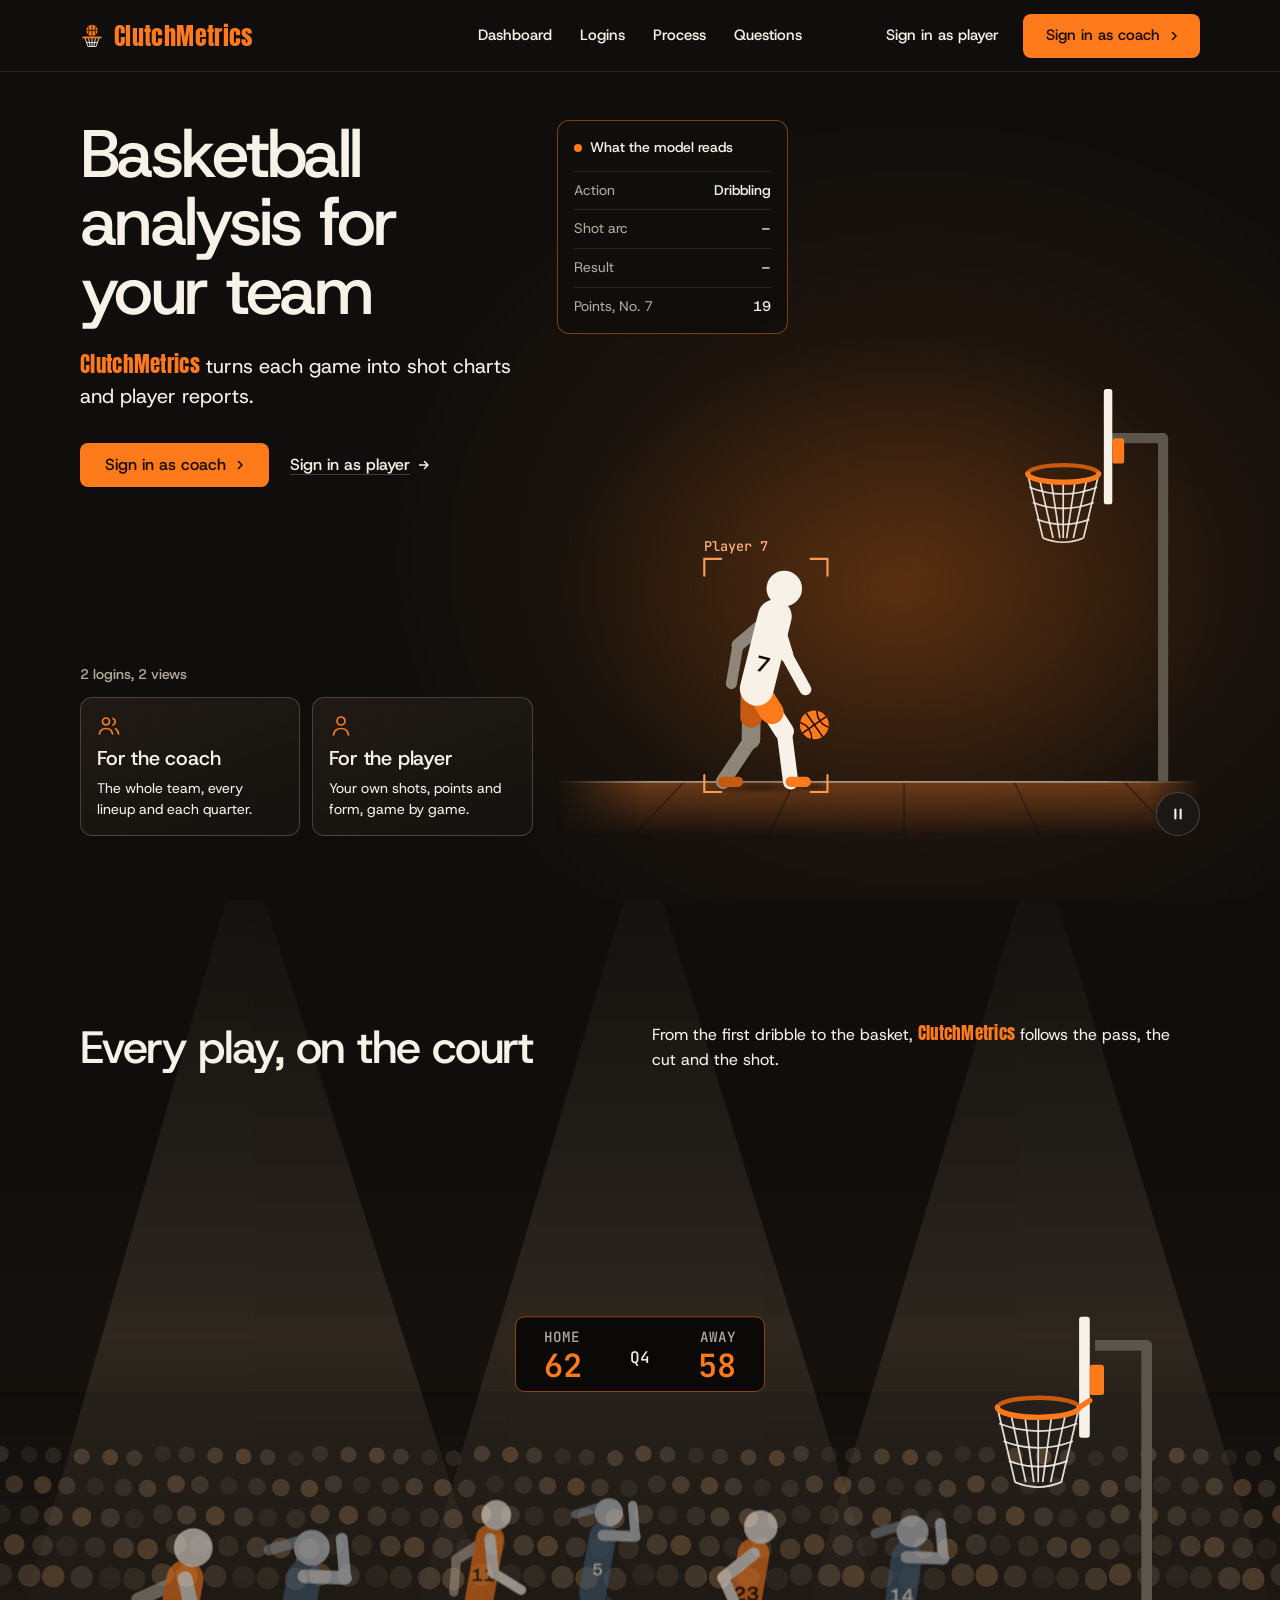
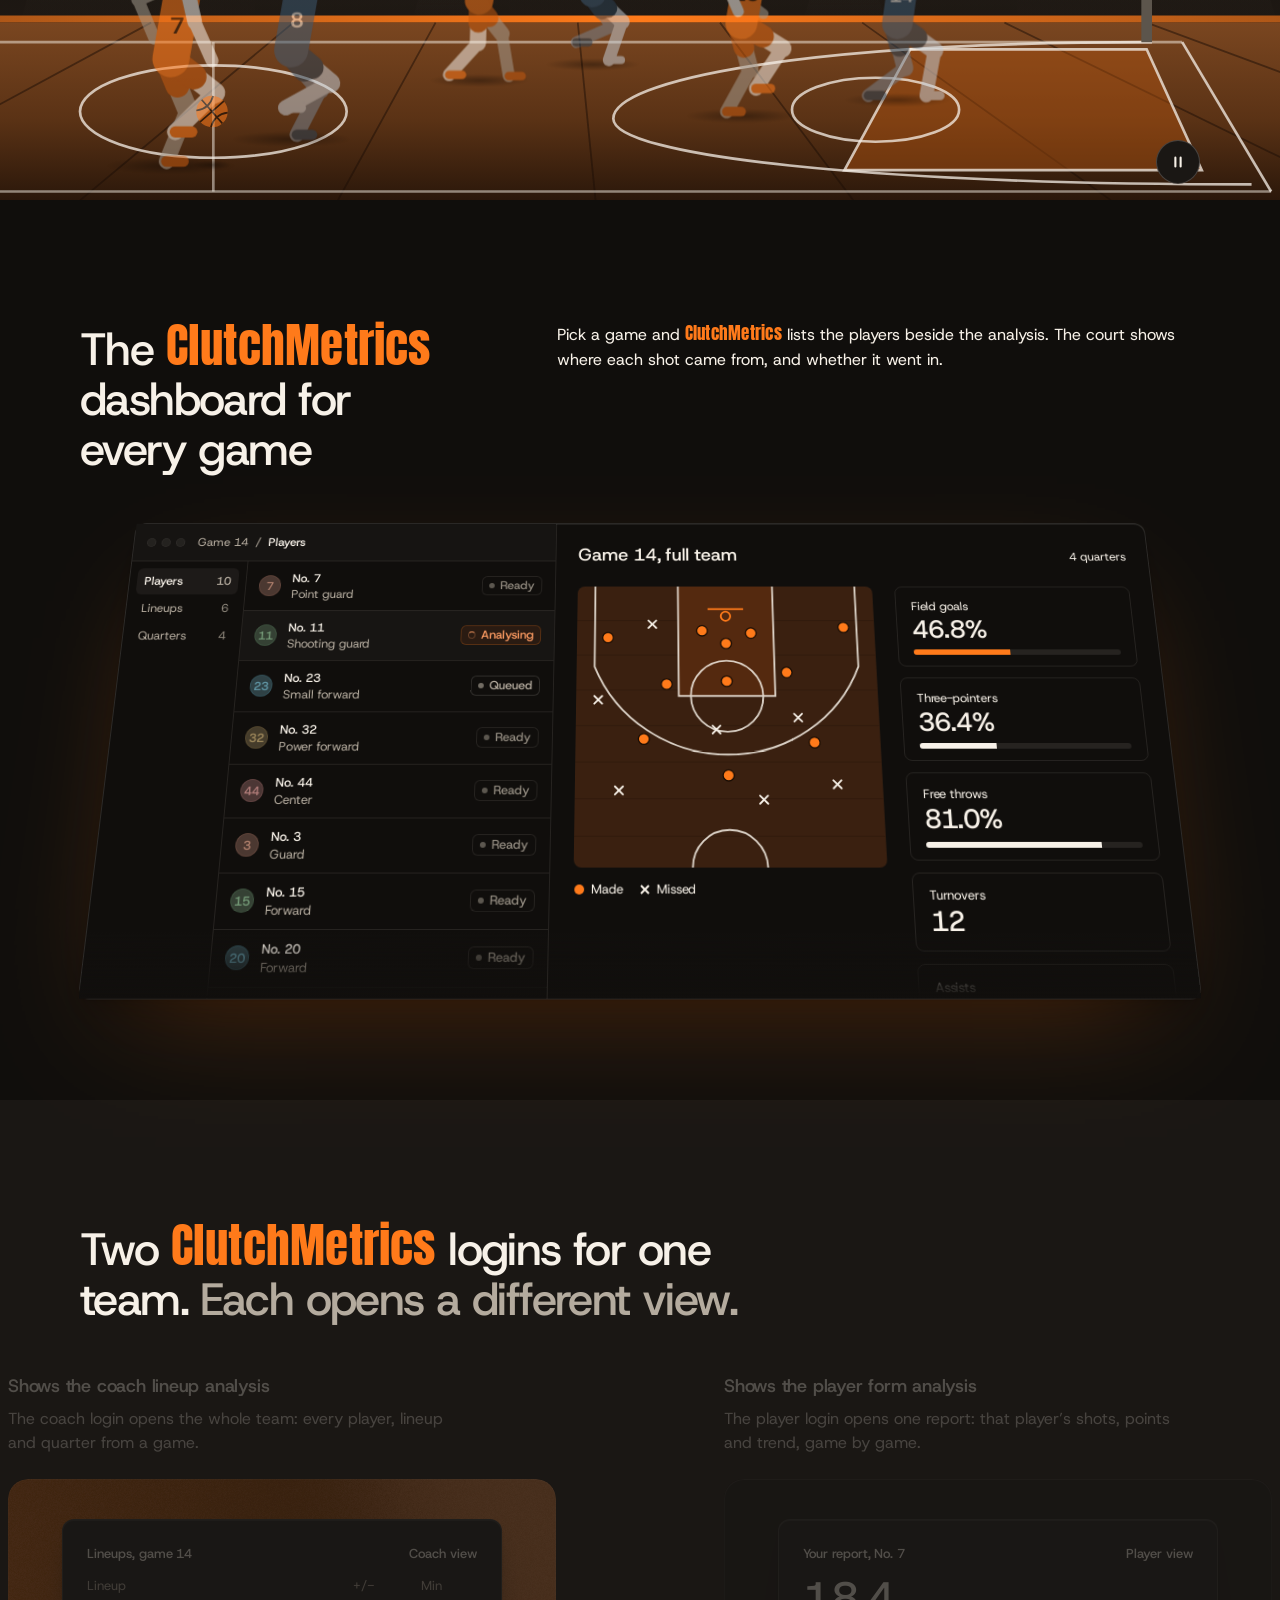
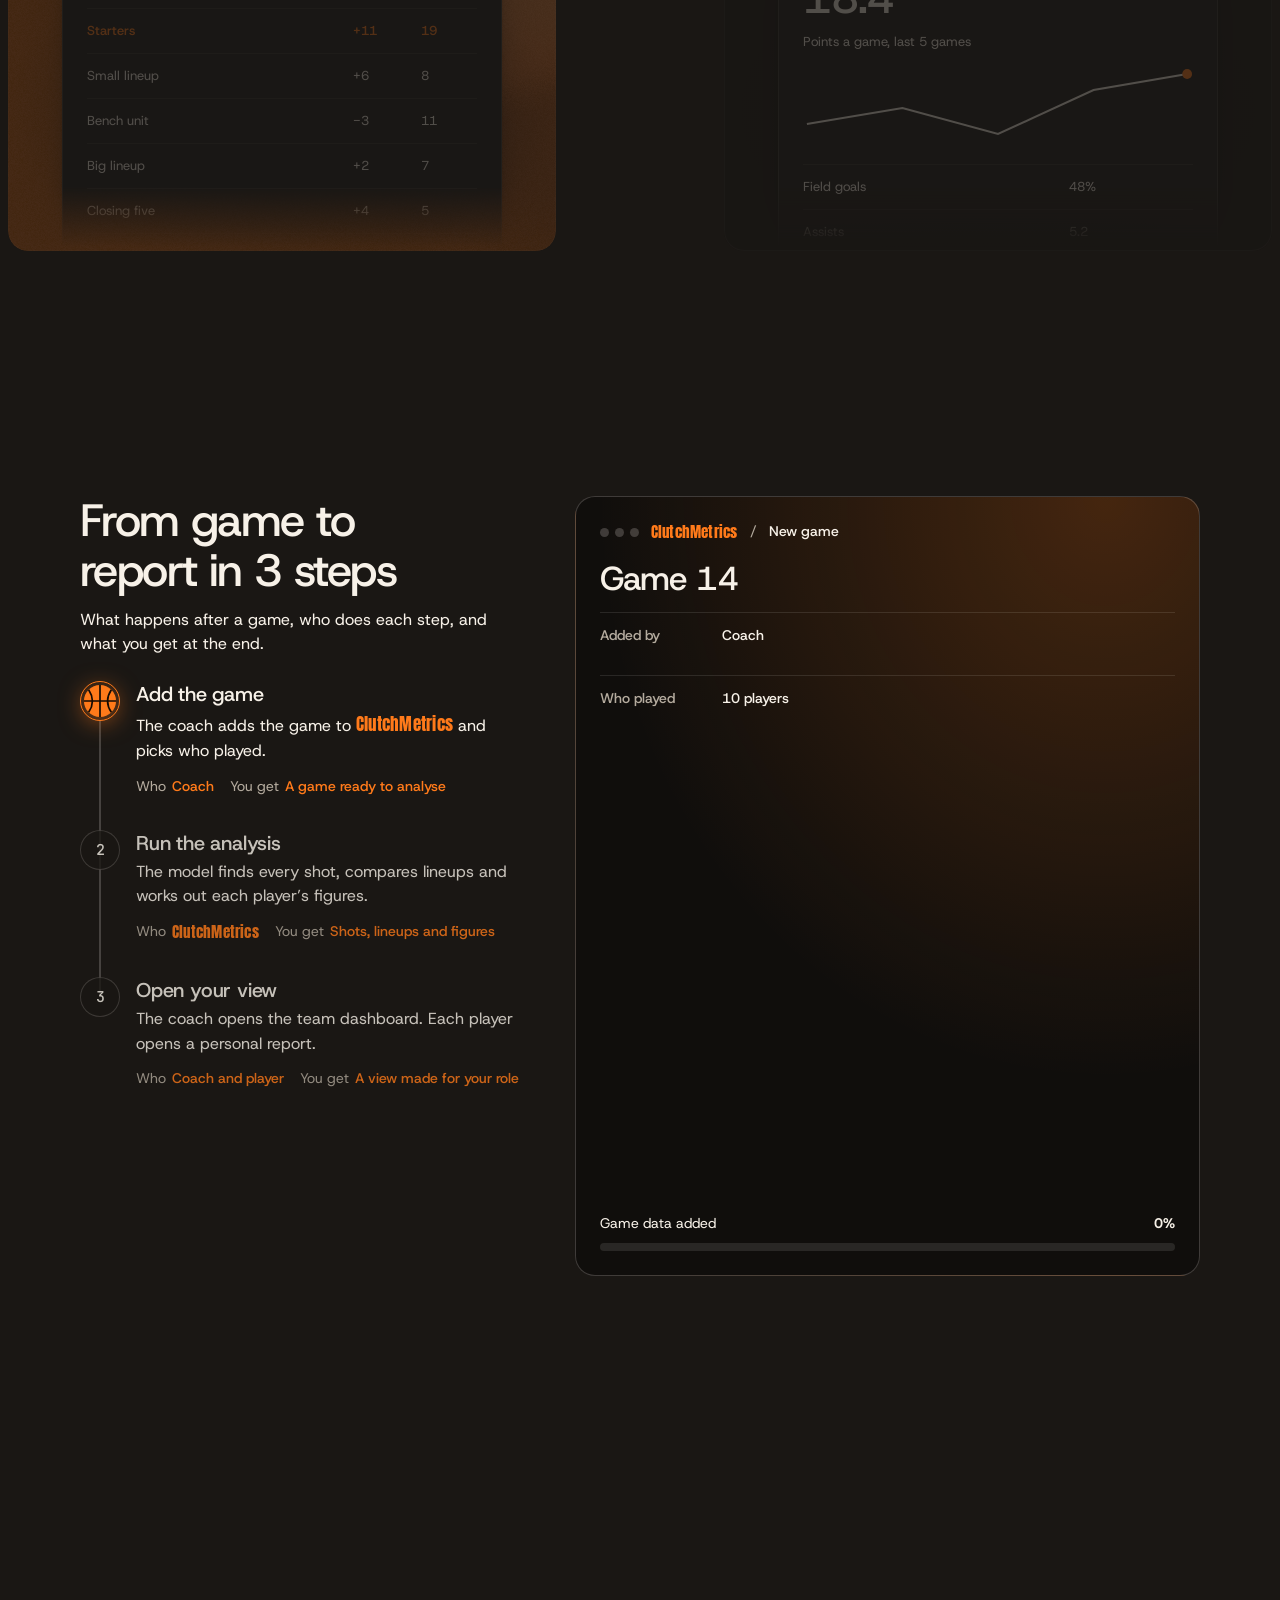
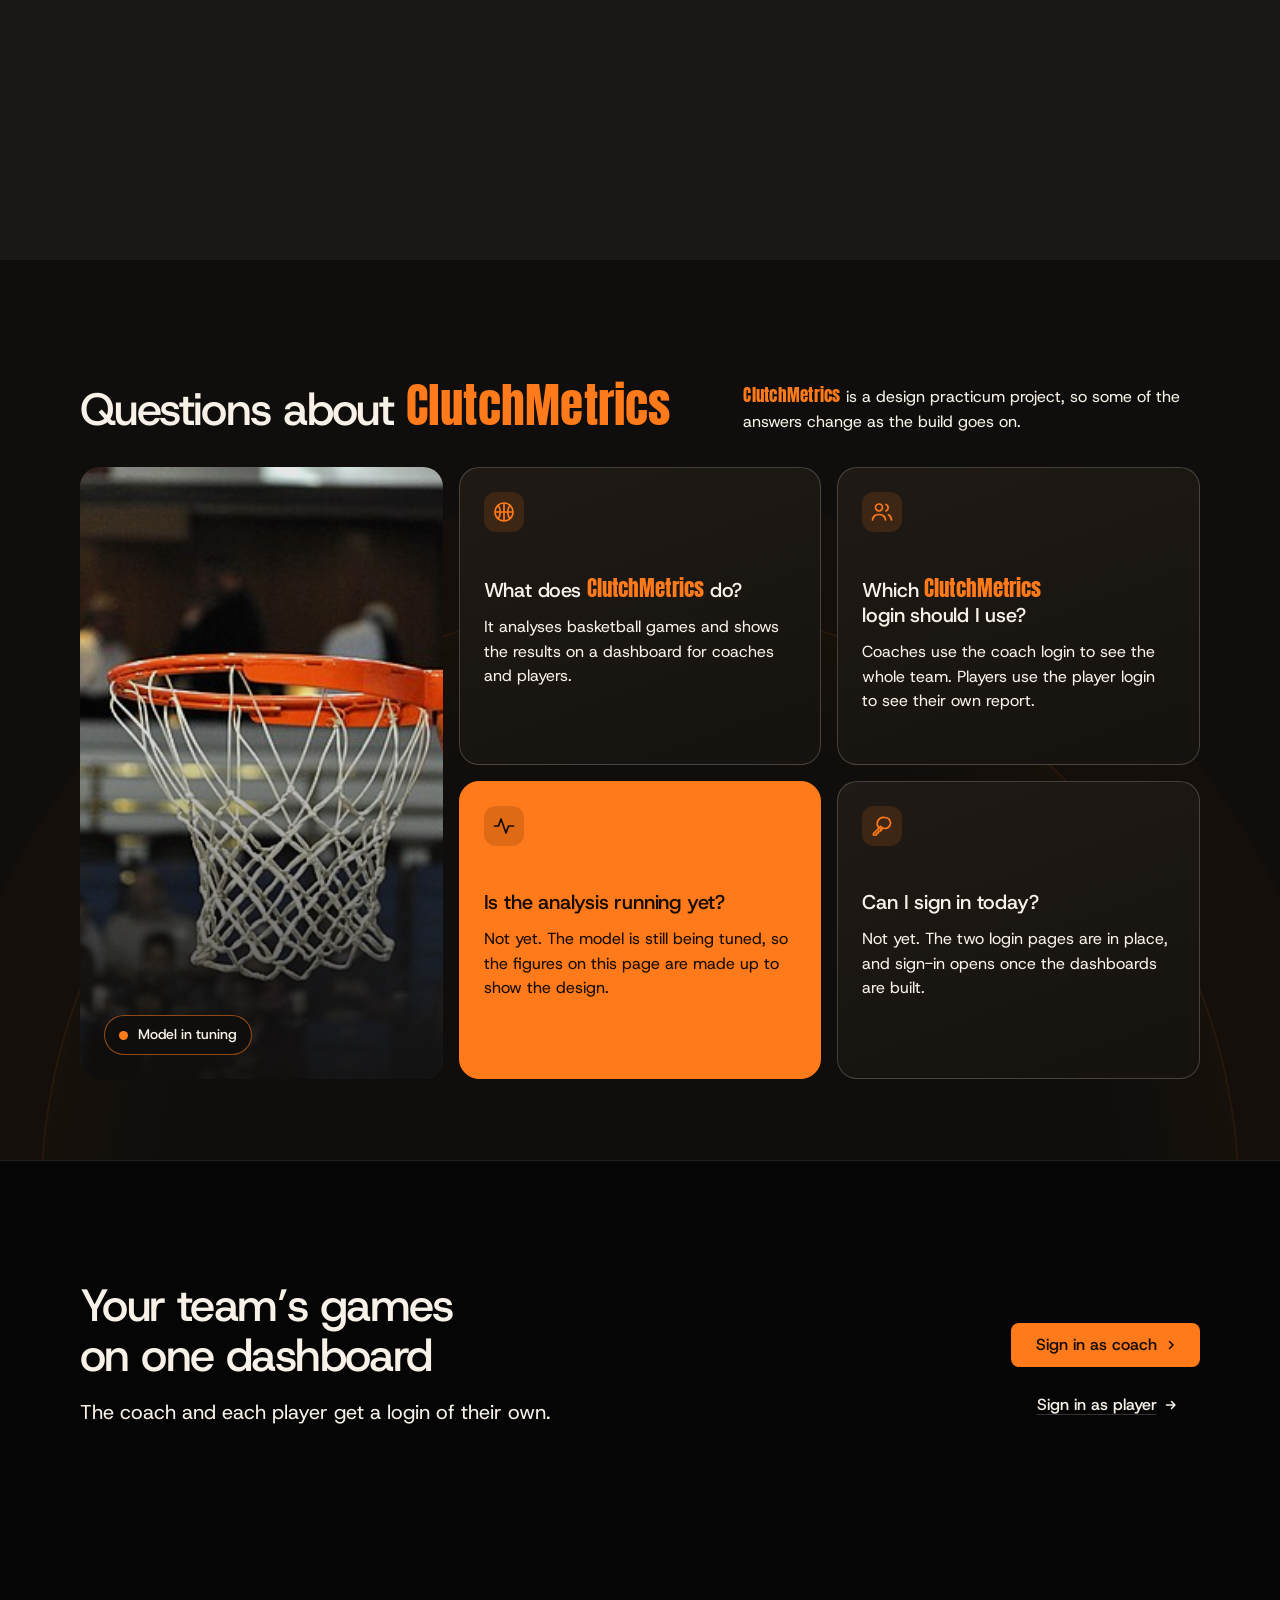
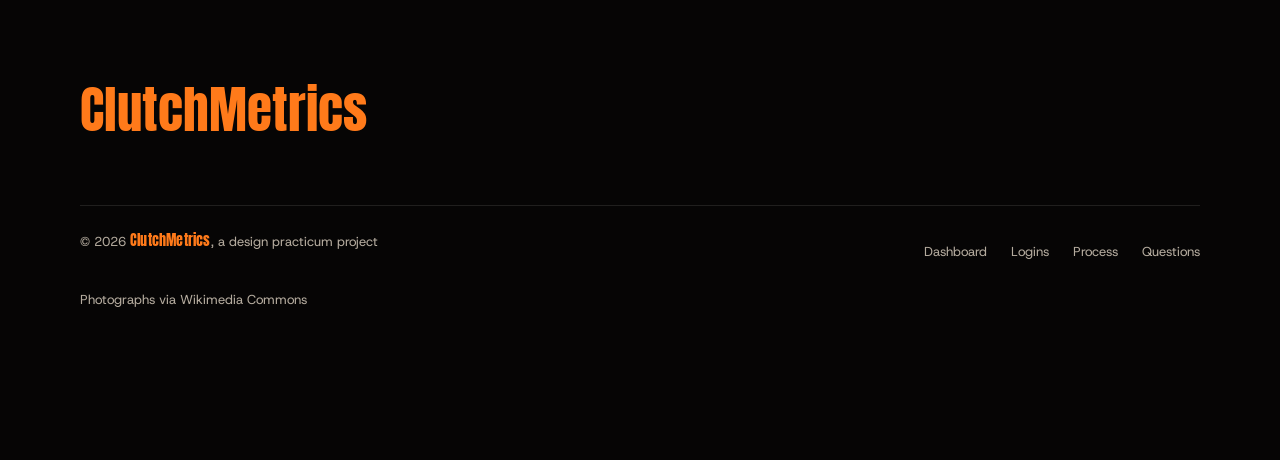
==== index.html @ be37d235 "Add ClutchMetrics website" ====
<!doctype html>
<html lang="en" style="color-scheme: dark" data-type="software" data-radius="soft" data-buttons="arrow" data-motion>
<head>
<meta charset="utf-8">
<meta name="viewport" content="width=device-width, initial-scale=1, viewport-fit=cover">
<title>ClutchMetrics: basketball analysis for coaches and players</title>
<meta name="description" content="ClutchMetrics turns each game into shot charts and player reports, with one login for the coach and another for the player.">
<meta property="og:type" content="website">
<meta property="og:title" content="ClutchMetrics: basketball analysis for coaches and players">
<meta property="og:description" content="Shot charts and player reports from every game, with separate coach and player logins.">
<meta property="og:image" content="share.jpg">
<meta name="twitter:card" content="summary_large_image">
<link rel="icon" href="favicon.svg" type="image/svg+xml">
<meta name="theme-color" content="#100e0c">
<!-- <link rel="canonical" href="https://the-final-domain/"> -->
<meta name="site-kind" content="software">
<meta name="page-type" content="software">
<link rel="preconnect" href="https://fonts.googleapis.com">
<link rel="preconnect" href="https://fonts.gstatic.com" crossorigin>
<link href="https://fonts.googleapis.com/css2?family=Host+Grotesk:wght@400..700&family=JetBrains+Mono:wght@400..500&display=swap" rel="stylesheet">
<link href="https://fonts.googleapis.com/css2?family=Anton&display=swap" rel="stylesheet">
<link rel="stylesheet" href="assets/system.css">
<link rel="stylesheet" href="assets/ui/cards.css">
<link rel="stylesheet" href="assets/motion/motion.css">
<link rel="stylesheet" href="assets/backgrounds/backgrounds.css">
<link rel="stylesheet" href="assets/layout/layout.css">
<link rel="stylesheet" href="assets/icons/icon.css">
<style>
:root {
  --p-bg: #100e0c; --p-surface: #1a1714; --p-ink: #f7f1e8; --p-muted: #b4ab9e;
  --p-accent: #ff7a1a; --p-accent-ink: #160b03; --p-action: #ff7a1a; --p-action-ink: #160b03;
  --p-inv-bg: #0a0908; --p-inv-surface: #1a1714; --p-inv-ink: #f7f1e8; --p-inv-muted: #b4ab9e;
  --p-inv-accent: #ff7a1a; --p-inv-accent-ink: #160b03; --p-inv-action: #ff7a1a; --p-inv-action-ink: #160b03;
  --font-display: "Host Grotesk", system-ui, sans-serif;
  --font-text: "Host Grotesk", system-ui, sans-serif;
  --font-mono: "JetBrains Mono", ui-monospace, "SFMono-Regular", Menlo, Consolas, monospace;
  --display-weight: 500;
  --display-tracking: -0.035em;
  --display-tracking-xl: -0.04em;
}
</style>
<link rel="stylesheet" href="assets/ui/base.css">
<link rel="stylesheet" href="assets/ui/window/fragment.css">
<script>document.documentElement.classList.add('m-enter');setTimeout(()=>document.documentElement.classList.add('m-enter-done'),700)</script>
<script src="assets/backgrounds/backgrounds.js"></script>
<style>
  /* the hero's animated scene */
  .scene { position: relative; }
  .scene__svg { position: absolute; inset: 0; width: 100%; height: 100%; overflow: visible; }
  .scene__num { font: 700 26px var(--font-display); fill: #160b03; stroke: none; }
  .scene__score { font: 600 34px var(--font-display); fill: #ff7a1a; }
  .scene__pause { position: absolute; right: 0; bottom: 0; width: 44px; height: 44px; display: grid; place-items: center; border: 1px solid var(--line-strong); border-radius: 50%; background: var(--surface); color: var(--ink); cursor: pointer; touch-action: manipulation; }
  .scene__pause:hover { border-color: var(--accent); color: var(--accent); }
  .scene__pause[aria-pressed="true"] svg path { d: path("M5 3 13 8 5 13Z"); fill: currentColor; stroke-width: 1; }
  .hero { background: radial-gradient(60% 70% at 72% 62%, rgb(255 122 26 / .12), transparent 70%); }

  /* the court, in dark hardwood */
  .court { display: block; width: 100%; height: 100%; }
  .court__floor { fill: #3a2010; }
  .court__paint { fill: #54290f; }
  .court__plank { stroke: #2c180b; stroke-width: 1; }
  .court__line { fill: none; stroke: #f7f1e8; stroke-opacity: .85; stroke-width: 3; }
  .court__rim { fill: none; stroke: #ff7a1a; stroke-width: 3; }
  .shot--in { fill: #ff7a1a; stroke: #160b03; stroke-width: 2; }
  .shot--out { fill: none; stroke: #f7f1e8; stroke-width: 3; stroke-linecap: round; }

  /* the chart plots itself once, on first view */
  [data-shot] { transform-box: fill-box; transform-origin: center; }
  .is-waiting [data-shot] { opacity: 0; transform: scale(0); }
  .is-plotted [data-shot] { animation: shot-in .42s cubic-bezier(.22, 1.4, .36, 1) backwards; animation-delay: calc(var(--i) * 55ms); }
  @keyframes shot-in { from { opacity: 0; transform: scale(0); } to { opacity: 1; transform: scale(1); } }
  .meter i { transform-origin: left; }
  .is-waiting .meter i { transform: scaleX(0); }
  .is-plotted .meter i { animation: meter-in 1.1s cubic-bezier(.22, 1, .36, 1) backwards; }
  @keyframes meter-in { from { transform: scaleX(0); } to { transform: scaleX(1); } }

  /* a soft orange light on what the pointer is over */
  .app.ui { box-shadow: 0 40px 120px -50px rgb(255 122 26 / .35), var(--u-shadow); }
  #logins .panel { transition: box-shadow .3s ease; }
  #logins .card:hover .panel { box-shadow: 0 0 0 1px rgb(255 122 26 / .6), 0 24px 70px -24px rgb(255 122 26 / .55); }
  .btn--primary:hover { box-shadow: 0 8px 32px -6px rgb(255 122 26 / .7); }
  .app .ui-win__sub { color: var(--u-muted); }
  .closing .close__word { color: var(--accent); }

  /* app frame (sections-library.md, app-frame) */
  #dashboard .wrap { display: flex; flex-direction: column; }
  .app.ui { display: grid; grid-template-columns: minmax(0, 5fr) minmax(0, 7fr); margin-top: var(--s-7); background: var(--u-bg); border: 1px solid var(--u-border); border-radius: var(--u-r); }
  .app > .app__pane { position: relative; min-width: 0; min-height: 0; overflow: hidden; }
  .app > .app__pane + .app__pane { border-left: 1px solid var(--u-line); }
  .app > .app__pane > .ui-panel { width: 100%; border: 0; border-radius: 0; box-shadow: none; }
  .app > .app__pane::after { content: ""; position: absolute; inset: auto 0 0 0; height: 64px; background: linear-gradient(transparent, var(--u-bg)); pointer-events: none; }
  .game { display: grid; grid-template-columns: minmax(0, 1.25fr) minmax(0, 1fr); gap: var(--s-5); padding: var(--s-5); font-size: 13px; }
  .game__head { grid-column: 1 / -1; display: flex; justify-content: space-between; align-items: baseline; gap: var(--s-4); }
  .game__head b { font: 500 20px/1.2 var(--font-display); }
  .game__court { border-radius: var(--r-sm); overflow: hidden; aspect-ratio: 500 / 470; }
  .game__stats { display: grid; align-content: start; gap: var(--s-3); }
  .game__tile { padding: var(--s-3) var(--s-4); border: 1px solid var(--u-line); border-radius: var(--r-sm); font-variant-numeric: tabular-nums; }
  .game__tile b { display: block; font: 500 28px/1.15 var(--font-display); letter-spacing: -.02em; }
  .game__left { display: grid; gap: var(--s-3); align-content: start; }
  .game__legend { display: flex; gap: var(--s-4); }
  .game__legend span { display: inline-flex; align-items: center; gap: 6px; }
  .game__legend svg { width: 12px; height: 12px; }
  .meter { height: 6px; margin-top: 6px; background: var(--u-line); border-radius: 3px; overflow: hidden; }
  .meter i { display: block; height: 100%; background: var(--u-ink); }
  .meter i.is-mark { background: var(--accent); }

  /* the coach and player views */
  #logins .panel { --p-h: 372px; }
  .view { font-size: 13px; padding: var(--s-5); display: grid; gap: var(--s-3); }
  .view__title { display: flex; justify-content: space-between; gap: var(--s-4); font-weight: 500; }
  .view__row { display: grid; grid-template-columns: minmax(0, 1fr) 56px 56px; gap: var(--s-3); padding-top: var(--s-3); border-top: 1px solid var(--u-line); font-variant-numeric: tabular-nums; }
  .view__row--head { color: var(--u-muted, #5d6470); border-top: 0; padding-top: 0; }
  .view__row.is-mark { color: var(--accent); font-weight: 500; }
  .view__big { font: 500 44px/1 var(--font-display); letter-spacing: -.03em; font-variant-numeric: tabular-nums; }
  .view__line { width: 100%; height: 88px; display: block; }
  .view__line path { fill: none; stroke: var(--u-ink); stroke-width: 2; }
  .view__line circle { fill: var(--accent); }

  .foot-nav { display: flex; flex-wrap: wrap; gap: var(--s-2) var(--s-5); }
  .foot-nav a { display: inline-flex; align-items: center; min-height: 44px; }
  .closing .close__word { font-size: calc(min(100vw - 2 * var(--gut), 1280px) * .27); line-height: 1; overflow: visible; }

  @media (max-width: 1023px) {
    .app.ui { grid-template-columns: minmax(0, 1fr); grid-template-rows: auto minmax(0, 1fr); }
    .app > .app__pane--list { max-height: 252px; }
    .app > .app__pane--list::after { display: none; }
    .app .ui-win__side { display: none; }
    .app .ui-win__body { grid-template-columns: minmax(0, 1fr); }
    .app > .app__pane + .app__pane { border-left: 0; border-top: 1px solid var(--u-line); }
  }
  @media (max-width: 639px) {
    .app.ui { grid-template-rows: minmax(0, 1fr); }
    .app > .app__pane--list { display: none; }
    .app > .app__pane + .app__pane { border-top: 0; }
    .game { grid-template-columns: minmax(0, 1fr); }
    #logins .panel { --p-h: 240px; }
  }
  @media (prefers-reduced-motion: reduce) { html { scroll-behavior: auto; } #logins .panel { transition: none; } }
  @media (max-width: 1023px) { .scene { min-height: 280px; } }
</style>
<link rel="stylesheet" href="scroll-fx.css">
<link rel="stylesheet" href="court-scene.css">
<link rel="stylesheet" href="cursor.css">
</head>
<body>
<!-- type: software
     deal: hero triptych, nav nav-centre, close close-word, footer footer-dark, rhythm surface-pairs, buttons arrow, mark arc, ground sky, effect grain-gradient on the two view panels
     moments: pinned-chapters in #process, because three steps read best beside one frame
     voice: plain courtside language, short sentences, the coach and player named in every section -->

<header class="nav nav--centre">
  <div class="wrap nav__bar">
    <a class="skip-link" href="#top">Skip to content</a>
    <a class="nav__logo" href="#top" translate="no"><svg class="logo" viewBox="0 0 32 32" aria-hidden="true"><circle cx="16" cy="8.500" r="7.500" fill="#ff7a1a"/><path d="M8.500 8.500h15M16 1v15M10.800 3.200q3 5.300 0 10.600M21.200 3.200q-3 5.300 0 10.600" fill="none" stroke="#160b03" stroke-width="1.100"/><path d="M4.500 18h23" fill="none" stroke="#ff7a1a" stroke-width="2.800" stroke-linecap="round"/><path d="M7 19.500 10.500 30h11L25 19.500M11.500 19.500 13.500 30M20.500 19.500 18.500 30M16 19.500V30M8.800 24.800h14.400" fill="none" stroke="#f7f1e8" stroke-width="1.200" stroke-linejoin="round"/></svg><span class="brand" translate="no">ClutchMetrics</span></a>
    <nav class="nav__links" aria-label="Main">
      <div class="nav__item"><a class="nav__link" href="#dashboard">Dashboard</a></div>
      <div class="nav__item"><a class="nav__link" href="#logins">Logins</a></div>
      <div class="nav__item"><a class="nav__link" href="#process">Process</a></div>
      <div class="nav__item"><a class="nav__link" href="#questions">Questions</a></div>
    </nav>
    <div class="nav__actions">
      <a class="nav__link" href="login-player.html">Sign in as player</a>
      <a class="btn btn--primary" href="login-coach.html">Sign in as coach<svg class="m-arrow" viewBox="0 0 12 12" aria-hidden="true"><path class="m-arrow__stem" d="M1 6h8"/><path class="m-arrow__head" d="M4.5 2.5 8 6l-3.5 3.5"/></svg></a>
    </div>
    <button class="nav__toggle" type="button" aria-expanded="false" aria-label="Menu">
      <svg width="18" height="18" viewBox="0 0 18 18" aria-hidden="true"><path d="M2 5h14M2 13h14" stroke="currentColor" stroke-width="1.6" stroke-linecap="round"/></svg>
    </button>
  </div>
</header>

<main id="top">
  <section class="hero" data-enter aria-labelledby="hero-h">
    <div class="wrap">
      <div class="hero-text grid hero-split">
        <div class="hero-copy span-5">
          <h1 id="hero-h">Basketball analysis for your team</h1>
          <p class="t-lead"><span class="brand" translate="no">ClutchMetrics</span> turns each game into shot charts and player reports.</p>
          <div class="btn-row">
            <a class="btn btn--primary" href="login-coach.html">Sign in as coach<svg class="m-arrow" viewBox="0 0 12 12" aria-hidden="true"><path class="m-arrow__stem" d="M1 6h8"/><path class="m-arrow__head" d="M4.5 2.5 8 6l-3.5 3.5"/></svg></a>
            <a class="btn btn--secondary" href="login-player.html">Sign in as player</a>
          </div>
          <div class="hero-roles">
            <p class="hero-roles__label">2 logins, 2 views</p>
            <div class="role"><svg class="role__icon" viewBox="0 0 24 24" aria-hidden="true"><path d="M9 11a3.500 3.500 0 1 0 0-7 3.500 3.500 0 0 0 0 7ZM2.500 20c.5-3.600 3-5.500 6.500-5.500s6 1.900 6.500 5.500M16 4.500a3.500 3.500 0 0 1 0 6.500M18.500 14.800c1.700.8 2.700 2.500 3 5.200"/></svg><h2 class="role__title">For the coach</h2><p>The whole team, every lineup and each quarter.</p></div>
            <div class="role"><svg class="role__icon" viewBox="0 0 24 24" aria-hidden="true"><path d="M12 11a4 4 0 1 0 0-8 4 4 0 0 0 0 8ZM4.500 21c.6-4.300 3.500-6.500 7.500-6.500s6.900 2.200 7.500 6.500"/></svg><h2 class="role__title">For the player</h2><p>Your own shots, points and form, game by game.</p></div>
          </div>
        </div>
        <div class="hero-visual span-7 start-6 scene">
          <svg class="scene__svg" data-scene viewBox="0 0 760 620" preserveAspectRatio="xMidYMax meet" role="img" aria-label="A basketball player dribbles, jumps and shoots, and the ball drops through the net for 2 points">
            <defs>
              <radialGradient id="scene-pool"><stop offset="0" stop-color="#ff7a1a" stop-opacity=".30"/><stop offset="1" stop-color="#ff7a1a" stop-opacity="0"/></radialGradient>
              <linearGradient id="scene-floor" x1="0" x2="0" y1="0" y2="1"><stop offset="0" stop-color="#6b3a18"/><stop offset="1" stop-color="#6b3a18" stop-opacity="0"/></linearGradient>
              <linearGradient id="scene-edge"><stop offset="0" stop-color="#f7f1e8" stop-opacity="0"/><stop offset=".15" stop-color="#f7f1e8" stop-opacity=".55"/><stop offset=".85" stop-color="#f7f1e8" stop-opacity=".55"/><stop offset="1" stop-color="#f7f1e8" stop-opacity="0"/></linearGradient>
              <linearGradient id="scene-fade-x"><stop offset="0" stop-color="#fff" stop-opacity="0"/><stop offset=".14" stop-color="#fff"/><stop offset=".92" stop-color="#fff"/><stop offset="1" stop-color="#fff" stop-opacity="0"/></linearGradient>
              <mask id="scene-fade" maskUnits="userSpaceOnUse" x="0" y="540" width="760" height="80"><rect y="540" width="760" height="80" fill="url(#scene-fade-x)"/></mask>
              <radialGradient id="scene-shadow"><stop offset="0" stop-color="#000" stop-opacity=".8"/><stop offset="1" stop-color="#000" stop-opacity="0"/></radialGradient>
            </defs>
            <ellipse data-p="pool" cx="400" cy="330" rx="400" ry="300" fill="url(#scene-pool)"/>
            <g mask="url(#scene-fade)"><rect y="556" width="760" height="64" fill="url(#scene-floor)"/>
            <path d="M90 620 150 556M250 620 280 556M410 620 410 556M570 620 540 556M730 620 670 556" stroke="#100e0c" stroke-opacity=".45" stroke-width="2"/></g>
            <rect y="555" width="760" height="2" fill="url(#scene-edge)"/>

            <path d="M716 556V150H654" fill="none" stroke="#5c554c" stroke-width="12" stroke-linejoin="round"/>
            <rect x="646" y="92" width="10" height="136" rx="3" fill="#f7f1e8"/>
            <rect x="656" y="150" width="14" height="30" rx="3" fill="#ff7a1a"/>
            <ellipse cx="598" cy="192" rx="42" ry="10" fill="none" stroke="#c65a10" stroke-width="5"/>

            <ellipse data-p="playerShadow" rx="74" ry="9" fill="url(#scene-shadow)"/>
            <ellipse data-p="ballShadow" rx="24" ry="6" fill="url(#scene-shadow)"/>
            <path data-p="trail" fill="none" stroke="#ff7a1a" stroke-width="3" stroke-linecap="round" stroke-linejoin="round" opacity="0"/>

            <g fill="none" stroke-linecap="round">
              <g stroke="#8f867a">
                <line data-p="farArmU" stroke-width="15"/><line data-p="farArmL" stroke-width="13"/>
                <line data-p="farThigh" stroke-width="22"/><line data-p="farShin" stroke-width="17"/>
              </g>
              <line data-p="farShoe" stroke="#c65a10" stroke-width="12"/>
              <line data-p="shortsF" stroke="#c65a10" stroke-width="26"/>
              <g stroke="#f7f1e8">
                <line data-p="nearThigh" stroke-width="23"/><line data-p="nearShin" stroke-width="18"/>
              </g>
              <line data-p="nearShoe" stroke="#ff7a1a" stroke-width="12"/>
              <line data-p="shortsN" stroke="#ff7a1a" stroke-width="28"/>
              <line data-p="torso" stroke="#f7f1e8" stroke-width="40"/>
              <g data-p="number"><text class="scene__num" text-anchor="middle" y="9">7</text></g>
            </g>
            <circle data-p="head" r="21" fill="#f7f1e8"/>

            <g data-p="ball">
              <circle r="17" fill="#ff7a1a"/>
              <path d="M-17 0H17M0-17V17M-12-12Q-4 0-12 12M12-12Q4 0 12 12" fill="none" stroke="#160b03" stroke-width="1.8"/>
            </g>
            <g fill="none" stroke-linecap="round">
              <g stroke="#f7f1e8">
                <line data-p="nearArmU" stroke-width="16"/><line data-p="nearArmL" stroke-width="14"/>
              </g>
            </g>

            <g data-p="net" fill="none" stroke="#f7f1e8" stroke-opacity=".9" stroke-width="2">
              <path d="M556 192 574 268M570 198 586 268M584 201 594 268M598 202 598 268M612 201 602 268M626 198 610 268M640 192 622 268"/>
              <path d="M558 208Q598 224 638 208M562 226Q598 240 634 226M567 246Q598 258 629 246M574 268Q598 278 622 268"/>
            </g>
            <ellipse data-p="flash" rx="42" ry="10" fill="none" stroke="#ffb27a" stroke-width="3" opacity="0"/>
            <path data-p="rimFront" d="M556 192A42 10 0 0 0 640 192" fill="none" stroke="#ff7a1a" stroke-width="6" stroke-linecap="round"/>
            <g data-p="sparks"></g>
            <g data-p="trackPlayer" fill="none" stroke="#ff9a52" stroke-width="2.5" stroke-linecap="round">
              <path data-p="trackCorners"/>
              <text data-p="trackLabel" class="scene__tag" stroke="none">Player 7</text>
            </g>
            <g data-p="trackBall" opacity="0"><circle r="27" fill="none" stroke="#ff9a52" stroke-width="2" stroke-dasharray="5 6"/><text class="scene__tag" text-anchor="middle" y="-37">Ball</text></g>
            <g data-p="arcTag" opacity="0" transform="translate(446 -16)"><text class="scene__stat" text-anchor="middle">Shot arc 47°</text></g>
            <g data-p="score" opacity="0"><text class="scene__score" text-anchor="end">+2</text></g>
          </svg>
          <div class="read" data-read aria-hidden="true">
            <p class="read__title"><span class="read__dot"></span>What the model reads</p>
            <div class="read__row"><span>Action</span><b data-read-action>Dribbling</b></div>
            <div class="read__row"><span>Shot arc</span><b data-read-arc>–</b></div>
            <div class="read__row"><span>Result</span><b data-read-result>–</b></div>
            <div class="read__row"><span>Points, No. 7</span><b data-read-points>19</b></div>
          </div>
          <button class="scene__pause" type="button" data-scene-pause aria-pressed="false" aria-label="Pause the animation">
            <svg viewBox="0 0 16 16" width="14" height="14" aria-hidden="true"><path d="M5 3v10M11 3v10" stroke="currentColor" stroke-width="2.4" stroke-linecap="round"/></svg>
          </button>
        </div>
      </div>
    </div>
  </section>

  <section class="court-sec" id="court" aria-labelledby="court-h">
    <div class="wrap court-sec__wrap"><div class="court-sec__head">
      <h2 id="court-h">Every play, on the court</h2>
      <p>From the first dribble to the basket, <span class="brand" translate="no">ClutchMetrics</span> follows the pass, the cut and the shot.</p>
    </div></div>
    <div class="court-stage">
      <svg class="court-stage__svg" data-court-scene viewBox="0 0 1440 640" preserveAspectRatio="xMidYMax meet" role="img" aria-label="Six players on a court run one play: a guard dribbles and passes to the wing, the wing lobs to a cutting team-mate, he dunks for 2 points and the crowd reacts">
        <defs>
          <linearGradient id="court-wood" x1="0" x2="0" y1="0" y2="1"><stop offset="0" stop-color="#7a4620"/><stop offset=".55" stop-color="#5a3215"/><stop offset="1" stop-color="#2a170a"/></linearGradient>
          <linearGradient id="court-beam" x1="0" x2="0" y1="0" y2="1"><stop offset="0" stop-color="#ffd9b0" stop-opacity=".02"/><stop offset=".62" stop-color="#ffd9b0" stop-opacity=".2"/><stop offset="1" stop-color="#ffd9b0" stop-opacity="0"/></linearGradient>
          <radialGradient id="court-shadow"><stop offset="0" stop-color="#000" stop-opacity=".85"/><stop offset="1" stop-color="#000" stop-opacity="0"/></radialGradient>
          <linearGradient id="court-led"><stop offset="0" stop-color="#ff7a1a" stop-opacity=".2"/><stop offset=".5" stop-color="#ff7a1a"/><stop offset="1" stop-color="#ff7a1a" stop-opacity=".2"/></linearGradient>
          <linearGradient id="court-stands" x1="0" x2="0" y1="0" y2="1"><stop offset="0" stop-color="#100e0c"/><stop offset="1" stop-color="#1e1813"/></linearGradient>
        </defs>

        <rect x="-900" y="180" width="3240" height="260" fill="url(#court-stands)"/>
        <g data-c="crowd"></g>
        <g data-c="beams" fill="url(#court-beam)">
          <path d="M268 -420 282 -420 560 450 20 450Z"/>
          <path d="M716 -420 730 -420 1000 450 460 450Z"/>
          <path d="M1160 -420 1174 -420 1440 450 900 450Z"/>
        </g>

        <g class="scoreboard">
          <rect x="580" y="96" width="280" height="84" rx="10" fill="#0a0908" stroke="#ff7a1a" stroke-opacity=".55"/>
          <text x="612" y="124" class="scoreboard__label">HOME</text><text x="828" y="124" class="scoreboard__label" text-anchor="end">AWAY</text>
          <text x="612" y="164" class="scoreboard__num" data-c="home">62</text><text x="828" y="164" class="scoreboard__num" text-anchor="end">58</text>
          <text x="720" y="148" class="scoreboard__clock" text-anchor="middle">Q4</text>
        </g>

        <rect x="-900" y="432" width="3240" height="8" fill="url(#court-led)"/>
        <rect x="-900" y="440" width="3240" height="200" fill="url(#court-wood)"/>
        <path d="M-200 640 170 440M90 640 330 440M380 640 490 440M670 640 650 440M960 640 810 440M1250 640 970 440M1540 640 1130 440M1830 640 1290 440" stroke="#1d0f06" stroke-opacity=".5" stroke-width="2"/>
        <g fill="none" stroke="#f7f1e8" stroke-opacity=".75" stroke-width="3">
          <path d="M-900 462H1330M-900 630H1430" stroke-opacity=".5"/>
          <path d="M1330 462 1430 630"/>
          <path d="M1024 470H1290L1352 606H950Z" fill="#b5540f" fill-opacity=".42"/>
          <ellipse cx="985" cy="538" rx="94" ry="36"/>
          <path d="M1296 462C900 462 690 505 690 548C690 590 980 622 1408 622"/>
          <ellipse cx="240" cy="540" rx="150" ry="52"/>
          <path d="M240 462V630" stroke-opacity=".5"/>
        </g>

        <g data-c="board">
          <path d="M1290 462V128H1232" fill="none" stroke="#5c554c" stroke-width="12" stroke-linejoin="round"/>
          <rect x="1214" y="96" width="12" height="136" rx="3" fill="#f7f1e8"/>
          <rect x="1226" y="150" width="16" height="34" rx="3" fill="#ff7a1a"/>
        </g>
        <ellipse cx="1168" cy="198" rx="46" ry="11" fill="none" stroke="#c65a10" stroke-width="5"/>

        <g data-c="players"></g>
        <g data-c="ballLayer">
          <ellipse data-c="ballShadow" ry="5" fill="url(#court-shadow)"/>
          <g data-c="ball"><circle r="17" fill="#ff7a1a"/><path d="M-17 0H17M0-17V17M-12-12Q-4 0-12 12M12-12Q4 0 12 12" fill="none" stroke="#160b03" stroke-width="1.8"/></g>
        </g>

        <g data-c="net" fill="none" stroke="#f7f1e8" stroke-opacity=".9" stroke-width="2">
          <path d="M1122 198 1142 282M1137 204 1154 282M1153 208 1163 282M1168 209 1168 282M1183 208 1173 282M1199 204 1182 282M1214 198 1194 282"/>
          <path d="M1124 216Q1168 233 1212 216M1129 236Q1168 251 1207 236M1135 258Q1168 271 1201 258M1142 282Q1168 293 1194 282"/>
        </g>
        <path data-c="rim" d="M1122 198A46 11 0 0 0 1214 198L1226 190" fill="none" stroke="#ff7a1a" stroke-width="6" stroke-linecap="round"/>
        <g data-c="sparks"></g>
        <g data-c="points" opacity="0"><text class="court__points" text-anchor="end">+2</text></g>
        <g data-c="tagPass" opacity="0" transform="translate(640 270)"><text class="court__tag" text-anchor="middle">Pass</text></g>
        <g data-c="tagAssist" opacity="0" transform="translate(1000 60)"><text class="court__tag" text-anchor="middle">Assist</text></g>
      </svg>
      <button class="scene__pause court-stage__pause" type="button" data-court-pause aria-pressed="false" aria-label="Pause the animation">
        <svg viewBox="0 0 16 16" width="14" height="14" aria-hidden="true"><path d="M5 3v10M11 3v10" stroke="currentColor" stroke-width="2.4" stroke-linecap="round"/></svg>
      </button>
    </div>
  </section>

  <section class="section" id="dashboard" aria-labelledby="dashboard-h">
    <div class="wrap">
      <div class="grid grid--top">
        <h2 class="span-5" id="dashboard-h">The <span class="brand" translate="no">ClutchMetrics</span> dashboard for every game</h2>
        <p class="span-7 start-6">Pick a game and <span class="brand" translate="no">ClutchMetrics</span> lists the players beside the analysis. The court shows where each shot came from, and whether it went in.</p>
      </div>
      <div class="ui app fill" role="img" aria-label="The ClutchMetrics dashboard: a list of players beside a half-court shot chart with field goal, three-point and turnover figures for one game" data-ui-pause-host>
        <div class="app__pane app__pane--list" data-ui-loop>
          <div class="ui ui-panel ui-win" data-ui="window" data-open="Queued" data-work="Analysing" data-done="Ready">
            <div class="ui-win__bar">
              <span class="ui-dots" aria-hidden="true"><i></i><i></i><i></i></span>
              <span class="ui-win__crumb">Game 14 <i>/</i> <b>Players</b></span>
              <span class="ui-spacer"></span>
            </div>
            <div class="ui-win__body">
              <nav class="ui-win__side" aria-hidden="true">
                <span class="ui-win__nav is-on">Players<em>10</em></span>
                <span class="ui-win__nav">Lineups<em>6</em></span>
                <span class="ui-win__nav">Quarters<em>4</em></span>
              </nav>
              <div class="ui-win__main">
                <div class="ui-win__cols" aria-hidden="true"><span>No.</span><span>Position</span><span>Status</span><span>Pts</span></div>
                <ul class="ui-win__rows">
                  <li class="ui-win__row" data-row><span class="ui-avatar" data-tone="1">7</span><span class="ui-win__who">No. 7</span><span class="ui-win__sub">Point guard</span><span class="ui-win__st" data-st>Queued</span><span class="ui-win__age">21</span></li>
                  <li class="ui-win__row" data-row><span class="ui-avatar" data-tone="3">11</span><span class="ui-win__who">No. 11</span><span class="ui-win__sub">Shooting guard</span><span class="ui-win__st" data-st>Queued</span><span class="ui-win__age">17</span></li>
                  <li class="ui-win__row" data-row><span class="ui-avatar" data-tone="4">23</span><span class="ui-win__who">No. 23</span><span class="ui-win__sub">Small forward</span><span class="ui-win__st" data-st>Queued</span><span class="ui-win__age">14</span></li>
                  <li class="ui-win__row" data-row><span class="ui-avatar" data-tone="2">32</span><span class="ui-win__who">No. 32</span><span class="ui-win__sub">Power forward</span><span class="ui-win__st is-done" data-st>Ready</span><span class="ui-win__age">12</span></li>
                  <li class="ui-win__row" data-row><span class="ui-avatar" data-tone="5">44</span><span class="ui-win__who">No. 44</span><span class="ui-win__sub">Center</span><span class="ui-win__st is-done" data-st>Ready</span><span class="ui-win__age">9</span></li>
                  <li class="ui-win__row" data-row><span class="ui-avatar" data-tone="1">3</span><span class="ui-win__who">No. 3</span><span class="ui-win__sub">Guard</span><span class="ui-win__st is-done" data-st>Ready</span><span class="ui-win__age">8</span></li>
                  <li class="ui-win__row" data-row><span class="ui-avatar" data-tone="3">15</span><span class="ui-win__who">No. 15</span><span class="ui-win__sub">Forward</span><span class="ui-win__st is-done" data-st>Ready</span><span class="ui-win__age">6</span></li>
                  <li class="ui-win__row" data-row><span class="ui-avatar" data-tone="4">20</span><span class="ui-win__who">No. 20</span><span class="ui-win__sub">Forward</span><span class="ui-win__st is-done" data-st>Ready</span><span class="ui-win__age">5</span></li>
                  <li class="ui-win__row" data-row><span class="ui-avatar" data-tone="2">9</span><span class="ui-win__who">No. 9</span><span class="ui-win__sub">Guard</span><span class="ui-win__st is-done" data-st>Ready</span><span class="ui-win__age">2</span></li>
                  <li class="ui-win__row" data-row><span class="ui-avatar" data-tone="5">50</span><span class="ui-win__who">No. 50</span><span class="ui-win__sub">Center</span><span class="ui-win__st is-done" data-st>Ready</span><span class="ui-win__age">0</span></li>
                </ul>
              </div>
            </div>
          </div>
        </div>
        <div class="app__pane app__pane--open">
          <div class="game" data-plot>
            <div class="game__head"><b>Game 14, full team</b><span>4 quarters</span></div>
            <div class="game__left"><div class="game__court">
              <svg class="court" viewBox="0 0 500 470" aria-hidden="true">
                <rect class="court__floor" width="500" height="470"/>
                <path class="court__plank" d="M0 60H500M0 120H500M0 180H500M0 240H500M0 300H500M0 360H500M0 420H500"/>
                <rect class="court__paint" x="170" width="160" height="190"/>
                <path class="court__line" d="M170 0V190H330V0M190 190A60 60 0 0 0 310 190M190 190A60 60 0 0 1 310 190M30 0V140A237.5 237.5 0 0 0 470 140V0M190 470A60 60 0 0 1 310 470"/>
                <path class="court__rim" d="M220 40H280"/>
                <circle class="court__rim" cx="250" cy="52.5" r="8"/>
                <circle data-shot class="shot--in" cx="250" cy="100" r="9"/><circle data-shot class="shot--in" cx="210" cy="78" r="9"/><circle data-shot class="shot--in" cx="292" cy="82" r="9"/><circle data-shot class="shot--in" cx="250" cy="165" r="9"/><circle data-shot class="shot--in" cx="52" cy="90" r="9"/><circle data-shot class="shot--in" cx="448" cy="72" r="9"/><circle data-shot class="shot--in" cx="112" cy="262" r="9"/><circle data-shot class="shot--in" cx="250" cy="322" r="9"/><circle data-shot class="shot--in" cx="392" cy="268" r="9"/><circle data-shot class="shot--in" cx="150" cy="170" r="9"/><circle data-shot class="shot--in" cx="350" cy="150" r="9"/>
                <path data-shot class="shot--out" d="M120 60l13 13m0-13l-13 13"/><path data-shot class="shot--out" d="M360 220l13 13m0-13l-13 13"/><path data-shot class="shot--out" d="M420 330l13 13m0-13l-13 13"/><path data-shot class="shot--out" d="M65 340l13 13m0-13l-13 13"/><path data-shot class="shot--out" d="M225 240l13 13m0-13l-13 13"/><path data-shot class="shot--out" d="M30 190l13 13m0-13l-13 13"/><path data-shot class="shot--out" d="M300 355l13 13m0-13l-13 13"/>
              </svg>
            </div>
            <div class="game__legend">
              <span><svg viewBox="0 0 12 12" aria-hidden="true"><circle cx="6" cy="6" r="5" fill="#ff7a1a"/></svg>Made</span>
              <span><svg viewBox="0 0 12 12" aria-hidden="true"><path d="M2 2l8 8m0-8l-8 8" stroke="#f7f1e8" stroke-width="2"/></svg>Missed</span>
            </div></div>
            <div class="game__stats">
              <div class="game__tile">Field goals<b data-count="46.8" data-places="1" data-unit="%">46.8%</b><div class="meter"><i class="is-mark" style="width: 46.8%"></i></div></div>
              <div class="game__tile">Three-pointers<b data-count="36.4" data-places="1" data-unit="%">36.4%</b><div class="meter"><i style="width: 36.4%"></i></div></div>
              <div class="game__tile">Free throws<b data-count="81" data-places="1" data-unit="%">81.0%</b><div class="meter"><i style="width: 81%"></i></div></div>
              <div class="game__tile">Turnovers<b data-count="12">12</b></div>
              <div class="game__tile">Assists<b data-count="24">24</b></div>
            </div>
          </div>
        </div>
      </div>
    </div>
  </section>

  <section class="section ground-surface" id="logins" aria-labelledby="logins-h">
    <div class="wrap">
      <div class="section-head">
        <h2 id="logins-h">Two <span class="brand" translate="no">ClutchMetrics</span> logins for one team. <span class="muted">Each opens a different view.</span></h2>
      </div>
      <div class="grid">
        <article class="card card--row card--open span-6 m-nolift">
          <h3>Shows the coach lineup analysis</h3>
          <p>The coach login opens the whole team: every player, lineup and quarter from a game.</p>
          <div class="panel" data-fx="grain-gradient" data-fx-seed="31" data-fx-palette='{"bg":"#b4581c","surface":"#d9762e","ink":"#160b03","muted":"#3a2413","accent":"#f09a54"}' data-fx-params='{"speed":0,"grainMotion":0,"calm":0.2}'>
            <div class="stage stage--fade-b"><div class="at-rise fit" style="--fit-max:440px;--ax:max(24px, 50% - 220px);--ay:40px;--ay-sm:16px">
              <div class="ui ui-panel view" role="img" aria-label="Coach view: three lineups compared by plus-minus and minutes">
                <div class="view__title"><span>Lineups, game 14</span><span>Coach view</span></div>
                <div class="view__row view__row--head"><span>Lineup</span><span>+/−</span><span>Min</span></div>
                <div class="view__row is-mark"><span>Starters</span><span>+11</span><span>19</span></div>
                <div class="view__row"><span>Small lineup</span><span>+6</span><span>8</span></div>
                <div class="view__row"><span>Bench unit</span><span>−3</span><span>11</span></div>
                <div class="view__row"><span>Big lineup</span><span>+2</span><span>7</span></div>
                <div class="view__row"><span>Closing five</span><span>+4</span><span>5</span></div>
                <div class="view__row"><span>Second unit</span><span>−1</span><span>6</span></div>
              </div>
            </div></div>
          </div>
        </article>
        <article class="card card--row card--open span-6 m-nolift">
          <h3>Shows the player form analysis</h3>
          <p>The player login opens one report: that player’s shots, points and trend, game by game.</p>
          <div class="panel" data-fx="grain-gradient" data-fx-seed="58" data-fx-palette='{"bg":"#b4581c","surface":"#d9762e","ink":"#160b03","muted":"#3a2413","accent":"#f09a54"}' data-fx-params='{"speed":0,"grainMotion":0,"calm":0.2}'>
            <div class="stage stage--fade-b"><div class="at-rise fit" style="--fit-max:440px;--ax:max(24px, 50% - 220px);--ay:40px;--ay-sm:16px">
              <div class="ui ui-panel view" role="img" aria-label="Player view: 18.4 points a game for player number 7, with a rising line over the last 5 games">
                <div class="view__title"><span>Your report, No. 7</span><span>Player view</span></div>
                <div class="view__big">18.4</div>
                <span>Points a game, last 5 games</span>
                <svg class="view__line" viewBox="0 0 400 88" preserveAspectRatio="none" aria-hidden="true"><path vector-effect="non-scaling-stroke" d="M4 60L102 44L200 70L298 26L394 10"/><circle cx="394" cy="10" r="5"/></svg>
                <div class="view__row"><span>Field goals</span><span>48%</span><span></span></div>
                <div class="view__row"><span>Assists</span><span>5.2</span><span></span></div>
                <div class="view__row"><span>Rebounds</span><span>3.8</span><span></span></div>
              </div>
            </div></div>
          </div>
        </article>
      </div>
    </div>
  </section>

  <section class="process ground-surface" id="process" data-process aria-labelledby="process-h">
    <div class="process__stage"><div class="wrap process__grid">
      <div class="process__head">
        <h2 id="process-h">From game to report in 3 steps</h2>
        <p>What happens after a game, who does each step, and what you get at the end.</p>
      </div>
      <ol class="steps">
        <svg class="steps__ball" viewBox="-18 -18 36 36" aria-hidden="true"><circle r="17" fill="#ff7a1a"/><path d="M-17 0H17M0-17V17M-12-12Q-4 0-12 12M12-12Q4 0 12 12" fill="none" stroke="#160b03" stroke-width="1.8"/></svg>
        <li class="step is-on">
          <span class="step__disc" aria-hidden="true">1</span>
          <h3>Add the game</h3>
          <p>The coach adds the game to <span class="brand" translate="no">ClutchMetrics</span> and picks who played.</p>
          <dl class="step__meta"><div><dt>Who</dt><dd>Coach</dd></div><div><dt>You get</dt><dd>A game ready to analyse</dd></div></dl>
        </li>
        <li class="step">
          <span class="step__disc" aria-hidden="true">2</span>
          <h3>Run the analysis</h3>
          <p>The model finds every shot, compares lineups and works out each player’s figures.</p>
          <dl class="step__meta"><div><dt>Who</dt><dd><span class="brand" translate="no">ClutchMetrics</span></dd></div><div><dt>You get</dt><dd>Shots, lineups and figures</dd></div></dl>
        </li>
        <li class="step">
          <span class="step__disc" aria-hidden="true">3</span>
          <h3>Open your view</h3>
          <p>The coach opens the team dashboard. Each player opens a personal report.</p>
          <dl class="step__meta"><div><dt>Who</dt><dd>Coach and player</dd></div><div><dt>You get</dt><dd>A view made for your role</dd></div></dl>
        </li>
      </ol>
      <div class="screens">
        <div class="screen is-on" role="group" aria-label="Step 1 on screen: adding game 14 with 10 players">
          <div class="screen__bar"><span class="screen__dots" aria-hidden="true"><i></i><i></i><i></i></span><span class="brand" translate="no">ClutchMetrics</span> / <b>New game</b></div>
          <p class="screen__title">Game 14</p>
          <div class="field"><span>Added by</span><b>Coach</b></div>
          <div class="field"><span>Who played</span><b>10 players</b></div>
          <div class="roster"><div class="roster__tile" style="--at: 0.080"><b>No. 7</b><span>Guard</span></div><div class="roster__tile" style="--at: 0.135"><b>No. 11</b><span>Guard</span></div><div class="roster__tile" style="--at: 0.190"><b>No. 23</b><span>Forward</span></div><div class="roster__tile" style="--at: 0.245"><b>No. 32</b><span>Forward</span></div><div class="roster__tile" style="--at: 0.300"><b>No. 44</b><span>Center</span></div><div class="roster__tile" style="--at: 0.355"><b>No. 3</b><span>Guard</span></div><div class="roster__tile" style="--at: 0.410"><b>No. 15</b><span>Forward</span></div><div class="roster__tile" style="--at: 0.465"><b>No. 20</b><span>Forward</span></div><div class="roster__tile" style="--at: 0.520"><b>No. 9</b><span>Guard</span></div><div class="roster__tile" style="--at: 0.575"><b>No. 50</b><span>Center</span></div></div>
          <div class="upload">
            <div class="upload__row"><span>Game data added</span><b data-count="100" data-unit="%">100%</b></div>
            <div class="bar"><i></i></div>
          </div>
        </div>
        <div class="screen" role="group" aria-label="Step 2 on screen: the analysis marks 79 shots across 4 quarters, compares 6 lineups and covers 10 players">
          <div class="screen__bar"><span class="screen__dots" aria-hidden="true"><i></i><i></i><i></i></span><span class="brand" translate="no">ClutchMetrics</span> / <b>Analysis</b><span class="screen__status">Reading game 14</span></div>
          <p class="screen__title">Every shot, in order</p>
          <div class="quarters" data-timeline>
            <div class="quarter"><span>Q1</span><div class="quarter__track" data-quarter="0"></div></div>
            <div class="quarter"><span>Q2</span><div class="quarter__track" data-quarter="1"></div></div>
            <div class="quarter"><span>Q3</span><div class="quarter__track" data-quarter="2"></div></div>
            <div class="quarter"><span>Q4</span><div class="quarter__track" data-quarter="3"></div></div>
            <div class="playhead" aria-hidden="true"><i></i></div>
          </div>
          <div class="legend"><span><i class="is-made"></i>Made</span><span><i></i>Missed</span></div>
          <div class="tiles">
            <div class="tile-n">Shots<b data-count="79">79</b></div>
            <div class="tile-n">Lineups<b data-count="6">6</b></div>
            <div class="tile-n">Players<b data-count="10">10</b></div>
          </div>
        </div>
        <div class="screen" role="group" aria-label="Step 3 on screen: the coach view and the player view of game 14, each with its login">
          <div class="screen__bar"><span class="screen__dots" aria-hidden="true"><i></i><i></i><i></i></span><span class="brand" translate="no">ClutchMetrics</span> / <b>Results</b><span class="screen__status"><svg viewBox="0 0 16 16" width="14" height="14" aria-hidden="true"><path d="m3 8.4 3 3 7-7" fill="none" stroke="currentColor" stroke-width="1.8" stroke-linecap="round" stroke-linejoin="round"/></svg> Ready</span></div>
          <p class="screen__title">One game, 2 views</p>
          <div class="results">
            <article class="result">
              <h4>Coach view</h4>
              <span>Best lineup</span>
              <span class="result__big">+11</span>
              <div class="lineups">
                <div class="lineup" style="--v: 1"><div class="lineup__row"><span>Starters</span><b>+11</b></div><div class="bar"><i></i></div></div>
                <div class="lineup" style="--v: .55"><div class="lineup__row"><span>Small lineup</span><b>+6</b></div><div class="bar"><i></i></div></div>
                <div class="lineup lineup--low" style="--v: .27"><div class="lineup__row"><span>Bench unit</span><b>−3</b></div><div class="bar"><i></i></div></div>
              </div>
              <a class="link" href="login-coach.html">Sign in as coach</a>
            </article>
            <article class="result">
              <h4>Player view</h4>
              <span>Points a game</span>
              <span class="result__big">18.4</span>
              <svg class="trend" viewBox="0 0 300 110" preserveAspectRatio="none" aria-hidden="true"><path vector-effect="non-scaling-stroke" d="M4 80L76 56L150 72L224 34L296 12"/></svg>
              <div class="result__row"><span>Last game, No. 7</span><b>21</b></div>
              <a class="link" href="login-player.html">Sign in as player</a>
            </article>
          </div>
        </div>
      </div>
    </div></div>
  </section>

  <section class="section asks" id="questions" aria-labelledby="questions-h">
    <div class="wrap">
      <div class="asks__head">
        <h2 id="questions-h">Questions about <span class="brand" translate="no">ClutchMetrics</span></h2>
        <p><span class="brand" translate="no">ClutchMetrics</span> is a design practicum project, so some of the answers change as the build goes on.</p>
      </div>
      <div class="asks__grid">
        <figure class="asks__photo">
          <img src="assets/img/photo-f9917549-960.jpg" srcset="assets/img/photo-f9917549-500.jpg 500w, assets/img/photo-f9917549-960.jpg 960w" sizes="(max-width: 1023px) 100vw, 34vw" width="960" height="744" alt="An orange rim and white net in an indoor arena" loading="lazy" decoding="async" data-source="stand-in" data-subject="a basketball rim in an arena">
          <div class="asks__status"><span class="asks__dot" aria-hidden="true"></span>Model in tuning</div>
        </figure>
        <article class="ask"><svg class="ask__icon" viewBox="0 0 24 24" aria-hidden="true"><path d="M12 3a9 9 0 1 0 0 18 9 9 0 0 0 0-18ZM3 12h18M12 3v18M6 5.2c3 3.8 3 9.8 0 13.6M18 5.2c-3 3.8-3 9.8 0 13.6"/></svg><h3>What does <span class="brand" translate="no">ClutchMetrics</span> do?</h3><p>It analyses basketball games and shows the results on a dashboard for coaches and players.</p></article>
        <article class="ask"><svg class="ask__icon" viewBox="0 0 24 24" aria-hidden="true"><path d="M9 11a3.5 3.5 0 1 0 0-7 3.5 3.5 0 0 0 0 7ZM2.5 20c.5-3.6 3-5.5 6.5-5.5s6 1.900 6.500 5.500M16 4.500a3.500 3.500 0 0 1 0 6.500M18.500 14.800c1.700.8 2.700 2.500 3 5.200"/></svg><h3>Which <span class="brand" translate="no">ClutchMetrics</span> login should I use?</h3><p>Coaches use the coach login to see the whole team. Players use the player login to see their own report.</p></article>
        <article class="ask ask--hot"><svg class="ask__icon" viewBox="0 0 24 24" aria-hidden="true"><path d="M2.500 12h4l2.500-7 5 14 2.500-7h5"/></svg><h3>Is the analysis running yet?</h3><p>Not yet. The model is still being tuned, so the figures on this page are made up to show the design.</p></article>
        <article class="ask"><svg class="ask__icon" viewBox="0 0 24 24" aria-hidden="true"><path d="M15 3.500a5.500 5.500 0 1 1-4.400 8.800L3.500 19.500V21h3v-2h2v-2h2l1.400-1.400A5.500 5.500 0 0 1 15 3.500Z"/></svg><h3>Can I sign in today?</h3><p>Not yet. The two login pages are in place, and sign-in opens once the dashboards are built.</p></article>
      </div>
    </div>
  </section>
</main>

<footer class="footer closing footer--dark ground-inverse" id="contact" aria-labelledby="close-h">
  <div class="wrap">
    <div class="closing__cta close--word">
      <div class="section-head--split">
        <div><h2 id="close-h">Your team’s games on one dashboard</h2><p class="t-lead">The coach and each player get a login of their own.</p></div>
        <div class="btn-row">
          <a class="btn btn--primary" href="login-coach.html">Sign in as coach<svg class="m-arrow" viewBox="0 0 12 12" aria-hidden="true"><path class="m-arrow__stem" d="M1 6h8"/><path class="m-arrow__head" d="M4.5 2.5 8 6l-3.5 3.5"/></svg></a>
          <a class="btn btn--secondary" href="login-player.html">Sign in as player</a>
        </div>
      </div>
      <p class="close__word" aria-hidden="true" translate="no"><span class="brand" translate="no">ClutchMetrics</span></p>
    </div>
    <div class="closing__links">
      <div class="footer__legal">
        <span>&copy; 2026 <span class="brand" translate="no">ClutchMetrics</span>, a design practicum project</span>
        <nav aria-label="Footer" class="foot-nav"><a href="#dashboard">Dashboard</a><a href="#logins">Logins</a><a href="#process">Process</a><a href="#questions">Questions</a></nav>
        <a class="credits" href="credits.html">Photographs via Wikimedia Commons</a>
      </div>
    </div>
  </div>
</footer>

<nav class="actionbar" aria-label="Quick actions">
  <a class="btn btn--primary" href="login-coach.html">Sign in as coach</a>
  <a class="btn btn--secondary" href="login-player.html">Sign in as player</a>
</nav>

<script type="module" src="assets/system.js"></script>
<script type="module" src="assets/motion/motion.js"></script>
<script type="module" src="assets/layout/layout.js"></script>
<script type="module" src="hero-scene.js"></script>
<script type="module" src="scroll-fx.js"></script>
<script type="module" src="court-scene.js"></script>
</body>
</html>
---- assets/system.css ----
/*
  taste-skill system.css - the one system for the page. Link it first, then assets/ui/cards.css (the
  feature card, its panel and the fragment placements), then set the palette (--p-*), the fonts and
  the radius set on :root in the page (node scripts/start.mjs prints that block).
  Do not add a second grid, spacing scale, type scale, radius scale, button or card style.
*/

/* ---------------------------------------------------------------- tokens */
:root {
  /* palette (hex only; fx.js reads --bg --surface --ink --muted --accent --accent-ink) */
  --p-bg: #ffffff;
  --p-surface: #f4f4f4;
  --p-ink: #111111;
  --p-muted: #6b6b6b;
  --p-accent: #1a4be0;
  --p-accent-ink: #ffffff;
  --p-action: #1a4be0;      /* buttons, links, focus: the accent, or the ink when the accent is too pale */
  --p-action-ink: #ffffff;
  --p-inv-bg: #111111;
  --p-inv-surface: #1c1c1c;
  --p-inv-ink: #f4f4f4;
  --p-inv-muted: #a3a3a3;
  --p-inv-accent: #ffffff;
  --p-inv-accent-ink: #111111;
  --p-inv-action: #ffffff;
  --p-inv-action-ink: #111111;
  /* the lit ground behind UI and in the closing band (references/cards.md), one per page, tech pages only
     (none on kind other, which is flat): <html data-ground="sand|sky|sage|painting">. system.js gives it to every ground
     that holds UI, on light and dark pages alike; --hue on one panel changes only its accent */
  --ground-bg: #d9ccb7; --ground-surface: #e9e0d2; --ground-ink: #2a2622; --ground-muted: #5a534a; --ground-accent: #a8794a;

  /* fonts */
  --font-display: system-ui, -apple-system, "Segoe UI", sans-serif;
  --font-text: system-ui, -apple-system, "Segoe UI", sans-serif;
  --font-mono: ui-monospace, "SFMono-Regular", Menlo, Consolas, monospace;
  --display-weight: 400;    /* headlines 400; 500 on a tech page (software, gaming, hardware) */
  --display-tracking: -0.025em;

  /* the page rhythm (references/layout-v4.md): one section per screen. The header is fixed and
     --nav tall; every section is padded --padt above and --padb (plus the phone action bar, --bar)
     below, and is exactly one or two screens tall (--h: 1 or 2; --hm on a phone). The hero's words
     start --hgap under the header and its content ends --hpadb above the fold. */
  --nav: 72px;
  --padt: 120px;
  --padb: 72px;
  --hgap: 48px;
  --hpadb: 64px;
  --bar: 0px;
  /* grid: one .wrap (alias .container) for the header, every section and the footer, the same
     --gut on both sides: 1280 wide at x 80-1360 at 1440, 342 at x 24-366 at 390 */
  --container: 1280px;
  --gut: 80px;
  --pad: var(--gut);
  --gutter: 24px;

  /* spacing: 4/8 scale */
  --s-1: 4px;  --s-2: 8px;  --s-3: 12px; --s-4: 16px; --s-5: 24px;
  --s-6: 32px; --s-7: 48px; --s-8: 64px; --s-9: 96px; --s-10: 128px;
  --section: 40px;      /* only a .section outside main (the kit's demo pages); every main > section and
                           footer.closing take --padt and --padb */
  --section-band: 56px; /* the same for an older footer outside footer.closing */
  --head-gap: 48px;     /* the one heading-to-content gap, 32 on a phone (layout.css reads it as --ly-head-gap) */
  --card-pad: 16px;     /* card padding (cards.css sets its own for cards with a panel) */
  --card-gap: 16px;     /* gap between cards */

  /* type scale (the only sizes on the page) */
  --t-label: 13px;
  --t-small: 14px;
  --t-body: 16px;
  --t-lead: 18px;
  --t-card: 18px;
  --t-h3: 24px;
  /* straight lines from the phone size at 390 to the desktop size at 1440 (system.md's table) */
  --t-h2: clamp(30px, 1.72vw + 23.3px, 48px);
  --t-h1: clamp(38px, 3.24vw + 25.4px, 72px);
  /* a big number stays a step under the h2 (VI-11): 38 at 1440, 28 at 390, so it never reads as a
     section heading; a stats row and a price set their own, smaller still */
  --t-stat: clamp(28px, .952vw + 24.29px, 38px);

  /* radius: one scale (soft by default; data-radius on <html> switches it) */
  --r-sm: 8px;  --r-md: 12px; --r-lg: 20px; --r-btn: 8px;

  /* controls (fixed here; a page never adds its own) */
  --btn-h: 44px;
  --btn-h-sm: 36px;
  --nav-h: var(--nav);  /* the older name, kept for the kit's files */
  --icon: 16px;         /* small icons: socials, menu chevrons, mono brand marks */

  /* motion: the one UI ease-out (motion.css --m-ease and ui/base.css --u-ease read it; references/motion.md) */
  --ease: cubic-bezier(.2, .8, .2, 1);
  --dur: 180ms;
}
html[data-radius="sharp"] { --r-sm: 4px; --r-md: 6px;  --r-lg: 8px;  --r-btn: 4px; }
html[data-radius="soft"]  { --r-sm: 8px; --r-md: 12px; --r-lg: 20px; --r-btn: 8px; }
html[data-radius="round"] { --r-sm: 10px; --r-md: 16px; --r-lg: 24px; --r-btn: 999px; }
/* the four lit grounds (references/cards.md); sand is the default above. painting goes with
   painterly-landscape (x.ai's daylight sky over olive hills) */
html[data-ground="sky"]      { --ground-bg: #c6d3df; --ground-surface: #d6e0e9; --ground-ink: #25303a; --ground-muted: #4d5964; --ground-accent: #3f6a92; }
html[data-ground="sage"]     { --ground-bg: #cdd6c6; --ground-surface: #dce3d6; --ground-ink: #262d24; --ground-muted: #535b51; --ground-accent: #6c8e63; }
html[data-ground="painting"] { --ground-bg: #79a8d6; --ground-surface: #a6c4e2; --ground-ink: #16212c; --ground-muted: #273949; --ground-accent: #9c9b3c; }
/* cards.css takes its card and panel radii from this scale */
html[data-radius] .card { --c-r: var(--r-lg); }
html[data-radius] .panel { --p-r: var(--r-md); }

/* a phone: the header 56, the sections padded 96 / 48, the hero's words 40 under the header and its
   content ending 24 above the fold, 24 at both sides, 12 between columns */
@media (max-width: 639px) {
  :root { --nav: 56px; --padt: 96px; --padb: 48px; --hgap: 40px; --hpadb: 24px; --gut: 24px; --gutter: 12px; --card-gap: 12px; --head-gap: 32px; }
}
@media (min-width: 640px) {
  :root { --gut: 48px; --section: 48px; --section-band: 72px; --card-pad: 24px; }
}
@media (min-width: 1024px) {
  :root { --gut: 80px; --section: 56px; --section-band: 96px; --card-gap: 24px;
          --t-lead: 20px; --t-card: 20px; --t-h3: 28px; }
  /* a place (and a local service): the 1200 column at x 120-1320 */
  html[data-type="place"] { --gut: 120px; --container: 1200px; }
}
/* a place (VI-06, ST-96, PH-23): its own smaller type (h1 48/53 and 32/37, h2 32/40 and 24/30, titles
   and the sub-line 20 and 18), the Recipe 3 hero's gap under its photograph (40, 24 on a phone),
   square photographs and cards and 2px buttons, whatever data-radius and data-buttons say */
:root[data-type="place"] {
  --hgap: 40px;
  --t-h1: clamp(32px, 1.524vw + 26.06px, 48px);
  --t-h2: clamp(24px, .762vw + 21px, 32px);
  --t-h3: clamp(20px, .381vw + 18.51px, 24px);
  --r-sm: 2px; --r-md: 0px; --r-lg: 0px; --r-btn: 2px;
}
:root[data-type="place"] :is(h1, .t-h1) { line-height: 1.104; }
:root[data-type="place"] :is(h2, .t-h2) { line-height: 1.25; }
@media (max-width: 639px) {
  :root[data-type="place"] { --hgap: 24px; }
  :root[data-type="place"] :is(h1, .t-h1) { line-height: 1.156; }
}

/* ---------------------------------------------------------------- grounds (at most three) */
:root, .ground-base {
  --bg: var(--p-bg); --surface: var(--p-surface); --ink: var(--p-ink); --muted: var(--p-muted);
  --accent: var(--p-accent); --accent-ink: var(--p-accent-ink); --card: var(--p-surface);
  --action: var(--p-action); --action-ink: var(--p-action-ink);
}
.ground-surface {
  --bg: var(--p-surface); --surface: var(--p-bg); --ink: var(--p-ink); --muted: var(--p-muted);
  --accent: var(--p-accent); --accent-ink: var(--p-accent-ink); --card: var(--p-bg);
  --action: var(--p-action); --action-ink: var(--p-action-ink);
}
.ground-inverse {
  --bg: var(--p-inv-bg); --surface: var(--p-inv-surface); --ink: var(--p-inv-ink); --muted: var(--p-inv-muted);
  --accent: var(--p-inv-accent); --accent-ink: var(--p-inv-accent-ink); --card: var(--p-inv-surface);
  --action: var(--p-inv-action); --action-ink: var(--p-inv-action-ink);
}
:root, .ground-base, .ground-surface, .ground-inverse {
  --line: color-mix(in oklab, var(--ink) 11%, transparent);
  --line-strong: color-mix(in oklab, var(--ink) 20%, transparent);
  /* effects (fx.js) and UI fragments (assets/ui) take the colours of the ground they sit on */
  --fx-bg: var(--bg); --fx-surface: var(--surface); --fx-ink: var(--ink); --fx-muted: var(--muted);
  --fx-accent: var(--accent); --fx-accent-ink: var(--accent-ink);
  --ui-font: var(--font-text); --ui-mono: var(--font-mono); --ui-radius: var(--r-md);
}
.ground-base, .ground-surface, .ground-inverse { background: var(--bg); color: var(--ink); }

/* ---------------------------------------------------------------- base */
*, *::before, *::after { box-sizing: border-box; }
/* an anchor lands on the section's top (the judge's frame): the fixed header covers --nav of its --padt */
html { -webkit-text-size-adjust: 100%; scroll-padding-top: 0; scroll-behavior: auto; margin: 0; }
body {
  margin: 0; background: var(--bg); color: var(--ink);
  font: 400 var(--t-body)/1.55 var(--font-text);
  -webkit-font-smoothing: antialiased; text-rendering: optimizeLegibility; overflow-x: clip;
}
img, svg, video, canvas { display: block; max-width: 100%; }
/* hidden means hidden, also on an img the line above makes a block (a menu tab's photograph, a peek photograph) */
[hidden] { display: none !important; }
img, video { height: auto; }
a { color: inherit; text-decoration: none; }
button { font: inherit; color: inherit; }
h1, h2, h3, h4, p, ul, ol, figure, blockquote { margin: 0; }
ul, ol { padding: 0; list-style: none; }
h1, h2, h3, h4 {
  font-family: var(--font-display); font-weight: var(--display-weight);
  letter-spacing: var(--display-tracking); text-wrap: balance; overflow-wrap: break-word;
  /* a long word (a German compound at 390) breaks at a syllable with a hyphen, in the language of <html lang>;
     only words of 10 letters or more, 4 at least on each side, so a short English heading never breaks */
  hyphens: auto; -webkit-hyphens: auto; hyphenate-limit-chars: 10 4 4;
}
h1, .t-h1 { font-size: var(--t-h1); line-height: 1.04; }
h2, .t-h2 { font-size: var(--t-h2); line-height: 1.1; }
h3, .t-h3 { font-size: var(--t-h3); line-height: 1.2; }
h4, .t-card { font-family: var(--font-text); font-weight: 500; font-size: var(--t-card); line-height: 1.3; letter-spacing: -0.01em; }
p { text-wrap: pretty; }
.t-lead  { font-size: var(--t-lead); line-height: 1.5; }
.t-body  { font-size: var(--t-body); line-height: 1.55; }
.t-small { font-size: var(--t-small); line-height: 1.5; }
.t-label { font-size: var(--t-label); font-weight: 500; line-height: 1.4; letter-spacing: 0.01em; }
.t-stat  { font-family: var(--font-display); font-weight: var(--display-weight); font-size: var(--t-stat);
           line-height: 1; letter-spacing: var(--display-tracking); font-variant-numeric: tabular-nums; }
.muted { color: var(--muted); }
.mono  { font-family: var(--font-mono); }
.measure { max-width: 62ch; }
:focus-visible { outline: 2px solid var(--action); outline-offset: 2px; border-radius: 2px; }
::selection { background: color-mix(in oklab, var(--accent) 30%, transparent); }

/* ---------------------------------------------------------------- grid */
.wrap, .container { width: min(100% - 2 * var(--gut), var(--container)); margin-inline: auto; padding-inline: 0; }
.grid { display: grid; grid-template-columns: repeat(12, minmax(0, 1fr)); column-gap: var(--gutter); row-gap: var(--card-gap); }
.grid > * { min-width: 0; grid-column: 1 / -1; }
.section { padding-block: var(--section); }

/* ---------------------------------------------------------------- one section per screen
   The page is a stack of screens. Framed at scrollY = k x the screen height, a shot shows exactly one
   section: the hero alone on the first screen, every other section (and footer.closing, the close and
   the footer in one) exactly one or two screens tall, its h2 first, --padt under its top. Heights
   and padding do it: no pinning, snapping or script.
     <section class="section" id=".." style="--h: 2">     (2 screens; --hm sets a phone's count alone)
       <div class="wrap"> the h2 first, then the content </div>     (the one in-flow child)
     </section>
   A layer (a full-bleed photograph or ground behind the words) is an <img class="layer" aria-hidden="true">
   beside the .wrap. Content must fit: one screen holds 708px of content at 1440x900 (900 - 120 - 72),
   two hold 1,608 (the second screen's part starts --padt under its top with .g2). From 640 to 1279 a
   section keeps at least its screens and grows past them rather than overlap the next. */
main > :is(section, .section), footer.closing {
  position: relative; box-sizing: border-box;
  height: calc(var(--h, 1) * 100vh); height: calc(var(--h, 1) * 100svh);
  padding: var(--padt) 0 calc(var(--padb) + var(--bar));
}
main > :is(section, .section) > :is(.wrap, .container), footer.closing > .wrap { position: relative; z-index: 1; height: 100%; }
main > :is(section, .section) > :is(.wrap, .container):not(.grid) { display: flex; flex-direction: column; }
/* a .wrap that is the section's grid too (class="wrap grid"): its rows start at the top */
main > :is(section, .section) > :is(.wrap, .container).grid { align-content: start; }
/* .fill: the block that takes what the screen leaves under the heading (a photograph, a frame) */
main > :is(section, .section) > .wrap > .fill { flex: 1 1 0; min-height: 0; }
/* two screens as two groups: row 1 the h2 and the first group, row 2 the rest (no second h2), starting
   --padt under the second screen's top, so the second shot looks like any other section */
main > :is(section, .section).g2, footer.closing.g2 { --h: 2; }
main > :is(section, .section).g2 > :is(.wrap, .container), footer.closing.g2 > .wrap { display: grid; grid-template-rows: minmax(0, 1fr) minmax(0, 1fr); row-gap: calc(var(--padt) + var(--padb) + var(--bar)); }
main > :is(section, .section).g2 > :is(.wrap, .container) > *, footer.closing.g2 > .wrap > * { min-height: 0; align-self: start; }
main > :is(section, .section).g2 > :is(.wrap, .container) > :is(.group, .fill) { align-self: stretch; }
/* a group: one screen's part of a .g2 section (its h2 and first rows, or the rest) */
.group { display: flex; flex-direction: column; min-height: 0; }
/* each screen's card row runs down to that screen's foot (the cards stretch, their panels grow), so
   the second screen of a .g2 is never a short row over an empty ground; both rows end on the same line */
@media (min-width: 1024px) {
  main > :is(section, .section).g2 > .wrap > .grid:last-child,
  main > :is(section, .section).g2 > .wrap > .group > .grid:last-child { align-self: stretch; flex: 1 1 auto; min-height: 0; }
}
.group > .fill { flex: 1 1 0; min-height: 0; }
@media (min-width: 640px) and (max-width: 1279px) {
  main > :is(section, .section):not(.hero, .section--hero), footer.closing {
    height: auto; min-height: calc(var(--h, 1) * 100vh); min-height: calc(var(--h, 1) * 100svh);
  }
  /* the section is a column and its .wrap takes all of it, so a .fill (a photograph, a frame) still
     grows to the section's foot (a min-height percentage would not resolve, leaving it at its least) */
  /* :where() keeps it at no weight, so a page's own phone- or tablet-only hiding (section.desk-only { display: none }) wins */
  :where(main > :is(section, .section):not(.hero, .section--hero), footer.closing) { display: flex; flex-direction: column; }
  main > :is(section, .section):not(.hero, .section--hero) > :is(.wrap, .container), footer.closing > .wrap { flex: 1 0 auto; height: auto; min-height: 0; }
}
/* a phone: lvh (the screen with its bars hidden) for every section but the hero; --hm when stacking
   makes the content taller than the desktop count */
@media (max-width: 639px) {
  /* at least its screens, never less: content a screen cannot hold makes the section taller (the rhythm
     check then asks for --hm: 2 or less content); a fixed height would lay its last rows over the next
     section, the fault the phone shots showed most (a list under the closing heading and its button) */
  main > :is(section, .section):not(.hero, .section--hero), footer.closing {
    height: auto; min-height: calc(var(--hm, var(--h, 1)) * 100vh); min-height: calc(var(--hm, var(--h, 1)) * 100lvh);
  }
  /* one grid row at least the screens tall that grows with the .wrap's content: the .wrap is stretched to
     it, so its .fill and its two groups still share a definite height */
  /* (at no weight, as on the tablet: a page's own section.desk-only { display: none } still hides it) */
  :where(main > :is(section, .section):not(.hero, .section--hero):has(> :is(.wrap, .container)), footer.closing) {
    display: grid; grid-template-columns: minmax(0, 1fr); grid-template-rows: 1fr; grid-auto-rows: auto;
  }
  main > :is(section, .section):not(.hero, .section--hero) > :is(.wrap, .container), footer.closing > .wrap { height: auto; }
  main > :is(section, .section).g2m, footer.closing.g2m { --hm: 2; }
  main > :is(section, .section).g2m > :is(.wrap, .container), footer.closing.g2m > .wrap { display: grid; grid-template-rows: minmax(0, 1fr) minmax(0, 1fr); row-gap: calc(var(--padt) + var(--padb) + var(--bar)); }
  /* stacked in one, the two groups keep the open cards' 32px, so the first group's last panel never meets
     the next card's title */
  main > :is(section, .section).g2:not(.g2m) > :is(.wrap, .container) { display: flex; row-gap: var(--s-6); }
  /* what the two screens leave goes around the second group, so it opens below the header, not on the fold */
  main > :is(section, .section).g2:not(.g2m) > :is(.wrap, .container) > :last-child { margin-block: auto; }
  main > :is(section, .section).g2:not(.g2m) > :is(.wrap, .container) > * { align-self: stretch; }
}
/* a layer: the photograph or ground of a whole section, under its words, edge to edge */
main > :is(section, .section) > :is(img, video, canvas, picture).layer,
footer.closing > :is(img, video, canvas, picture).layer {
  position: absolute; inset: 0; z-index: 0; width: 100%; height: 100%; max-width: none; object-fit: cover; object-position: var(--pos, 50% 50%);
}
main > :is(section, .section) > picture.layer > img { width: 100%; height: 100%; object-fit: cover; }

/* the hero: exactly the first screen, the fixed header over its top. Its words start --hgap under the
   header (--photo adds a full-bleed photograph's height above them on a place); its content ends
   --hpadb above the fold, and nothing of the next section shows, at 1440, 1024, 820 and 390.
     <section class="hero hero--<type>"><div class="wrap"><div class="hero-text"> .. </div>[one strip]</div></section>
   .hero-text holds the whole composition (the words, and the picture or window beside or under them);
   one docked strip (logos, three facts) may follow it, at most 96px, desktop only. */
main > :is(.hero, .section--hero) {
  height: 100vh; height: 100svh; min-height: 0;
  padding: calc(var(--nav) + var(--photo, 0px) + var(--hgap)) 0 calc(var(--hpadb) + var(--bar));
}
:is(.hero, .section--hero) > .wrap { height: 100%; display: grid; grid-template-rows: minmax(0, 1fr) auto; row-gap: var(--s-7); }
:is(.hero, .section--hero) > .wrap > .hero-text { min-height: 0; }
/* a phone: the hero is at least the first screen and grows when a short phone (320x640) cannot hold its
   words, buttons and picture, so nothing of it lies over the next section or under the header */
@media (max-width: 639px) {
  main > :is(.hero, .section--hero) { height: auto; min-height: 100vh; min-height: 100svh; }
  main > :is(.hero, .section--hero):has(> :is(.wrap, .container)) { display: grid; grid-template-columns: minmax(0, 1fr); grid-template-rows: 1fr; grid-auto-rows: auto; }
  main > :is(.hero, .section--hero) > :is(.wrap, .container) { height: auto; }
}
:is(.hero, .section--hero) > .wrap > .hero-strip { grid-row: 2; max-height: 96px; }
@media (max-width: 639px) { :is(.hero, .section--hero) > .wrap > .hero-strip { display: none; } }
.section--hero .section-head { max-width: 860px; }
/* the starter's own hero (hero-split): the words on span-5 top-aligned, the picture on span-6 start-7
   as tall as the hero's content box (at most 716 at 1440x900); a phone stacks words, then the picture
   in what is left */
.hero-text.hero-split { height: 100%; align-items: stretch; }
.hero-split > .hero-copy { align-self: start; }
.hero-split > .hero-visual { position: relative; min-height: 0; height: 100%; }
@media (max-width: 1023px) {
  .hero-text.hero-split { display: flex; flex-direction: column; gap: var(--s-6); }
  .hero-split > .hero-visual { flex: 1 1 0; min-height: 200px; height: auto; }
}
.hero-copy > * + * { margin-top: var(--s-5); }
/* the h1 first in the words' column: its capitals start on the picture's top line, not the line box's
   (the leading above the capitals would put the words about 12px under the photograph's top) */
.hero-copy > h1:first-child { text-box: trim-start cap alphabetic; }
.hero-copy > .btn-row { margin-top: var(--s-6); }
/* three short facts at the foot of the words' column, on the picture's bottom line (no dead space
   under the buttons): <dl class="hero-facts"><div><dt>..</dt><dd>..</dd></div> x3</dl> */
@media (min-width: 1024px) {
  .hero-split > .hero-copy { height: 100%; display: flex; flex-direction: column; }
  .hero-split > .hero-copy > .hero-facts { margin-top: auto; }
}
.hero-facts { display: grid; grid-template-columns: repeat(3, minmax(0, 1fr)); gap: var(--s-5) var(--gutter); margin: 0; }
.hero-facts > div { display: grid; gap: var(--s-1); align-content: start; }
.hero-facts dt { font-size: var(--t-small); color: var(--muted); }
.hero-facts dd { margin: 0; font-weight: 500; }
@media (max-width: 1023px) { .hero-facts { display: none; } }
/* a notice line above the h1 (changed hours, a delivery cut-off): one line with a number, static,
   starting on the left line like the h1 under it */
.hero-notice { font-size: var(--t-small); font-weight: 500; color: var(--ink); }
.hero-notice b, .hero-notice strong { font-weight: 500; color: var(--accent); }
.hero-copy > .hero-notice + h1 { margin-top: var(--s-5); }

/* a phone: open tiles from a row of three or four (rooms, goods, beans) go two-up, an odd last one
   across the row, so a row of three fits one 844px screen (stacked one under another they need two) */
@media (max-width: 639px) {
  .grid > .tile:is(.span-3, .span-4) { grid-column: auto / span 6; }
  .grid > .tile:is(.span-3, .span-4):nth-child(odd of .tile):nth-last-child(1 of .tile) { grid-column: 1 / -1; }
  .grid > .tile:is(.span-3, .span-4) .tile__head { flex-wrap: wrap; gap: 0 var(--s-2); }
}
/* a phone: open cards (words on the ground, the panel under them) stacked one under another keep 32px
   between a panel's foot and the next card's title, so a title never reads as the panel's caption */
@media (max-width: 639px) { .grid:has(> .card--open) { row-gap: var(--s-6); } }
/* a phone stacks a two-screen section's four open tiles into its two screens: their panels take 180px (a wide
   crop), so the h2 and the first two tiles of two lines each end on the first screen and the four inside both,
   not a third of a screen past. A page that sets its group's own --p-h (#features .panel) sets its phone value
   too, as the starter does */
@media (max-width: 639px) { main > :is(section, .section).g2 .card--open > .panel { --p-h: 180px; } }
/* spans: desktop >= 1024. Tablet 640-1023: text cards on span-3 and span-6 go two-up; cards with a
   panel (a visual needs the width; the one exception is a span-6 pair, below)
   and everything else (split text and visuals, span-4 cards, span-5/7/8 blocks) take the full row, so a split stacks and no row is left half empty. Phone < 640: one column. */
@media (min-width: 640px) and (max-width: 1023px) {
  .grid > .card.span-3:not(:has(> .panel)), .grid > .card.span-6:not(:has(> .panel)) { grid-column: auto / span 6; }
  /* the one exception with a panel: a 2x2 (or a pair) of span-6 cards stays two-up from 720px (a panel
     of about 310px and more, wide enough for a kit fragment), so four cards take one or two screens
     at 768-820 instead of a card per row (four stacked panels run past two screens). Split cards and
     every other span keep the full row. Under 720 a card per row. */
  @media (min-width: 720px) {
    .grid > .card.span-6:has(> .panel):not(.card--split) { grid-column: auto / span 6; }
    .grid > .card.span-6:has(> .panel):not(.card--split):nth-child(odd of .card.span-6):nth-last-child(1 of .card.span-6) { grid-column: 1 / -1; }
  }
  /* open tiles (rooms, models, people, a photo pair) go two-up; an odd last one takes the row */
  .grid > .tile:is(.span-3, .span-4, .span-6) { grid-column: auto / span 6; }
  .grid > .tile:is(.span-3, .span-4, .span-6):nth-child(odd of .tile):nth-last-child(1 of .tile) { grid-column: 1 / -1; }
}
@media (min-width: 1024px) {
  .span-2  { grid-column: auto / span 2; }
  .span-3  { grid-column: auto / span 3; }
  .span-4  { grid-column: auto / span 4; }
  .span-5  { grid-column: auto / span 5; }
  .span-6  { grid-column: auto / span 6; }
  .span-7  { grid-column: auto / span 7; }
  .span-8  { grid-column: auto / span 8; }
  .span-9  { grid-column: auto / span 9; }
  .span-10 { grid-column: auto / span 10; }
  .span-12 { grid-column: auto / span 12; }
  .start-1 { grid-column-start: 1; } .start-2 { grid-column-start: 2; } .start-3 { grid-column-start: 3; }
  .start-5 { grid-column-start: 5; } .start-6 { grid-column-start: 6; } .start-7 { grid-column-start: 7; }
  .start-4 { grid-column-start: 4; } .start-8 { grid-column-start: 8; } .start-9 { grid-column-start: 9; }
  .start-10 { grid-column-start: 10; }
  /* a split is top-aligned: the words' first line and the picture's top on one line (never centred
     against each other, never mirrored: text left, the visual right, on every split of the page) */
  .grid--middle, .grid--top { align-items: start; }
}
/* card rows: every card in a row the same height (a plain .grid stretches them) */
.grid:is(.grid--middle, .grid--top) > .card { align-self: stretch; }
/* 1024-1279: a span-4 card's panel would be about 220px wide, too narrow for real UI. Cards with a
   panel on span-4 go two-up, a span-8 one takes the row, and an odd last one takes the row too
   (steps, proof row: two, then one wide; bento: the wide card, then the four small ones two by two) */
@media (min-width: 1024px) and (max-width: 1279px) {
  .grid > .card.span-4:has(> .panel) { grid-column: auto / span 6; }
  .grid > .card.span-8:has(> .panel),
  .grid > .card.span-4:has(> .panel):nth-child(odd of .card.span-4):nth-last-child(1 of .card.span-4) { grid-column: 1 / -1; }
}

/* ---------------------------------------------------------------- section heading */
.section-head { max-width: 760px; margin-bottom: var(--head-gap); display: grid; gap: var(--s-4); }
/* every heading starts on the left line (a centred head among left ones reads as a mistake): the
   old centred head is left-aligned too */
.section-head--center { text-align: left; justify-items: start; }
/* a head row: the h2 (and its line) left, one link or the section's button at the right line */
.section-head--split { max-width: none; display: flex; align-items: end; justify-content: space-between; gap: var(--s-5); flex-wrap: wrap; }
.section-head--split > div { display: grid; gap: var(--s-4); max-width: 760px; }
.section-head p { color: var(--ink); font-size: var(--t-lead); line-height: 1.5; max-width: 60ch; }
.section-head--row { max-width: none; display: flex; align-items: end; justify-content: space-between; gap: var(--s-5); flex-wrap: wrap; }
.section-head--row > div { display: grid; gap: var(--s-4); max-width: 760px; }
/* the hero row (hero-product, hero-cycle): the h1 and its line left, the buttons right, across 1280 */
.section--hero .section-head--row { max-width: none; }

/* ---------------------------------------------------------------- buttons (one pair, a dealt look)
   One pair a page, .btn--primary and .btn--secondary, in the look dealt with the page (sections.md)
   and set once on <html data-buttons>; the markup never changes:
     solid  filled primary, outlined secondary, the radius scale (Figma; the default)
     pill   pills, a chevron after the primary's label, a tinted secondary (x.ai)
     tonal  the radius scale, a tinted secondary with no outline (Linear, Vercel)
     arrow  an arrow after the primary's label; the secondary is a text link with an arrow (Stripe)
     block  near-square corners, 48px tall; the secondary is an underlined text link (shops, hotels) */
.btn {
  display: inline-flex; align-items: center; justify-content: center; gap: var(--s-2);
  height: var(--btn-h); padding: 0 var(--s-5); border-radius: var(--r-btn); border: 1px solid transparent;
  font: 500 var(--t-body)/1 var(--font-text); letter-spacing: 0; white-space: nowrap; cursor: pointer;
  transition: background-color var(--dur) var(--ease), color var(--dur) var(--ease), border-color var(--dur) var(--ease), text-decoration-color var(--dur) var(--ease);
}
.btn--primary { background: var(--action); color: var(--action-ink); }
.btn--primary:hover { background: color-mix(in oklab, var(--action) 86%, var(--ink)); }
/* an inverted primary (the action is the ground's ink: a brand band, a lit ground): its hover steps toward the ground, as the filled one steps toward the ink */
.ground-brand .btn--primary:hover { background: color-mix(in oklab, var(--action) 88%, var(--bg)); }
/* the ground's own colour with a clear border: never grey on grey, readable on an effect too */
.btn--secondary { background: var(--bg); color: var(--ink); border-color: var(--line-strong); }
.btn--secondary:hover { background: color-mix(in oklab, var(--bg) 94%, var(--ink)); border-color: color-mix(in oklab, var(--ink) 35%, transparent); }
.btn--sm { height: var(--btn-h-sm); padding: 0 var(--s-4); font-size: var(--t-small); }
html[data-buttons="pill"] { --r-btn: 999px; }
html[data-buttons="block"] { --r-btn: 2px; --btn-h: 48px; }
html:is([data-buttons="pill"], [data-buttons="tonal"]) .btn--secondary { background: color-mix(in oklab, var(--ink) 8%, var(--bg)); border-color: transparent; }
html:is([data-buttons="pill"], [data-buttons="tonal"]) .btn--secondary:hover { background: color-mix(in oklab, var(--ink) 14%, var(--bg)); border-color: transparent; }
/* arrow and block: the secondary is a text link at the button's height (no box: one button look) */
html:is([data-buttons="arrow"], [data-buttons="block"]) .btn--secondary {
  background: none; border-color: transparent; padding-inline: var(--s-2);
  text-decoration: underline; text-underline-offset: 4px; text-decoration-color: var(--line-strong);   /* the .link look */
}
html:is([data-buttons="arrow"], [data-buttons="block"]) .btn--secondary:hover { background: none; border-color: transparent; text-decoration-color: currentColor; }
/* the glyph after a label: a chevron (pill) or an arrow (arrow), drawn so every font shows the same */
html[data-buttons="pill"] .btn--primary::after,
html[data-buttons="arrow"] :is(.btn--primary, .btn--secondary)::after {
  content: ""; flex: none; width: 12px; height: 12px; margin-right: -2px; background: currentColor;
  -webkit-mask: var(--btn-glyph) center / contain no-repeat; mask: var(--btn-glyph) center / contain no-repeat;
  transition: transform var(--dur) var(--ease);
}
html[data-buttons="pill"] { --btn-glyph: url("data:image/svg+xml,%3Csvg xmlns='http://www.w3.org/2000/svg' viewBox='0 0 12 12'%3E%3Cpath d='M4.5 2.5 8 6l-3.5 3.5' fill='none' stroke='black' stroke-width='1.6' stroke-linecap='round' stroke-linejoin='round'/%3E%3C/svg%3E"); }
html[data-buttons="arrow"] { --btn-glyph: url("data:image/svg+xml,%3Csvg xmlns='http://www.w3.org/2000/svg' viewBox='0 0 12 12'%3E%3Cpath d='M1.5 6h8.5M6.5 2.5 10 6l-3.5 3.5' fill='none' stroke='black' stroke-width='1.5' stroke-linecap='round' stroke-linejoin='round'/%3E%3C/svg%3E"); }
@media (hover: hover) and (pointer: fine) { html:is([data-buttons="pill"], [data-buttons="arrow"]) .btn:hover::after { transform: translateX(3px); } }
.btn:active { transform: translateY(1px) scale(.985); }
.btn--arrow::after { content: "\2192"; transition: transform var(--dur) var(--ease); }
@media (hover: hover) and (pointer: fine) { .btn--arrow:hover::after { transform: translateX(3px); } }
/* the drawn arrow (assets/motion: its stem grows and its head moves 3px on hover), the last child of
   a primary button, a pill or a link: <svg class="m-arrow" viewBox="0 0 12 12" aria-hidden="true">
   <path class="m-arrow__stem" d="M1 6h8"/><path class="m-arrow__head" d="M4.5 2.5 8 6l-3.5 3.5"/></svg>.
   It replaces the dealt glyph, so a button never shows two */
.m-arrow { flex: none; width: 12px; height: 12px; margin-right: -2px; overflow: visible;
           fill: none; stroke: currentColor; stroke-width: 1.6; stroke-linecap: round; stroke-linejoin: round; }
.btn--xl .m-arrow { width: 0.62em; height: 0.62em; stroke-width: 1.4; }
:is(.btn, .link, .pill):has(> .m-arrow)::after { content: none; display: none; }
.btn-row { display: flex; flex-wrap: wrap; gap: var(--s-3); align-items: center; }
.section-head--center .btn-row { justify-content: center; }
/* on the phone every button row stacks full width */
@media (max-width: 639px) {
  .btn-row { flex-direction: column; align-items: stretch; width: 100%; justify-self: stretch; }
  /* full width, the second action is a text link at the button's height under the filled one (an
     outline across the whole screen reads as a rule, a pale fill as a switched-off button) */
  .btn-row > .btn--secondary { background: none; border-color: transparent; text-decoration: underline; text-underline-offset: 4px; text-decoration-color: var(--line-strong); }
  .section-head--split > .btn { width: 100%; }
}
.link { display: inline-flex; align-items: center; gap: var(--s-2); font-weight: 500; color: var(--ink);
        text-decoration: underline; text-decoration-color: var(--line-strong); text-underline-offset: 4px;
        transition: text-decoration-color var(--dur) var(--ease); }
.link:hover { text-decoration-color: currentColor; }
.link::after { content: "\2192"; display: inline-block; text-decoration: none; transition: transform var(--dur) var(--ease); }
@media (hover: hover) and (pointer: fine) { .link:hover::after { transform: translateX(3px); } }
.pill { display: inline-flex; align-items: center; gap: var(--s-2); height: 32px; padding: 0 var(--s-3);
        border-radius: 999px; border: 1px solid var(--line); background: var(--card);
        font-size: var(--t-label); color: var(--ink); }
.pill .muted { color: var(--muted); }

/* ---------------------------------------------------------------- card (one style) */
.card {
  display: flex; flex-direction: column; gap: var(--s-2); min-width: 0;
  background: var(--card); border: 1px solid var(--line); border-radius: var(--r-lg); padding: var(--card-pad);
}
/* small titles in the text face: a display face at 20px (a condensed or hairline serif) reads smaller than the body */
.card > h3, .card > h4, .card--plan h3 { font-family: var(--font-text); font-weight: 500; font-size: var(--t-card); line-height: 1.3; letter-spacing: -0.01em; }
/* the type floor (system.md): text people read is 16px or more in ink; cards.css sets it for its
   card text, this for a plain card's lines */
.card > p { color: var(--ink); font-size: var(--t-body); max-width: 52ch; }
/* at most two boxes one inside the other (sections.md): a card whose panel holds UI drops its own
   box, so its title and lines sit on the page ground over the panel (Figma's tiles), or runs the
   panel flush to its sides and bottom (cards.css .panel--flush) */
.card.card--open { --c-pad: 0px; background: none; border: 0; box-shadow: none; padding: 0; overflow: visible; }
.card.card--open > .panel { margin: var(--s-5) 0 0; border-radius: var(--r-lg); }
.card.card--open > .panel--top { margin: 0 0 var(--s-5); }
.card--plan.is-featured { border-color: var(--action); box-shadow: inset 0 0 0 1px var(--action); }
/* cards.css (linked after this file) sets .card { gap: 0 } for feature cards; a plan keeps its 16px rows */
.card.card--plan { gap: var(--s-4); }

/* ---------------------------------------------------------------- visuals: panels and frames
   A card's .panel (the inset visual), .stage and the placements (.at-corner, .at-rise, .at-over,
   .at-right, .at-center, .stage--fade-*) come from assets/ui/cards.css (references/cards.md).
   This file adds the frames (hero, split, square, closing band) and lets a .stage work inside them.
   The grounds' colours: system.js lights every ground that holds UI (see there). */
:not(.card) > .panel { border-radius: var(--p-r, var(--r-md)); }   /* a panel on its own: four round corners */
.menu-card .panel { --p-h: 160px; }
.frame {
  position: relative; isolation: isolate; overflow: clip; display: flex; align-items: center; justify-content: center;
  background: var(--surface); border-radius: var(--r-lg); border: 1px solid var(--line);
  padding: clamp(var(--s-4), 4vw, var(--s-7));
}
/* a zero-width spacer keeps --ratio (height / width) as the frame's minimum height */
.frame::before { content: ""; flex: none; width: 0; padding-top: var(--ratio, 0px); }
/* an object or scene (assets/objects) and a photograph (.frame__img) fill the frame themselves */
.frame > :not(canvas, .stage, .loop-pause, .frame__fx, .frame__img, [data-print], [data-scene], .print3d) { position: relative; max-width: 100%; min-width: 0; }
/* a photograph is a plain rectangle in its frame: no border, no print, no filter */
.frame--photo { padding: 0; border: 0; }
/* .frame--fill: as tall as its row (a split's picture beside the words, down to the section's foot);
   stacked on a tablet or a phone it takes what the screen leaves, at least 200px */
.frame--fill { height: 100%; }
@media (max-width: 1023px) {
  .grid.fill:has(> .frame--fill) { display: flex; flex-direction: column; gap: var(--s-6); }
  .grid.fill > .frame--fill { flex: 1 1 0; height: auto; min-height: 200px; }
}
/* a split's words as a column: the last block (stats, a link) on the picture's bottom line */
.split-col { display: flex; flex-direction: column; gap: var(--s-5); }
@media (min-width: 1024px) { .split-col { height: 100%; } .split-col > .split-col__end { margin-top: auto; } }
:is(.frame, .panel) > .frame__img { position: absolute; inset: 0; z-index: 0; width: 100%; height: 100%; max-width: none; object-fit: cover; }
.frame--portrait { --ratio: 125%; }
/* the product stage (hero-product): wide, the product whole on it; a phone gets a tall stage */
.frame--stage { --ratio: 50%; }
@media (max-width: 639px) { .frame--stage, .frame--portrait { --ratio: 120%; } }
.frame--hero { padding: clamp(24px, 5vw, 64px); }
.frame--split { --ratio: 80%; }
.frame--square { --ratio: 100%; }
/* the closing band: the hero's echo, lit with the page's ground (sand, sky, sage or painting) on light
   and dark pages alike, so its text and buttons take that ground's ink. Its effect sits on a layer of
   its own, <div class="frame__fx" data-fx="..">, held still and calm where the text sits (system.js) */
.frame--cta { min-height: 420px; }
/* .frame--lit: the same for an object's frame that holds a few words in its clear half (the
   product statement's facts in a .frame__text, lower left; the object stands right of centre) */
.frame--cta, .frame--lit {
  border-color: transparent; background: var(--ground-bg); color: var(--ground-ink);
  --bg: var(--ground-surface); --surface: var(--ground-surface); --ink: var(--ground-ink); --muted: var(--ground-muted);
  --action: var(--ground-ink); --action-ink: var(--ground-surface);
  --line: color-mix(in oklab, var(--ground-ink) 12%, transparent); --line-strong: color-mix(in oklab, var(--ground-ink) 24%, transparent);
}
.frame > .frame__fx { position: absolute; inset: 0; z-index: 0; }
/* on a light page the buttons on a lit ground keep the page's own action colour: one action, one look
   (a dark page keeps the lit ground's ink, which reads on the bright ground) */
html:not([data-tone="dark"]) :is(.frame--cta, .frame--lit, .footer--statement) { --action: var(--p-action); --action-ink: var(--p-action-ink); }
/* a card on a photograph (a booking form over the room): the card holds the page's colours */
.frame--photo:has(> .card) { padding: clamp(var(--s-5), 5vw, var(--s-8)) clamp(var(--s-4), 4vw, var(--s-7)); }
.frame--photo > .card { position: relative; z-index: 1; width: min(100%, 480px); }   /* flat: no shadow at rest (ST-97) */
.frame--cta > .frame__fx { opacity: .85; }
.frame--lit > .frame__text { z-index: 2; align-self: flex-end; margin-right: auto; width: min(100%, 360px); display: grid; gap: var(--s-5); }
/* 2:1 on a desktop; a phone gets 2:3, the words at the top and the object smaller and low under
   them (its hero preset), so the facts never touch the object */
.frame--lit { --ratio: 50%; }
@media (max-width: 639px) { .frame--lit { --ratio: 150%; } .frame--lit > .frame__text { align-self: flex-start; } }
@media (max-width: 639px) { .frame--split { --ratio: 100%; } }
/* A hero, wide or split frame (x.ai's hero window): --w on the rising fragment's slot (its true width)
   centres it while it fits; anchored 24px in and cut by the right edge once the frame is narrower.
   --pair on the .stage (the main fragment's width plus the part of the second that sticks out)
   centres the pair; below 1024 the main one alone. In a card's panel cards.css places it (.at-corner,
   .at-rise, .at-right; a centred .at-rise.fit narrows with the panel), as its recipe says. */
.frame > .stage > .at-rise { --ax: max(24px, calc(50% - var(--w, 64%) / 2)); }
.frame--hero > .stage > .at-rise { --ax: max(24px, calc(50% - var(--pair, var(--w, 64%)) / 2)); }
.frame--hero > .stage > .at-over { --bx: max(24px, calc(50% - var(--pair, 800px) / 2)); }
@media (max-width: 1023px) { .frame--hero > .stage > .at-rise { --ax: max(24px, calc(50% - var(--w, 64%) / 2)); } }
/* a frame holding a cards.css .stage: the stage fills it and places the fragments (references/cards.md);
   the hero and wide frames are 16:7 and square on a phone; below 1024 only the main fragment shows */
.frame:has(> .stage) { padding: 0; }
.frame--hero:has(> .stage) { aspect-ratio: 16 / 7; }
@media (max-width: 1023px) {
  .frame--hero:has(> .stage) { aspect-ratio: 3 / 2; }   /* a tablet: room for the main fragment's rows */
}
/* a tablet held upright (820x1180): a taller frame, so the hero fills the screen without a gap */
@media (min-width: 640px) and (max-width: 1023px) and (orientation: portrait) {
  .frame--hero:has(> .stage) { aspect-ratio: 4 / 3; }
}
@media (max-width: 1023px) {
  .frame--hero > .stage > :is(.at-over, .at-over-l) { display: none; }
}
/* a split frame is about 440-560px wide from 1024 to 1279: the main piece alone there */
@media (min-width: 1024px) and (max-width: 1279px) {
  .frame--split > .stage > :is(.at-over, .at-over-l) { display: none; }
}
@media (max-width: 639px) {
  .frame--hero:has(> .stage) { aspect-ratio: 1; }
  .frame > .stage > :is(.at-over, .at-over-l) { display: none; }
  /* phone: cards.css sets a fragment 16px in on both sides, and system.js holds every loop on its
     finished picture, so no pause button lands on the UI */
}
/* a small object on a focal tile (.at-center): its true width (--w, 288px for the slider), narrowed
   on a small panel so 24px of ground always shows on both sides (a span-4 panel is 304px at 1280) */
.stage > .at-center { width: calc(100% - 48px); max-width: var(--w, 288px); }
.stage > .at-center > :is([data-ui], .ui) { width: 100%; max-width: none; }
/* .to-edge stretches a fragment's surface past the bottom (cards.css); doc's surface is its page */
.stage > .to-edge > .ui-doc > .ui-doc__page { min-height: 100%; }
/* .hero-stage: whole fragments side by side in a frame, never overlapping or cut (a row of app
   screens); the first is the main one, and the ones that no longer fit drop out from the end */
.hero-stage { container: hero-stage / inline-size; width: 100%; }
.hero-stage__row { display: flex; align-items: center; justify-content: center; gap: var(--s-5); }
.hero-stage__row > * { flex: none; max-width: 100%; }
@container hero-stage (max-width: 1060px) { .hero-stage__row > :nth-child(n + 3) { display: none; } }
@container hero-stage (max-width: 740px)  { .hero-stage__row > :nth-child(n + 2) { display: none; } }
/* the pause button on every visual that moves by itself for more than 5 s (WCAG 2.2.2): ui.js adds it
   to a loop when it starts to move, system.js to the hero's ground. Write a button.loop-pause into
   the frame only for a loop of your own (hero-cycle). The same solid 32px disc in the page colours as
   assets/ui/base.css's, 12px in from the bottom-right corner, with a 44px hit area. */
.loop-pause {
  position: absolute; right: 12px; bottom: 12px; z-index: 6; display: grid; place-items: center;
  width: 32px; height: 32px; margin: 0; padding: 0; border-radius: 50%; cursor: pointer;
  border: 1px solid color-mix(in oklab, var(--ink) 16%, transparent); background: var(--bg); color: var(--ink);
  box-shadow: 0 1px 2px rgb(0 0 0 / .12), 0 4px 12px -4px rgb(0 0 0 / .28);
}
.loop-pause::before { content: ""; position: absolute; inset: -6px; border-radius: 50%; }
.loop-pause svg { width: 14px; height: 14px; fill: currentColor; }
@media (prefers-reduced-motion: reduce) { .loop-pause { display: none; } }

/* ---------------------------------------------------------------- navigation */
/* The header: fixed, opaque, one hairline under it, the same at every depth (no blur, no shadow, no
   floating pill, never hidden on scroll). Its .wrap is the page's, so the logo starts on the left line
   and the main button ends on the right one. Plain words, 15px, sentence case; one filled button. */
.nav {
  position: fixed; inset: 0 0 auto 0; z-index: 50; height: var(--nav);
  background: var(--bg); color: var(--ink); border-bottom: 1px solid var(--line);
}
.nav__bar { height: 100%; display: flex; align-items: center; gap: var(--s-8); }
/* a text logo: the display face at 500, 22px (the client's SVG logo replaces it when there is one) */
.nav__logo { display: inline-flex; align-items: center; gap: var(--s-2); font: 500 22px/1 var(--font-display); letter-spacing: -0.02em; flex: none; }
@media (max-width: 639px) { .nav__logo { font-size: 20px; } }
.nav__logo svg, .nav__logo img { height: 24px; width: auto; }
/* the brand's mark beside its name, in the accent (the client's logo replaces both). Dealt shapes:
   <span class="mark" data-mark="dots|arc|ring|petal|leaf|stack" aria-hidden="true"></span> */
.mark { display: inline-block; flex: none; width: 22px; height: 22px; background: var(--accent);
        -webkit-mask: var(--mark) center / contain no-repeat; mask: var(--mark) center / contain no-repeat; }
.mark[data-mark="dots"]  { --mark: url("data:image/svg+xml,%3Csvg xmlns='http://www.w3.org/2000/svg' viewBox='0 0 24 24'%3E%3Ccircle cx='6.5' cy='6.5' r='4.5'/%3E%3Ccircle cx='17.5' cy='6.5' r='4.5'/%3E%3Ccircle cx='6.5' cy='17.5' r='4.5'/%3E%3Crect x='13' y='13' width='9' height='9' rx='1.5'/%3E%3C/svg%3E"); }
.mark[data-mark="arc"]   { --mark: url("data:image/svg+xml,%3Csvg xmlns='http://www.w3.org/2000/svg' viewBox='0 0 24 24'%3E%3Cpath d='M2.5 21.5V12a9.5 9.5 0 0 1 19 0v9.5h-6V12a3.5 3.5 0 0 0-7 0v9.5z'/%3E%3C/svg%3E"); }
.mark[data-mark="ring"]  { --mark: url("data:image/svg+xml,%3Csvg xmlns='http://www.w3.org/2000/svg' viewBox='0 0 24 24'%3E%3Cpath fill-rule='evenodd' d='M12 2a10 10 0 1 1 0 20 10 10 0 0 1 0-20zm0 5.5a4.5 4.5 0 1 0 0 9 4.5 4.5 0 0 0 0-9z'/%3E%3C/svg%3E"); }
.mark[data-mark="petal"] { --mark: url("data:image/svg+xml,%3Csvg xmlns='http://www.w3.org/2000/svg' viewBox='0 0 24 24'%3E%3Ccircle cx='12' cy='6.6' r='5'/%3E%3Ccircle cx='17.4' cy='12' r='5'/%3E%3Ccircle cx='12' cy='17.4' r='5'/%3E%3Ccircle cx='6.6' cy='12' r='5'/%3E%3Ccircle cx='12' cy='12' r='4'/%3E%3C/svg%3E"); }
.mark[data-mark="leaf"]  { --mark: url("data:image/svg+xml,%3Csvg xmlns='http://www.w3.org/2000/svg' viewBox='0 0 24 24'%3E%3Cpath d='M3 21C3 10 10 3 21 3c0 11-7 18-18 18z'/%3E%3C/svg%3E"); }
.mark[data-mark="stack"] { --mark: url("data:image/svg+xml,%3Csvg xmlns='http://www.w3.org/2000/svg' viewBox='0 0 24 24'%3E%3Crect x='2' y='2.5' width='20' height='5.5' rx='2.75'/%3E%3Crect x='2' y='9.25' width='14' height='5.5' rx='2.75'/%3E%3Crect x='2' y='16' width='8' height='5.5' rx='2.75'/%3E%3C/svg%3E"); }
/* initial: the name's first letter on a small accent tile (<span class="mark mark--initial" aria-hidden="true">K</span>);
   wordmark: no mark, the name alone */
.mark.mark--initial { -webkit-mask: none; mask: none; display: inline-grid; place-items: center; border-radius: calc(var(--r-sm) * 0.75);
  color: var(--accent-ink); font: var(--display-weight, 400) 13px/1 var(--font-display); letter-spacing: 0; }
.footer__mark .mark, .footer .nav__logo .mark { width: 0.8em; height: 0.8em; margin-right: 0.18em; vertical-align: -0.04em; }
.footer__mark .mark--initial, .footer .nav__logo .mark--initial { width: 1em; height: 1em; font-size: 0.6em; }
.nav--split .nav__logo .mark--initial { width: 26px; height: 26px; font-size: 15px; }
.nav__links { display: flex; align-self: stretch; gap: var(--s-1); flex: 1; min-width: 0; }
.nav__item { display: flex; align-items: center; height: 100%; }
.nav__link {
  position: relative; display: inline-flex; align-items: center; gap: var(--s-1); height: 36px; padding: 0 var(--s-3); border-radius: var(--r-sm);
  font-size: 15px; font-weight: 500; color: var(--ink); white-space: nowrap; transition: background-color var(--dur) var(--ease), color var(--dur) var(--ease);
}
/* a small laptop (1024-1279): the words sit closer, so a bar of four words never wraps or reaches the logo */
@media (min-width: 1024px) and (max-width: 1279px) {
  .nav__bar { gap: var(--s-6); }
  .nav__link { padding: 0 var(--s-2); }
  .nav__link::before, .nav__link[aria-current="page"]::after { left: var(--s-2); right: var(--s-2); }
  .nav__links { gap: 0; }
}
/* the words take no pill or fill (ST-08, ST-11): a 2px line draws under the word from the left on hover and focus and leaves to the right */
.nav__link::before { content: ""; position: absolute; left: var(--s-3); right: var(--s-3); bottom: -2px; height: 2px; border-radius: 2px; background: currentColor;
  transform: scaleX(0); transform-origin: right; transition: transform var(--dur) var(--ease); pointer-events: none; }
.nav__link:hover::before, .nav__link:focus-visible::before, .nav__item:hover > .nav__link::before, .nav__item:focus-within > .nav__link::before { transform: scaleX(1); transform-origin: left; }
.nav__actions > .nav__link::before { left: var(--s-2); right: var(--s-2); }
.nav__link .chev { width: 12px; height: 12px; opacity: .6; transition: transform var(--dur) var(--ease); }
/* the page you are on: a 2px bar under its word (still, the same inset as the hover line) */
.nav__link[aria-current="page"]::after { content: ""; position: absolute; left: var(--s-3); right: var(--s-3); bottom: -2px; height: 2px; border-radius: 2px; background: currentColor; }
.nav__expand { display: none; }
.nav__actions { display: flex; align-items: center; gap: var(--s-4); flex: none; }
/* the bar's button: the page's primary at the one button height (44, 48 with data-buttons="block"; ST-09) */
.nav__actions .btn { height: var(--btn-h); padding-inline: var(--s-5); font-size: 15px; }
.nav__actions > .nav__link { padding-inline: var(--s-2); }
.nav__toggle { display: none; }

.nav__menu {
  position: absolute; left: 0; right: 0; top: 100%; background: var(--bg); color: var(--ink);
  border-top: 1px solid var(--line); border-bottom: 1px solid var(--line);
  padding: var(--s-7) 0 var(--s-8); opacity: 0; visibility: hidden; transform: translateY(-6px);
  transition: opacity 120ms var(--ease), transform 120ms var(--ease), visibility 0s linear 120ms;
}
@media (min-width: 1024px) {
  /* hover opens the full-width panel after 150ms of intent; a click on the word goes to its page */
  .nav__item:hover > .nav__menu, .nav__item:focus-within > .nav__menu {
    opacity: 1; visibility: visible; transform: none; transition-duration: 200ms, 200ms, 0s; transition-delay: 150ms, 150ms, 150ms;
  }
  .nav__item:hover > .nav__link .chev, .nav__item:focus-within > .nav__link .chev { transform: rotate(180deg); }
}
.menu-col { display: grid; gap: var(--s-2); align-content: start; }
.menu-col > .t-label { color: var(--muted); margin-bottom: var(--s-2); }
.menu-col a { display: grid; gap: var(--s-1); padding: var(--s-2) 0; font-weight: 500; }
.menu-col a span { font-weight: 400; color: var(--muted); font-size: var(--t-small); }
.menu-col a:hover { color: var(--action); }
.menu-card { display: grid; gap: var(--s-3); }
.menu-card .panel { --ratio: 56.25%; }

@media (max-width: 1023px) {
  .nav__links, .nav__actions { display: none; }
  /* the menu button takes the secondary button's look on a 44px tap area */
  .nav__toggle {
    display: inline-grid; place-items: center; margin-left: auto; width: 44px; height: 44px; border-radius: var(--r-btn);
    border: 1px solid var(--line-strong); background: transparent; color: var(--ink); cursor: pointer; flex: none;
  }
  .nav.is-open .nav__links {
    display: flex; flex-direction: column; position: fixed; top: var(--nav); left: 0; right: 0; bottom: 0;
    padding: var(--s-4) var(--gut) calc(var(--btn-h) * 2 + 56px); background: var(--bg); overflow-y: auto; gap: 0;
  }
  .nav.is-open .nav__item { display: grid; grid-template-columns: 1fr auto; height: auto; border-bottom: 1px solid var(--line); }
  .nav.is-open .nav__link { height: 56px; padding: 0; font-size: 20px; background: none; }
  .nav.is-open .nav__link[aria-current="page"]::after { left: 0; right: auto; width: 24px; bottom: 10px; }
  .nav.is-open .nav__link::before { display: none; }
  .nav.is-open .nav__link .chev { display: none; }
  .nav.is-open .nav__expand {
    display: inline-grid; place-items: center; width: 44px; height: 56px; border: 0; background: none; color: var(--ink); cursor: pointer;
  }
  .nav__expand svg { width: 16px; height: 16px; transition: transform var(--dur) var(--ease); }
  .nav__item.is-expanded .nav__expand svg { transform: rotate(180deg); }
  .nav.is-open .nav__menu {
    position: static; grid-column: 1 / -1; display: none; opacity: 1; visibility: visible; transform: none;
    box-shadow: none; border: 0; padding: 0 0 var(--s-4);
  }
  .nav.is-open .nav__item.is-expanded .nav__menu { display: block; }
  .nav.is-open .nav__menu :is(.container, .wrap) { width: 100%; }
  .nav.is-open .nav__menu .grid { row-gap: var(--s-4); }
  /* menu cards become plain rows in the sheet (their title and line), the picture panel hidden */
  .nav.is-open .menu-card { display: grid; gap: var(--s-1); padding: var(--s-2) 0; }
  .nav.is-open .menu-card .panel { display: none; }
  .nav.is-open .nav__actions {
    display: grid; gap: var(--s-2); position: fixed; left: 0; right: 0; bottom: 0; z-index: 51;
    padding: var(--s-4) var(--gut) calc(var(--s-4) + env(safe-area-inset-bottom)); background: var(--bg); border-top: 1px solid var(--line);
  }
  .nav.is-open .nav__actions .btn { width: 100%; height: 48px; font-size: var(--t-body); }
  /* a text action (Sign in, a phone line) under the buttons, centred at their height */
  .nav.is-open .nav__actions .nav__link { display: inline-flex; order: 2; justify-content: center; height: var(--btn-h); font-size: var(--t-body); }
  body.nav-locked { overflow: hidden; }
}
/* a tablet and a phone (1023 and below, ST-15): the main button stays in the bar, at the right line
   with the menu button 12px after it; the plain words go to the sheet */
@media (max-width: 1023px) {
  .nav__bar { gap: var(--s-3); }
  .nav:not(.is-open) .nav__actions { display: flex; margin-left: auto; }
  .nav:not(.is-open) .nav__actions > :not(.btn--primary) { display: none; }
  .nav:not(.is-open) .nav__actions + .nav__toggle { margin-left: 0; }
}
@media (max-width: 639px) {
  /* a long name (15 characters, "Verdigris Works"), the main button and the menu button fit 342px (390 wide) on
     one line each, with no page CSS: the name steps down with the screen (18px at 390), the button is the small
     size, and the three sit 8px apart. A name of 17 characters or more is the client's to shorten to its mark. */
  .nav__bar { gap: var(--s-2); }
  .nav__logo { font-size: clamp(16px, 4.6vw, 20px); gap: 6px; white-space: nowrap; }
  .nav__logo .mark:not(.mark--initial) { width: 20px; height: 20px; }
  .nav:not(.is-open) .nav__actions .btn { height: 44px; padding-inline: var(--s-3); font-size: var(--t-small); }
  /* with the phone action bar the bar's button is the action's copy at the foot: the nav's goes into the sheet, so
     the first screen shows it once, the hero's (the bar waits until that has scrolled away; without script, twice
     at most, the hero's and the bar's; copy.md rule 5, action-repeat) */
  :root:has(> body > nav.actionbar) .nav:not(.is-open) .nav__actions { display: none; }
  :root:has(> body > nav.actionbar) .nav:not(.is-open) .nav__toggle { margin-left: auto; }
}
/* no script: the sheet cannot open, so the words stay in the bar (it scrolls sideways) and the dead menu button goes */
@media (scripting: none) and (max-width: 1023px) {
  .nav__links { display: flex; overflow-x: auto; scrollbar-width: none; margin-right: var(--s-3); padding-right: var(--s-2); border-right: 1px solid var(--line); }   /* stops short of the button, and a hairline marks where the row is cut (it scrolls) */
  .nav__toggle { display: none; }
}
/* a phone leaves the words under 80px of bar ("Bre" at 320): they stay in the footer's columns, the bar keeps the name
   and the main button */
@media (scripting: none) and (max-width: 639px) { .nav__links { display: none; } }

/* nav types (dealt, sections.md). Every one is the same fixed bar on the page's .wrap; the full-width
   hover panel on a desktop and the full-screen sheet on a phone are shared, so only the bar's order
   and its panel's contents differ.
   (default) nav-mega: the logo, the words 64px right of it, the actions at the right line; the panel
              holds two or three link columns and one picture card (Figma)
   nav-cards: the same bar; its panel holds three or four picture cards (a.menu-card, span-4 or span-3)
   .nav--centre: the words in the middle of the bar (Linear, Vercel)
   .nav--split: the words left, the name in the middle, the actions right (shops, hotels, restaurants)
   .nav--tone: the bar on the page's inverse ground, a band of colour over a light page (x.ai's black
              bar); the panel under it stays on the page ground */
@media (min-width: 1024px) {
  .nav--split .nav__bar, .nav--centre .nav__bar { display: grid; grid-template-columns: minmax(0, 1fr) auto minmax(0, 1fr); }
  .nav--split .nav__logo { grid-column: 2; grid-row: 1; font-size: 26px; }
  .nav--split .nav__links { grid-column: 1; grid-row: 1; }
  /* the first word starts on the left line (its box, its letters and its underline) */
  .nav--split .nav__links > .nav__item:nth-child(1 of .nav__item) > .nav__link { padding-left: 0; }
  .nav--split .nav__links > .nav__item:nth-child(1 of .nav__item) > .nav__link::before,
  .nav--split .nav__links > .nav__item:nth-child(1 of .nav__item) > .nav__link[aria-current="page"]::after { left: 0; }
  .nav--split .nav__actions, .nav--centre .nav__actions { grid-column: 3; grid-row: 1; justify-self: end; }
  .nav--centre .nav__logo { grid-column: 1; grid-row: 1; justify-self: start; }
  .nav--centre .nav__links { grid-column: 2; grid-row: 1; justify-content: center; flex: none; }
}
.nav--tone { --bg: var(--p-inv-bg); --ink: var(--p-inv-ink); --muted: var(--p-inv-muted); --accent: var(--p-inv-accent); --accent-ink: var(--p-inv-accent-ink);
             --action: var(--p-inv-action); --action-ink: var(--p-inv-action-ink); --card: var(--p-inv-surface);
             --line: color-mix(in oklab, var(--p-inv-ink) 14%, transparent); --line-strong: color-mix(in oklab, var(--p-inv-ink) 26%, transparent); }
.nav--tone .nav__menu { --bg: var(--p-bg); --ink: var(--p-ink); --muted: var(--p-muted); --action: var(--p-action); --line: color-mix(in oklab, var(--p-ink) 11%, transparent); }
/* the older float type is the plain bar now (a floating, frosted pill is not a header) */

/* ---------------------------------------------------------------- logo row */
.logos { display: flex; flex-wrap: wrap; justify-content: space-between; align-items: center; gap: var(--s-5) var(--s-6); }
.logos > * { height: 28px; width: auto; max-width: 100%; color: var(--ink); }
.logos .wordmark { height: auto; font: 500 var(--t-card)/1 var(--font-display); letter-spacing: -0.02em; white-space: nowrap; }
/* --mono marks in a logo row: 28px tall, each in the same box (the mask keeps its shape) */
.logos .icon-mono { width: 120px; height: 28px; }
/* tablet and phone: a grid, so a wrapped row never leaves one logo on its own */
@media (max-width: 1023px) { .logos { display: grid; grid-template-columns: repeat(3, minmax(0, 1fr)); justify-items: center; } }
@media (max-width: 639px)  { .logos { grid-template-columns: repeat(2, minmax(0, 1fr)); } }

/* ---------------------------------------------------------------- lists, quote, steps */
.checks { display: grid; gap: var(--s-3); }
.checks li { display: grid; grid-template-columns: 20px 1fr; gap: var(--s-3); align-items: start; }
.checks li::before {
  content: ""; width: 20px; height: 20px; margin-top: 2px; background: var(--action);
  -webkit-mask: url("data:image/svg+xml,%3Csvg xmlns='http://www.w3.org/2000/svg' viewBox='0 0 20 20'%3E%3Cmask id='m'%3E%3Crect width='20' height='20' fill='white'/%3E%3Cpath d='M6 10.2l2.6 2.6L14 7.4' fill='none' stroke='black' stroke-width='1.8' stroke-linecap='round' stroke-linejoin='round'/%3E%3C/mask%3E%3Ccircle cx='10' cy='10' r='10' mask='url(%23m)'/%3E%3C/svg%3E") center / 20px no-repeat;
          mask: url("data:image/svg+xml,%3Csvg xmlns='http://www.w3.org/2000/svg' viewBox='0 0 20 20'%3E%3Cmask id='m'%3E%3Crect width='20' height='20' fill='white'/%3E%3Cpath d='M6 10.2l2.6 2.6L14 7.4' fill='none' stroke='black' stroke-width='1.8' stroke-linecap='round' stroke-linejoin='round'/%3E%3C/mask%3E%3Ccircle cx='10' cy='10' r='10' mask='url(%23m)'/%3E%3C/svg%3E") center / 20px no-repeat;
}
.quote blockquote { font-family: var(--font-display); font-weight: var(--display-weight); font-size: var(--t-h3);
                    line-height: 1.3; letter-spacing: var(--display-tracking); text-wrap: pretty; }
/* cards.css styles .quote as quote text; who said it stays in the text face */
.quote figcaption, .quote .person { font: 400 var(--t-small)/1.45 var(--font-text); letter-spacing: 0; color: var(--ink); }
.person { display: flex; align-items: center; gap: var(--s-3); }
.person img, .person .avatar { width: 40px; height: 40px; border-radius: 999px; object-fit: cover; background: var(--surface); flex: none; }
.person .avatar { display: grid; place-items: center; font: 500 var(--t-small)/1 var(--font-text); color: var(--muted); }
/* the number beside a quote (quote-stat): below 1024 it sits under the quote, by space alone (ST-43) */
@media (max-width: 1023px) { .stat-aside { margin-top: var(--s-7); } }
/* a stats row: two to four short facts, the number above its label (data-m-count on a count) */
.stats { display: grid; grid-template-columns: repeat(auto-fit, minmax(140px, 1fr)); gap: var(--s-5) var(--gutter); margin: 0; }
.stats > div { display: flex; flex-direction: column-reverse; justify-content: flex-end; gap: var(--s-2); }
.stats dd { margin: 0; }
.stats .t-stat { font-size: clamp(26px, 1vw + 22px, 36px); }
@media (max-width: 639px) { .stats .t-stat { font-size: 26px; } }
.step-num { display: inline-grid; place-items: center; width: 32px; height: 32px; border-radius: 999px;
            border: 1px solid var(--line-strong); font: 500 var(--t-small)/1 var(--font-text); font-variant-numeric: tabular-nums; }

/* ---------------------------------------------------------------- tabs */
.tabs { display: flex; flex-wrap: wrap; gap: var(--s-2); }
.tab {
  height: var(--btn-h-sm); padding: 0 var(--s-4); border-radius: var(--r-btn); border: 1px solid var(--line);
  background: transparent; color: var(--muted); font-size: var(--t-small); font-weight: 500; cursor: pointer;
  transition: background-color var(--dur) var(--ease), color var(--dur) var(--ease), border-color var(--dur) var(--ease);
}
.tab:hover { color: var(--ink); border-color: var(--line-strong); }
.tab[aria-selected="true"] { background: var(--ink); color: var(--bg); border-color: var(--ink); }
/* the panel shown at load is there on the first frame (MO-62); system.js fades a chosen one in */
[role="tabpanel"][hidden] { display: none; }

/* ---------------------------------------------------------------- pricing */
.price { display: flex; align-items: baseline; gap: var(--s-2); }
.price .t-stat { font-size: var(--t-stat); }
.card--plan { gap: var(--s-4); }
.card--plan .btn { width: 100%; }
.card--plan .checks { margin-top: var(--s-2); }
.badge { display: inline-flex; align-items: center; height: 24px; padding: 0 var(--s-3); border-radius: 999px; vertical-align: middle;
         background: var(--action); color: var(--action-ink); font: 500 var(--t-label)/1 var(--font-text); letter-spacing: 0; }
.card--plan h3 .badge { margin-left: var(--s-2); }

/* ---------------------------------------------------------------- FAQ
   Every answer is open, always (ST-47, MO-70): no accordion, no +/- marker, nothing changes height.
     <div class="faq"><div class="faq__item"><h3>[Question]</h3><p>[Answer]</p></div> ...</div>
   Older <details> markup shows its answer open too (system.js also sets [open]). */
.faq > :is(.faq__item, details) { display: grid; gap: var(--s-2); padding: var(--s-5) 0; border-bottom: 1px solid var(--line); }   /* each row closes with its rule (ST-43) */
.faq > :is(.faq__item, details):first-child { padding-top: 0; }
.faq :is(.faq__item > h3, summary) { display: block; font: 500 var(--t-lead)/1.4 var(--font-text); letter-spacing: 0; list-style: none; cursor: text; }
.faq summary { pointer-events: none; }
.faq summary::-webkit-details-marker { display: none; }
.faq details::details-content { content-visibility: visible; }
.faq :is(.faq__item, details) p { color: var(--ink); max-width: 64ch; }
@media (max-width: 639px) { .faq > :is(.faq__item, details) { padding: var(--s-4) 0; } }

/* ---------------------------------------------------------------- footer */
.footer { padding-block: var(--section) var(--s-6); border-top: 1px solid var(--line); }   /* an older footer after the last section; footer.closing (below) replaces it */
.footer .grid { row-gap: var(--s-7); }
.footer :is(h3, h4):not(.closing__cta *) { font: 500 var(--t-small)/1.4 var(--font-text); letter-spacing: 0; color: var(--muted); margin-bottom: var(--s-4); }
.footer ul { display: grid; gap: var(--s-3); font-size: var(--t-small); }
.footer ul a:hover { color: var(--action); }
.footer__legal { display: flex; flex-wrap: wrap; gap: var(--s-4) var(--s-6); justify-content: space-between;
                 margin-top: var(--s-8); padding-top: var(--s-5); border-top: 1px solid var(--line);
                 font-size: var(--t-label); color: var(--muted); }
.socials { display: flex; gap: var(--s-2); }
.socials a { display: inline-grid; place-items: center; width: 36px; height: 36px; border-radius: 999px; border: 1px solid var(--line); color: var(--ink); }
.socials a:hover { border-color: var(--line-strong); }
.socials svg, .socials img, .socials .icon-mono { width: var(--icon); height: var(--icon); }
/* a brand mark in the text colour (icons.mjs --mono prints these): the SVG is a mask, so it
   follows currentColor on every ground. The mask image is set in the tag's style attribute. */
.icon-mono { display: inline-block; flex: none; width: var(--icon); height: var(--icon); background: currentColor;
             -webkit-mask: center / contain no-repeat; mask: center / contain no-repeat; }
@media (max-width: 1023px) { .footer .footer__col { grid-column: auto / span 6; } .footer .grid > .span-4 { grid-column: 1 / -1; } }
@media (min-width: 640px) and (max-width: 1023px) { .footer .footer__col { grid-column: auto / span 3; } }

/* the company block's one line, set in the display face (footer-columns) */
.footer__lede { font: var(--display-weight) var(--t-h3)/1.25 var(--font-display); letter-spacing: var(--display-tracking); max-width: 22ch; }
/* the legal row's end: the socials sit right of the copyright line */
.footer__legal .socials a { width: 32px; height: 32px; }

/* footer types (dealt, sections.md).
   .footer--dark (Figma, x.ai): a dark ground (with .ground-inverse), the name set large top left, the
   link columns on the right. On a dark page it stays dark: a step darker than the page, a hairline
   on top (system.js sets <html data-tone="dark">), never a light slab under a dark page. */
.footer--dark { border-top: 0; padding-block: var(--section-band) var(--s-6); }   /* a change of ground: the gap a band gets */
html[data-tone="dark"] .footer--dark {
  --bg: color-mix(in oklab, var(--p-bg) 72%, #000); --surface: var(--p-surface); --ink: var(--p-ink); --muted: var(--p-muted);
  --accent: var(--p-accent); --accent-ink: var(--p-accent-ink); --action: var(--p-action); --action-ink: var(--p-action-ink);
  border-top: 1px solid var(--line);
}
.footer__mark { display: inline-flex; align-items: center; font: var(--display-weight) var(--t-h2)/1 var(--font-display); letter-spacing: var(--display-tracking); }
/* .footer--visit (a place): the address set large with the way there, the hours beside it, then
   one row of the nav's words; no third ask for the main action */
.footer__address { font: var(--display-weight) var(--t-h2)/1.1 var(--font-display); letter-spacing: var(--display-tracking); font-style: normal; }
.footer__nav { display: flex; flex-wrap: wrap; align-items: center; gap: var(--s-3) var(--s-6); margin-top: var(--s-8); padding-top: var(--s-5); border-top: 1px solid var(--line); font-weight: 500; }
.footer__nav a:hover { color: var(--action); }
.footer__nav .socials { margin-left: auto; }
.footer--visit .footer__legal { margin-top: var(--s-5); border-top: 0; padding-top: 0; }
/* .footer--statement: the close and the footer in one inset slab on the page's lit ground (sand,
   sky, sage or painting): one big line, one full-width button, then the columns */
.footer--statement {
  margin: 0; border: 0; border-radius: 0; padding-block: var(--s-10) var(--s-6);
  background: var(--ground-bg); color: var(--ground-ink);
  --bg: var(--ground-bg); --surface: var(--ground-surface); --ink: var(--ground-ink); --muted: var(--ground-muted);
  --action: var(--ground-ink); --action-ink: var(--ground-surface); --accent: var(--ground-accent);
  --line: color-mix(in oklab, var(--ground-ink) 14%, transparent); --line-strong: color-mix(in oklab, var(--ground-ink) 28%, transparent);
}
.footer--statement .cta-type { padding-bottom: var(--s-9); margin-bottom: var(--s-8); border-bottom: 1px solid var(--line); }
@media (max-width: 639px) { .footer--statement:not(.closing) { padding-top: var(--s-9); } }
/* opening hours: <dl class="hours" data-tz="Europe/Berlin">, one dt (its days: "Mon to Fri", "Sat and
   Sun", or data-days="mon-fri") and one dd a row. system.js marks today's row .is-today in the venue's
   time zone (never the visitor's clock); the labels are read, so they stay in ink */
.hours { display: grid; grid-template-columns: auto 1fr; gap: var(--s-2) var(--s-5); font-variant-numeric: tabular-nums; }
.hours dt { color: var(--ink); } .hours dd { margin: 0; }
.hours .is-today { font-weight: 500; }
.hours dt.is-today::after { content: ""; display: inline-block; width: 6px; height: 6px; margin-left: var(--s-2); border-radius: 999px; background: var(--accent); vertical-align: 0.2em; }
/* the visit block (a place, sections.md), on the container's lines. Open by default: the words on the page ground,
   no box (a box as wide as the section on a ground of its own reads as a band to the rhythm check, and a phone's
   padding moves its words off the left line). .visit--card is the panel on --g-alt for the full page, where it
   stands in a split column beside the client's photograph: from 1024px up only, at most half the container,
   48px inside; under 1024 it is open type again. .visit--cols is the short page's: address, hours and access as
   three columns, then the menu as .rows under it in the same section.
   Its head is the label "Visit" left and the open-now line right; under it the address column and the hours column 24
   apart; under both at most two 44px rows (access, a guesthouse's check-in, "By appointment").
   <section class="section" data-place="visit" aria-label="Visit"><div class="wrap"><div class="visit">
     <div class="visit__head"><p class="t-label muted">Visit</p><p class="t-small" data-open-now></p></div>
     <div class="visit__cols">
       <div class="visit__col stack-4"><address class="visit__address">Street<br>District</address>
         <a class="link" href="https://www.openstreetmap.org/search?query=..">Get directions</a></div>
       <div class="visit__col"><dl class="hours" data-tz="Europe/Berlin"><dt>Mon to Fri</dt><dd>8 to 18</dd></dl></div>
     </div>
     <ul class="visit__rows"><li><span>Access</span><span>Step-free at the front door</span></li></ul>
   </div></div></section> */
.visit { display: grid; gap: var(--s-5); color: var(--ink); }
.visit__head { display: flex; align-items: baseline; justify-content: space-between; gap: var(--s-4); flex-wrap: wrap; }
.visit__head > * { margin: 0; }
.visit__cols { display: grid; grid-template-columns: repeat(2, minmax(0, 1fr)); column-gap: var(--s-5); row-gap: var(--s-5); }   /* the columns stretch to one height (row-lines) */
.visit--cols .visit__cols { grid-template-columns: repeat(3, minmax(0, 1fr)); }
.visit__col { min-width: 0; }
.visit__col > .t-label { margin-bottom: var(--s-3); color: var(--muted); }
.visit__address { font: 400 20px/30px var(--font-text); font-style: normal; }
.visit__rows { display: grid; margin: 0; padding: 0; list-style: none; }
.visit__rows > li { display: flex; align-items: center; justify-content: space-between; gap: var(--s-5); min-height: 44px; border-top: 1px solid var(--line); }
.visit__rows > li > :first-child { color: var(--muted); }
.visit__rows > li > :last-child { text-align: right; }
@media (min-width: 1024px) {
  .visit--card { --bg: var(--p-surface); --surface: var(--p-bg); --card: var(--p-bg); background: var(--bg); border-radius: var(--r-lg); padding: var(--s-7); }
}
@media (max-width: 1023px) { .visit--cols .visit__cols { grid-template-columns: repeat(2, minmax(0, 1fr)); } }
@media (max-width: 639px) {
  .visit__cols, .visit--cols .visit__cols { grid-template-columns: minmax(0, 1fr); }
  .visit__address { font-size: 18px; line-height: 28px; }
  .visit__rows > li { align-items: flex-start; flex-direction: column; justify-content: center; gap: 0; padding-block: var(--s-2); }
  .visit__rows > li > :last-child { text-align: left; }
}
/* photo credits: one short line that opens the full list (copy.md), at the end of the legal row:
   <details class="credits"><summary>Photographs via Unsplash and Wikimedia Commons</summary>
   <p>one line a photograph, as photos.mjs credits prints them</p></details> */
.credits { flex-basis: 100%; font-size: var(--t-label); color: var(--muted); }
.credits > summary { display: inline; cursor: pointer; list-style: none; }
.credits > summary::-webkit-details-marker { display: none; }
.credits > summary::after { content: "Credits"; margin-left: var(--s-2); color: var(--ink); text-decoration: underline; text-decoration-color: var(--line-strong); text-underline-offset: 3px; }
.credits[open] > summary::after { content: "Hide"; }
.credits > :not(summary) { margin-top: var(--s-2); max-width: 110ch; }
.credits a { text-decoration: underline; text-decoration-color: var(--line-strong); text-underline-offset: 3px; }

/* ---------------------------------------------------------------- footer.closing: the close and the footer, one screen
   The page ends on one more section: <footer class="footer closing [footer--dark | footer--statement |
   footer--visit]"> whose .wrap holds exactly two children, the close (.closing__cta, row 1, the
   rest of the screen) and the links (.closing__links, row 2: the columns, then the legal row). The
   close sits on the footer's own ground, so it is never a slab flush on a footer under it. Its three
   looks (dealt, sections.md):
     .close--photo  the h2 and the button on one head row, then the client's photograph across the
                    .wrap down to the links (never the hero's photograph)
     .close--type   the h2 and a line, then the big button across the .wrap (Figma's close)
     .close--word   the name set across the .wrap in the display face under the h2 and the button
   A phone stacks it in one screen; add .g2m when the links need a screen of their own. */
footer.closing { border-top: 0; }
footer.closing > .wrap { display: grid; grid-template-rows: minmax(0, 1fr) auto; row-gap: var(--s-8); }
footer.closing.g2 > .wrap { grid-template-rows: minmax(0, 1fr) minmax(0, 1fr); }
.closing__cta { min-height: 0; display: flex; flex-direction: column; gap: var(--s-6); }
.closing__cta > .section-head--split, .closing__cta > .section-head { margin-bottom: 0; }
.closing__cta h2 { max-width: 20ch; }
.closing__cta > .close__media { flex: 1 1 0; min-height: clamp(120px, 18svh, 160px); position: relative; overflow: clip; border-radius: var(--r-lg); background: var(--surface); }
.close__media > img { position: absolute; inset: 0; width: 100%; height: 100%; max-width: none; object-fit: cover; object-position: var(--pos, 50% 50%); }
.closing__cta.close--type > .btn--xl { align-self: stretch; }
/* the 640px button (product, service, place) stays within half the .wrap, so it never stands over half of it off its
   right line: on a place's 1200px column it is 600 (SR-6) */
@media (min-width: 640px) { .closing__cta.close--type > .btn--xl:not(.btn--wide) { width: min(50%, 640px); } }
/* the name across the .wrap: sized in layout.js-free CSS from the container (8 letters fill 1280) */
.close__word { margin-top: auto; font: var(--display-weight) clamp(64px, 14.5vw, 216px)/.86 var(--font-display); letter-spacing: -0.045em;
               white-space: nowrap; overflow: clip; color: var(--ink); }
.closing__links { display: grid; gap: var(--s-7); }
.closing__links > .footer__legal { margin-top: 0; }
.closing__links .footer__lede { font-size: var(--t-lead); max-width: 30ch; }
/* a phone: a close with a photograph takes a screen of its own (the photograph fills what the words
   leave) and the links the next; a close in type stays one screen with its links */
@media (max-width: 639px) {
  footer.closing:has(> .wrap > .closing__cta > .close__media) { --hm: 2; }
  footer.closing:has(> .wrap > .closing__cta > .close__media) > .wrap { grid-template-rows: minmax(0, 1fr) minmax(0, 1fr); row-gap: calc(var(--padt) + var(--padb) + var(--bar)); }
  footer.closing:has(> .wrap > .closing__cta > .close__media) .closing__links { align-self: start; }
}
@media (max-width: 639px) {
  footer.closing > .wrap { row-gap: var(--s-7); }
  .closing__links { gap: var(--s-5); }
  .closing__links > .grid { row-gap: var(--s-5); }
  .closing__links .footer__col { grid-column: auto / span 6; }
  .closing__cta > .close__media { min-height: 140px; }
  .close__word { font-size: clamp(56px, 19vw, 96px); }
}
/* a phone: every link and control outside a line of running text is a 44px target (the bar's name, the
   footer's links, its legal row and credits line, a text link, the pill, a small button, the socials);
   a footer list of links loses its gap, since each row is now its own 44px (a plain row in it, "Two days'
   notice", is 44px too, so the rows keep one rhythm); a pill that is only a label keeps its 32px */
@media (max-width: 639px) {
  :root { --btn-h-sm: 44px; }
  .nav__logo, .footer__mark, .link, :is(a, button).pill { min-height: 44px; }
  :is(a, button).pill { height: auto; }
  .footer ul:has(> li > a) { gap: 0; }
  .footer ul:has(> li > a) > li:not(:has(> a)) { display: flex; align-items: center; min-height: 44px; }
  :is(.footer ul, .footer__legal, .footer__nav) a:not(.btn) { display: inline-flex; align-items: center; min-height: 44px; min-width: 44px; }
  /* a block, not a flex row: "Credits" stays on the line after the sources instead of wrapping alone */
  .credits > summary { display: block; min-height: 44px; padding-block: 12px; line-height: 20px; }
  .socials a, .footer__legal .socials a { width: 44px; height: 44px; }
}

/* ---------------------------------------------------------------- the big close (closing-type) */
/* the close starts on the left line like every other heading; the big button runs across the .wrap */
.cta-type { display: grid; justify-items: start; gap: var(--s-6); text-align: left; }
.cta-type h2 { max-width: 22ch; }
/* the primary button at its one large size, once a page: 640px wide and centred; .btn--wide runs it
   across the container (Figma's close), on a software page only (system.md) */
.btn--xl { width: min(100%, 640px); height: clamp(64px, 1.4vw + 48px, 72px); font: var(--display-weight) clamp(20px, 0.6vw + 16px, 26px)/1 var(--font-display); letter-spacing: var(--display-tracking); }
.btn--xl.btn--wide { width: 100%; height: clamp(64px, 3vw + 40px, 88px); font-size: clamp(22px, 0.95vw + 18px, 32px); justify-content: space-between; padding-inline: var(--s-7); }
html[data-buttons] .btn--xl::after { width: 0.6em; height: 0.6em; }
/* on a phone it is the page's own button at full width, one step taller, so the pair stays one look */
@media (max-width: 639px) { .btn--xl, .btn--xl.btn--wide { width: 100%; height: 48px; font: 500 18px/1 var(--font-text); letter-spacing: 0; } }

/* ---------------------------------------------------------------- photographs
   .photo-band: one photograph (or film) and a few words. Three uses: the older photo hero
   (.photo-band--hero.photo-band--bleed), one media band mid-page (rhythm media-band) and the close
   (closing-photo). Nothing is laid over the photograph to make words readable: no scrim, gradient,
   veil or blurred panel (PH-31, VI-49). From 640 the words stand in a solid box in the section's own
   colours, lower left on the photograph (.photo-band--left: centred on the left side; --light is the
   same box, kept for old markup). On a phone, and on a place at every width (a place photograph
   carries no words), the photograph stands alone and the words go under it on the ground. */
.photo-band { position: relative; isolation: isolate; overflow: clip; display: grid; align-items: end;
              min-height: clamp(440px, 46vw, 720px); border-radius: var(--r-lg); background: var(--surface); }
.photo-band--bleed { border-radius: 0; }
.photo-band--hero { min-height: calc(100svh - var(--nav-h)); }
/* the older photo hero first in main (layout/hero-photo.html replaces it): the first screen, under the fixed header */
main > .photo-band--hero:first-child { height: 100svh; min-height: 0; }
main > .photo-band--hero:first-child > .photo-band__text { padding-top: calc(var(--nav) + var(--hgap)); }
.photo-band > :is(img, video, picture) { position: absolute; inset: 0; z-index: -2; width: 100%; height: 100%; max-width: none; object-fit: cover; }
.photo-band > picture > img { width: 100%; height: 100%; object-fit: cover; }
.photo-band__text { position: relative; display: grid; gap: var(--s-4); justify-items: start; color: var(--ink); }
.photo-band__text > :is(h1, h2, p) { max-width: 18ch; }
.photo-band__text > p { max-width: 44ch; font-size: var(--t-lead); }
/* from 640: a solid box in the section's colours, 32px in from the photograph's lower-left corner;
   on a full-bleed band it starts on the page's left line */
@media (min-width: 640px) {
  :root:not([data-type="place"]) .photo-band__text {
    width: fit-content; max-width: min(560px, calc(100% - 2 * var(--s-6))); margin: var(--s-6);
    padding: var(--s-6); background: var(--bg); border-radius: var(--r-md);
  }
  :root:not([data-type="place"]) .photo-band--bleed > .photo-band__text { margin: var(--s-8) max(var(--gut), (100% - var(--container)) / 2); }
  :root:not([data-type="place"]) main > .photo-band--hero:first-child > .photo-band__text { margin-top: calc(var(--nav) + var(--hgap)); padding-top: var(--s-6); }
  .photo-band--left { align-items: center; }
}
@media (max-width: 639px) {
  .photo-band { display: block; min-height: 0; overflow: visible; background: none; border-radius: 0; }
  .photo-band > :is(img, video, picture) { position: relative; inset: auto; height: auto; aspect-ratio: 4 / 5; border-radius: var(--r-lg); }
  .photo-band--bleed > :is(img, video, picture) { border-radius: 0; }
  .photo-band__text { padding: var(--s-5) 0 0; }
  .photo-band--bleed > .photo-band__text { padding: var(--s-5) var(--pad) 0; }
  .photo-band--hero > .photo-band__text { padding-bottom: var(--section); }
  /* the hero's photograph grows to fill the first screen above its words */
  .photo-band--hero { display: flex; flex-direction: column; min-height: calc(100svh - var(--nav-h)); }
  .photo-band--hero > :is(img, video, picture) { flex: 1 0 0; min-height: 100vw; aspect-ratio: auto; object-fit: cover; }
}
:root[data-type="place"] .photo-band { display: flex; flex-direction: column; min-height: 0; overflow: visible; background: none; border-radius: 0; }
:root[data-type="place"] .photo-band > :is(img, video, picture) { position: relative; inset: auto; flex: 1 1 auto; min-height: 0; height: auto; aspect-ratio: 4 / 3; }
:root[data-type="place"] .photo-band__text { padding: var(--s-6) 0 0; }
:root[data-type="place"] .photo-band--bleed > .photo-band__text { padding-inline: max(var(--gut), (100% - var(--container)) / 2); }

/* .pl-photo: every single in-flow photograph on a place (visit, menu, story, booking, close; PH-80).
   It keeps its ratio (--pl-r as a number: 1.3333 for 4:3, .8 for 4:5, 1 for 1:1) and its column, and
   when the screen is short it gets shorter, narrowing from its column's outer edge (.pl-photo--end
   for a photograph in the right-hand column). Square corners, nothing on it.
     <figure class="pl-photo" style="--pl-r: .8"><img src=".." alt=".." loading="lazy"></figure> */
:root { --pl-room: calc(100svh - var(--padt) - var(--padb) - var(--bar)); }
.pl-photo { container-type: inline-size; margin: 0; min-width: 0; }
.pl-photo > img, .pl-photo > picture > img {
  display: block; aspect-ratio: var(--pl-r, 1.3333); width: auto; max-width: 100%;
  height: min(calc(100cqw / var(--pl-r, 1.3333)), var(--pl-cap, calc(var(--pl-room) - var(--pl-head, 0px))));
  object-fit: cover; object-position: var(--pos, 50% 50%); border-radius: var(--r-lg);
}
.pl-photo--end > img, .pl-photo--end > picture > img { margin-left: auto; }
@media (max-width: 1023px) { .pl-photo > img, .pl-photo > picture > img { width: 100%; height: auto; } }
/* the visit screen on a phone ends in its photograph: the .pl-photo after the words (the last in its row of the
   split) takes what they leave of the screen, from its own ratio to 4:5 at most, so the screen never ends in an
   empty band (the row becomes a column, its gaps kept) */
@media (max-width: 639px) {
  [data-place="visit"] > .wrap:not(.grid) > .grid:has(> .pl-photo:last-child) { flex: 1 0 auto; }
  [data-place="visit"] > .wrap.grid:has(> .pl-photo:last-child),
  [data-place="visit"] > .wrap > .grid:has(> .pl-photo:last-child) { display: flex; flex-direction: column; }
  [data-place="visit"] .grid > .pl-photo:last-child,
  [data-place="visit"] .grid > .pl-photo:last-child > picture { display: flex; flex-direction: column; flex: 1 0 auto; }
  [data-place="visit"] .grid > .pl-photo:last-child > img,
  [data-place="visit"] .grid > .pl-photo:last-child > picture > img { flex: 1 0 auto; max-height: calc(100cqw * 1.25); }
}

/* .tile: an open tile, the picture on top and its words on the page ground under it, no box
   (a room, a model, a person, a case). One --tile-ratio per row so the pictures line up. */
.tile { display: grid; gap: var(--s-4); align-content: start; color: inherit; }
.tile__media { position: relative; overflow: clip; aspect-ratio: var(--tile-ratio, 4 / 3); border-radius: var(--r-lg); background: var(--surface); }
.tile__media > img { width: 100%; height: 100%; object-fit: cover; transition: transform 600ms var(--ease); }
@media (hover: hover) and (pointer: fine) { a.tile:hover .tile__media > img { transform: scale(1.03); } }   /* inside its mask; the tile never grows (motion.css has the same) */
.tile--portrait { --tile-ratio: 4 / 5; }
.tile--wide { --tile-ratio: 16 / 9; }
.tile__head { display: flex; align-items: baseline; justify-content: space-between; gap: var(--s-4); }
.tile__head > :is(h3, h4) { font: 500 var(--t-card)/1.3 var(--font-text); letter-spacing: -0.01em; }
.tile__price { flex: none; font-variant-numeric: tabular-nums; white-space: nowrap; }
.tile__facts { color: var(--muted); font-size: var(--t-small); margin-top: calc(-1 * var(--s-3)); }
.tile > p { color: var(--ink); max-width: 52ch; }
/* an object render or a drawing in a tile (line-up): on the lit ground, the object filling the tile */
.tile__media:has(> [data-print], > .drawing) { display: grid; place-items: center; background: var(--ground-bg); }
.tile__media > [data-print] { position: absolute; inset: 0; }
.tile__media > .drawing { width: min(84%, calc(84% * var(--ar, 1.5))); }

/* .drawing: a product with no photograph and no object of its kind, drawn (sections.md, the weak
   case): one inline SVG in true proportions, its lines a fixed 1.5px at every size, one part in the
   accent, dimension lines with their figures as HTML labels placed in percent of the figure.
   <figure class="drawing" style="--ar: 1.6" role="img" aria-label="..">
     <svg viewBox="0 0 1600 1000" aria-hidden="true">
       <g class="part"><path class="fill" d=".."/><path class="ln" d=".."/></g>
       <g class="dim"><path d="M100 960H1500"/><path d="M100 945v30M1500 945v30"/></g>
     </svg>
     <span class="drawing__dim" style="left: 50%; top: 96%">1,400 mm</span>
   </figure>
   In a frame it fits the frame whole (--ar: the viewBox's width over its height); a crop for a
   feature section is the same SVG with the viewBox set round the part. */
.drawing { position: relative; margin: 0; flex: none; aspect-ratio: var(--ar, 1.5); color: var(--ink); }
.frame > .drawing { width: min(100%, calc(var(--ratio, 50%) * var(--ar, 1.5) * 0.86)); }
/* a crop (a feature section's close-up of one part): it fills the frame and runs out of its edges,
   <svg preserveAspectRatio="xMidYMid slice">, no figures on it */
.frame > .drawing.drawing--crop { position: absolute; inset: 0; width: 100%; height: 100%; aspect-ratio: auto; }
.drawing > svg { display: block; width: 100%; height: 100%; overflow: visible; }
.drawing :is(.ln, .fill, .acc, .dim) { vector-effect: non-scaling-stroke; stroke-linecap: round; stroke-linejoin: round; }
.drawing .ln { fill: none; stroke: currentColor; stroke-width: 1.5; }
.drawing .fill { fill: color-mix(in oklab, var(--ink) 6%, var(--bg)); stroke: currentColor; stroke-width: 1.5; }
.drawing .acc { fill: var(--accent); stroke: currentColor; stroke-width: 1.5; }
/* a dark part (a black steel frame, a rubber foot) solid in ink, its seams .ink-ln */
.drawing .ink { fill: var(--ink); stroke: var(--ink); stroke-width: 1.5; }
.drawing .ink-ln { fill: none; stroke: color-mix(in oklab, var(--bg) 45%, var(--ink)); stroke-width: 1; vector-effect: non-scaling-stroke; }
.drawing .dim, .drawing .dim * { fill: none; stroke: var(--muted); stroke-width: 1; }
.drawing .part { pointer-events: bounding-box; }
.drawing .part :is(.ln, .fill, .ink, .acc) { transition: stroke var(--dur) var(--ease), fill var(--dur) var(--ease); }
@media (hover: hover) {
  .drawing .part:hover :is(.ln, .fill) { stroke: var(--accent); }
  .drawing .part:hover .fill { fill: color-mix(in oklab, var(--accent) 14%, var(--bg)); }
  .drawing .part:hover .ink { fill: var(--accent); stroke: var(--accent); }
}
.drawing__dim { position: absolute; transform: translate(-50%, -50%); padding: 2px var(--s-2); border-radius: 999px;
  background: var(--bg); color: var(--ink); font: 500 var(--t-label)/1.3 var(--font-text); font-variant-numeric: tabular-nums; white-space: nowrap; }
@media (max-width: 639px) {
  .drawing__dim { font-size: var(--t-label); padding: 1px 6px; }
  /* room for a figure at the drawing's edge, which keeps its 13px while the drawing shrinks */
  .frame > .drawing:not(.drawing--crop) { width: min(84%, calc(var(--ratio, 50%) * var(--ar, 1.5) * 0.8)); }
  /* a whole drawing (wider than tall) in a phone frame: the frame shortens to it, so a desk or a bike is
     not a small line across a tall empty box (a hero stage still grows to the first screen) */
  .frame:not(:has(> .frame__text)):has(> .drawing:not(.drawing--crop)) { --ratio: 80%; }
}

/* .peek: a list beside one photograph that changes to the row under the pointer (a place's or a
   service's one moment: rooms, spaces, classes, services, the menu's kinds). system.js runs it:
   <div class="grid grid--middle" data-peek>
     <div class="frame frame--photo frame--portrait span-5">
       <img class="frame__img" data-peek-for="garden" src=".." alt="..">
       <img class="frame__img" data-peek-for="kitchen" src=".." alt=".." hidden> ...</div>
     <ul class="rows span-6 start-7"><li data-peek-to="garden">..</li><li data-peek-to="kitchen">..</li></ul>
   </div> */
/* every row's words stay on the left line; the row on show darkens its rule to ink and marks its name
   with a dot after it. The photograph swaps at once (MO-07). The list runs as tall as the photograph
   (the row's two boxes match), its rows from the top. */
[data-peek] > .rows { align-self: stretch; }
[data-peek-to] { cursor: default; transition: border-color var(--dur) var(--ease); }
[data-peek-to].is-on { border-bottom-color: var(--ink); }
[data-peek-to] .rows__name::after { content: ""; display: inline-block; width: 8px; height: 8px; margin-left: var(--s-2); vertical-align: .1em;
  border-radius: 999px; background: var(--accent); opacity: 0; }
[data-peek-to].is-on .rows__name::after { opacity: 1; }
@media (max-width: 1023px) { [data-peek-to] .rows__name::after { display: none; } }
/* a tablet shows the photograph under the list, full width: 5:4, not a portrait taller than the screen */
@media (min-width: 640px) and (max-width: 1023px) { [data-peek] .frame--portrait { --ratio: 80%; } }

/* .rows: a list read across, a name (and a line) left, a value right, hairlines between: a menu, a
   price list, services with prices, specs, hours. Never cards for these. */
.rows { border-top: 0; }   /* each row closes with its own rule; no rule above the first (ST-43) */
.rows > li { display: grid; grid-template-columns: minmax(0, 1fr) auto; gap: var(--s-1) var(--s-5); padding-block: var(--s-4); border-bottom: 1px solid var(--line); }
/* no rule above the first row, so no padding either: its words start on the line beside it (a photograph's top) */
.rows > li:first-child { padding-top: 0; }
.rows__name { font-weight: 500; }
.rows__value { grid-column: 2; grid-row: 1; text-align: right; font-variant-numeric: tabular-nums; white-space: nowrap; }
/* a narrow phone: a long value ("14 to 22 months") wraps in its own column instead of squeezing the name to a word a line */
@media (max-width: 479px) { .rows__value { white-space: normal; max-width: 11ch; text-wrap: balance; } }
.rows > li > p { grid-column: 1; color: var(--ink); max-width: 56ch; }
.rows--spec .rows__name { font-weight: 400; color: var(--muted); }

/* forms (booking-form): fields on the system's control height, one radius, labels above */
.form { display: grid; grid-template-columns: repeat(2, minmax(0, 1fr)); gap: var(--s-4); }
.form > :is(.field--full, .btn-row, p) { grid-column: 1 / -1; }
.field { display: grid; gap: var(--s-2); font-size: var(--t-small); font-weight: 500; }
.field :is(input, select, textarea) {
  width: 100%; height: var(--btn-h); padding: 0 var(--s-3); border: 1px solid var(--line-strong); border-radius: var(--r-sm);
  background: var(--bg); color: var(--ink); font: 400 var(--t-body)/1.4 var(--font-text);
}
.field textarea { height: auto; min-height: 120px; padding-block: var(--s-3); resize: vertical; }
@media (max-width: 639px) { .form { grid-template-columns: minmax(0, 1fr); } }
/* a field that fails on submit (system.js, references/system.md Forms): a 2px border and the reason under it in words,
   so colour is never the only sign; the error colour is a red pulled towards the ink, 4.5:1 on a light or a dark ground */
.form { --error: color-mix(in oklab, #d92d20 72%, var(--ink)); }
.field :is(input, select, textarea)[aria-invalid="true"] { border: 2px solid var(--error); }
.field__error { font: 500 var(--t-small)/1.4 var(--font-text); color: var(--error); }
.field__error[hidden] { display: none; }
.field__error::before { content: "!"; display: inline-grid; place-items: center; width: 16px; height: 16px; margin-right: var(--s-2);
  border-radius: 50%; background: var(--error); color: var(--bg); font-size: 12px; line-height: 1; vertical-align: -2px; }
/* the status line under the button (role="status"): sending, sent or not sent, in words */
.form__status { grid-column: 1 / -1; min-height: 1.5em; font-size: var(--t-small); color: var(--ink); }
.form__status:empty { min-height: 0; }

/* sections part by a change of ground or by space only: no rule between them (.section--rule is plain) */

/* the phone action bar (a place's directions and booking; other types may use it): fixed at the foot
   under 640px, one 342x48 button or two of 165, and every section's foot pads for it (--bar).
   system.js shows it (data-bar="shown") once the hero's main button has scrolled off the top, and hides it
   (data-bar="hidden", inert) while that button, or a control that does what one of the bar's does, is on the
   screen: the bar never repeats an action the screen already shows. The hero never pads for it then (the bar
   is not on the first screen). Without script it is simply always there at the foot, under every section's
   padding, covering nothing. */
.actionbar { display: none; }
@media (max-width: 639px) {
  :root:has(> body > nav.actionbar) { --bar: calc(64px + env(safe-area-inset-bottom)); }
  .actionbar {
    position: fixed; left: 0; right: 0; bottom: 0; z-index: 40; display: grid; grid-auto-flow: column; grid-auto-columns: minmax(0, 1fr);
    gap: var(--s-3); align-items: center; height: calc(64px + env(safe-area-inset-bottom));
    padding: var(--s-2) var(--gut) env(safe-area-inset-bottom); background: var(--bg); border-top: 1px solid var(--line);
    transition: transform 240ms var(--ease), visibility 0s;
  }
  .actionbar .btn { width: 100%; height: 48px; }
  /* hidden: below the screen's edge and out of the focus order (visibility; system.js adds inert) */
  .actionbar[data-bar="hidden"] { transform: translateY(100%); visibility: hidden; transition: transform 240ms var(--ease), visibility 0s 240ms; }
  :root:has(> body > nav.actionbar:is([data-bar="shown"], [data-bar="hidden"])) main > :is(.hero, .section--hero) { --bar: 0px; }
}
/* with script on, hidden from the first frame until system.js has read the screen, so it never shows over the hero
   (data-bar="always": system.js could not wire it, so it stays, as without script, and the hero pads for it) */
@media (max-width: 639px) and (scripting: enabled) {
  .actionbar:not([data-bar="shown"], [data-bar="always"]) { transform: translateY(100%); visibility: hidden; }
  :root:not(:has(> body > nav.actionbar[data-bar="always"])) main > :is(.hero, .section--hero) { --bar: 0px; }
}
@media (max-width: 639px) and (prefers-reduced-motion: reduce) {
  .actionbar, .actionbar[data-bar="hidden"] { transition: none; }
}

/* a brand-colour band (product and place may add one, in the page's second half): the accent as the
   section's ground, its words in the accent's ink */
.ground-brand { --bg: var(--p-accent); --surface: color-mix(in oklab, var(--p-accent) 88%, var(--p-accent-ink)); --ink: var(--p-accent-ink);
  --muted: color-mix(in oklab, var(--p-accent-ink) 82%, var(--p-accent)); --card: var(--surface);
  --action: var(--p-accent-ink); --action-ink: var(--p-accent); background: var(--bg); color: var(--ink); }
.ground-brand { --line: color-mix(in oklab, var(--ink) 16%, transparent); --line-strong: color-mix(in oklab, var(--ink) 30%, transparent); }

/* a [bracketed placeholder] or a "(sample)" tag left in visible text: system.js marks it so it shows
   in every screenshot; nothing like it ships (copy.md) */
[data-placeholder] { outline: 2px dashed #d92d20; outline-offset: 2px; }

/* ---------------------------------------------------------------- highlight + entrance + motion */
/* data-hl (older markup) is plain ink from the first frame: nothing on the page changes colour on load
   (MO-62); a heading's second half in .muted is the one highlight */
/* the hero's words are set on the first frame: no entrance (.enter stays a no-op for old markup) */
.enter { animation: none; }
@keyframes fade { from { opacity: 0; } }
@media (prefers-reduced-motion: reduce) {
  /* a card loop of motion.css ([data-m-loop]) holds its own finished frame */
  :not([data-m-loop], [data-m-loop] *), ::before, ::after { animation-duration: .001ms !important; animation-iteration-count: 1 !important;
                           transition-duration: .001ms !important; scroll-behavior: auto !important; }
}

/* ---------------------------------------------------------------- helpers */
.sr-only { position: absolute; width: 1px; height: 1px; padding: 0; margin: -1px; overflow: hidden; clip: rect(0 0 0 0); white-space: nowrap; border: 0; }
/* the skip link: the first child of the header's .wrap (starter.html), out of the layout until the first Tab, then
   a plain button over the logo on the page's ground, on the .wrap's left line of the fixed header, so it never
   moves the logo off that line */
.skip-link { position: absolute; left: max(var(--gut), (100% - var(--container)) / 2); top: 50%; z-index: 2; width: 1px; height: 1px; overflow: hidden;
  clip-path: inset(50%); white-space: nowrap; }
.skip-link:focus { width: auto; height: var(--btn-h); padding: 0 var(--s-5); clip-path: none; transform: translateY(-50%);
  display: inline-flex; align-items: center; background: var(--bg); color: var(--ink); border: 1px solid var(--line-strong);
  border-radius: var(--r-btn); font: 500 var(--t-body)/1 var(--font-text); }
.stack-2 > * + * { margin-top: var(--s-2); }
.stack-4 > * + * { margin-top: var(--s-4); }
.stack-5 > * + * { margin-top: var(--s-5); }
.stack-6 > * + * { margin-top: var(--s-6); }
---- assets/ui/cards.css ----
/*
  taste-skill feature cards - the card, its inset panel and where a fragment sits on it.
  The rules and their reasons are in references/cards.md. Link after system.css (it refines .card
  and .panel there) or on its own with these tokens on a ground:
    --bg (page), --card (one step off the page), --ink, --muted, --accent, --accent-ink,
    --font-text, --font-mono
  Fragments in a panel take --fx-* from .stage (set below from the same tokens).
*/

/* ---------------------------------------------------------------- the card */
.card {
  --c-r: 20px;                      /* card radius */
  --c-pad: 28px;                    /* text padding = the panel's side inset */
  --c-gap: 8px;                     /* an inset panel's margin; its radius is --c-r minus this */
  --c-border: color-mix(in oklab, var(--ink) 8%, transparent);
  --c-text: color-mix(in oklab, var(--ink) 84%, var(--card));   /* card text: the ink, a touch softer than titles */
  --c-hi: oklch(from var(--card) 1 0 0 / clamp(0, calc(0.09 - l * 0.09), 0.07));
  --c-sh: oklch(from var(--card) 0 0 0 / calc(0.07 - l * 0.04));
  position: relative; display: flex; flex-direction: column; min-width: 0;
  padding: var(--c-pad); border-radius: var(--c-r);
  background: var(--card); color: var(--ink);
  border: 1px solid var(--c-border);
  box-shadow: inset 0 1px 0 var(--c-hi), 0 1px 2px var(--c-sh);
  overflow: clip;
  gap: 0;
}
@media (min-width: 1024px) { .card { --c-pad: 32px; } }
@media (max-width: 639px) { .card { --c-r: 18px; --c-pad: 20px; } }

.card > h3, .card__title {
  margin: 0; font-family: var(--font-text); font-size: 18px; line-height: 26px; font-weight: 560;
  letter-spacing: -0.012em; color: var(--ink); text-wrap: balance;
}
/* the two lines under a title: 16px in the ink (a touch softer than the title), never small grey text */
.card > p, .card__text {
  margin: 8px 0 0; font-size: 16px; line-height: 24px; color: var(--c-text);
  max-width: 46ch; text-wrap: pretty;
}
/* two muted lines keep one height in a row so the panels line up; only where cards sit side by side
   (below 1024px a row is one column, and the held line would be an empty gap) */
@media (min-width: 1024px) { .card--row > p { min-height: 2lh; } }
.card__link {
  display: inline-flex; align-items: center; gap: 6px; margin-top: 16px; width: max-content;
  font-size: 15px; font-weight: 500; line-height: 22px; color: var(--ink); text-decoration: none;
}
.card__link svg { width: 14px; height: 14px; transition: transform 200ms cubic-bezier(.2,.7,.2,1); }
.card__link:hover svg { transform: translateX(2px); }

/* ---------------------------------------------------------------- the inset panel */
/* Default (x.ai): aligned with the text column and running off the card's bottom edge.
   The effect canvas mounts on the panel (data-fx) and sits under everything in it. */
.panel {
  --p-r: 12px;
  display: block; padding: 0;
  --p-h: clamp(264px, 22vw + 8px, 340px);
  position: relative; isolation: isolate; overflow: clip;
  min-height: var(--p-h); flex: 1 0 auto;
  border-radius: var(--p-r) var(--p-r) 0 0;
  background: color-mix(in oklab, var(--ink) 4%, var(--card));
}
/* a panel with no effect mounted stands on the page's lit ground (system.css --ground-*: sand, sky,
   sage, painting), never a grey a shade off the white UI on it: flat on kind other (cafes, shops,
   studios); on a tech page (site-kind tech, software or gaming) a soft mesh of the ground's own tones,
   the Figma tile, with no grain (grain or texture would be the page's one effect). A [data-fx] panel
   draws its effect instead. */
.panel:not([data-fx], .panel--device) { background: var(--ground-bg, #d9ccb7); }
:root:has(meta[name="site-kind"]:is([content="tech"], [content="software"], [content="gaming"])) .panel:not([data-fx], .panel--device) {
  background-color: var(--ground-bg, #d9ccb7);
  background-image:
    radial-gradient(70% 90% at 12% 0%, color-mix(in oklab, var(--ground-surface, #e9e0d2) 92%, white), transparent 70%),
    radial-gradient(60% 80% at 100% 100%, color-mix(in oklab, var(--ground-accent, #a8794a) 34%, var(--ground-bg, #d9ccb7)), transparent 72%),
    radial-gradient(50% 60% at 85% 10%, color-mix(in oklab, var(--ground-surface, #e9e0d2) 60%, transparent), transparent 70%);
}
.card > .panel { margin-top: 32px; margin-bottom: calc(-1 * var(--c-pad) - 1px); }
.card > .panel--device { margin-top: 24px; }
/* system.css spaces the text above a panel itself; here the panel carries the 32px */
.card > :has(+ .panel) { margin-bottom: 0; }
/* a crisp 1px edge over the ground and over any fragment it crops */
.panel::after {
  content: ""; position: absolute; inset: 0; z-index: 4; pointer-events: none; border-radius: inherit;
  box-shadow: inset 0 0 0 1px color-mix(in oklab, var(--ink) 7%, transparent), inset 0 1px 0 color-mix(in oklab, var(--ink) 4%, transparent);
}
/* the vignette that calms the ground where the fragment sits (--vx, --vy: its centre) */
.panel::before {
  content: ""; position: absolute; inset: 0; z-index: 0; pointer-events: none; width: auto; padding: 0;
  background: radial-gradient(ellipse 70% 62% at var(--vx, 50%) var(--vy, 62%),
    color-mix(in oklab, var(--calm, var(--card)) var(--calm-k, 34%), transparent), transparent 72%);
}
/* inset on all sides by --c-gap; nested radius */
.card > .panel--inset {
  margin: 32px calc(var(--c-gap) - var(--c-pad)) calc(var(--c-gap) - var(--c-pad));
  border-radius: calc(var(--c-r) - var(--c-gap));
}
/* runs to the card's side and bottom edges (Figma's image band); the card's corners clip it */
.card > .panel--flush {
  margin: 32px calc(-1 * var(--c-pad) - 1px) calc(-1 * var(--c-pad) - 1px);
  border-radius: 0;
}
.panel--flush::after { box-shadow: inset 0 1px 0 color-mix(in oklab, var(--ink) 7%, transparent); }
/* the panel on top, the caption under it (tall cards) */
.card > .panel--top {
  order: -1; margin: calc(var(--c-gap) - var(--c-pad)) calc(var(--c-gap) - var(--c-pad)) 24px;
  border-radius: calc(var(--c-r) - var(--c-gap)); flex: none; min-height: 0; aspect-ratio: 1 / 1;
}
.panel--top.panel--wide { aspect-ratio: 4 / 3; }

/* a device (x.ai's "Computer" card): a status row, then the ground as its screen. The row sits on the
   card itself, not in a frame of its own, so the card stays two levels deep (card > picture > UI) */
.panel--device { display: flex; padding: 0; flex-direction: column; background: none; overflow: visible; isolation: auto; border-radius: 0; }
.panel--device::before, .panel--device::after { display: none; }
.panel__bar {
  display: flex; align-items: center; gap: 8px; height: 32px; margin-bottom: 12px; padding: 0; flex: none;
  font: 500 13px/20px var(--font-text); color: var(--ink);
}
.panel__bar .muted { color: var(--muted); font-weight: 400; }
.panel__bar .sp { flex: 1; }
/* the bar's status is quiet ink: the accent belongs to the one status inside the screen */
.panel__status {
  display: inline-flex; align-items: center; gap: 6px; height: 22px; padding: 0 8px; border-radius: 6px;
  font: 500 var(--t-label)/1 var(--font-text); color: var(--ink);
  background: color-mix(in oklab, var(--ink) 6%, transparent); box-shadow: inset 0 0 0 1px color-mix(in oklab, var(--ink) 8%, transparent);
}
.panel__bar .ui-agent { width: 20px; height: 20px; --u-ink: var(--ink); --u-bg: var(--card); }
/* a still dot: the bar's status never spins on its own (the moving part is the screen's one loop) */
.panel__status i { width: 6px; height: 6px; border-radius: 50%; background: currentColor; opacity: 0.7; }
.panel__screen {
  position: relative; isolation: isolate; overflow: clip; flex: 1;
  margin: 0; border-radius: var(--p-r) var(--p-r) 0 0;
  background: color-mix(in oklab, var(--ink) 4%, var(--card));
}
.panel__screen::after {
  content: ""; position: absolute; inset: 0; z-index: 4; pointer-events: none; border-radius: inherit;
  box-shadow: inset 0 0 0 1px color-mix(in oklab, var(--ink) 7%, transparent);
}
.panel__screen::before {
  content: ""; position: absolute; inset: 0; z-index: 0; pointer-events: none;
  background: radial-gradient(ellipse 70% 62% at var(--vx, 50%) var(--vy, 70%),
    color-mix(in oklab, var(--calm, #000) var(--calm-k, 30%), transparent), transparent 72%);
}

/* ---------------------------------------------------------------- where a fragment sits */
/* .stage holds the fragment(s) and gives them their palette: the fragment surface is one step
   lighter than the card on dark grounds and white on light ones */
.stage, .panel > .stage, .panel__screen > .stage {
  position: absolute; inset: 0; z-index: 1; max-width: none;
  --ui-font: var(--font-text); --ui-mono: var(--font-mono); --ui-radius: 12px;
  /* the fragment surface: white on a light card, one step lighter than a dark card (--frag overrides) */
  --fx-bg: var(--frag, oklch(from var(--card) clamp(calc(l + 0.05), calc((l - 0.5) * 1000), 1) calc(c * 0.5) h));
  --fx-surface: var(--card); --fx-ink: var(--ink); --fx-muted: var(--muted);
  --fx-accent: var(--accent); --fx-accent-ink: var(--accent-ink);
}
.stage > * { position: absolute; max-width: none; }
/* from 640px a fragment keeps its true width and is cropped by the panel, never squeezed to fit
   (on a phone it takes the panel's width instead: see the end of this block) */
@media (min-width: 640px) { .stage > :not(.at-center) > [data-ui] { max-width: none; } }
/* a fragment cut by the panel's edge dissolves into the ground over its last --fade-h (64px; 40px for a
   short panel) instead of being sliced through a line of text (edge-fade-dissolve, 14 of 41 sites).
   The fade only ever covers context: the fragment's point (the row that changes, the number, the
   button) sits above it. */
.stage { --fade-h: 64px; }
.stage--fade-b { -webkit-mask: linear-gradient(to bottom, #000 calc(100% - var(--fade-h)), transparent calc(100% - 4px)); mask: linear-gradient(to bottom, #000 calc(100% - var(--fade-h)), transparent calc(100% - 4px)); }
.stage--fade-r { -webkit-mask: linear-gradient(to right, #000 calc(100% - 72px), transparent calc(100% - 4px)); mask: linear-gradient(to right, #000 calc(100% - 72px), transparent calc(100% - 4px)); }
.stage--fade-br {
  -webkit-mask: linear-gradient(to bottom, #000 calc(100% - var(--fade-h)), transparent calc(100% - 4px)), linear-gradient(to right, #000 calc(100% - 72px), transparent calc(100% - 4px));
  -webkit-mask-composite: source-in;
  mask: linear-gradient(to bottom, #000 calc(100% - var(--fade-h)), transparent calc(100% - 4px)), linear-gradient(to right, #000 calc(100% - 72px), transparent calc(100% - 4px));
  mask-composite: intersect;
}
/* anchored at the top-left inset, cut by the right and bottom edges (19 of 41 sites) */
.at-corner { left: var(--ax, 32px); top: var(--ay, 32px); }
/* anchored at the top-right inset, cut by the bottom only: on a narrow panel it narrows to the panel
   minus both insets rather than run out of the left edge through its text */
.at-right { right: var(--ax, 32px); top: var(--ay, 32px); max-width: calc(100% - 2 * var(--ax, 32px)); }
.stage > .at-right > :is([data-ui], .ui) { max-width: 100%; }
/* rising out of the bottom edge (x.ai) */
.at-rise { left: var(--ax, 18%); top: var(--ay, 48px); }
/* .to-edge: the wrapper reaches --cut (72px) past the panel's bottom edge whatever the panel's height,
   so a fragment that fills its wrapper (stat with opts.fill, a long list) is always cut on purpose and
   never by a few accidental px */
.stage > .to-edge { bottom: calc(-1 * var(--cut, 72px)); }
.stage > .to-edge > :is([data-ui], .ui) { height: 100%; }
/* .fit: the fragment takes the panel's width minus --ax on both sides instead of its own, for a narrow
   panel where a few px of overhang would cut its text (contain it, or cut it by 48px or more).
   --fit-max (its true width, e.g. 400px for chat) keeps it at that width on a wide panel, centred
   between the insets (x.ai's window rising out of the bottom edge), so it only narrows where the
   panel is too small: never a 1-23px sliver, a cut at 1024, or uneven ground at the sides */
.stage > .fit { right: var(--ax, 32px); }
.stage > .fit > :is([data-ui], .ui) { width: 100%; max-width: var(--fit-max, 100%); margin-inline: auto; }
/* .wide: a fluid fragment (files, calendar) set wider than the panel (--w), so it is cut by the right
   edge like a window, not centred with even ground round it; pair with .stage--fade-br. Whatever the
   panel's width it runs at least 64px past the right edge */
.stage > .wide { width: max(var(--w, 680px), 100% - var(--ax, 32px) + 64px); }
.stage > .wide > :is([data-ui], .ui) { width: 100%; max-width: none; }
/* a small control in the calm middle of a focal ground (Figma's Texture tile): never a window or a
   dialog. It never runs past the panel: at most the panel less 24px a side */
.at-center { left: 50%; top: 50%; translate: -50% -50%; max-width: calc(100% - 48px); }
.stage > .at-center > :is([data-ui], .ui) { max-width: 100%; }
/* a second fragment laid over the first one's edge */
.at-over { right: var(--bx, 24px); bottom: var(--by, 24px); z-index: 2; }
.at-over-l { left: var(--bx, 24px); bottom: var(--by, 24px); z-index: 2; }
/* phone: a fragment takes the panel's width minus the inset on both sides (its own width stays the upper
   bound), so it is only ever cut at the bottom, never through a line of text at the side. The desktop
   --ax and --ay are ignored here; --ay-sm sets the top. */
@media (max-width: 639px) {
  .stage > :is(.at-corner, .at-right, .at-rise) { left: var(--ax-sm, 16px); right: var(--ax-sm, 16px); top: var(--ay-sm, 24px); max-width: none; }
  .stage > :is(.at-corner, .at-right, .at-rise) > :is([data-ui], .ui) { max-width: 100%; }
  .stage > .wide { width: auto; }
  .stage > .at-center { max-width: calc(100% - 2 * var(--ax-sm, 16px)); }
  /* a dialog over a window takes the panel's width less 12px a side, never running past it */
  .stage > :is(.at-over, .at-over-l) { left: 12px; right: 12px; bottom: 16px; }
  .stage > :is(.at-over, .at-over-l) > :is([data-ui], .ui) { width: auto; max-width: 100%; }
}

/* ---------------------------------------------------------------- variants */
/* text beside the panel */
.card--split { display: grid; grid-template-columns: minmax(0, 5fr) minmax(0, 7fr); gap: 40px; align-items: stretch; }
.card--split > .card__body { display: flex; flex-direction: column; justify-content: center; padding: 16px 0; }
.card--split > .panel { margin: calc(var(--c-gap) - var(--c-pad)) calc(var(--c-gap) - var(--c-pad)) calc(var(--c-gap) - var(--c-pad)) 0; border-radius: calc(var(--c-r) - var(--c-gap)); min-height: 420px; }
@media (max-width: 899px) {
  .card--split { grid-template-columns: minmax(0, 1fr); gap: 0; }
  .card--split > .card__body { padding: 0; }
  .card--split > .panel { margin: 28px calc(var(--c-gap) - var(--c-pad)) calc(var(--c-gap) - var(--c-pad)); min-height: 360px; }
}
.card__points { display: grid; gap: 0; margin: 24px 0 0; padding: 0; list-style: none; }
.card__points li { display: flex; gap: 12px; padding: 12px 0; border-top: 1px solid var(--c-border); font-size: 16px; line-height: 24px; color: var(--c-text); }
.card__points li b { color: var(--ink); font-weight: 500; }
.card__points svg { width: 18px; height: 18px; margin-top: 3px; flex: none; color: var(--ink); }

/* the big number: filled with an effect through a blend knock-out (see cards.md) */
.knock { position: relative; isolation: isolate; display: inline-block; line-height: 0.92; }
.knock__text {
  position: relative; z-index: 1; display: block;
  font: 600 var(--knock-size, 128px)/0.92 var(--font-display, var(--font-text)); letter-spacing: -0.05em;
  background: var(--card); color: #fff; mix-blend-mode: darken; padding: 0.04em 0.06em 0.08em 0;
}
.knock--light .knock__text { color: #000; mix-blend-mode: lighten; }
/* a plain big number beside a knocked-out one: the same size and the same box, so the rows under both
   start level */
.stat__num {
  display: block; font: 600 var(--knock-size, 128px)/0.92 var(--font-display, var(--font-text)); letter-spacing: -0.05em;
  padding: 0.04em 0.06em 0.08em 0; color: var(--ink); white-space: nowrap;
}
.stat__unit { font-size: 0.32em; letter-spacing: -0.01em; color: var(--muted); font-weight: 500; margin-left: 0.2em; }
.stat__label { font-size: 16px; line-height: 24px; color: var(--c-text); }
.stat__label b { color: var(--ink); font-weight: 500; }

/* testimonial: the quote and who said it, beside one result told as a number and two bars */
.quote { margin: 0; font-family: var(--font-display, var(--font-text)); font-size: clamp(22px, 1.1vw + 12px, 28px); line-height: 1.32; letter-spacing: -0.02em; font-weight: 450; color: var(--ink); text-wrap: pretty; }
.person { display: flex; align-items: center; gap: 12px; margin-top: 28px; }
.person__logo { display: grid; place-items: center; flex: none; width: 40px; height: 40px; border-radius: 10px; color: var(--ink); background: color-mix(in oklab, var(--ink) 5%, var(--card)); box-shadow: inset 0 0 0 1px var(--c-border); }
.person__logo svg { width: 22px; height: 22px; }
.person__name { display: block; font-size: 16px; line-height: 24px; font-weight: 500; color: var(--ink); }
.person__role { display: block; font-size: 16px; line-height: 24px; color: var(--c-text); }
.result { display: flex; flex-direction: column; justify-content: space-between; gap: 32px; padding-left: 40px; border-left: 1px solid var(--c-border); }
.result__fig { font: 600 clamp(64px, 3.4vw + 24px, 88px)/0.95 var(--font-display, var(--font-text)); letter-spacing: -0.05em; color: var(--ink); }
.result__cap { margin: 12px 0 0; max-width: 28ch; font-size: 16px; line-height: 24px; color: var(--c-text); }
.result__bars { display: grid; gap: 14px; margin: 0; padding: 0; list-style: none; }
.result__bars li { display: grid; grid-template-columns: 124px minmax(0, 1fr) auto; align-items: center; gap: 12px; font-size: 16px; line-height: 24px; color: var(--c-text); }
.result__bars i { display: block; height: 8px; width: var(--w); border-radius: 4px; background: color-mix(in oklab, var(--ink) 16%, var(--card)); }
.result__bars li:last-child i { background: var(--accent); }
.result__bars b { font-weight: 500; color: var(--ink); font-variant-numeric: tabular-nums; }
@media (max-width: 1023px) { .result { padding: 28px 0 0; border-left: 0; border-top: 1px solid var(--c-border); } }

/* pricing */
.plan { gap: 0; }
/* every plan's name row is the badge's height, so prices, buttons and lists sit level across the row */
.plan__name { height: 24px; font-size: 16px; line-height: 24px; font-weight: 500; color: var(--ink); display: flex; align-items: center; gap: 8px; }
.plan__price { display: flex; align-items: baseline; gap: 6px; margin-top: 20px; font: 600 44px/1 var(--font-display, var(--font-text)); letter-spacing: -0.04em; }
.plan__price small { font: 400 14px/20px var(--font-text); letter-spacing: 0; color: var(--muted); }
.plan__for { margin-top: 12px; font-size: 16px; line-height: 24px; color: var(--c-text); min-height: 2lh; }
.plan__btn {
  display: inline-flex; align-items: center; justify-content: center; height: 40px; margin-top: 24px; border-radius: 10px;
  font: 500 14px/1 var(--font-text); text-decoration: none; color: var(--ink);
  box-shadow: inset 0 0 0 1px color-mix(in oklab, var(--ink) 16%, transparent);
}
.plan__btn--primary { background: var(--ink); color: var(--card); box-shadow: inset 0 1px 0 color-mix(in oklab, var(--card) 18%, transparent); }
.plan__list { display: grid; gap: 10px; margin: 24px 0 0; padding: 20px 0 0; list-style: none; border-top: 1px solid var(--c-border); font-size: 16px; line-height: 24px; color: var(--c-text); }
.plan__list li { display: flex; gap: 10px; }
.plan__list li::before {
  content: ""; flex: none; width: 16px; height: 16px; margin-top: 4px; background: var(--ink); opacity: 0.85;
  -webkit-mask: url("data:image/svg+xml,%3Csvg xmlns='http://www.w3.org/2000/svg' viewBox='0 0 16 16'%3E%3Cpath d='m3.5 8.4 2.8 2.8 6.2-6.4' fill='none' stroke='black' stroke-width='1.6' stroke-linecap='round' stroke-linejoin='round'/%3E%3C/svg%3E") center / 16px no-repeat;
          mask: url("data:image/svg+xml,%3Csvg xmlns='http://www.w3.org/2000/svg' viewBox='0 0 16 16'%3E%3Cpath d='m3.5 8.4 2.8 2.8 6.2-6.4' fill='none' stroke='black' stroke-width='1.6' stroke-linecap='round' stroke-linejoin='round'/%3E%3C/svg%3E") center / 16px no-repeat;
}
/* the featured plan: the same --card fill as its neighbours and a quiet accent hairline, its one accent
   touch (so the badge is quiet ink). On hover or focus a light runs once round the edge: an edge-glow
   canvas (fill 1, wash 0) mounted for that lap only, which paints the same fill under a lit border and
   then fades. Never a light that runs because the plan scrolled into view, never a comet left on one edge */
.plan.is-featured { border-color: color-mix(in oklab, var(--accent) 48%, transparent); background: var(--card); }
.plan.is-featured.is-fading > .fx-canvas { opacity: 0 !important; transition: opacity 600ms ease !important; }
.plan.is-featured .plan__badge { display: inline-flex; align-items: center; height: 22px; padding: 0 8px; border-radius: 6px; font: 500 var(--t-label)/1 var(--font-text); color: var(--ink); background: color-mix(in oklab, var(--ink) 7%, transparent); box-shadow: inset 0 0 0 1px color-mix(in oklab, var(--ink) 10%, transparent); }

/* on a phone a fragment fits the panel's width (see the placements), so it is only cut at the bottom:
   the side fades go, the bottom fade stays */
/* a phone: the card's link and the plan's button are 44px targets (the link keeps its look, its box grows round it) */
@media (max-width: 639px) { .card__link { min-height: 44px; margin-top: 5px; } .plan__btn { height: 44px; } }
@media (max-width: 639px) {
  .stage--fade-r { -webkit-mask: none; mask: none; }
  .stage--fade-b, .stage--fade-br {
    -webkit-mask: linear-gradient(to bottom, #000 calc(100% - min(56px, var(--fade-h))), transparent calc(100% - 4px));
    mask: linear-gradient(to bottom, #000 calc(100% - min(56px, var(--fade-h))), transparent calc(100% - 4px));
  }
}

@keyframes ui-spin { to { transform: rotate(360deg); } }
---- assets/motion/motion.css ----
/*
  taste-skill motion.css - the micro-interactions a company site has (figma.com, x.ai): one small
  opt-in layer over system.css and ui/cards.css. Link it after them (data-motion on <html> is optional);
  load motion.js once (it adds the tab indicator, the number tick and the card loops).
  The layer is ON as soon as this file is linked: no attribute is needed (a hover shot of a linked card or photo
  shows the 2px lift and the 1.03 zoom). <html data-motion="off"> switches the whole layer off; data-motion="live"
  is the number tick in a headless shot (motion.js).
  references/motion.md says what moves and how fast. Everything here answers the pointer, the
  keyboard or a number coming into view once, plus the hero's one entrance on load (the end of this
  file); nothing moves because the page scrolled (that is a dealt moment's job, assets/moments).

  Hover moves sit under (hover: hover) and (pointer: fine): a phone never keeps a stuck hover.
  Hover out runs 120ms against 150ms in (motion.md, tokens).
  Under prefers-reduced-motion colours still change and a press still shows; nothing moves or scales.
*/

:root {
  --m-in: 150ms;                              /* hover in: buttons, links, nav, tabs */
  --m-out: 120ms;                             /* hover out */
  --m-press: 90ms;                            /* a press */
  --m-panel: 200ms;                           /* a menu or sheet opening */
  --m-close: 120ms;                           /* a menu closing */
  --m-slide: 240ms;                           /* an indicator travelling between two tabs or links */
  --m-image: 600ms;                           /* a photograph scaling inside its mask */
  --m-image-out: 400ms;                       /* ...and settling back */
  --m-ease: var(--ease, cubic-bezier(.2, .8, .2, 1)); /* the one UI ease-out (system.css --ease): fast start, soft landing */
  --m-ease-io: cubic-bezier(.65, 0, .35, 1);  /* the indicator: leaves and lands softly */
  --m-ease-enter: cubic-bezier(.22, 1, .36, 1); /* an entrance settling: long soft tail, never past its mark */
  --m-cycle: 3.2s;                            /* one cycle of a card's loop (2.5-4 s) */
  --m-lift: -2px;
}

/* ---------------------------------------------------------------- buttons */
html:not([data-motion="off"]) .btn {
  position: relative;
  transition: background-color var(--m-out) var(--m-ease), color var(--m-out) var(--m-ease),
              border-color var(--m-out) var(--m-ease), box-shadow var(--m-out) var(--m-ease),
              transform var(--m-press) var(--m-ease);
}
/* the tone moves toward the ground: a black button greys a little on white, a white one on black */
html:not([data-motion="off"]) .btn--primary:hover { background: color-mix(in oklab, var(--action) 84%, var(--bg)); }
html:not([data-motion="off"]) .btn--secondary:hover {
  background: color-mix(in oklab, var(--bg) 92%, var(--ink));
  border-color: color-mix(in oklab, var(--ink) 32%, transparent);
}
html:not([data-motion="off"]) .btn:hover { transition-duration: var(--m-in), var(--m-in), var(--m-in), var(--m-in), var(--m-press); }
html:not([data-motion="off"]) .btn:active { transform: translateY(1px) scale(.985); }
/* the step: a button rises 1px on hover (2px on the large size) and presses 1px down with a 1.5% shrink on
   click; pointer only. The text-link secondary (arrow and block looks) keeps its underline and does not step.
   Reduced motion keeps the colour change only (see the end of this file). */
@media (hover: hover) and (pointer: fine) {
  html:not([data-motion="off"]) .btn:hover { transform: translateY(-1px); }
  html:not([data-motion="off"]) .btn--xl:hover { transform: translateY(-2px); }
  html:not([data-motion="off"]):is([data-buttons="arrow"], [data-buttons="block"]) .btn--secondary:hover { transform: none; }
  html:not([data-motion="off"]) .btn:active { transform: translateY(1px) scale(.985); }
  html:not([data-motion="off"]):is([data-buttons="arrow"], [data-buttons="block"]) .btn--secondary:active { transform: scale(.985); }
}

/* the arrow: the text arrow (.btn--arrow, .link) nudges 3px; the drawn arrow (.m-arrow) grows its
   stem and moves its head 3px, the way a good product site's "Learn more" does. The pointer's move
   only for a fine pointer; keyboard focus shows it anywhere */
html:not([data-motion="off"]) :is(.btn--arrow, .link)::after { transition: transform var(--m-out) var(--m-ease); }
html:not([data-motion="off"]) :is(.btn--arrow, .link):focus-visible::after { transform: translateX(3px); transition-duration: var(--m-in); }
.m-arrow { width: 12px; height: 12px; flex: none; overflow: visible; fill: none; stroke: currentColor; stroke-width: 1.6;
           stroke-linecap: round; stroke-linejoin: round; }
.m-arrow__stem { opacity: 0; transform: scaleX(.2); transform-origin: 1px 50%; transform-box: fill-box;
                 transition: opacity var(--m-out) var(--m-ease), transform var(--m-out) var(--m-ease); }
.m-arrow__head { transition: transform var(--m-out) var(--m-ease); }
:is(a, button):focus-visible > .m-arrow .m-arrow__stem { opacity: 1; transform: none; transition-duration: var(--m-in); }
:is(a, button):focus-visible > .m-arrow .m-arrow__head { transform: translateX(3px); transition-duration: var(--m-in); }
@media (hover: hover) and (pointer: fine) {
  html:not([data-motion="off"]) :is(.btn--arrow, .link):hover::after { transform: translateX(3px); transition-duration: var(--m-in); }
  :is(a, button):hover > .m-arrow .m-arrow__stem { opacity: 1; transform: none; transition-duration: var(--m-in); }
  :is(a, button):hover > .m-arrow .m-arrow__head { transform: translateX(3px); transition-duration: var(--m-in); }
}

/* a pill that is a link (the line above a hero headline) */
html:not([data-motion="off"]) a.pill { transition: background-color var(--m-out) var(--m-ease), border-color var(--m-out) var(--m-ease); }
html:not([data-motion="off"]) a.pill:hover { background: color-mix(in oklab, var(--card) 90%, var(--ink)); border-color: var(--line-strong); transition-duration: var(--m-in); }

/* ---------------------------------------------------------------- links: an underline that draws */
/* .link and links in running text: a rest line, and the ink line draws left to right on hover and
   leaves to the right. A link in a sentence rests on its own colour at 45% (about 3.3:1 on its
   ground), so it reads as a link even when it is the same colour as the text (WCAG 1.4.1); .link
   and .m-link carry an arrow or sit alone and rest on the faint hairline */
html:not([data-motion="off"]) :is(.link, .m-link, p a:not([class]), .footer ul a, .footer .link) {
  text-decoration: none;
  background-image: linear-gradient(currentColor, currentColor), linear-gradient(var(--m-rest, var(--line-strong)), var(--m-rest, var(--line-strong)));
  background-repeat: no-repeat; background-size: 0% 1px, 100% 1px;
  background-position: right 0 bottom 0, 0 100%;
  transition: background-size var(--m-out) var(--m-ease), color var(--m-out) var(--m-ease);
  padding-bottom: 2px;
}
/* set on its own rule: the shared rule above is (0,3,1) through :is(.footer .link) and would win */
html:not([data-motion="off"]) p a:not([class]) { --m-rest: color-mix(in oklab, currentColor 45%, transparent); }
html:not([data-motion="off"]) :is(.footer ul a, .m-link--bare):not(:hover, :focus-visible) { background-size: 0% 1px, 0% 1px; }
html:not([data-motion="off"]) :is(.link, .m-link, p a:not([class]), .footer ul a, .footer .link):is(:hover, :focus-visible) {
  background-size: 100% 1px, 100% 1px; background-position: left 0 bottom 0, 0 100%; transition-duration: var(--m-in);
}
/* the link's arrow is not underlined: the line runs under the words only */
html:not([data-motion="off"]) .link { background-size: 0% 1px, calc(100% - 1em - var(--s-2)) 1px; }
html:not([data-motion="off"]) .link:is(:hover, :focus-visible) { background-size: calc(100% - 1em - var(--s-2)) 1px, calc(100% - 1em - var(--s-2)) 1px; }
html:not([data-motion="off"]) .link, html:not([data-motion="off"]) .link:is(:hover, :focus-visible) { background-position: 0 100%, 0 100%; }
html:not([data-motion="off"]) .footer ul a:hover { color: var(--ink); }

/* ---------------------------------------------------------------- navigation */
/* the nav words take no pill (ST-08, ST-11): system.css draws the underline under a word from the left on hover and focus, and
   takes it away to the right; the page you are on keeps its still bar (system.css draws it, at the same inset) */
@media (min-width: 1024px) {
  /* the full-width panel: fades and settles 6px in 200ms with its columns together (one surface, read
     as one); it closes in 120ms. While one menu is open, the next word swaps the panel at once
     (motion.js .m-menu-open) */
  html:not([data-motion="off"]) .nav__menu {
    transform: translateY(-6px);
    transition: opacity var(--m-close) var(--m-ease), transform var(--m-close) var(--m-ease), visibility 0s linear var(--m-close);
  }
  html:not([data-motion="off"]) .nav__item:is(:hover, :focus-within) > .nav__menu {
    transition: opacity var(--m-panel) var(--m-ease) 150ms, transform var(--m-panel) var(--m-ease) 150ms, visibility 0s linear 150ms;
  }
  /* .m-menu-open comes on when the first panel starts to show (150ms): from then the next word swaps
     the panel at once. Duration and delay go to 0, the properties stay listed, so the panel that is
     still fading in finishes its own 200ms instead of snapping */
  html:not([data-motion="off"]) .nav.m-menu-open .nav__menu,
  html:not([data-motion="off"]) .nav.m-menu-open .nav__item:is(:hover, :focus-within) > .nav__menu { transition-duration: 0s; transition-delay: 0s; }
  html:not([data-motion="off"]) .menu-col a { transition: color var(--m-out) var(--m-ease); }
  html:not([data-motion="off"]) .menu-col a:hover { transition-duration: var(--m-in); }
  html:not([data-motion="off"]) .menu-card .panel { transition: border-color var(--m-out) var(--m-ease); }
}
/* the phone sheet slides in 8px and fades (system.js opens it) */
@media (max-width: 1023px) {
  html:not([data-motion="off"]) .nav.is-open .nav__links { transition: opacity var(--m-panel) var(--m-ease), transform var(--m-panel) var(--m-ease); }
  @starting-style { html:not([data-motion="off"]) .nav.is-open .nav__links { opacity: 0; transform: translateY(-8px); } }
}

/* ---------------------------------------------------------------- tabs: the indicator slides */
html:not([data-motion="off"]) .tabs.m-has-ind { position: relative; isolation: isolate; }
html:not([data-motion="off"]) .tabs.m-has-ind .tab { position: relative; z-index: 1; }
html:not([data-motion="off"]) .tabs.m-has-ind .tab[aria-selected="true"] { background: transparent; border-color: transparent; }
/* the pill takes its new size at once and travels by transform alone (motion.js: it starts scaled to
   the old tab's size at the old place and settles to scale 1 at the new one), so nothing is laid out
   again while it moves and its corners are true at rest */
.m-tab-ind {
  position: absolute; left: 0; top: 0; z-index: 0; width: var(--w, 0px); height: var(--h, 0px);
  border-radius: var(--r-btn); background: var(--ink); pointer-events: none;
  transform: translate(var(--x, 0px), var(--y, 0px)) scale(var(--sx, 1), var(--sy, 1)); transform-origin: 0 0;
  transition: transform var(--m-slide) var(--m-ease-io);
}
.m-tab-ind.is-jump { transition: none; }
html:not([data-motion="off"]) .tab { transition: color var(--m-slide) var(--m-ease), border-color var(--m-out) var(--m-ease), background-color var(--m-out) var(--m-ease); }

/* ---------------------------------------------------------------- focus */
/* the ring (system.css) is drawn in full in the frame the focus lands; no transition */

/* ---------------------------------------------------------------- cards: a 2px lift */
/* the card rises 2px, its border and shadow deepen; a card without its own box (.card--open) lifts
   its panel. Never tilts, flips or follows the pointer */
html:not([data-motion="off"]) .card:not(.card--open, .card--plan) {
  transition: transform var(--m-out) var(--m-ease), border-color var(--m-out) var(--m-ease), box-shadow var(--m-out) var(--m-ease);
}
html:not([data-motion="off"]) .card--open > .panel { transition: transform var(--m-out) var(--m-ease), box-shadow var(--m-out) var(--m-ease); }
@media (hover: hover) and (pointer: fine) {
  html:not([data-motion="off"]) .card:not(.card--open, .card--plan, .m-nolift):hover {
    transform: translateY(var(--m-lift));
    border-color: color-mix(in oklab, var(--ink) 16%, transparent);
    /* the shadow is deeper on a dark card (its lightness l): about .2 on white, .64 on near-black */
    box-shadow: inset 0 1px 0 var(--c-hi, transparent), 0 1px 2px rgb(0 0 0 / .06),
                0 14px 32px -18px oklch(from var(--card, #fff) 0 0 0 / calc(0.75 - l * 0.55));
    transition-duration: 180ms;
  }
  html:not([data-motion="off"]) .card--open:not(.m-nolift):hover > .panel {
    transform: translateY(var(--m-lift)); box-shadow: 0 14px 32px -18px oklch(from var(--bg, #fff) 0 0 0 / calc(0.75 - l * 0.55)); transition-duration: 180ms;
  }
}

/* ---------------------------------------------------------------- photographs: 1.03 inside the mask */
/* a photograph in a link or a linked card grows 3% inside its own mask (the frame, the tile, a .m-zoom wrapper);
   the mask clips it, so the box never moves. .m-zoom is the hook for any other photograph: wrap it. */
.m-zoom { overflow: clip; }
html:not([data-motion="off"]) :is(.frame__img, .tile__media > img, .m-zoom img, .m-zoom > video) {
  transition: transform var(--m-image-out) var(--m-ease);
}
@media (hover: hover) and (pointer: fine) {
  html:not([data-motion="off"]) :is(a, .card:has(a), .m-zoom):hover :is(.frame__img, .tile__media > img),
  html:not([data-motion="off"]) .m-zoom:hover :is(img, video) { transform: scale(1.03); transition-duration: var(--m-image); }
}

/* ---------------------------------------------------------------- inputs, switches, checks */
html:not([data-motion="off"]) .field :is(input, select, textarea), .m-input {
  transition: border-color var(--m-out) var(--m-ease), box-shadow var(--m-out) var(--m-ease), background-color var(--m-out) var(--m-ease);
}
html:not([data-motion="off"]) .field :is(input, select, textarea):hover, .m-input:hover { border-color: color-mix(in oklab, var(--ink) 48%, transparent); }
html:not([data-motion="off"]) .field :is(input, select, textarea):focus, .m-input:focus {
  /* the field's own ring in place of the outline: a 2px line in --action (3:1 on the ground) and a soft halo,
     there at once like every focus ring (the hover's fade does not apply to focus) */
  outline: none; border-color: var(--action);
  box-shadow: 0 0 0 1px var(--action), 0 0 0 4px color-mix(in oklab, var(--action) 20%, transparent); transition-duration: 0s;
}
/* a switch: <button class="m-switch" role="switch" aria-checked="false" aria-label="..."></button>
   (motion.js flips aria-checked on click unless the page handles it). The knob slides in 180ms and
   stretches 4px while pressed, both by transform (a scaleX from its left edge; on, the 12px shift
   keeps its right edge where it rests). The off track is ink at 48% (3.3:1 or more against the knob
   and the ground, the 3:1 a control needs) */
.m-switch {
  position: relative; flex: none; width: 40px; height: 24px; padding: 0; border: 0; border-radius: 999px; cursor: pointer;
  background: color-mix(in oklab, var(--ink) 48%, var(--bg));
  transition: background-color 180ms var(--m-ease);
}
.m-switch::before {
  content: ""; position: absolute; left: 3px; top: 3px; width: 18px; height: 18px; border-radius: 999px;
  background: var(--bg); box-shadow: 0 1px 3px rgb(0 0 0 / .25);
  transform-origin: 0 50%; transition: transform 180ms var(--m-ease);
}
.m-switch[aria-checked="true"] { background: var(--action); }
.m-switch[aria-checked="true"]::before { transform: translateX(16px); background: var(--action-ink); }
.m-switch:active::before { transform: scaleX(1.22); transition-duration: var(--m-press); }
.m-switch[aria-checked="true"]:active::before { transform: translateX(12px) scaleX(1.22); }
.m-switch:hover:not([aria-checked="true"]) { background: color-mix(in oklab, var(--ink) 58%, var(--bg)); }
/* a check box: <input type="checkbox" class="m-check">, the tick fades in as it grows from 70% to full size, 160ms */
.m-check {
  appearance: none; -webkit-appearance: none; flex: none; margin: 0; width: 20px; height: 20px; border-radius: 6px; cursor: pointer;
  border: 1px solid color-mix(in oklab, var(--ink) 48%, var(--bg)); background: var(--bg) no-repeat center / 14px 14px;
  display: inline-grid; place-items: center;
  transition: background-color var(--m-in) var(--m-ease), border-color var(--m-in) var(--m-ease);
}
.m-check::before {
  content: ""; width: 10px; height: 6px; margin-top: -2px; border: solid var(--action-ink); border-width: 0 0 2px 2px;
  opacity: 0; transform: rotate(-45deg) scale(.7); transform-origin: 50% 50%;
  transition: transform 160ms var(--m-ease), opacity 100ms var(--m-ease);
}
.m-check:hover:not(:checked) { border-color: color-mix(in oklab, var(--ink) 64%, var(--bg)); }
.m-check:checked { background-color: var(--action); border-color: var(--action); }
.m-check:checked::before { opacity: 1; transform: rotate(-45deg) scale(1); }

/* ---------------------------------------------------------------- FAQ
   Every answer stays open (ST-47, system.css): nothing here opens, closes or animates its height. */

/* ---------------------------------------------------------------- numbers that tick once */
[data-m-count] { font-variant-numeric: tabular-nums; }

/* ---------------------------------------------------------------- loops inside a card's panel */
/* a CSS loop the page writes inside [data-m-loop] runs one cycle in --m-cycle (2.5-4 s) and repeats
   while on screen; motion.js pauses it off screen and restarts it on hover (motion.md) */
[data-m-loop] { --m-cycle: 3.2s; --m-still: 0.6; --m-safe: 48px; }
/* the pause button (a 32px disc 12px in from the bottom-right corner) gets a clear band: content in
   the flow ends --m-safe (48px) above the bottom edge, and a fading stage dissolves above that band,
   never under the button. Size the panel so the loop's subject sits above the fade */
[data-m-loop]:not(:has(> .stage)) { padding-bottom: var(--m-safe); }
[data-m-loop] > .stage:is(.stage--fade-b, .stage--fade-br) { bottom: var(--m-safe); }
/* on a phone (as ui.js does) and under reduced motion a loop holds its finished picture: the frame at
   --m-still (0-1) of the cycle, set on the loop where the picture is complete */
@media (max-width: 639px) {
  [data-m-loop] * { animation-duration: var(--m-cycle) !important; animation-delay: calc(-1 * var(--m-still) * var(--m-cycle)) !important;
                    animation-play-state: paused !important; }
}
[data-m-loop].is-m-off *, [data-m-loop].is-m-paused * { animation-play-state: paused !important; }

/* ---------------------------------------------------------------- the hero's entrance */
/* Once on load the hero enters (motion.js enter(), motion.md): the h1 line by line out of word masks,
   then its lead, each button and its facts 60ms apart, the picture settling; about 1.1 s.
   Markup: data-enter on the hero <section> and the one head line that sets html.m-enter before the
   first paint (with its 700ms safety mark, m-enter-done). Only the words wait, and only in that window
   until motion.js takes over (.is-entering): no script, reduced motion, print and data-motion="off"
   show the hero as written; a script later than the mark finds the words fading in here.
   The pictures (a photograph, a window, the collage) are never hidden, so nothing blinks or flashes
   the hero's ground: a photograph waits at 1.05 and a window or collage at .98, by the scale property
   (it composes with any transform of their own), and they settle by transition as soon as the
   entrance starts or the mark passes. */
@media screen and (prefers-reduced-motion: no-preference) {
  html.m-enter:not(.m-enter-done, [data-motion="off"]) .hero[data-enter]:not([data-enter="off"], .is-entering, .is-entered)
    :is(h1, h1 ~ *, :has(> h1) ~ *, :has(~ h1)):not([data-enter-media], .hero__bg, .hero__media, .hero__stage, .hero__art, .hero__window, .hero-visual, .ly-collage,
         :has([data-enter-media], .hero__bg, .hero__media, .hero__stage, .hero__art, .hero__window, .hero-visual, .ly-collage)) { opacity: 0; }
  /* the mark passed before motion.js arrived: the words fade in instead of appearing at once */
  html.m-enter.m-enter-done:not([data-motion="off"]) .hero[data-enter]:not([data-enter="off"], .is-entering, .is-entered)
    :is(h1, h1 ~ *, :has(> h1) ~ *, :has(~ h1)) { transition: opacity 400ms var(--m-ease); }
  /* the settle: a photograph from 1.05 inside its frame (the hero clips one of its own), anything else from .98 */
  html.m-enter:not([data-motion="off"]) .hero[data-enter]:not([data-enter="off"], .is-still)
    :is(:is([data-enter-media], .hero__bg, .hero__media, .hero__stage, .hero__art, .hero__window, .hero-visual, .ly-collage):is(img, picture, video),
        :is([data-enter-media], .hero__bg, .hero__media, .hero__stage, .hero__art, .hero__window, .hero-visual, .ly-collage) > :is(img, picture, video, .frame__img)) {
    transition: scale 1100ms var(--m-ease-enter), clip-path 1100ms var(--m-ease-enter);
  }
  /* the clip's resting value, kept below the waiting rule's weight so that one wins while it applies */
  .hero[data-enter] :is([data-enter-media], .hero__bg, .hero__media, .hero__stage, .hero__art, .hero__window, .hero-visual, .ly-collage):is(img, picture, video) { clip-path: inset(0); }
  html.m-enter:not([data-motion="off"]) .hero[data-enter]:not([data-enter="off"], .is-still)
    :is([data-enter-media], .hero__bg, .hero__media, .hero__stage, .hero__art, .hero__window, .hero-visual, .ly-collage):not(img, picture, video, :has(> :is(img, picture, video, .frame__img))) {
    transition: scale 900ms var(--m-ease-enter);
  }
  html.m-enter:not(.m-enter-done, [data-motion="off"]) .hero[data-enter]:not([data-enter="off"], .is-entering, .is-entered)
    :is(:is([data-enter-media], .hero__bg, .hero__media, .hero__stage, .hero__art, .hero__window, .hero-visual, .ly-collage):is(img, picture, video),
        :is([data-enter-media], .hero__bg, .hero__media, .hero__stage, .hero__art, .hero__window, .hero-visual, .ly-collage) > :is(img, picture, video, .frame__img)) { scale: 1.05; }
  html.m-enter:not(.m-enter-done, [data-motion="off"]) .hero[data-enter]:not([data-enter="off"], .is-entering, .is-entered)
    :is([data-enter-media], .hero__bg, .hero__media, .hero__stage, .hero__art, .hero__window, .hero-visual, .ly-collage):is(img, picture, video) { clip-path: inset(2.381%); }   /* a picture that is itself the media (a band under the header, a full-bleed layer) has no frame: its own clip keeps it inside its box while larger, (1 - 1/1.05) / 2 */
  html.m-enter:not(.m-enter-done, [data-motion="off"]) .hero[data-enter]:not([data-enter="off"], .is-entering, .is-entered)
    :is([data-enter-media], .hero__bg, .hero__media, .hero__stage, .hero__art, .hero__window, .hero-visual, .ly-collage):not(img, picture, video, :has(> :is(img, picture, video, .frame__img))) { scale: .98; }
  html.m-enter:not([data-motion="off"]) .hero[data-enter]:not([data-enter="off"], .is-entered) { overflow: clip; }
}
/* while it runs: each word of the h1 in its own mask (the masks go when the h1 gets its own nodes back) */
.hero[data-enter] .m-w { display: inline-block; overflow: clip; vertical-align: top; padding-bottom: .12em; margin-bottom: -.12em; }
.hero[data-enter] .m-w__in { display: inline-block; }

/* ---------------------------------------------------------------- reduced motion */
@media (prefers-reduced-motion: reduce) {
  html:not([data-motion="off"]) .card:hover, html:not([data-motion="off"]) .card--open:hover > .panel,
  html:not([data-motion="off"]) :is(a, .card:has(a), .m-zoom):hover :is(.frame__img, .tile__media > img, img, video),
  html:not([data-motion="off"]) .btn:is(:hover, :active), html:not([data-motion="off"]) :is(.btn--arrow, .link):hover::after,
  :is(a, button):hover > .m-arrow :is(.m-arrow__head, .m-arrow__stem) { transform: none !important; }
  .m-arrow__stem { opacity: 1; transform: none; }
  html:not([data-motion="off"]) .nav__menu { transform: none !important; }
  /* the controls keep their state and their colour change, without travel: the tab pill and the switch
     knob jump, the tick fades in at full size, the underline is drawn at once */
  .m-tab-ind { transition: none; }
  .m-switch::before { transition-property: background-color; }
  .m-switch:active::before { transform: none; }
  .m-switch[aria-checked="true"]::before, .m-switch[aria-checked="true"]:active::before { transform: translateX(16px); }
  .m-check::before { transform: rotate(-45deg) scale(1); transition-property: opacity; }
  html:not([data-motion="off"]) :is(.link, .m-link, p a:not([class]), .footer ul a, .footer .link) { transition-property: color, opacity, background-color, border-color; }
  /* a press still shows, as a deeper tone instead of a move */
  html:not([data-motion="off"]) .btn--primary:active { background: color-mix(in oklab, var(--action) 74%, var(--bg)); }
  html:not([data-motion="off"]) .btn--secondary:active { background: color-mix(in oklab, var(--bg) 86%, var(--ink)); }
  [data-m-loop] * { animation-duration: var(--m-cycle) !important; animation-iteration-count: infinite !important;
                    animation-delay: calc(-1 * var(--m-still) * var(--m-cycle)) !important; animation-play-state: paused !important; }
}
---- assets/backgrounds/backgrounds.css ----
/*
  taste-skill backgrounds.css - 16 section and page grounds, drawn in CSS (no WebGL, no images except the
  photograph ground's own). Link after system.css and assets/ui/cards.css. Rules: references/backgrounds.md.

  A ground is one class on a <section> (or on <body> / a wrapper for the two page grounds, or on a panel for
  .bg-stage):
    <section class="section bg-halo"> ... </section>
  Every ground sets the page tokens for its own children (--bg --surface --ink --muted --accent --card
  --action --line, --fx-*), so the system's cards, buttons and fragments work on it unchanged. It draws on
  the page palette (--p-*) and the lit ground (--ground-*, system.css). Body text keeps 7:1 and muted text
  4.5:1 on its text zone (index.json "textZone"; check.mjs measures it on every palette). The one
  exception is .bg-stage, a panel for a visual: words on it sit on a card, never on the stage itself.

  Knobs, all optional, on :root or on one section:
    --g-hue      the colour the tints lean to (default: the accent, hue-guarded: never violet or lavender)
    --g-hue-b    its neighbour, 30 degrees round the wheel (default derived, and guarded the same way)
    --g-k, --g-kl, --g-kd   strength of the tints, of the lines, of the dark grounds: 1 at most; backgrounds.js
                 sets them from the palette's contrast headroom (see there)
    --tone       the second brand tone of .bg-band / .bg-field (default: the lit ground, system.css)
    --tone-ink   its text colour (default: the lit ground's ink)
    --g-photo    url(...) for .bg-photo
  <html data-mode="light|dark"> says whether the page ink is dark or light; <html data-tint="away"> marks a
  palette whose bg is a strong colour or a mid tone (tints then move away from the ink); <html
  data-lowchroma> marks a grey accent (the stage then takes the lit ground's colour). backgrounds.js sets
  them and --g-k / --g-kl / --g-kd from the palette, unless the page already has (load it plain in <head>).
*/

/* ---------------------------------------------------------------- tokens */
:root {
  /* the hue the tints lean to: the accent, with an oklch hue in 262-338 (violet, lavender, purple) moved
     to azure (262-300) or pink (300-338), so a cobalt or plum accent never tints a ground violet */
  --g-hue-src: var(--p-accent);
  /* the tint's lightness is held between these, so a pale lime on a dark page or a navy on a white one
     tints as deeply as a mid blue would */
  --g-L-lo: 0.62; --g-L-hi: 1;
  --g-hue: oklch(from var(--g-hue-src) clamp(var(--g-L-lo), l, var(--g-L-hi)) c
    calc(h + clamp(0, (h - 262) * 1000, 1) * clamp(0, (338 - h) * 1000, 1)
      * (250 + clamp(0, (h - 300) * 1000, 1) * 95 - h)));
  /* the neighbour: 30 degrees toward the cooler side (toward the warmer side for a red or a pink, hues under 40
     or over 330, so it never turns rose-violet). Any colour's own hue goes through this:
     oklch(from X l c calc(h + var(--g-hs))) */
  --g-hs: calc(30 - 60 * clamp(0, (h - 40) * 1000, 1) * clamp(0, (330 - h) * 1000, 1));
  --g-hue-b: oklch(from var(--g-hue) l c calc(h + var(--g-hs)));
  /* the hue as a pale pool, its lightness fixed: for the second-tone grounds, whose ink is dark whatever the page is */
  --g-pool: oklch(from var(--g-hue) 0.8 calc(c * 0.6) h);
  /* a second, different tone for two-colour fields: the lit ground (sand, sky, sage, painting) */
  --g-hue-2: var(--ground-bg, #d9ccb7);
  /* ...as a tint: its lightness held to the same band as --g-hue, so the contrast headroom (--g-k) counts for it too.
     The soft grounds take it as their SECOND hue (not the accent's 30-degree neighbour), so a blue page is not blue
     throughout: a blue wash with a sand light in the corner, as on Figma's colour fields */
  --g-hue-t: oklch(from var(--g-hue-2) clamp(var(--g-L-lo), l, var(--g-L-hi)) c h);
  /* the accent's own hue with the same guard: the stage uses it on a strong-colour page (data-tint="away"),
     where --g-hue is the page's own colour and a stage in it would be a muddy tan on the same colour */
  --g-acc: oklch(from var(--p-accent) 0.7 c calc(h + clamp(0, (h - 262) * 1000, 1) * clamp(0, (338 - h) * 1000, 1)
    * (250 + clamp(0, (h - 300) * 1000, 1) * 95 - h)));
  /* black when the page ink is light, white when it is dark: the way a shade moves away from the ink */
  --g-away: oklab(from var(--p-ink) calc(1 - round(l)) 0 0);
  --g-k: 1; --g-kl: 1; --g-kd: 1; --g-kp: 1;

  /* the dark side: the page's inverse on a light page, its own bg on a dark one (data-mode) */
  --g-dark-bg: var(--p-inv-bg);          --g-dark-surface: var(--p-inv-surface);
  --g-dark-ink: var(--p-inv-ink);        --g-dark-muted: var(--p-inv-muted);
  --g-dark-accent: var(--p-inv-accent);  --g-dark-accent-ink: var(--p-inv-accent-ink);
  --g-dark-action: var(--p-inv-action);  --g-dark-action-ink: var(--p-inv-action-ink);
  --g-light-bg: var(--p-bg);             --g-light-ink: var(--p-ink);        --g-light-muted: var(--p-muted);
  --g-light-action: var(--p-action);     --g-light-action-ink: var(--p-action-ink);
  --g-light-accent: var(--p-accent);     --g-light-accent-ink: var(--p-accent-ink);
  --g-card: var(--p-bg);                 /* a card on a tinted light ground is the page's own white */
  --g-grain: var(--g-noise-mul); --g-grain-mode: multiply;   /* grain on a light page darkens, on a dark page lightens */

  /* a cover over the grain, so it thins out with --g-k (--g-kd on the dark grounds) */
  --g-cover: color-mix(in oklab, var(--bg) calc(100% - 100% * var(--g-k)), transparent);
  --g-cover-d: color-mix(in oklab, var(--bg) calc(100% - 100% * var(--g-kd)), transparent);
  --g-fade: 120px;                       /* the soft grounds fade into the page over this much at top and bottom */
  --g-edge: 160px;                       /* .bg-dusk: how long the tone change takes */

  /* grain: SVG fractal noise as a data URI, 240px tile, two octaves at 1.2 so it is fine, like film, never
     like sand. soft is mean grey (neutral under soft-light, for the mid-tone grounds), mul sits near white
     (multiply, for light pages), scr near black (screen, for dark) */
  --g-noise-soft: url("data:image/svg+xml,%3Csvg xmlns='http://www.w3.org/2000/svg' width='240' height='240'%3E%3Cfilter id='n' x='0' y='0' width='100%25' height='100%25' color-interpolation-filters='sRGB'%3E%3CfeTurbulence type='fractalNoise' baseFrequency='1.2' numOctaves='2' stitchTiles='stitch'/%3E%3CfeColorMatrix values='1 0 0 0 0 1 0 0 0 0 1 0 0 0 0 0 0 0 0 1'/%3E%3CfeComponentTransfer%3E%3CfeFuncR type='linear' slope='0.6' intercept='.2'/%3E%3CfeFuncG type='linear' slope='0.6' intercept='.2'/%3E%3CfeFuncB type='linear' slope='0.6' intercept='.2'/%3E%3C/feComponentTransfer%3E%3C/filter%3E%3Crect width='100%25' height='100%25' filter='url(%23n)'/%3E%3C/svg%3E");
  --g-noise-mul: url("data:image/svg+xml,%3Csvg xmlns='http://www.w3.org/2000/svg' width='240' height='240'%3E%3Cfilter id='n' x='0' y='0' width='100%25' height='100%25' color-interpolation-filters='sRGB'%3E%3CfeTurbulence type='fractalNoise' baseFrequency='1.2' numOctaves='2' stitchTiles='stitch'/%3E%3CfeColorMatrix values='1 0 0 0 0 1 0 0 0 0 1 0 0 0 0 0 0 0 0 1'/%3E%3CfeComponentTransfer%3E%3CfeFuncR type='linear' slope='.26' intercept='.84'/%3E%3CfeFuncG type='linear' slope='.26' intercept='.84'/%3E%3CfeFuncB type='linear' slope='.26' intercept='.84'/%3E%3C/feComponentTransfer%3E%3C/filter%3E%3Crect width='100%25' height='100%25' filter='url(%23n)'/%3E%3C/svg%3E");
  --g-noise-scr: url("data:image/svg+xml,%3Csvg xmlns='http://www.w3.org/2000/svg' width='240' height='240'%3E%3Cfilter id='n' x='0' y='0' width='100%25' height='100%25' color-interpolation-filters='sRGB'%3E%3CfeTurbulence type='fractalNoise' baseFrequency='1.2' numOctaves='2' stitchTiles='stitch'/%3E%3CfeColorMatrix values='1 0 0 0 0 1 0 0 0 0 1 0 0 0 0 0 0 0 0 1'/%3E%3CfeComponentTransfer%3E%3CfeFuncR type='linear' slope='.17' intercept='-.05'/%3E%3CfeFuncG type='linear' slope='.17' intercept='-.05'/%3E%3CfeFuncB type='linear' slope='.17' intercept='-.05'/%3E%3C/feComponentTransfer%3E%3C/filter%3E%3Crect width='100%25' height='100%25' filter='url(%23n)'/%3E%3C/svg%3E");
}
html[data-mode="dark"] {
  --g-L-lo: 0; --g-L-hi: 0.55;
  --g-dark-bg: var(--p-bg);              --g-dark-surface: var(--p-surface);
  --g-dark-ink: var(--p-ink);            --g-dark-muted: var(--p-muted);
  --g-dark-accent: var(--p-accent);      --g-dark-accent-ink: var(--p-accent-ink);
  --g-dark-action: var(--p-action);      --g-dark-action-ink: var(--p-action-ink);
  --g-light-bg: var(--p-inv-bg);         --g-light-ink: var(--p-inv-ink);    --g-light-muted: var(--p-inv-muted);
  --g-light-action: var(--p-inv-action); --g-light-action-ink: var(--p-inv-action-ink);
  --g-light-accent: var(--p-inv-accent); --g-light-accent-ink: var(--p-inv-accent-ink);
  --g-card: var(--p-surface);            /* a card on a dark ground is one step lighter than it */
  --g-grain: var(--g-noise-scr); --g-grain-mode: screen;
}
/* a palette whose bg is a strong colour (cobalt, mustard, pink) or a mid tone (stone, slate): the accent is
   another hue, and mixing the two turns the ground to mud, so the tints are the bg's own colour pushed
   away from the ink: a deeper cobalt on white text, a paler mustard on black text */
html[data-tint="away"][data-mode="light"] { --g-grain: var(--g-noise-scr); --g-grain-mode: screen; }
html[data-tint="away"][data-mode="dark"] { --g-grain: var(--g-noise-mul); --g-grain-mode: multiply; }
html[data-tint="away"] { --g-hue-src: color-mix(in oklab, var(--p-bg) 58%, var(--g-away)); --g-hue-2: color-mix(in oklab, color-mix(in oklab, var(--p-bg) 66%, var(--g-away)) 90%, var(--p-accent)); }

/* ---------------------------------------------------------------- the contract of every ground */
.bg-mist, .bg-halo, .bg-grain, .bg-dusk, .bg-ruled, .bg-dots, .bg-arcs,
.bg-band, .bg-field, .bg-stage, .bg-photo, .bg-horizon, .bg-deep, .bg-liquid {
  position: relative; isolation: isolate; overflow: clip;
  --bg: var(--p-bg); --surface: var(--p-surface); --ink: var(--p-ink);
  /* muted leans to the ink (60/40), so a tint under it never costs the 4.5:1 (backgrounds.js counts on 60/40) */
  --muted: color-mix(in oklab, var(--p-ink) 60%, var(--p-muted));
  --accent: var(--p-accent); --accent-ink: var(--p-accent-ink);
  --action: var(--p-action); --action-ink: var(--p-action-ink);
  --card: var(--g-card);
  --line: color-mix(in oklab, var(--ink) 11%, transparent);
  --line-strong: color-mix(in oklab, var(--ink) 20%, transparent);
  --fx-bg: var(--bg); --fx-surface: var(--surface); --fx-ink: var(--ink); --fx-muted: var(--muted);
  --fx-accent: var(--accent); --fx-accent-ink: var(--accent-ink);
  --ui-font: var(--font-text); --ui-mono: var(--font-mono); --ui-radius: var(--r-md);
  background-color: var(--bg); color: var(--ink);
}
/* the two page grounds (.bg-paper on <body>, .bg-topglow on a wrapper) set NO tokens: the page keeps its own --card,
   --muted, --line and --accent (a ground that restyled the body would turn every card flat). They paint only
   background-image and ::before. */
.bg-paper, .bg-topglow { position: relative; isolation: isolate; }
.bg-paper { background-color: var(--bg); }   /* the base the grain blends with */
/* the soft grounds are overlays: they paint no colour of their own, so they sit on the page ground (plain or .bg-paper) */
:is(.bg-mist, .bg-halo, .bg-ruled, .bg-dots, .bg-arcs, .bg-liquid) { background-color: transparent; }
/* the decorations of the soft grounds sit on ::before, behind the content, and fade into the page at
   the top and bottom, so a soft ground can neighbour any other */
:is(.bg-mist, .bg-halo, .bg-ruled, .bg-dots, .bg-arcs)::before {
  content: ""; position: absolute; inset: 0; z-index: -1; pointer-events: none;
  -webkit-mask-image: linear-gradient(to bottom, transparent, #000 var(--g-fade), #000 calc(100% - var(--g-fade)), transparent);
          mask-image: linear-gradient(to bottom, transparent, #000 var(--g-fade), #000 calc(100% - var(--g-fade)), transparent);
}

/* dark grounds take the dark side's tokens */
.bg-horizon, .bg-deep, .bg-photo {
  --bg: color-mix(in oklab, var(--g-dark-bg) 80%, black);
  --surface: color-mix(in oklab, var(--g-dark-surface) 80%, black);
  --ink: var(--g-dark-ink);
  --muted: color-mix(in oklab, var(--g-dark-ink) 60%, var(--g-dark-muted));
  --accent: var(--g-dark-accent); --accent-ink: var(--g-dark-accent-ink);
  --action: var(--g-dark-action); --action-ink: var(--g-dark-action-ink);
  --card: color-mix(in oklab, var(--bg) 88%, var(--ink));
  /* the light on a dark ground: the ground's own colour and the hue, then pulled toward the ink */
  --lit: color-mix(in oklab, color-mix(in oklab, var(--bg) 55%, var(--g-hue)) 68%, var(--ink));
}
/* the second-tone grounds take the lit ground's tokens (sand, sky, sage, painting), or --tone */
.bg-band, .bg-field {
  /* a little lighter than the lit ground, so its dark ink keeps 7:1 on all four (painting is the darkest) */
  --bg: var(--tone, color-mix(in oklab, var(--ground-bg) 55%, var(--ground-surface)));
  --surface: var(--ground-surface);
  --ink: var(--tone-ink, color-mix(in oklab, var(--ground-ink) 85%, black));
  --muted: color-mix(in oklab, var(--ink) 60%, var(--ground-muted));
  --accent: var(--ground-accent); --accent-ink: var(--ground-surface);
  --action: var(--ink); --action-ink: var(--bg);
  --card: color-mix(in oklab, var(--ground-surface) 70%, white);
  /* the tone's own neighbours, so a field is one family of colour and never two that turn to mud: a richer
     neighbour 30 degrees round the wheel (a peach beside sand, cyan beside sky) and a deeper shade of itself */
  --t-b: oklch(from var(--bg) l clamp(0, c * 1.6 + 0.022, 0.075) calc(h + var(--g-hs)));
  --t-c: oklch(from var(--bg) calc(l - 0.032) calc(c * 1.3 + 0.012) h);
}

/* .bg-inset: a hard ground as a rounded panel on the page's grid, its left and right edges on the container's
   (Figma's colour panels, x.ai's video card). Add it next to the ground class: class="section bg-field bg-inset".
   On a dark page a band or a field is always inset (a pale full-bleed slab is the brightest thing on a dark page and
   harsh at a phone's width); .bg-bleed opts out. */
.bg-inset, html[data-mode="dark"] :is(.bg-band, .bg-field):not(.bg-bleed) { width: min(calc(100% - 2 * var(--pad)), var(--container)); margin-inline: auto; margin-block: var(--s-5); border-radius: var(--r-lg); }

/* Spacing. A ground that changes the colour is spaced like the system's own bands, and a little more; a soft one a half
   step more than a plain section; and each holds a screen of its own (min-height, the words centred), so a shot of one
   section never shows the next. The system's own variants keep what they set: the hero (.section--hero: its top, its
   screen-high box), .section--flush-top and .section--rule are never touched. --g-screen on a section sets its minimum
   height (0px = the words' own height). */
.section:is(.bg-band, .bg-field, .bg-grain, .bg-horizon, .bg-deep, .bg-photo):not(.section--hero, .section--flush-top, .section--rule) { padding-block: calc(var(--section-band) * 1.25); }
.section:is(.bg-mist, .bg-halo, .bg-ruled, .bg-dots, .bg-arcs, .bg-liquid):not(.section--hero, .section--flush-top, .section--rule) { padding-block: calc(var(--section) * 1.5); }
/* a hero on a ground keeps its system top and its screen height and gets the ground's room under it */
.section--hero:is(.bg-band, .bg-field, .bg-grain, .bg-horizon, .bg-deep, .bg-photo) { padding-bottom: calc(var(--section-band) * 1.25); }
.section--hero:is(.bg-mist, .bg-halo, .bg-ruled, .bg-dots, .bg-arcs, .bg-liquid) { padding-bottom: calc(var(--section) * 1.5); }
.section:is(.bg-band, .bg-field, .bg-grain, .bg-dusk, .bg-horizon, .bg-deep):not(.section--hero) { min-height: var(--g-screen, min(88svh, 860px)); display: grid; align-content: center; }
.section:is(.bg-mist, .bg-halo, .bg-ruled, .bg-dots, .bg-liquid):not(.section--hero) { min-height: var(--g-screen, min(76svh, 760px)); display: grid; align-content: center; }
/* on a phone the stacked words already fill the screen: the sections keep their padding and no minimum height */
@media (max-width: 767px) {
  .section:is(.bg-band, .bg-field, .bg-grain, .bg-dusk, .bg-horizon, .bg-deep, .bg-mist, .bg-halo, .bg-ruled, .bg-dots, .bg-liquid):not(.section--hero) { min-height: var(--g-screen, 0px); }
}
/* system.css forces the last section before the footer to one plain bottom padding (!important): a ground that closes the
   page keeps its own (the horizon's dome needs its 150px; a band stays even top and bottom) */
main > section.section:is(.bg-band, .bg-field, .bg-grain, .bg-deep, .bg-photo):not(.section--hero):last-of-type { padding-bottom: calc(var(--section-band) * 1.25) !important; }
main > section.section:is(.bg-mist, .bg-halo, .bg-ruled, .bg-dots, .bg-arcs, .bg-liquid):not(.section--hero):last-of-type { padding-bottom: calc(var(--section) * 1.5) !important; }
main > section.section.bg-horizon:last-of-type { padding-bottom: calc(var(--section-band) * 1.25 + 150px) !important; }

/* ---------------------------------------------------------------- 1 mist: a soft gradient field */
.bg-mist::before {
  background:
    radial-gradient(54% 70% at 4% 6%, color-mix(in oklab, var(--g-hue) calc(42% * var(--g-k)), transparent), transparent),
    radial-gradient(46% 62% at 98% 16%, color-mix(in oklab, var(--g-hue-t) calc(48% * var(--g-k)), transparent), transparent),
    radial-gradient(64% 64% at 66% 116%, color-mix(in oklab, var(--g-hue) calc(24% * var(--g-k)), transparent), transparent),
    radial-gradient(34% 46% at 22% 104%, color-mix(in oklab, var(--g-hue-b) calc(18% * var(--g-k)), transparent), transparent);
}

/* ---------------------------------------------------------------- 2 halo: a radial light behind the heading */
.bg-halo { --halo-x: 50%; --halo-y: 38%; }
.bg-halo::before {
  background:
    radial-gradient(34% 40% at var(--halo-x) var(--halo-y), color-mix(in oklab, var(--g-hue) calc(30% * var(--g-k)), transparent), transparent),
    radial-gradient(70% 76% at var(--halo-x) var(--halo-y), color-mix(in oklab, var(--g-hue) calc(15% * var(--g-k)), transparent), transparent),
    radial-gradient(30% 34% at calc(var(--halo-x) + 18%) calc(var(--halo-y) + 16%), color-mix(in oklab, var(--g-hue-t) calc(32% * var(--g-k)), transparent), transparent);
}

/* ---------------------------------------------------------------- 3 grain: a tint with fine grain on it */
.bg-grain {
  --bg: color-mix(in oklab, var(--p-bg) calc(100% - 11% * var(--g-k)), var(--g-hue));
  --surface: color-mix(in oklab, var(--p-surface) calc(100% - 11% * var(--g-k)), var(--g-hue));
  background-image:
    radial-gradient(90% 100% at 0% 0%, color-mix(in oklab, var(--p-bg) 74%, transparent), transparent 70%),
    radial-gradient(54% 80% at 100% 0%, color-mix(in oklab, var(--g-hue-b) calc(20% * var(--g-k)), transparent), transparent 72%),
    radial-gradient(80% 90% at 100% 100%, color-mix(in oklab, var(--g-hue) calc(26% * var(--g-k)), transparent), transparent 70%),
    radial-gradient(46% 70% at 0% 100%, color-mix(in oklab, var(--g-hue-b) calc(12% * var(--g-k)), transparent), transparent 72%),
    linear-gradient(var(--g-cover), var(--g-cover)),
    var(--g-grain);
  background-blend-mode: normal, normal, normal, normal, normal, var(--g-grain-mode);
}

/* ---------------------------------------------------------------- 4 paper: the page ground, never flat */
.bg-paper {
  overflow: visible;
  background-image:
    radial-gradient(120% 60vh at 50% 0, color-mix(in oklab, var(--g-hue) calc(9% * var(--g-kp)), transparent), transparent),
    radial-gradient(60% 50vh at 100% 0, color-mix(in oklab, var(--g-hue-b) calc(6% * var(--g-kp)), transparent), transparent),
    linear-gradient(to bottom, transparent 70%, color-mix(in oklab, var(--g-hue) calc(6% * var(--g-kp)), transparent)),
    /* the page ground carries every word of the page, so its grain is a quarter of the grain ground's */
    linear-gradient(color-mix(in oklab, var(--bg) calc(100% - 28% * var(--g-kp)), transparent), color-mix(in oklab, var(--bg) calc(100% - 28% * var(--g-kp)), transparent)),
    var(--g-grain);
  background-blend-mode: normal, normal, normal, normal, var(--g-grain-mode);
}

/* ---------------------------------------------------------------- 5 dusk: one tone moves into the next, no edge */
.bg-dusk {
  /* the two ends are transparent, so the tone melts into whatever the page really paints there (plain, .bg-paper's grain, a
     neighbouring tint) and never meets a page colour it was not. Set --g-from / --g-next to a colour to melt from or into one. */
  --g-from: transparent; --g-to: color-mix(in oklab, var(--p-bg) calc(100% - 15% * var(--g-k)), var(--g-hue)); --g-next: transparent;
  --bg: var(--g-to);
  --surface: color-mix(in oklab, var(--p-surface) calc(100% - 15% * var(--g-k)), var(--g-hue));
  background-color: transparent;
  background-repeat: no-repeat;
  /* the two melting edges and, between them (a pixel of overlap each side), the solid tone */
  background-size: 100% var(--g-edge), 100% var(--g-edge), 100% calc(100% - 2 * var(--g-edge) + 2px);
  background-position: top, bottom, center;
  /* a smoothstep: 0, .04, .16, .32, .5, .68, .84, .96, 1 of the way */
  background-image:
    linear-gradient(to bottom,
      var(--g-from), color-mix(in oklab, var(--g-to) 4%, var(--g-from)) 12.5%, color-mix(in oklab, var(--g-to) 16%, var(--g-from)) 25%,
      color-mix(in oklab, var(--g-to) 32%, var(--g-from)) 37.5%, color-mix(in oklab, var(--g-to) 50%, var(--g-from)) 50%,
      color-mix(in oklab, var(--g-to) 68%, var(--g-from)) 62.5%, color-mix(in oklab, var(--g-to) 84%, var(--g-from)) 75%,
      color-mix(in oklab, var(--g-to) 96%, var(--g-from)) 87.5%, var(--g-to)),
    linear-gradient(to top,
      var(--g-next), color-mix(in oklab, var(--g-to) 4%, var(--g-next)) 12.5%, color-mix(in oklab, var(--g-to) 16%, var(--g-next)) 25%,
      color-mix(in oklab, var(--g-to) 32%, var(--g-next)) 37.5%, color-mix(in oklab, var(--g-to) 50%, var(--g-next)) 50%,
      color-mix(in oklab, var(--g-to) 68%, var(--g-next)) 62.5%, color-mix(in oklab, var(--g-to) 84%, var(--g-next)) 75%,
      color-mix(in oklab, var(--g-to) 96%, var(--g-next)) 87.5%, var(--g-to)),
    linear-gradient(var(--g-to), var(--g-to));
}
.section.bg-dusk:not(.section--hero) { padding-block: calc(var(--section) + var(--g-edge) * .5); }

/* ---------------------------------------------------------------- 6 topglow: light under the nav, the page lifts out of it */
/* on <body> (with bg-paper) or a wrapper that holds the nav and the hero: a pool of light and a thin lit line just
   under the nav bar, fading out by 700px down, a second tone leaning in from the right. It draws on ::before, so it
   stacks with bg-paper on one element. */
.bg-topglow { overflow: visible; }
.bg-topglow::before {
  content: ""; position: absolute; z-index: -1; top: 0; left: 0; right: 0; height: min(100%, 720px); pointer-events: none;
  background:
    linear-gradient(90deg, transparent, color-mix(in oklab, var(--g-hue) calc(60% * var(--g-kp)), transparent) 50%, transparent) 50% var(--nav-h, 64px) / 62% 1px no-repeat,
    radial-gradient(62% 470px at 50% var(--nav-h, 64px), color-mix(in oklab, var(--g-hue) calc(27% * var(--g-kp)), transparent), transparent),
    radial-gradient(42% 380px at 86% calc(var(--nav-h, 64px) + 60px), color-mix(in oklab, var(--g-hue-b) calc(18% * var(--g-kp)), transparent), transparent),
    radial-gradient(120% 300px at 50% var(--nav-h, 64px), color-mix(in oklab, var(--g-hue) calc(12% * var(--g-kp)), transparent), transparent);
}

/* ---------------------------------------------------------------- 7 ruled: a fine grid that fades out */
/* square rules (Vercel's and Linear's heroes). The glow is ::before, full width; the grid is ::after, exactly as wide as the
   container: its first rule lies on the container's left edge, the cells are spaced to fit, and its right edge is a rule too, so
   the grid is the page's own frame and never a second system across it. It is clear behind the heading (a hole in the mask)
   and fades toward the top and bottom. For a section with no row rules of its own: never over a table, pricing or a list
   (index.json: ruled is dealt only to the sections that list it). */
.bg-ruled::before {
  background: radial-gradient(50% 44% at 50% 0%, color-mix(in oklab, var(--g-hue) calc(20% * var(--g-k)), transparent), transparent);
}
.bg-ruled::after {
  content: ""; position: absolute; z-index: -1; top: 0; bottom: 0; pointer-events: none; box-sizing: border-box;
  --rule: color-mix(in oklab, var(--ink) calc(8% * var(--g-kl)), transparent);
  --cell: 72px;
  left: max(var(--pad), calc((100% - var(--container)) / 2)); right: max(var(--pad), calc((100% - var(--container)) / 2));
  border-right: 1px solid var(--rule);
  background:
    linear-gradient(90deg, var(--rule) 1px, transparent 1px) 0 0 / var(--cell) var(--cell) space repeat,
    linear-gradient(var(--rule) 1px, transparent 1px) 0 0 / var(--cell) var(--cell) repeat;
  -webkit-mask-image: linear-gradient(to bottom, transparent, #000 var(--g-fade), #000 calc(100% - var(--g-fade)), transparent), radial-gradient(ellipse 120% 90% at 50% 40%, #000 30%, transparent 92%), radial-gradient(ellipse 46% 34% at 50% 38%, transparent 40%, #000 100%);
          mask-image: linear-gradient(to bottom, transparent, #000 var(--g-fade), #000 calc(100% - var(--g-fade)), transparent), radial-gradient(ellipse 120% 90% at 50% 40%, #000 30%, transparent 92%), radial-gradient(ellipse 46% 34% at 50% 38%, transparent 40%, #000 100%);
  -webkit-mask-composite: source-in; mask-composite: intersect;
}
@media (max-width: 767px) { .bg-ruled::after { --cell: 48px; } }

/* ---------------------------------------------------------------- 8 dots: a dot field that fades out */
/* the dots live in the margins and the corners and are clear behind the heading and the words (a hole in the middle of the mask,
   not a spotlight on it), at 24% of the ink, so no line of body copy ever sits on them */
.bg-dots::before {
  background:
    radial-gradient(34% 46% at 6% 34%, color-mix(in oklab, var(--g-hue) calc(16% * var(--g-k)), transparent), transparent),
    radial-gradient(30% 40% at 96% 70%, color-mix(in oklab, var(--g-hue-t) calc(24% * var(--g-k)), transparent), transparent),
    radial-gradient(circle at 11px 11px, color-mix(in oklab, var(--ink) calc(26% * var(--g-kl)), transparent) 1.15px, transparent 1.9px) 0 0 / 22px 22px;
  -webkit-mask-image: linear-gradient(to bottom, transparent, #000 var(--g-fade), #000 calc(100% - var(--g-fade)), transparent), radial-gradient(ellipse 58% 70% at 50% 40%, transparent 24%, #000 78%);
          mask-image: linear-gradient(to bottom, transparent, #000 var(--g-fade), #000 calc(100% - var(--g-fade)), transparent), radial-gradient(ellipse 58% 70% at 50% 40%, transparent 24%, #000 78%);
  -webkit-mask-composite: source-in; mask-composite: intersect;
}

/* ---------------------------------------------------------------- 9 arcs: rings that rise from below, x.ai's footer */
/* the rings need room under the words: a minimum height (the words centred), not more padding, so the gaps stay the page's */
.section.bg-arcs { min-height: clamp(420px, 36vw, 540px); display: grid; align-content: center; }
.bg-arcs::before {
  background:
    radial-gradient(56% 56% at 50% 100%, color-mix(in oklab, var(--g-hue) calc(22% * var(--g-k)), transparent), transparent),
    radial-gradient(30% 40% at 78% 100%, color-mix(in oklab, var(--g-hue-t) calc(24% * var(--g-k)), transparent), transparent),
    repeating-radial-gradient(circle at 50% 140%, transparent 0 79px, color-mix(in oklab, var(--ink) calc(22% * var(--g-kl)), transparent) 79px 80px);
  -webkit-mask-image: linear-gradient(to bottom, transparent, #000 var(--g-fade), #000 calc(100% - var(--g-fade)), transparent), radial-gradient(ellipse 84% 94% at 50% 100%, #000 30%, transparent 82%);
          mask-image: linear-gradient(to bottom, transparent, #000 var(--g-fade), #000 calc(100% - var(--g-fade)), transparent), radial-gradient(ellipse 84% 94% at 50% 100%, #000 30%, transparent 82%);
  -webkit-mask-composite: source-in; mask-composite: intersect;
}

/* ---------------------------------------------------------------- 10 band: a coloured band in a second tone */
/* the lit ground's tone with a light corner, a richer neighbour of the same colour leaning in from the right and a
   deeper shade of itself in the far corner, under fine grain: one family of colour, never flat */
.bg-band {
  background-image:
    var(--g-noise-soft),
    radial-gradient(66% 120% at 0% 0%, color-mix(in oklab, var(--bg) 42%, var(--g-hi, white)), transparent 72%),
    radial-gradient(52% 96% at 100% 0%, color-mix(in oklab, var(--t-b) 62%, transparent), transparent 76%),
    radial-gradient(64% 104% at 100% 100%, color-mix(in oklab, var(--t-c) 70%, transparent), transparent 78%);
  background-blend-mode: soft-light, normal, normal, normal;
}

/* .bg-tint, with .bg-band or .bg-field: the second tone is a pale tint of the accent's own colour (a mint for a teal accent,
   an azure for a blue one, Figma's flat mint panel) instead of the lit ground, so the band is coloured on a sand page too */
.bg-tint {
  --tone: oklch(from var(--g-hue) 0.93 clamp(0.035, c * 0.32, 0.075) h);
  --tone-ink: color-mix(in oklab, var(--g-light-ink) 58%, black);
  --accent: var(--g-light-accent); --accent-ink: var(--g-light-accent-ink);
  --surface: color-mix(in oklab, var(--tone) 60%, white);
  --card: color-mix(in oklab, var(--g-light-bg) 80%, white);
}
/* on a dark page a pale tinted slab is the brightest thing there: the tint is a deep tone of the accent's colour with light words */
html[data-mode="dark"] .bg-tint {
  --tone: oklch(from var(--g-hue) 0.24 clamp(0.04, c * 0.42, 0.09) h);
  --tone-ink: color-mix(in oklab, var(--p-ink) 92%, white);
  --muted: color-mix(in oklab, var(--tone-ink) 82%, var(--tone));
  --accent: var(--p-accent); --accent-ink: var(--p-accent-ink);
  --surface: color-mix(in oklab, var(--tone) 80%, white);
  --card: color-mix(in oklab, var(--tone) 86%, black);
  --action: var(--tone-ink); --action-ink: var(--tone);
  --g-hi: color-mix(in oklab, var(--tone) 88%, white);   /* the light corner of the band and the field stays deep, under light words */
}

/* ---------------------------------------------------------------- 11 field: a grainy gradient in the lit tone, Figma's panel */
.bg-field {
  background-image:
    var(--g-noise-soft),
    linear-gradient(112deg, transparent 38%, color-mix(in oklab, var(--g-hi, white) 26%, transparent) 50%, transparent 62%),
    radial-gradient(58% 86% at 8% 0%, color-mix(in oklab, var(--g-hi, white) 58%, transparent), transparent),
    radial-gradient(54% 80% at 82% 6%, color-mix(in oklab, var(--t-b) 80%, transparent), transparent),
    radial-gradient(60% 96% at 100% 100%, color-mix(in oklab, var(--t-c) 76%, transparent), transparent),
    radial-gradient(40% 60% at 0% 100%, color-mix(in oklab, var(--t-b) 50%, transparent), transparent);
  background-blend-mode: soft-light, normal, normal, normal, normal, normal;
}

/* ---------------------------------------------------------------- 12 stage: a vivid panel for a visual, Figma's tiles */
/* a rounded panel (not a section) behind one card or window: the accent's colour as a mesh with a light corner and a
   deep one, and grain. It has NO text of its own: every word sits on a card on it (that is what lets it be vivid).
     <div class="bg-stage"><div class="mini">...</div></div>
   A grey accent (data-lowchroma) takes the lit ground's colour. --stage-pad is the room round the card. */
.bg-stage {
  --st-src: var(--g-hue);
  /* yellows go olive at mid lightness, so around hue 90 the mid and deep tones are lifted (+.12, +.1) */
  --st-1: oklch(from var(--st-src) calc(0.64 + 0.12 * clamp(0, 1 - max(h - 90, 90 - h) / 45, 1)) clamp(0.07, c * 0.8, 0.14) calc(h - 8 * clamp(0, 1 - max(h - 90, 90 - h) / 45, 1)));
  --st-2: oklch(from var(--st-src) 0.8 clamp(0.05, c * 0.6, 0.1) calc(h + var(--g-hs)));
  --st-3: oklch(from var(--st-src) 0.95 0.035 h);
  /* a yellow darkened turns olive: its deep tone leans to amber instead (hue -24 at yellow) */
  --st-4: oklch(from var(--st-src) calc(0.44 + 0.1 * clamp(0, 1 - max(h - 90, 90 - h) / 45, 1)) clamp(0.05, c * 0.7, 0.12) calc(h - 24 * clamp(0, 1 - max(h - 90, 90 - h) / 45, 1)));
  --stage-pad: clamp(20px, 4.5vw, 64px);
  display: grid; place-items: center; padding: var(--stage-pad); border-radius: var(--r-lg);
  background-color: var(--st-1);
  background-image:
    var(--g-noise-soft),
    radial-gradient(58% 78% at 10% 4%, color-mix(in oklab, var(--st-3) 90%, transparent), transparent 72%),
    radial-gradient(48% 70% at 90% 12%, color-mix(in oklab, var(--st-2) 92%, transparent), transparent 74%),
    radial-gradient(70% 90% at 78% 112%, color-mix(in oklab, var(--st-4) 94%, transparent), transparent 74%),
    radial-gradient(46% 62% at 4% 100%, color-mix(in oklab, var(--st-2) 60%, transparent), transparent 72%);
  background-blend-mode: soft-light, normal, normal, normal, normal;
}
html[data-tint="away"] .bg-stage { --st-src: var(--g-acc); }
html[data-lowchroma] .bg-stage { --st-src: oklch(from var(--ground-accent) l c h); }
.bg-stage > * { position: relative; width: min(100%, var(--stage-w, 520px)); }

/* ---------------------------------------------------------------- 13 photo: a full-bleed photograph under a calm scrim */
/* The photograph is an <img class="bg-photo__img" src alt> child (alt text, lazy loading, found early by the
   browser), or --g-photo: url(...) when the section cannot hold one. The scrim is the dark side's tone and is at
   least .76 deep from the bottom edge up to --scrim-h (the top of the words; backgrounds.js measures it from the
   section's own text and sets it, 66% by default, 86% on a phone), so white words keep 7:1 even on a white
   photograph (a scrim of .76 over white is darker than #595959). A pale photograph takes .bg-photo--light: the scrim is
   the light side's tone and the words are dark. The scrim is the section's ::before, above the photograph.
   --g-photo-pos: where the subject sits (object-position, e.g. "70% 30%"); --g-photo-pos-m the same on a phone, where the
   words take the lower part and the subject belongs in the upper one. */
.bg-photo {
  --scrim: color-mix(in oklab, var(--g-dark-bg) 70%, black);
  /* the scrim deepens as the palette's dark side loses headroom (--g-kd): .88 / .80 / .76 at 1, solid at 0 */
  --scrim-a: color-mix(in oklab, var(--scrim) calc(100% - 12% * var(--g-kd)), transparent);
  --scrim-b: color-mix(in oklab, var(--scrim) calc(100% - 20% * var(--g-kd)), transparent);
  --scrim-c: color-mix(in oklab, var(--scrim) calc(100% - 24% * var(--g-kd)), transparent);
  --scrim-h: 66%; --scrim-w: 56%;
  min-height: clamp(520px, 52vw, 760px); display: grid; align-content: end;
  background: var(--g-photo, none) var(--g-photo-pos, center) / cover no-repeat, var(--scrim);
}
.bg-photo__img { position: absolute; inset: 0; z-index: -2; width: 100%; height: 100%; object-fit: cover; object-position: var(--g-photo-pos, 50% 50%); }
.bg-photo::before {
  content: ""; position: absolute; inset: 0; z-index: -1; pointer-events: none;
  background: linear-gradient(to top, var(--scrim-a), var(--scrim-b) calc(var(--scrim-h) * .45), var(--scrim-c) var(--scrim-h), transparent calc(var(--scrim-h) + 26%));
}
.bg-photo--left { align-content: center; }
.bg-photo--left::before { background: linear-gradient(to right, var(--scrim-a), var(--scrim-b) calc(var(--scrim-w) * .64), var(--scrim-c) var(--scrim-w), transparent calc(var(--scrim-w) + 26%)); }
.bg-photo--light {
  --scrim: var(--g-light-bg);
  --scrim-a: color-mix(in oklab, var(--scrim) 94%, transparent);
  --scrim-b: color-mix(in oklab, var(--scrim) 88%, transparent);
  --scrim-c: color-mix(in oklab, var(--scrim) 76%, transparent);
  --bg: color-mix(in oklab, var(--g-light-bg) 90%, white); --surface: var(--p-surface); --ink: var(--g-light-ink);
  --muted: color-mix(in oklab, var(--g-light-ink) 60%, var(--g-light-muted));
  --accent: var(--g-light-accent); --accent-ink: var(--g-light-accent-ink);
  --action: var(--g-light-action); --action-ink: var(--g-light-action-ink);
  --card: var(--g-light-bg);
}
@media (max-width: 767px) {
  .bg-photo { --scrim-h: 86%; min-height: 640px; background-position: var(--g-photo-pos-m, var(--g-photo-pos, center)); }
  .bg-photo__img { object-position: var(--g-photo-pos-m, var(--g-photo-pos, 50% 50%)); }
  .bg-photo--left { align-content: end; }
  .bg-photo--left::before { background: linear-gradient(to top, var(--scrim-a), var(--scrim-b) calc(var(--scrim-h) * .45), var(--scrim-c) var(--scrim-h), transparent calc(var(--scrim-h) + 12%)); }
}

/* ---------------------------------------------------------------- 14 horizon: a dark band with a lit horizon */
/* a dome of the page's dark tone rising from the bottom edge, its rim a thin line of light that is brightest at the
   top and fades to both sides, with the glow above it (the planet's edge in x.ai's dark pages) */
.section.bg-horizon:not(.section--flush-top, .section--rule) { padding-bottom: calc(var(--section-band) * 1.25 + 150px); }   /* (0,3,0), after the spacing block: keeps the dome's room, hero or not */
.bg-horizon::before {
  content: ""; position: absolute; z-index: -1; left: 0; right: 0; bottom: 0; height: 640px; pointer-events: none;
  background:
    radial-gradient(26% 74px at 50% calc(100% - 140px), color-mix(in oklab, var(--lit) calc(70% * var(--g-kd)), transparent), transparent),
    radial-gradient(54% 76% at 50% 100%, color-mix(in oklab, var(--lit) calc(44% * var(--g-kd)), transparent), transparent 74%),
    radial-gradient(120% 84% at 50% 100%, color-mix(in oklab, var(--g-hue) calc(22% * var(--g-kd)), transparent), transparent 76%);
}
.bg-horizon::after {
  /* a dome as wide as 170% of the section and never less than 1200px, so its curve stays a flat planet's rim on a phone (a
     dome as wide as the phone is a pointed arch) */
  content: ""; position: absolute; z-index: -1; left: 50%; translate: -50% 0; width: max(170%, 1200px); bottom: -560px; height: 700px; pointer-events: none;
  border-radius: 50% 50% 0 0 / 100% 100% 0 0;
  background: radial-gradient(60% 100% at 50% 0, color-mix(in oklab, var(--lit) 34%, var(--bg)), var(--bg) 72%);
  border-top: 2px solid color-mix(in oklab, var(--lit) 90%, white);
  box-shadow: 0 -12px 56px -8px color-mix(in oklab, var(--lit) 62%, transparent), 0 -1px 16px color-mix(in oklab, var(--lit) 70%, transparent);
  -webkit-mask-image: linear-gradient(90deg, transparent 5%, #000 36%, #000 64%, transparent 95%);
          mask-image: linear-gradient(90deg, transparent 5%, #000 36%, #000 64%, transparent 95%);
}

/* ---------------------------------------------------------------- 15 deep: near-black with a spotlight and grain, x.ai's dark */
.bg-deep {
  --bg: color-mix(in oklab, var(--g-dark-bg) 70%, black);
  background-image:
    radial-gradient(64% 70% at 50% 0%, color-mix(in oklab, var(--g-hue) calc(21% * var(--g-kd)), transparent), transparent 76%),
    radial-gradient(48% 60% at 100% 100%, color-mix(in oklab, var(--g-hue-t) calc(18% * var(--g-kd)), transparent), transparent 72%),
    linear-gradient(180deg, color-mix(in oklab, var(--g-dark-surface) calc(40% * var(--g-kd)), var(--bg)), var(--bg) 70%),
    linear-gradient(var(--g-cover-d), var(--g-cover-d)),
    var(--g-noise-scr);
  background-blend-mode: normal, normal, normal, normal, screen;
}
/* a hairline of light along the top edge, brightest in the middle (a lit lip, as on x.ai's cards) */
.bg-deep::before {
  content: ""; position: absolute; z-index: -1; left: 0; right: 0; top: 0; height: 1px; pointer-events: none;
  background: linear-gradient(90deg, transparent 6%, color-mix(in oklab, var(--ink) calc(28% * var(--g-kd)), transparent) 50%, transparent 94%);
}

/* ---------------------------------------------------------------- 16 liquid: a slow mesh of colour, transform only */
/* two layers, each wider than the section (160%), each holding two wide ellipses of colour that fade to nothing inside the
   layer's own height (their radii end before the section's top and bottom, so nothing is clipped into an edge). They drift,
   skew and stretch against each other (translate, skewX, scaleY: transforms only, nothing repaints), so the mesh keeps
   changing shape. Three hues: the accent, the lit ground's tone (a second hue, so the wash is not blue all through) and
   the accent's neighbour, all low in chroma. Held still, it is the same picture. */
.bg-liquid::before, .bg-liquid::after {
  content: ""; position: absolute; z-index: -1; pointer-events: none; top: 0; bottom: 0; left: -30%; right: -30%; will-change: transform;
}
.bg-liquid::before {
  background:
    radial-gradient(ellipse 30% 36% at 30% 44%, color-mix(in oklab, var(--g-hue) calc(40% * var(--g-k)), transparent), transparent),
    radial-gradient(ellipse 22% 24% at 54% 74%, color-mix(in oklab, var(--g-hue-t) calc(44% * var(--g-k)), transparent), transparent);
  animation: g-liq-a 26s ease-in-out infinite alternate;
}
.bg-liquid::after {
  background:
    radial-gradient(ellipse 28% 30% at 68% 38%, color-mix(in oklab, var(--g-hue-b) calc(32% * var(--g-k)), transparent), transparent),
    radial-gradient(ellipse 20% 20% at 44% 26%, color-mix(in oklab, var(--g-hue-t) calc(36% * var(--g-k)), transparent), transparent);
  animation: g-liq-b 34s ease-in-out infinite alternate;
}
@keyframes g-liq-a { from { transform: translate3d(-7%, 0, 0) skewX(-7deg) scaleY(.94); } to { transform: translate3d(8%, 0, 0) skewX(6deg) scaleY(1.05); } }
@keyframes g-liq-b { from { transform: translate3d(8%, 0, 0) skewX(6deg) scaleY(1.04); } to { transform: translate3d(-9%, 0, 0) skewX(-6deg) scaleY(.92); } }
.bg-liquid.is-off::before, .bg-liquid.is-off::after, .bg-liquid.is-held::before, .bg-liquid.is-held::after { animation-play-state: paused; }
/* the pause disc sits on the container's right edge, not the section's corner */
.bg-liquid > .loop-pause { right: max(var(--pad), calc((100% - var(--container)) / 2)); bottom: 16px; }

/* ---------------------------------------------------------------- motion and print */
@media (prefers-reduced-motion: reduce) {
  .bg-liquid::before, .bg-liquid::after { animation: none; }
}
@media print { .bg-liquid::before, .bg-liquid::after { display: none; } }
---- assets/layout/layout.css ----
/*
  taste-skill layout.css - layout v4 (references/layout-v4.md): one section per screen, equal left and
  right edges, the ten hero types (heroes.json) and the display tokens a font pairing sets (fonts.json).
  Link it after system.css, ui/cards.css and backgrounds/backgrounds.css; load layout.js after system.js.

  Section   system.css sets the rhythm: every main > section exactly one or two screens (--h), its h2
            first, --padt under its top; this file adds the heroes and the display tokens.
  Hero      <section class="hero hero--<type>"><div class="wrap"><div class="hero-text ..">..</div></div>
            first in main: exactly the first screen, the fixed header over its top.
  Edges     one container; no one-sided bleed (a block stands on the lines or runs edge to edge).
  Type      start.mjs deals the pairing (VI-02) and prints --font-*, --display-weight (400; 400 to 500
            on tech) and --display-tracking; a page may add --display-stretch, --display-axes and
            --ly-scale (the face's optical size against the default grotesk, 1 when unsure).
  Place     a place's hero is never dealt: always hero--place (Recipe 3: the photograph under the
            header, the words under it on the ground). Nothing is laid over a photograph to make
            words readable, on any type: no scrim, gradient or veil (PH-31, VI-49).

  Every number here is in references/layout-v4.md with what it was measured on; change it there first.
*/

/* ---------------------------------------------------------------- tokens */
:root {
  --ly-nav: var(--nav, 72px);
  --ly-screen: calc(100svh - var(--ly-nav));      /* one screen under the fixed header: 828 at 1440x900, 788 at 390x844 */
  --ly-pad: var(--padt, 120px);
  --ly-hero-pad: var(--hgap, 48px);
  --ly-head-gap: var(--head-gap, 48px);            /* a section's heading block to its visual (system.css) */
  /* the content box of one screen (708 at 1440x900) and of the hero (716 = 900 - 72 - 48 - 64) */
  --ly-fit: calc(100svh - var(--padt, 120px) - var(--padb, 72px) - var(--bar, 0px));
  --ly-hero-h: calc(100svh - var(--nav, 72px) - var(--hgap, 48px) - var(--hpadb, 64px) - var(--bar, 0px));
  --ly-scale: 1;
  /* hero sizes: straight lines from 390 to 1440, times the pairing's --ly-scale (layout-v4.md, section 3) */
  --ly-h1:       calc(var(--ly-scale) * clamp(40px, 3.048vw + 28.11px, 72px));    /* 72 / 40: split, product, film, centred */
  --ly-h1-xl:    calc(var(--ly-scale) * clamp(44px, 3.429vw + 30.63px, 80px));    /* 80 / 44: photo */
  --ly-h1-col:   calc(var(--ly-scale) * clamp(40px, 2.286vw + 31.09px, 64px));    /* 64 / 40: collage */
  --ly-h1-mega:  calc(var(--ly-scale) * clamp(56px, 9.524vw + 18.86px, 156px));   /* 156 / 56: editorial */
  --ly-h1-word:  calc(var(--ly-scale) * clamp(54px, 8.571vw + 20.57px, 144px));   /* 144 / 54: word */
  --ly-h1-quiet: calc(var(--ly-scale) * clamp(34px, 2.095vw + 25.83px, 56px));    /* 56 / 34: statement */
  --ly-h1-side:  calc(var(--ly-scale) * clamp(40px, 1.143vw + 35.54px, 52px));    /* 52 / 40: triptych */
  --ly-lead: clamp(17px, .286vw + 15.89px, 20px);                                  /* 20 / 17 */
}

/* the pairing's display axes (fonts.json): width through font-stretch, the rest as settings */
h1, h2, h3, .ly-display { font-stretch: var(--display-stretch, 100%); font-variation-settings: var(--display-axes, normal); }
.card h3, .card h4, .tile h3 { font-stretch: 100%; font-variation-settings: normal; }

/* ---------------------------------------------------------------- one section per screen
   system.css makes every main > section exactly one or two screens (--h) with its h2 first; nothing
   here centres a section's content (a short block centred in a tall screen hides that it is short) */
main > .section .section-head { margin-bottom: var(--ly-head-gap); }
/* a visual sized to what one screen leaves after its heading (--ly-head, about 160px for a two-line
   h2 and a sub-line): or put .fill on it inside the section's .wrap */
.fit-screen { height: clamp(280px, calc(var(--ly-fit) - var(--ly-head, 160px) - var(--ly-head-gap)), 720px); }
@media (max-width: 1023px) { .fit-screen { height: auto; } }

/* ---------------------------------------------------------------- edges */
/* no one-sided bleed: a block either stands on the container's lines or runs edge to edge (a
   full-bleed photograph or ground). layout-check.js flags a block that touches one viewport edge. */

/* ---------------------------------------------------------------- the hero (every type) */
/* the box (exactly the first screen, padded under the fixed header) is system.css's; .hero-text fills
   what is left, and a type that grows a picture down to the fold lets it take the rest */
.hero { position: relative; isolation: isolate; }
.hero > .wrap > .hero-text { height: 100%; }
.hero__in { display: flex; flex-direction: column; }
.hero h1 { font-size: var(--ly-h1); line-height: 1.02; letter-spacing: var(--display-tracking-xl, var(--display-tracking)); text-wrap: balance; }
.hero .hero__lead { font-size: var(--ly-lead); line-height: 1.5; max-width: 42ch; text-wrap: pretty; color: var(--ink); }
.hero .hero__lead .muted, .hero__lead.muted { color: var(--muted); }
.hero__kicker { display: flex; align-items: center; gap: var(--s-2); font-size: var(--t-small); color: var(--muted); }
.hero__kicker .dot { width: 8px; height: 8px; border-radius: 50%; background: var(--accent); flex: none; }
.hero__text > * + * { margin-top: var(--s-5); }
.hero__text > .btn-row { margin-top: var(--s-6); }
.hero__text > .hero__kicker + h1 { margin-top: var(--s-4); }
.hero__grid { align-items: center; align-content: center; }
/* a hero grid with a picture as tall as the hero (split, collage, triptych): one row, the whole height */
.hero-text.hero__grid { grid-template-rows: minmax(0, 1fr); align-content: stretch; }
.hero__head { display: grid; grid-template-columns: repeat(12, minmax(0, 1fr)); column-gap: var(--gutter); row-gap: var(--s-5); align-items: end; }
.hero__head > :first-child { grid-column: 1 / span 7; }
.hero__head > :first-child > * + * { margin-top: var(--s-4); }
.hero__head > .btn-row { grid-column: 9 / -1; justify-content: flex-end; }
.hero__foot { margin-top: var(--s-6); align-items: end; }
.hero__foot > .btn-row { justify-content: flex-end; }
.hero__fill { flex: 1 1 auto; position: relative; min-height: 0; }
.hero__media { position: relative; overflow: hidden; border-radius: var(--r-lg); background: var(--surface); }
.hero__media > img, .hero__media > video, .hero__media > picture > img {
  position: absolute; inset: 0; width: 100%; height: 100%; max-width: none; object-fit: cover; object-position: var(--ly-pos, 50% 50%);
}
@media (max-width: 1023px) {
  .hero__head > :first-child, .hero__head > .btn-row { grid-column: 1 / -1; justify-content: flex-start; }
  .hero__foot > .btn-row { justify-content: flex-start; }
  .hero__media > img { object-position: var(--ly-pos-phone, var(--ly-pos, 50% 50%)); }
}
/* facts docked to the hero's foot: a hairline and four short facts on the column lines */
.hero__facts { display: grid; grid-template-columns: repeat(12, minmax(0, 1fr)); column-gap: var(--gutter); row-gap: var(--s-5);
               border-top: 1px solid var(--line); padding-top: var(--s-5); margin: 0; }
.hero__facts > div { grid-column: auto / span 3; display: grid; gap: var(--s-1); }
.hero__facts dt { font-size: var(--t-small); color: var(--muted); }
.hero__facts dd { margin: 0; font-size: var(--t-body); font-weight: 500; }
@media (max-width: 639px) { .hero__facts > div { grid-column: auto / span 6; } }
/* a proof strip (logos, a rating) docked to the hero's foot instead of a section of its own */
.hero__dock { margin-top: auto; padding-top: var(--s-7); }

/* a small card laid on a hero picture, 24px in from a corner (the opening hours, today's bake,
   an order's state): one, opaque, in the page's colours */
.ly-float {
  position: absolute; z-index: 2; left: var(--s-5); bottom: var(--s-5); width: min(300px, calc(100% - 2 * var(--s-5)));
  display: grid; gap: var(--s-1); padding: var(--s-4); border-radius: var(--r-md);
  background: var(--bg); color: var(--ink); border: 1px solid var(--line);   /* flat: no shadow at rest (ST-97) */
}
.ly-float--tr { left: auto; bottom: auto; right: var(--s-5); top: var(--s-5); }
.ly-float__row { display: flex; align-items: center; justify-content: space-between; gap: var(--s-3); font-size: var(--t-small); color: var(--muted); }
.ly-float__title { font-weight: 500; font-size: var(--t-body); }
.ly-live { display: inline-flex; align-items: center; gap: 6px; font-size: var(--t-label); color: var(--ink); }
.ly-live::before { content: ""; width: 7px; height: 7px; border-radius: 50%; background: var(--accent); box-shadow: 0 0 0 0 color-mix(in oklab, var(--accent) 50%, transparent); animation: ly-pulse 2.4s ease-out infinite; }
@keyframes ly-pulse { 70% { box-shadow: 0 0 0 7px transparent; } 100% { box-shadow: 0 0 0 0 transparent; } }
/* kind other (a cafe, a shop, a studio) and a place: nothing moves by itself (MO-07) */
:root:is([data-type="place"], :has(meta[name="site-kind"][content="other"])) .ly-live::before { animation: none; }

/* 1. hero--split: text on span-5, the picture on span-6 start-7, ending on the right line (never out
      to the viewport edge: the page's two edges stay equal), as tall as the screen less the hero's
      padding: 628 x 740 at 1440x900. A phone stacks text then picture, and the picture takes what the
      first screen leaves (at least 240px), so the hero is still one screen */
.hero--split .hero__media { height: 100%; min-height: 0; }
.hero--split .hero__grid { align-items: stretch; }
.hero--split .hero__text { align-self: start; }
.hero--collage .hero__text { align-self: start; }
/* the words' first line on the picture's top line: an h1 first in its column starts at its capitals */
:is(.hero--split, .hero--collage) .hero__text > h1:first-child { text-box: trim-start cap alphabetic; }
@media (max-width: 1023px) {
  .hero--split .hero__grid, .hero--collage .hero__grid { display: flex; flex-direction: column; align-items: stretch; }
  .hero--split .hero__media { height: auto; flex: 1 1 0; min-height: 240px; margin-top: var(--s-6); }
}

/* 2. hero--photo (product, service, software): the photograph over the whole first screen and the
      words on its calm side, in a solid box in the page's own colours (the default), or with
      data-box="none" straight on a calm part of the photograph that is dark (data-tone="dark") or
      light (data-tone="light") and empty at the desktop crop. Nothing is laid over the photograph:
      no scrim, gradient or veil (PH-31, VI-49). From 1023 down the photograph is a layer under the
      header (--photo) and the words sit under it on the ground. On a place see hero--place. */
.hero--photo { color: var(--ink); background: #1b1b1b; }
.hero--photo > .hero__bg { position: absolute; inset: 0; z-index: 0; width: 100%; height: 100%; max-width: none; object-fit: cover; object-position: var(--ly-pos, 50% 50%); }
.hero--photo[data-box="none"][data-tone="dark"] { --ink: #ffffff; --muted: #ffffff; --line: rgb(255 255 255 / .4); --line-strong: rgb(255 255 255 / .7); color: #fff; }
.hero--photo[data-box="none"][data-tone="light"] { --ink: #111111; --muted: #111111; --line: rgb(17 17 17 / .24); --line-strong: rgb(17 17 17 / .5); color: #111; }
.hero--photo:not([data-box="none"]) .hero__text {
  padding: var(--s-7); background: var(--p-bg); color: var(--p-ink); border-radius: var(--r-lg);
  --ink: var(--p-ink); --muted: var(--p-muted); --line: color-mix(in oklab, var(--p-ink) 11%, transparent); --line-strong: color-mix(in oklab, var(--p-ink) 20%, transparent);
}
/* the facts are small words: on the photograph only on a calm part (data-box="none"), never beside a box */
.hero--photo:not([data-box="none"]) .hero__facts { display: none; }
.hero--photo > .wrap > .hero-text { display: flex; flex-direction: column; justify-content: flex-end; }
.hero--photo[data-calm="left"] > .wrap > .hero-text, .hero--photo[data-calm="right"] > .wrap > .hero-text { justify-content: center; }
.hero--photo[data-calm="top"] > .wrap > .hero-text { justify-content: flex-start; }
.hero--photo .hero__text { width: calc(50% - var(--gutter) / 2); }   /* six of the twelve columns: 628 at 1440 */
@media (max-width: 1023px) { .hero--photo .hero__text { width: 100%; } }
.hero--photo[data-calm="right"] .hero__text { margin-left: auto; }
.hero--photo h1 { font-size: var(--ly-h1-xl); max-width: 14ch; }
.hero--photo .hero__facts { margin-top: var(--s-8); }
.hero--photo[data-calm="left"] > .wrap > .hero-text, .hero--photo[data-calm="right"] > .wrap > .hero-text { position: relative; }
.hero--photo[data-calm="left"] .hero__facts, .hero--photo[data-calm="right"] .hero__facts { position: absolute; left: 0; right: 0; bottom: 0; margin: 0; }
/* the page's own button pair (never a third style) */
.hero--photo .btn-row { --ink: var(--p-ink); --bg: var(--p-bg); --action: var(--p-action); --action-ink: var(--p-action-ink); --line-strong: color-mix(in oklab, var(--p-ink) 20%, transparent); }
html:is([data-buttons="arrow"], [data-buttons="block"]) .hero--photo[data-box="none"][data-tone="dark"] .btn--secondary { color: #fff; text-decoration-color: rgb(255 255 255 / .6); }
/* a tablet and a phone: no calm part survives every crop, so the photograph is a layer under the
   header (--photo) and the words sit --hgap under it on the page ground, in the page's own colours */
@media (max-width: 1023px) {
  .hero--photo, .hero--photo[data-tone] { background: var(--bg); color: var(--p-ink); --ink: var(--p-ink); --muted: var(--p-muted);
    --line: color-mix(in oklab, var(--p-ink) 11%, transparent); --line-strong: color-mix(in oklab, var(--p-ink) 20%, transparent); }
  .hero--photo { --photo: min(46svh, 56vw); }
  .hero--photo > .hero__bg { top: var(--nav); bottom: auto; height: var(--photo); object-position: var(--ly-pos-phone, var(--ly-pos, 50% 50%)); }
  .hero--photo .hero__facts { display: none; }
  .hero--photo > .wrap > .hero-text, .hero--photo[data-calm] > .wrap > .hero-text { justify-content: flex-start; }
  .hero--photo .hero__text, .hero--photo:not([data-box="none"]) .hero__text { padding: 0; background: none; border-radius: 0; }
  .hero--photo[data-calm="right"] .hero__text { margin-left: 0; }
  html:is([data-buttons="arrow"], [data-buttons="block"]) .hero--photo[data-tone="dark"] .btn--secondary { color: var(--p-ink); text-decoration-color: var(--line-strong); }
}
@media (max-width: 639px) { .hero--photo { --photo: 42svh; } }

/* 0. hero--place: the only place hero, never dealt (local-business Recipe 3; ST-53, PH-47, PH-81).
      The client's photograph full-bleed under the header (--photo: 480 at 1440x900, y 72-552, at most
      53% of the screen; on a phone a 4:3 crop, 390x292, or with data-phone-fill grown to what the words leave, up to
      4:5), nothing on it. On the ground below, --hgap
      (40, 24 on a phone) under it: the h1 on columns 1-6 (48/53, 32/37 on a phone), and from the
      split line the sub-line (the kind of place, where, today's hours) and one filled 48px button.
      html[data-type="place"] .hero--photo is drawn the same way (the older markup).
      <section class="hero hero--place"><img class="hero__bg" src=".." alt=".." fetchpriority="high">
        <div class="wrap"><div class="hero-text"><div class="hero__text">
          <h1>..</h1><p class="hero__lead">..</p><div class="btn-row"><a class="btn btn--primary">..</a></div>
        </div></div></div></section> */
.hero--place, :root[data-type="place"] .hero--photo { --photo: min(480px, 53svh); background: var(--bg); color: var(--ink); }
.hero--place > .hero__bg, :root[data-type="place"] .hero--photo > .hero__bg {
  position: absolute; left: 0; right: 0; top: var(--nav); bottom: auto; z-index: 0; width: 100%; height: var(--photo); max-width: none;
  object-fit: cover; object-position: var(--ly-pos, 50% 50%); border-radius: 0;
}
/* the hero as photos.mjs fetch prints it: <picture class="hero__bg"><source media="(max-width: 639px)" ..><img ..></picture>.
   The picture is the layer (placed as img.hero__bg above, out of the flow beside the .wrap); its img fills it */
:is(.hero--photo, .hero--place) > picture.hero__bg { display: block; overflow: hidden; }
:is(.hero--photo, .hero--place) > picture.hero__bg > img {
  display: block; width: 100%; height: 100%; max-width: none; border-radius: 0;
  object-fit: cover; object-position: var(--ly-pos, 50% 50%);
}
@media (max-width: 1023px) {
  :is(.hero--photo, .hero--place) > picture.hero__bg > img { object-position: var(--ly-pos-phone, var(--ly-pos, 50% 50%)); }
}
:root[data-type="place"] .hero--photo, :root[data-type="place"] .hero--photo[data-tone] { --ink: var(--p-ink); --muted: var(--p-muted); color: var(--p-ink); }
:is(.hero--place, :root[data-type="place"] .hero--photo) > .wrap > .hero-text { display: block; }
:is(.hero--place, :root[data-type="place"] .hero--photo) .hero__text {
  display: grid; grid-template-columns: repeat(12, minmax(0, 1fr)); column-gap: var(--gutter); align-content: start; align-items: start;
  width: 100%; margin: 0; padding: 0; background: none; border-radius: 0;
}
:is(.hero--place, :root[data-type="place"] .hero--photo) .hero__text > * { grid-column: 7 / -1; margin: 0; }
:is(.hero--place, :root[data-type="place"] .hero--photo) .hero__text > h1 {
  grid-column: 1 / span 6; grid-row: 1 / span 3; max-width: none; font-size: var(--t-h1); line-height: 1.104; text-box: trim-start cap alphabetic;
}
:is(.hero--place, :root[data-type="place"] .hero--photo) .hero__lead { font-size: var(--t-lead); line-height: 1.5; max-width: 40ch; color: var(--ink); }
:is(.hero--place, :root[data-type="place"] .hero--photo) .hero__text > .btn-row { margin-top: var(--s-5); }
:is(.hero--place, :root[data-type="place"] .hero--photo) .btn { height: 48px; }
:is(.hero--place, :root[data-type="place"] .hero--photo) .hero__facts { display: none; }
@media (max-width: 1023px) {
  .hero--place, :root[data-type="place"] .hero--photo { --photo: min(56vw, 46svh); }
  :is(.hero--place, :root[data-type="place"] .hero--photo) .hero__text { display: flex; flex-direction: column; gap: var(--s-5); }
  :is(.hero--place, :root[data-type="place"] .hero--photo) .hero__text > .btn-row { margin-top: 0; }
}
/* a tablet held upright (820x1180): a 56vw photograph would leave a third of the screen empty under
   the button, so the photograph grows to a little over half the screen (656 at 820x1180) */
@media (min-width: 640px) and (max-width: 1023px) and (orientation: portrait) {
  .hero--place, :root[data-type="place"] .hero--photo { --photo: min(80vw, 56svh); }
}
@media (max-width: 639px) {
  .hero--place, :root[data-type="place"] .hero--photo { --photo: 75vw; }
  :is(.hero--place, :root[data-type="place"] .hero--photo) .hero__text > h1 { line-height: 1.156; }
  :is(.hero--place, :root[data-type="place"] .hero--photo) .hero__lead { font-size: 18px; line-height: 1.556; }
  :is(.hero--place, :root[data-type="place"] .hero--photo) .hero__text > .btn-row { margin-top: 0; }
  /* a photograph whose phone source is tall enough (data-phone-fill: photos.mjs prints it with its 4:5 phone crop,
     or with a phone sizes term that covers a 4:5 box) takes what the words leave of the first screen, from --photo
     (390x292 at 390) to 4:5 (390x488), so the screen ends on the button, never on an empty band under it (a 390x844
     screen: about 390x480). Without the attribute it keeps --photo: a 4:3 crop shown taller is blown up. The section's
     grid has two rows, the photograph's (it is placed in that row, still out of the flow: both its lines named, as an
     absolute box's auto line is the section's edge) and the words' */
  main > :is(.hero--place, :root[data-type="place"] .hero--photo):has(> .hero__bg[data-phone-fill]):has(> .wrap) {
    padding-top: var(--nav); grid-template-rows: minmax(calc(var(--photo) + var(--hgap)), 1fr) auto;
  }
  main > :is(.hero--place, :root[data-type="place"] .hero--photo):has(> .wrap) > .hero__bg[data-phone-fill] {
    grid-row: 1 / 2; grid-column: 1 / -1; top: 0; bottom: auto; height: min(calc(100% - var(--hgap)), 125vw);
  }
  main > :is(.hero--place, :root[data-type="place"] .hero--photo):has(> .hero__bg[data-phone-fill]):has(> .wrap) > .wrap { grid-row: 2; }
}

/* 3. hero--product: the head row (h1 and line left, the buttons right on the line's baseline), then
      one object on a stage that fills the rest of the screen. The lit, rounded stage below is for a print
      or a scene (tech, games); the product itself (a render, a cut-out, a photograph) takes 3b: no box */
.hero--product .hero__stage { margin-top: var(--s-7); }
.hero__stage {
  position: relative; overflow: hidden; border-radius: var(--r-lg); min-height: clamp(260px, 40svh, 400px); flex: 1 1 auto;
  background:
    radial-gradient(60% 70% at 50% 42%, color-mix(in oklab, var(--ground-surface, #e9e0d2) 90%, white), transparent 72%),
    linear-gradient(to bottom, var(--ground-bg, #d9ccb7) 0 72%, color-mix(in oklab, var(--ground-bg, #d9ccb7) 86%, black) 100%);
}
.hero__stage > img { position: absolute; inset: 0; width: 100%; height: 100%; max-width: none; object-fit: cover; object-position: var(--ly-pos, 50% 50%); }
.hero__stage > img.is-cutout { object-fit: contain; padding: 5% 0 4%; }
.hero__stage > [data-print], .hero__stage > [data-scene] { position: absolute; inset: 0; }
/* 3b. the product itself on the stage, never boxed (in testing: a render at 44% of a rounded lit box
      read as "small and boxed"). The lit box above stays for a print or a world scene (tech, games).
      - a render (a [data-product] frame) or a cut-out (img.is-cutout): no box, no gradient, no radius;
        the page's own ground. The stage runs across the wrap and down to --s-5 above the fold, the
        head row's gap is --s-6, and a render's frame reaches 7% past the stage's top and bottom, so
        the product's long side fills the stage's height (the place's 0.86-0.88 margin taken back):
        a wide product's widest view (a bike's side) spans 80% or more of the wrap at 1440.
      - a product photograph (any other img): edge to edge across the screen, square corners, no ground;
        crop it (--ly-pos) so the product spans 80% or more of the wrap.
      <div class="hero__stage"><div class="frame" data-product="…/specs/<id>.json" data-product-place="stage"
        data-product-view="side"></div></div> (.ly-spot hotspots only when the brief asks for them) */
.hero--product .hero__stage:is(:has(> [data-product]), :has(> img.is-cutout)) {
  margin-top: var(--s-6); margin-bottom: calc(var(--s-5) - var(--hpadb, 64px));
  border-radius: 0; background: none; overflow: visible;
}
.hero--product .hero__stage > [data-product] {
  position: absolute; inset: -7% 0; width: auto; height: auto; min-height: 0;
  padding: 0; border: 0; border-radius: 0; background: none; overflow: visible;
}
.hero--product .hero__stage > [data-product]::before { content: none; }
/* the head row gives the product its height: the h1 on cols 1-7 (two lines), the lead and the buttons
   stacked on cols 9-12, their foot on the h1's foot (the head ends at y 278 at 1440x900, against y 373
   with the lead under the h1); the stage takes the rest: 1280x566 at y 310 */
@media (min-width: 1024px) {
  .hero--product:has(.hero__stage > :is([data-product], img, picture)) .hero__head { grid-template-rows: auto auto; row-gap: var(--s-5); }
  .hero--product:has(.hero__stage > :is([data-product], img, picture)) .hero__head > :first-child { display: contents; }
  .hero--product:has(.hero__stage > :is([data-product], img, picture)) .hero__head h1 { grid-column: 1 / span 7; grid-row: 1 / span 2; align-self: end; margin: 0; }
  .hero--product:has(.hero__stage > :is([data-product], img, picture)) .hero__head .hero__lead { grid-column: 9 / -1; grid-row: 1; align-self: end; margin: 0; max-width: none; }
  .hero--product:has(.hero__stage > :is([data-product], img, picture)) .hero__head > .btn-row { grid-column: 9 / -1; grid-row: 2; justify-content: flex-start; }
}
/* a small laptop (1024-1279): h1 on cols 1-6, the lead and the buttons on cols 7-12, so the two
   buttons stay on one line and the lead on three */
@media (min-width: 1024px) and (max-width: 1279px) {
  .hero--product:has(.hero__stage > :is([data-product], img, picture)) .hero__head h1 { grid-column: 1 / span 6; }
  .hero--product:has(.hero__stage > :is([data-product], img, picture)) .hero__head .hero__lead,
  .hero--product:has(.hero__stage > :is([data-product], img, picture)) .hero__head > .btn-row { grid-column: 7 / -1; }
}
.hero--product .hero__stage:has(> img:not(.is-cutout), > picture) {
  border-radius: 0; background: none; margin-inline: calc(50% - 50vw); margin-bottom: calc(0px - var(--hpadb, 64px));
}
@media (max-width: 639px) { .hero--product .hero__stage:has(> img:not(.is-cutout), > picture) { margin-bottom: 0; } }
/* every product render frame is the product on its section's ground: never a grey panel (sections.md
   Product, rule 1); the frame keeps its size and clips a close-up at its edges */
.frame[data-product] { background: none; border: 0; padding: 0; }
/* a hotspot on the product: a disc that opens one short spec card on hover, focus or tap */
.ly-spot { position: absolute; z-index: 2; left: var(--x); top: var(--y); transform: translate(-50%, -50%); }
.ly-spot > button {
  display: grid; place-items: center; width: 32px; height: 32px; padding: 0; border-radius: 50%; cursor: pointer;
  border: 0; background: var(--p-bg, #fff); color: var(--p-ink, #111); box-shadow: 0 0 0 6px rgb(255 255 255 / .28), 0 6px 18px -6px rgb(0 0 0 / .45);
  transition: transform var(--dur) var(--ease), box-shadow var(--dur) var(--ease);
}
.ly-spot > button svg { width: 12px; height: 12px; transition: transform var(--dur) var(--ease); }
.ly-spot > button:hover, .ly-spot.is-open > button { transform: scale(1.08); box-shadow: 0 0 0 9px rgb(255 255 255 / .32), 0 6px 18px -6px rgb(0 0 0 / .45); }
.ly-spot.is-open > button svg { transform: rotate(45deg); }
.ly-spot__card {
  position: absolute; left: calc(100% + 12px); top: 50%; width: 230px; padding: var(--s-3) var(--s-4); border-radius: var(--r-md);
  background: var(--p-bg, #fff); color: var(--p-ink, #111); font-size: var(--t-small); line-height: 1.45;
  box-shadow: 0 16px 36px -16px rgb(0 0 0 / .45); opacity: 0; visibility: hidden; transform: translate(-6px, -50%);
  transition: opacity var(--dur) var(--ease), transform var(--dur) var(--ease), visibility 0s linear var(--dur);
}
.ly-spot__card strong { display: block; font-size: var(--t-body); font-weight: 500; margin-bottom: 2px; }
.ly-spot--left .ly-spot__card { left: auto; right: calc(100% + 12px); transform: translate(6px, -50%); }
.ly-spot.is-open .ly-spot__card, .ly-spot:hover .ly-spot__card, .ly-spot:focus-within .ly-spot__card { opacity: 1; visibility: visible; transform: translate(0, -50%); transition-delay: 0s; }
/* a phone: the card opens under its disc, centred on it and nudged by layout.js (--dx) so it stays
   16px inside the stage; never beside the disc, where the stage would cut it */
@media (max-width: 639px) {
  .hero--product .hero__stage { margin-top: var(--s-6); flex: none; min-height: 0; aspect-ratio: 4 / 5; }
  /* a render or a cut-out takes what the head leaves, at least 240 tall: the product's width is the bound */
  .hero--product .hero__stage:is(:has(> [data-product]), :has(> img.is-cutout)) { flex: 1 1 auto; aspect-ratio: auto; min-height: 240px; margin-bottom: 0; }
  .ly-spot__card, .ly-spot--left .ly-spot__card { left: 50%; right: auto; top: calc(100% + 10px); width: 230px;
    transform: translate(calc(-50% + var(--dx, 0px)), -4px); }
  .ly-spot.is-open .ly-spot__card, .ly-spot:hover .ly-spot__card, .ly-spot:focus-within .ly-spot__card { transform: translate(calc(-50% + var(--dx, 0px)), 0); }
}

/* 4. hero--editorial: the headline IS the picture. Three lines of big left-aligned type (128px at
      1440, 52 at 390) across the whole container, with one or two photographs set in the line as
      pills (.ly-pic, 0.8em tall, 1.9em wide), whole on the first frame (no opening, no settle: the
      h1 never reflows after load, MO-62); the lead and the buttons dock to the foot under a
      hairline. No frame under it: the type fills the screen. */
.hero--editorial .hero__in { justify-content: space-between; }
.hero--editorial h1 { font-size: var(--ly-h1-mega); line-height: .98; letter-spacing: var(--display-tracking-xl, -0.04em); max-width: none; margin-block: auto; padding-block: var(--s-6); text-wrap: initial; }
.hero--editorial .hero__foot { margin-top: 0; padding-top: var(--s-5); border-top: 1px solid var(--line); align-items: end; }
.ly-pic {
  display: inline-block; position: relative; overflow: hidden; vertical-align: -0.04em;
  height: .8em; width: var(--w, 1.9em); margin-inline: .04em; border-radius: 999px; background: var(--surface);
}
.ly-pic > img { position: absolute; inset: 0; width: 100%; height: 100%; max-width: none; object-fit: cover; object-position: var(--ly-pos, 50% 50%); }
.ly-pic--sq { border-radius: .16em; }
@media (max-width: 639px) { .ly-pic { --w: 1.5em; } .hero--editorial h1 { padding-block: var(--s-5); } }

/* 5. hero--collage: text on span-5, a UI collage from column 7 out through the right viewport edge;
      the main window starts 56px in from its left and top and runs out through the right and bottom */
.hero--collage h1 { font-size: var(--ly-h1-col); }
.hero__art {
  position: relative; overflow: hidden; height: 100%; min-height: 0;
  border-radius: var(--r-lg); background: var(--ground-bg, #d9ccb7);
  --fx-bg: var(--ground-bg); --fx-surface: var(--ground-surface); --fx-ink: var(--ground-ink); --fx-accent: var(--ground-accent);
}
/* the frame stands on the container's right line; the window inside is cut by the frame's right and
   bottom edges, never by the viewport. It runs --ly-cut (28px) past the right edge and keeps that much
   plus 20px of its own empty margin at its right (--ly-cut-room, on its content), so the cut falls
   after the last column a visitor reads (the status chip), never through it. A window's widest
   columns (times, ids) are left out or hidden (.ly-cut-hide). */
.hero__art > .ly-piece { position: absolute; }
.hero__art { --ly-cut: 28px; --ly-cut-room: calc(var(--ly-cut) + 20px); }
.hero__art > .ly-piece--main { left: var(--s-8); top: var(--s-8); width: calc(100% - var(--s-8) + var(--ly-cut)); }
.hero__art .ly-cut-hide { display: none; }
@media (max-width: 1023px) {
  .hero__art { height: auto; flex: 1 1 0; min-height: 220px; margin-top: var(--s-6); }
  .hero__art > .ly-piece--main { left: var(--s-6); top: var(--s-6); width: calc(100% - var(--s-6) + var(--ly-cut)); }
}
/* a phone: the window alone, its side bar hidden, 16px in; the small card waits for a wider screen
   (a 300px card over a 340px frame covers the window and leaves a sliver of cut rows) */
@media (max-width: 639px) {
  .hero__art > .ly-piece--main { left: var(--s-4); top: var(--s-4); width: calc(100% - var(--s-4) + var(--ly-cut)); }
  .hero__art > .ly-piece:not(.ly-piece--main) { display: none; }
}

/* 6. hero--word: an oversized headline (144px) across the container with one live word last, then a
      foot row: the line and the buttons on span-6, the four facts as a column on span-5 start-8
      (the right half has a job: the prices and promises a visitor checks first) */
.hero--word, .hero--editorial { overflow-x: clip; }
.hero--word .hero__in { justify-content: center; }
.hero--word h1 { font-size: var(--ly-h1-word); line-height: .92; max-width: none; }
.hero--word .hero__foot { margin-top: var(--s-8); align-items: start; }
.hero--word .hero__foot .btn-row { margin-top: var(--s-6); }
.hero--word .hero__facts { margin-top: var(--s-8); }
/* facts as a column: one row each, the label left and the value right, hairlines between */
.hero__facts.hero__facts--col { display: grid; grid-template-columns: minmax(0, 1fr); row-gap: 0; padding-top: 0; border-top: 0; margin-top: 0; }
.hero__facts--col > div { grid-column: auto; display: flex; align-items: baseline; justify-content: space-between; gap: var(--s-4);
                          padding-block: var(--s-3); border-top: 1px solid var(--line); }
.hero__facts--col > div:last-child { border-bottom: 1px solid var(--line); }
.hero__facts--col dd { text-align: right; }
@media (max-width: 1023px) {
  .hero--word .hero__foot > .hero__facts--col { margin-top: var(--s-7); grid-template-columns: repeat(2, minmax(0, 1fr)); column-gap: var(--gutter); }
  .hero__facts--col > div { display: grid; gap: var(--s-1); justify-content: start; }
  .hero__facts--col > div:nth-last-child(2) { border-bottom: 1px solid var(--line); }
  .hero__facts--col dd { text-align: left; }
}
/* the live word: one slot in the headline as wide as its widest word (the grid's one cell holds them
   all), so a change never moves another word or breaks a line; each word carries its own underline in
   the accent and brings it with it */
.ly-word { position: relative; display: inline-grid; vertical-align: bottom; overflow: clip; overflow-clip-margin: .14em; margin-bottom: -.1em; }
.ly-word > span { grid-area: 1 / 1; justify-self: start; white-space: nowrap; padding-bottom: .1em;
                  background: linear-gradient(var(--accent), var(--accent)) 0 calc(100% - .05em) / 100% max(3px, .05em) no-repeat;
                  transition: transform .6s var(--ease, ease), opacity .6s var(--ease, ease); }
.ly-word > span.is-out { transform: translateY(-105%); opacity: 0; }
.ly-word > span.is-next { transform: translateY(105%); opacity: 0; }
/* letters that answer the pointer: each letter's weight (and width, on a face with a wdth axis). The
   headline's lines are locked first (layout.js puts a break where each line ends at rest and stops
   wrapping), so a heavier, wider letter never sends a word to the next line */
.ly-letters .ly-l { display: inline-block; font-weight: var(--w, inherit); font-stretch: var(--wd, inherit); transition: font-weight .32s var(--ease, ease), font-stretch .32s var(--ease, ease); }
h1.ly-locked { white-space: nowrap; text-wrap: nowrap; }

/* 7. hero--film: a cinema frame. The film's poster fills one rounded frame on the container's lines,
      the whole first screen less 16px (1280 x 804 at 1440x900); the headline, the line and the
      buttons stand in a solid box of the page's inverse ground at the frame's lower left, the play
      control and its label (a solid pill) at its right foot (x.ai's film card). Nothing is laid
      over the film to make words readable: no scrim or gradient (PH-31). */
.hero--film { padding-block: var(--s-4); }
.hero--film .hero__media { flex: 1 1 auto; min-height: 520px; background: #000; color: #fff; display: flex; flex-direction: column; justify-content: flex-end; }
.hero__over { position: relative; z-index: 2; display: grid; grid-template-columns: minmax(0, 1fr) auto; align-items: end; gap: var(--s-6); padding: var(--s-6); }
.hero__over > :first-child {
  justify-self: start; max-width: 600px; padding: var(--s-7); border-radius: var(--r-md);
  background: var(--p-inv-bg); color: var(--p-inv-ink);
  --bg: var(--p-inv-bg); --ink: var(--p-inv-ink); --muted: var(--p-inv-muted); --action: var(--p-inv-action); --action-ink: var(--p-inv-action-ink);
  --line: color-mix(in oklab, var(--p-inv-ink) 14%, transparent); --line-strong: color-mix(in oklab, var(--p-inv-ink) 30%, transparent);
}
.hero__over h1 { max-width: 15ch; }
.hero__over .hero__lead { color: var(--p-inv-ink); margin-top: var(--s-4); }
.hero__over .btn-row { margin-top: var(--s-6); }
.hero--film .ly-play { position: relative; left: auto; bottom: auto; }
.hero--film .ly-play__label { padding: var(--s-3) var(--s-4); border-radius: var(--r-md); background: var(--p-inv-bg); color: var(--p-inv-ink); }
/* the running time under the play label (before the media block below, which hides it on a phone) */
.ly-play__label small { display: block; margin-top: 2px; font-size: var(--t-small); color: var(--p-inv-muted); font-weight: 400; }
@media (max-width: 1023px) {
  .hero__over { grid-template-columns: 1fr; gap: var(--s-4); padding: var(--s-5); }
  .hero__over > :first-child { max-width: none; justify-self: stretch; padding: var(--s-6); }
  .hero--film .ly-play { order: -1; justify-self: start; gap: var(--s-3); font-size: var(--t-body); }
  .ly-play__label small { display: none; }
}
@media (max-width: 639px) {
  .hero__over { padding: var(--s-3); }
  .hero__over > :first-child { padding: var(--s-5); }
  .hero--film .hero__media { min-height: 0; }
}
.ly-play { position: absolute; z-index: 2; left: var(--s-6); bottom: var(--s-6); display: inline-flex; align-items: center; gap: var(--s-4);
           padding: 0; border: 0; background: none; color: #fff; cursor: pointer; font: 500 var(--t-lead)/1.2 var(--font-text); text-align: left; }
.ly-play__disc { display: grid; place-items: center; width: 64px; height: 64px; border-radius: 50%; background: #fff; color: #111; flex: none;
                 transition: transform var(--dur) var(--ease); }
.ly-play__disc svg { width: 18px; height: 18px; margin-left: 3px; }
.ly-play:hover .ly-play__disc, .ly-play:focus-visible .ly-play__disc { transform: scale(1.06); }
@media (max-width: 639px) { .ly-play__disc { width: 52px; height: 52px; } }

/* 8. hero--statement: a quiet statement over a ground (assets/backgrounds), facts docked at the foot */
.hero--statement .hero__in { justify-content: space-between; }   /* the h1 top-aligned at y 120 (layout-v4.md section 3), the facts docked at the foot */
.hero--statement h1 { font-size: var(--ly-h1-quiet); line-height: 1.1; max-width: 21ch; }
.hero--statement .hero__lead { margin-top: var(--s-5); }
.hero--statement .btn-row { margin-top: var(--s-6); }
.hero--statement .hero__facts { margin-top: var(--s-8); }
/* on a phone the facts of a photo or statement hero are a desktop line: the hero stays one screen and the
   ground's foot (a horizon's rim, the photograph) stays clear; the next section carries them */
@media (max-width: 639px) { .hero--statement .hero__facts { display: none; } }

/* 9. hero--triptych: the headline on span-3, a collage of three to five pieces on span-6 start-4
      that changes set every 2.8 s, one large button on span-3 at the right line (Figma's hero).
      Every set has one piece (a photograph or a piece with a quiet corner) that ends at 96% of the
      collage's width and height, so the pause disc sits on that piece's corner, never in empty ground;
      no piece covers a line of another piece's text */
.hero--triptych .hero__grid > :first-child { align-self: center; }
.hero--triptych h1 { font-size: var(--ly-h1-side); line-height: 1.04; }
.hero--triptych .hero__lead { font-size: var(--t-body); max-width: 30ch; margin-top: var(--s-4); }
.hero--triptych .hero__cta { display: flex; justify-content: flex-end; }
.hero--triptych .hero__cta .btn { height: 64px; padding-inline: var(--s-6); font-size: var(--t-lead); }
/* 1024 to 1279: three columns get too narrow, so it becomes a split: the headline and the button on
   span-4, the collage on span-7 start-6 to the right line */
@media (min-width: 1024px) and (max-width: 1279px) {
  .hero--triptych .hero__grid { grid-template-rows: 1fr auto 1fr; }
  .hero--triptych .hero__grid > :first-child { grid-column: 1 / span 4; grid-row: 1; align-self: end; }
  .hero--triptych .ly-collage { grid-column: 6 / span 7; grid-row: 1 / span 3; }
  .hero--triptych .hero__cta { grid-column: 1 / span 4; grid-row: 2; justify-content: flex-start; margin-top: var(--s-6); }
  .hero--triptych .hero__cta .btn { height: 56px; font-size: var(--t-body); }
}
.ly-collage { position: relative; height: 100%; min-height: 0; }
/* the crossfade only once the sets start to cycle (.is-cycling, layout.js): a set that changes as the
   page's styles arrive takes its place at once, never fades across the first paint */
.ly-collage__set { position: absolute; inset: 0; }
.ly-collage.is-cycling > .ly-collage__set { transition: opacity .7s var(--ease, ease); }
.ly-collage__set:not(.is-on) { opacity: 0; pointer-events: none; }
/* a copy of the markup that lost its .is-on: the first set shows rather than an empty hole */
.ly-collage:not(:has(> .ly-collage__set.is-on)) > .ly-collage__set:first-child { opacity: 1; pointer-events: auto; }
.ly-collage .ly-piece { position: absolute; overflow: hidden; border-radius: var(--r-md); background: var(--surface);
                        box-shadow: 0 1px 2px rgb(0 0 0 / .08), 0 18px 40px -18px rgb(0 0 0 / .32); }
.ly-collage .ly-piece > img { width: 100%; height: 100%; object-fit: cover; max-width: none; }
.ly-collage > button.loop-pause.loop-pause { right: calc(4% + 12px); bottom: calc(4% + 12px); }
@media (max-width: 1023px) {
  .hero--triptych .hero__cta { justify-content: stretch; } .hero--triptych .hero__cta .btn { width: 100%; height: 56px; }
  .hero--triptych .hero__grid { display: flex; flex-direction: column; align-items: stretch; }
  .hero--triptych .hero__grid > :first-child { align-self: stretch; }
  .ly-collage { height: auto; flex: 1 1 0; min-height: 300px; margin-block: var(--s-6); }
}

/* 10. hero--centred: news pill, centred headline and two buttons, one product window rising out of
       a lit frame that takes the rest of the screen and fades at the hero's foot (x.ai's hero). The
       window's story (the question, the work, the answer, its actions) sits in its top 260px, so it
       stands whole above the fade, which starts at 82% of the frame */
.hero--centred .hero__c { display: grid; justify-items: center; text-align: center; gap: var(--s-4); max-width: 880px; margin-inline: auto; }
.hero--centred h1 { max-width: 16ch; }
.hero--centred .hero__lead { max-width: 52ch; color: var(--muted); }
.hero--centred .btn-row { justify-content: center; margin-top: var(--s-3); }
.hero--centred > .wrap > .hero-text { display: flex; flex-direction: column; }
.hero--centred .hero__window { flex: 1 1 0; min-height: clamp(220px, 32svh, 340px);
  -webkit-mask-image: linear-gradient(to bottom, #000 82%, transparent); mask-image: linear-gradient(to bottom, #000 82%, transparent);
  position: relative; overflow: hidden; margin-top: var(--s-6);
  border-radius: var(--r-lg); background: var(--ground-bg, #d9ccb7);
  --fx-bg: var(--ground-bg); --fx-surface: var(--ground-surface); --fx-ink: var(--ground-ink); --fx-accent: var(--ground-accent); }
.hero--centred .hero__window > .ly-piece { position: absolute; z-index: 1; left: 50%; top: var(--s-6); width: min(880px, calc(100% - 2 * var(--s-6))); transform: translateX(-50%); }
.ly-mark { display: inline-block; width: .8em; height: .8em; vertical-align: -.06em; margin-inline: .06em; border-radius: 50%; background: var(--ink); position: relative; }
.ly-mark::before, .ly-mark::after { content: ""; position: absolute; top: 27%; width: 13%; height: 42%; border-radius: 99px; background: var(--bg); transform: skewX(-12deg); }
.ly-mark::before { left: 31%; } .ly-mark::after { left: 56%; }
@media (max-width: 639px) {
  .hero--centred .btn-row { width: 100%; }
  /* the frame can be 240 to 300px tall here, so its fade is the last 28px, not the last 18% */
  .hero--centred .hero__window { margin-top: var(--s-6); min-height: 240px;
    -webkit-mask-image: linear-gradient(to bottom, #000 calc(100% - 28px), transparent); mask-image: linear-gradient(to bottom, #000 calc(100% - 28px), transparent); }
  .hero--centred .hero__window > .ly-piece { top: var(--s-4); width: calc(100% - 2 * var(--s-4)); left: var(--s-4); transform: none; }
}

/* ---------------------------------------------------------------- micro-interactions the heroes share */
/* buttons keep the page's one hover (system.css, motion.css: the fill steps, the arrow moves 3px, the
   press sinks 1px; no shadow on a button, ST-105); a text link draws its underline from the left */
.ly-link { position: relative; font-weight: 500; text-decoration: none; background: linear-gradient(currentColor, currentColor) 0 100% / 0 1px no-repeat; transition: background-size .28s var(--ease); }
.ly-link:hover, .ly-link:focus-visible { background-size: 100% 1px; }

/* steps inside a piece of UI (layout.js [data-ly-steps]): each arrives in place, nothing travels */
[data-ly-steps] [data-step] { transition: opacity .35s var(--ease, ease), transform .35s var(--ease, ease); }
[data-ly-steps] [data-step].is-off { opacity: 0; transform: translateY(6px); }

/* ---------------------------------------------------------------- no entrance
   the hero is set on its first frame on every kind: no entrance fade, rise or opening (MO-62) */
@media (prefers-reduced-motion: reduce) {
  .ly-live::before { animation: none; }
  .ly-word > span, .ly-collage__set, .ly-collage.is-cycling > .ly-collage__set, .ly-letters .ly-l { transition: none; }
}

/* a short phone (320x640: under 700px tall): the first screen still ends whole with the hero's button on it.
   The photograph over the words takes less of it, the facts under the words go (the lead carries the hard
   fact), and a collage keeps less height */
@media (max-width: 639px) and (max-height: 700px) {
  :root { --hgap: 24px; }
  .hero--photo, .hero--place, :root[data-type="place"] .hero--photo { --photo: min(26svh, 48vw); }
  main > .hero .hero__facts { display: none; }
  .hero--triptych .ly-collage { min-height: 180px; margin-block: var(--s-5); }
}
---- assets/icons/icon.css ----
/*
  taste-skill icons/icon.css - how a real icon sits on the page: bare, in a tile, in a list row, in a chip,
  in an avatar stack, in an integration grid, on a file card. Link it after system.css. It reads the
  ground tokens (--bg --surface --card --ink --muted --accent --line) and the radius set, so the same
  markup is right on a light page, on .ground-surface and on .ground-inverse. Nothing here animates.

  Markup comes from `node scripts/icons.mjs fetch ... --out assets/icons`: a colour icon is an
  <img class="ic ic-24">, a glyph (ui:) or any --mono icon is an inline <svg class="ic ic-svg ic-24"> that
  takes the text colour (works from file:// too; --mask prints a <span class="ic-mask"> instead, which needs
  http). Sizes: ic-16 ic-20 ic-24 ic-28 ic-32 ic-36 ic-40 ic-48 ic-56.
*/

/* the only colours outside the ground tokens: a white plate for logos, and the connected dot */
:root { --ic-white: #fff; --ic-ok: var(--ok, #2f9e5b); }

/* ------------------------------------------------------------ the icon itself */
.ic { --ic-s: 24px; display: inline-block; flex: none; height: var(--ic-s); width: auto; max-width: none; vertical-align: middle; object-fit: contain; }
.ic-16 { --ic-s: 16px; } .ic-20 { --ic-s: 20px; } .ic-24 { --ic-s: 24px; } .ic-28 { --ic-s: 28px; } .ic-32 { --ic-s: 32px; }
.ic-36 { --ic-s: 36px; } .ic-40 { --ic-s: 40px; } .ic-48 { --ic-s: 48px; } .ic-56 { --ic-s: 56px; }
.ic-svg { width: var(--ic-s); }
.ic-mask { width: var(--ic-s); background-color: currentColor; -webkit-mask-size: contain; mask-size: contain; -webkit-mask-repeat: no-repeat; mask-repeat: no-repeat; -webkit-mask-position: center; mask-position: center; }
.ic-muted { color: var(--muted); }
.ic-accent { color: var(--accent); }

/* a wordmark (aspect over 1.8, flagged ic-wide by the tool) is drawn smaller than a square mark of the same
   size, so a row of both has an even weight; inside a tile it is fitted by the tile rule below */
.ic-wide { height: calc(var(--ic-s) * 0.7); max-width: min(100%, calc(var(--ic-s) * 4.5)); }
.ic-svg.ic-wide { width: auto; }

/* One-tone marks. ic-ink is a black mark (GitHub, Apple, X): white on a dark ground. ic-paper is a white mark
   (Notion): it would vanish on a light ground, so it is shown black there, bare or in a light tile. A tile with
   a dark or brand fill keeps a white mark as drawn and turns a black one white (.ic-tile--ink, --brand). */
.ic-paper { filter: invert(1); }
:is(.ground-inverse, .ic-dark) .ic-ink { filter: invert(1); }
:is(.ground-inverse, .ic-dark) .ic-paper { filter: none; }
.ic-keep { filter: none !important; }

/* ------------------------------------------------------------ the tile behind a logo */
.ic-tile {
  --tile: 40px;
  --tile-bg: color-mix(in oklab, var(--ic-white) 72%, var(--bg));
  --tile-line: var(--line);
  display: inline-grid; place-items: center; flex: none;
  width: var(--tile); height: var(--tile); border-radius: calc(var(--tile) * 0.28);
  background: var(--tile-bg); color: var(--ink);
  box-shadow: inset 0 0 0 1px var(--tile-line), 0 1px 2px color-mix(in oklab, var(--ink) 7%, transparent);
}
.ic-tile > .ic { --ic-s: calc(var(--tile) * 0.6); }
/* a wordmark or an odd-shaped logo is fitted into the square box, never allowed to spill out of its tile */
.ic-tile > img.ic, .ic-file > img.ic, .ic-point > img.ic { width: var(--ic-s); object-fit: contain; }
/* a landscape mark (Salesforce, AWS, YouTube: ic-land) and a portrait one (Google Docs, Figma: ic-tall) are drawn on their long
   side a little larger than a square mark, so a row of marks has an even weight and none reads small in its tile */
.ic-tile > img.ic.ic-land, .ic-tile > .ic-svg.ic-land { width: calc(var(--tile) * 0.7); height: auto; max-height: 80%; }
.ic-tile > img.ic.ic-tall, .ic-tile > .ic-svg.ic-tall { height: calc(var(--tile) * 0.68); width: auto; max-width: 80%; }
.ic-tile--24 { --tile: 24px; } .ic-tile--32 { --tile: 32px; } .ic-tile--40 { --tile: 40px; }
.ic-tile--48 { --tile: 48px; } .ic-tile--56 { --tile: 56px; } .ic-tile--72 { --tile: 72px; }
.ic-tile--round { border-radius: 50%; }
/* a wordmark-only logo (Stripe, Visa): a wide tile, the mark enlarged to fill it (about 1.7 tiles wide, never
   taller than 58% of the tile), at its own proportions */
.ic-tile--wide { width: calc(var(--tile) * 2.4); }
.ic-tile.ic-tile--wide > .ic { width: calc(var(--tile) * 1.7); height: auto; max-width: 80%; max-height: 58%; object-fit: contain; }
.ic-tile--flat { box-shadow: inset 0 0 0 1px var(--tile-line); }
/* a glyph in a tile: the surface colour, ink strokes, or the accent */
.ic-tile--glyph { --tile-bg: color-mix(in oklab, var(--ink) 5%, var(--bg)); box-shadow: none; }
.ic-tile--accent { --tile-bg: color-mix(in oklab, var(--accent) 12%, var(--bg)); color: var(--accent); box-shadow: none; }
.ic-tile--ink { --tile-bg: var(--ink); color: var(--bg); box-shadow: none; }
/* on a dark ground --ink is light, so an ink tile is a dark plate (the ground lifted a little) instead (its black marks are
   inverted to white either way) */
:is(.ground-inverse, .ic-dark) .ic-tile--ink { --tile-bg: color-mix(in oklab, var(--ink) 10%, var(--bg)); color: var(--ink); box-shadow: inset 0 0 0 1px var(--line); }
/* a tile in a brand colour (set --tile-bg inline): white marks stay white, black marks turn white */
.ic-tile--brand { --tile-bg: var(--accent); color: var(--ic-white); box-shadow: none; }
:is(.ic-tile--ink, .ic-tile--brand) .ic-paper { filter: none; }
:is(.ic-tile--ink, .ic-tile--brand) .ic-ink { filter: invert(1); }
/* dark grounds: a light tile, so every brand colour reads and black marks need no inversion */
:is(.ground-inverse, .ic-dark) .ic-tile:not(.ic-tile--glyph, .ic-tile--accent, .ic-tile--ink) {
  --tile-bg: color-mix(in oklab, var(--ink) 94%, var(--bg)); --tile-line: transparent; color: var(--bg);
  box-shadow: 0 1px 2px color-mix(in oklab, var(--bg) 70%, transparent);
}
:is(.ground-inverse, .ic-dark) .ic-tile:not(.ic-tile--ink, .ic-tile--brand) .ic-ink { filter: none; }
:is(.ground-inverse, .ic-dark) .ic-tile:not(.ic-tile--ink, .ic-tile--brand) .ic-paper { filter: invert(1); }
:is(.ground-inverse, .ic-dark) .ic-tile--glyph { --tile-bg: color-mix(in oklab, var(--ink) 9%, var(--bg)); }
:is(.ground-inverse, .ic-dark) .ic-tile--accent { --tile-bg: color-mix(in oklab, var(--accent) 22%, var(--bg)); }
/* a tile of a dark-ground brand, glass: for one-colour marks only */
.ic-tile--ghost { --tile-bg: color-mix(in oklab, var(--ink) 6%, transparent); box-shadow: inset 0 0 0 1px var(--line); }

/* ------------------------------------------------------------ chip: icon and a name */
.ic-chip {
  display: inline-flex; align-items: center; gap: 8px; height: 32px; padding: 0 12px 0 8px;
  border-radius: 999px; background: var(--card, var(--surface)); color: var(--ink);
  box-shadow: inset 0 0 0 1px var(--line); font-size: var(--t-small, 14px); line-height: 1; white-space: nowrap;
}
.ic-chip > .ic { --ic-s: 18px; }
.ic-chip--lg { height: 40px; padding: 0 16px 0 10px; gap: 10px; font-size: var(--t-body, 16px); }
.ic-chip--lg > .ic { --ic-s: 22px; }
.ic-chip > .ic-wide { height: auto; width: calc(var(--ic-s) * 2.2); max-height: calc(var(--ic-s) * 0.9); }
/* on a dark ground a brand colour (Salesforce blue, Dropbox, Jira) or a dark file icon (InDesign) sits close to the
   ground: a bare mark in a chip or on a file card gets a small light plate, as a tile does */
:is(.ground-inverse, .ic-dark) :is(.ic-chip, .ic-file) > img.ic { box-sizing: content-box; padding: 3px; border-radius: 7px; background: color-mix(in oklab, var(--ink) 94%, var(--bg)); }
:is(.ground-inverse, .ic-dark) .ic-file > img.ic { padding: 4px; border-radius: 10px; }
:is(.ground-inverse, .ic-dark) :is(.ic-chip, .ic-file) > img.ic-ink { filter: none; }
:is(.ground-inverse, .ic-dark) :is(.ic-chip, .ic-file) > img.ic-paper { filter: invert(1); }
.ic-chip-row { display: flex; flex-wrap: wrap; gap: 8px; }
a.ic-chip:hover { box-shadow: inset 0 0 0 1px var(--line-strong); }

/* ------------------------------------------------------------ list row: tile, text, a value at the end */
.ic-list { display: grid; }
.ic-row { display: flex; align-items: center; gap: 14px; padding: 12px 0; border-top: 1px solid var(--line); min-width: 0; }
.ic-row:first-child { border-top: 0; }
.ic-row__main { display: grid; gap: 2px; min-width: 0; flex: 1; }
.ic-row__title { font-size: var(--t-body, 16px); font-weight: 500; line-height: 1.3; overflow: hidden; text-overflow: ellipsis; white-space: nowrap; }
.ic-row__meta { font-size: var(--t-small, 14px); color: var(--muted); line-height: 1.3; overflow: hidden; text-overflow: ellipsis; white-space: nowrap; }
.ic-row__end { flex: none; font-size: var(--t-small, 14px); color: var(--muted); display: inline-flex; align-items: center; gap: 8px; }
.ic-row__end .ic { --ic-s: 16px; }
/* a connected / off state as a dot with its word */
.ic-state { display: inline-flex; align-items: center; gap: 6px; }
.ic-state::before { content: ""; width: 6px; height: 6px; border-radius: 50%; background: var(--muted); }
.ic-state--on { color: var(--ink); }
.ic-state--on::before { background: var(--ic-ok); }

/* ------------------------------------------------------------ avatar stack: overlapping tiles */
.ic-stack { display: inline-flex; align-items: center; }
.ic-stack > * { margin-left: -10px; box-shadow: 0 0 0 2px var(--bg); }
.ic-stack > :first-child { margin-left: 0; }
.ic-stack > .ic-tile { box-shadow: inset 0 0 0 1px var(--tile-line), 0 0 0 2px var(--bg); }
.ic-stack__more {
  display: inline-grid; place-items: center; height: 40px; min-width: 40px; padding: 0 10px; border-radius: 999px;
  background: color-mix(in oklab, var(--ink) 8%, var(--bg)); color: var(--muted); font-size: var(--t-label, 13px); font-weight: 500;
}
.ic-stack--sm > .ic-tile { --tile: 32px; } .ic-stack--sm .ic-stack__more { height: 32px; min-width: 32px; }

/* ------------------------------------------------------------ integration grid */
.ic-grid { display: grid; gap: var(--card-gap, 16px); grid-template-columns: repeat(auto-fill, minmax(168px, 1fr)); }
.ic-cell {
  display: grid; align-content: start; gap: 14px; padding: 20px; border-radius: var(--r-md, 12px);
  background: var(--card, var(--surface)); box-shadow: inset 0 0 0 1px var(--line); min-width: 0;
}
.ic-cell__name { font-size: var(--t-body, 16px); font-weight: 500; line-height: 1.25; }
.ic-cell__meta { font-size: var(--t-small, 14px); color: var(--muted); line-height: 1.4; margin-top: 2px; }
a.ic-cell:hover { box-shadow: inset 0 0 0 1px var(--line-strong); }
/* the mosaic: one outline, cells divided by hairlines */
.ic-grid--mosaic { gap: 1px; background: var(--line); border-radius: var(--r-lg, 20px); overflow: hidden; border: 1px solid var(--line); }
.ic-grid--mosaic > .ic-cell { border-radius: 0; box-shadow: none; background: var(--bg); }
.ic-grid--mosaic > .ic-cell:hover { background: color-mix(in oklab, var(--ink) 3%, var(--bg)); }
/* a logo wall: tiles only, no names */
.ic-wall { display: grid; gap: 12px; grid-template-columns: repeat(auto-fill, minmax(64px, 1fr)); }
.ic-wall > .ic-tile { --tile: 64px; justify-self: start; }
.ic-wall > .ic-tile--wide { grid-column: span 2; }
.ic-grid--cols-2 { grid-template-columns: repeat(2, minmax(0, 1fr)); }
@media (min-width: 640px) { .ic-grid--cols-3 { grid-template-columns: repeat(3, minmax(0, 1fr)); } .ic-grid--cols-4 { grid-template-columns: repeat(4, minmax(0, 1fr)); } }
@media (max-width: 639px) { .ic-grid--cols-3, .ic-grid--cols-4 { grid-template-columns: repeat(2, minmax(0, 1fr)); } }

/* ------------------------------------------------------------ file card */
.ic-file {
  display: flex; align-items: center; gap: 14px; padding: 14px 16px; min-width: 0;
  border-radius: var(--r-md, 12px); background: var(--card, var(--surface)); box-shadow: inset 0 0 0 1px var(--line);
}
.ic-file > .ic { --ic-s: 36px; }
/* a wordmark on a file card (a YAML, a Visa) keeps its own proportions at a readable width, never a strip in a 36px square */
.ic-file > img.ic.ic-wide, .ic-file > .ic-svg.ic-wide { width: calc(var(--ic-s) * 1.9); height: auto; max-height: var(--ic-s); }
.ic-file > img.ic.ic-land, .ic-file > .ic-svg.ic-land { width: calc(var(--ic-s) * 1.15); height: auto; }
.ic-file > img.ic.ic-tall, .ic-file > .ic-svg.ic-tall { width: auto; height: var(--ic-s); }
.ic-file__main { display: grid; gap: 2px; min-width: 0; flex: 1; }
.ic-file__name { font-size: var(--t-body, 16px); font-weight: 500; line-height: 1.3; overflow-wrap: anywhere; }
.ic-file__meta { font-size: var(--t-small, 14px); color: var(--muted); line-height: 1.3; overflow-wrap: anywhere; }
.ic-file__end { flex: none; color: var(--muted); font-size: var(--t-small, 14px); }
.ic-file-list { display: grid; gap: 10px; }
/* a file as a compact tile: icon on top, name under it */
.ic-file--tile { display: grid; justify-items: start; gap: 12px; padding: 18px; }
.ic-file--tile > .ic { --ic-s: 40px; }
.ic-file--tile > img.ic.ic-wide, .ic-file--tile > .ic-svg.ic-wide { width: calc(var(--ic-s) * 2.1); }
.ic-file--tile .ic-file__main { width: 100%; }

/* ------------------------------------------------------------ feature list with glyphs */
.ic-points { display: grid; gap: 16px; }
.ic-point { display: grid; grid-template-columns: auto 1fr; gap: 14px; align-items: start; }
.ic-point > .ic-tile { --tile: 36px; }
.ic-point > .ic-tile > .ic { --ic-s: 18px; }
.ic-point__title { font-weight: 500; line-height: 1.3; }
.ic-point__text { color: var(--muted); font-size: var(--t-small, 14px); line-height: 1.5; margin-top: 2px; }

/* ------------------------------------------------------------ a phone: names wrap, file tiles stack */
@media (max-width: 479px) {
  .ic-row__title, .ic-row__meta { white-space: normal; overflow: visible; text-overflow: clip; }
  .ic-grid--cols-2:has(> .ic-file--tile) { grid-template-columns: 1fr; }
  .ic-file--tile { grid-template-columns: auto 1fr; justify-items: start; align-items: center; }
}
---- assets/ui/base.css ----
/*
  taste-skill UI fragment kit - shared base.
  Small pieces of real product UI, set on an effect ground inside a card's inset panel.
  The standard (references/cards.md): true product scale (13px text, 12px meta, never under 11px).
  A fragment is a picture of a product's screen, so the page's 13px floor (VI-05) does not apply
  inside .ui; every word the page itself says (titles, lines, labels, captions) keeps 13px or more.
  The rest:
  real-looking data, crisp 1px borders, radius 10-12, a soft layered shadow, one accent touch
  (the agent's mark is the ink, so the accent stays free for that one touch).

  Styled only by custom properties set by the page:
    --ui-font, --ui-mono, --ui-radius
    --fx-bg (the fragment's own surface), --fx-surface, --fx-ink, --fx-muted, --fx-accent, --fx-accent-ink
  Light or dark is read from --fx-bg itself (relative colour), so a fragment needs no theme class.
  Every size sits on a 4px grid. Loops stop under prefers-reduced-motion (the JS shows a still state).
*/
:where(.ui) {
  --u-bg: var(--fx-bg, #ffffff);
  --u-surface: var(--fx-surface, #f4f4f3);
  --u-ink: var(--fx-ink, #111111);
  --u-muted: var(--fx-muted, #6b6b6b);
  --u-accent: var(--fx-accent, #e8571f);
  --u-accent-ink: var(--fx-accent-ink, #ffffff);
  --u-r: var(--ui-radius, 12px);
  --u-r2: max(4px, calc(var(--u-r) - 4px));
  --u-r3: max(4px, calc(var(--u-r) - 6px));

  /* lines and fills, all mixed from the palette */
  --u-line: color-mix(in oklab, var(--u-ink) 9%, transparent);
  --u-line-2: color-mix(in oklab, var(--u-ink) 15%, transparent);
  --u-border: color-mix(in oklab, var(--u-ink) 12%, transparent);
  --u-fill: color-mix(in oklab, var(--u-ink) 3.5%, var(--u-bg));
  --u-fill-2: color-mix(in oklab, var(--u-ink) 7%, var(--u-bg));
  --u-fill-3: color-mix(in oklab, var(--u-ink) 11%, var(--u-bg));
  --u-text-2: color-mix(in oklab, var(--u-ink) 80%, var(--u-bg));
  --u-soft: color-mix(in oklab, var(--u-muted) 80%, var(--u-bg));
  --u-tint: color-mix(in oklab, var(--u-accent) 13%, var(--u-bg));
  --u-tint-2: color-mix(in oklab, var(--u-accent) 24%, var(--u-bg));
  --u-accent-text: color-mix(in oklab, var(--u-accent) 74%, var(--u-ink));
  --u-skel: color-mix(in oklab, var(--u-ink) 10%, var(--u-bg));
  /* a brand tile is light on every surface, so a logo keeps its own colours (references/icons.md) */
  --u-tile: #ffffff;
  --u-tile-edge: inset 0 0 0 1px rgb(0 0 0 / 0.09), 0 1px 2px rgb(0 0 0 / 0.12);

  /* depth: shadows grow and a top highlight appears as the fragment surface gets darker */
  --u-sh: rgb(0 0 0 / 0.14);
  --u-sh: oklch(from var(--u-bg) 0 0 0 / calc(0.5 - l * 0.38));
  --u-hi: transparent;
  --u-hi: oklch(from var(--u-bg) 1 0 0 / clamp(0, calc(0.11 - l * 0.11), 0.09));
  --u-shadow:
    inset 0 1px 0 var(--u-hi),
    0 1px 1px color-mix(in oklab, var(--u-sh) 40%, transparent),
    0 2px 4px -1px color-mix(in oklab, var(--u-sh) 45%, transparent),
    0 12px 24px -8px color-mix(in oklab, var(--u-sh) 80%, transparent),
    0 32px 64px -24px var(--u-sh);
  --u-shadow-sm:
    inset 0 1px 0 var(--u-hi),
    0 1px 2px color-mix(in oklab, var(--u-sh) 55%, transparent),
    0 6px 16px -6px color-mix(in oklab, var(--u-sh) 80%, transparent);
  --u-ease: var(--ease, cubic-bezier(.2, .8, .2, 1));   /* the page's one UI ease-out (system.css --ease) */
  /* the name is older than the rule: a strong ease-out that lands softly and never passes its mark (no overshoot, motion.md) */
  --u-spring: cubic-bezier(.22, 1, .36, 1);

  font-family: var(--ui-font, system-ui, -apple-system, "Segoe UI", sans-serif);
  font-size: 13px;
  line-height: 20px;
  font-weight: 400;
  color: var(--u-ink);
  -webkit-font-smoothing: antialiased;
  font-feature-settings: "tnum" 1, "cv11" 1;
  text-align: left;
  letter-spacing: -0.003em;
  box-sizing: border-box;
}
:where(.ui) *, :where(.ui) *::before, :where(.ui) *::after { box-sizing: border-box; }
/* a fragment never runs out of its panel on its own: on a narrow panel it narrows; a placement that
   crops it on purpose (cards.css, from 640px: every placement but .at-center) lifts this */
[data-ui] { max-width: 100%; }
/* fragments use div and span for text so page rules like `.card p` cannot reach them */
.ui :where(ul, ol, li, figure, blockquote, article, aside, nav) { margin: 0; padding: 0; list-style: none; }
.ui :where(mark) { background: none; color: inherit; }
:where(.ui) button { font: inherit; color: inherit; background: none; border: 0; padding: 0; margin: 0; cursor: default; }
:where(.ui) svg { display: block; flex: none; }

/* ---------------------------------------------------------------- the window every fragment sits in */
.ui-panel {
  position: relative;
  background: var(--u-bg);
  border: 1px solid var(--u-border);
  border-radius: var(--u-r);
  box-shadow: var(--u-shadow);
  max-width: 100%;
}
.ui-head {
  display: flex; align-items: center; gap: 8px;
  height: 44px; padding: 0 12px 0 16px;
  border-bottom: 1px solid var(--u-line);
}
.ui-title { font-size: 13px; font-weight: 500; line-height: 20px; white-space: nowrap; }
.ui-meta { font-size: 13px; line-height: 16px; color: var(--u-muted); white-space: nowrap; }
.ui-spacer { flex: 1; }
.ui-sep { width: 1px; height: 16px; background: var(--u-line-2); flex: none; }

/* window chrome: three quiet dots and a centred title */
.ui-dots { display: flex; gap: 6px; flex: none; }
.ui-dots i { width: 10px; height: 10px; border-radius: 50%; background: var(--u-fill-3); box-shadow: inset 0 0 0 0.5px var(--u-line); }

/* ---------------------------------------------------------------- controls */
/* the primary button is the ink (as on figma.com and x.ai); the accent is kept for one touch */
.ui-btn {
  display: inline-flex; align-items: center; justify-content: center; gap: 6px; flex: none;
  height: 28px; padding: 0 10px; border-radius: max(6px, var(--u-r3));
  font-size: 13px; font-weight: 500; line-height: 1; white-space: nowrap;
  background: var(--u-ink); color: var(--u-bg);
  box-shadow: inset 0 1px 0 color-mix(in oklab, var(--u-bg) 14%, transparent), 0 1px 2px color-mix(in oklab, var(--u-sh) 60%, transparent);
  transition: transform 160ms var(--u-ease), background-color 200ms var(--u-ease), color 200ms var(--u-ease);
}
.ui-btn--accent { background: var(--u-accent); color: var(--u-accent-ink); }
.ui-btn--ghost { background: var(--u-bg); color: var(--u-ink); box-shadow: inset 0 0 0 1px var(--u-line-2), 0 1px 2px color-mix(in oklab, var(--u-sh) 30%, transparent); }
.ui-btn--quiet { background: transparent; color: var(--u-muted); box-shadow: none; }
.ui-btn--sm { height: 24px; padding: 0 8px; font-size: 13px; }
.ui-btn .ui-icon { width: 14px; height: 14px; }
.ui-btn.is-pressed { transform: scale(0.96); }

/* status: a dot and a word; quiet by default, the accent only where something is happening */
.ui-chip {
  display: inline-flex; align-items: center; gap: 6px; flex: none;
  height: 22px; padding: 0 8px; border-radius: 6px;
  font-size: 13px; font-weight: 500; line-height: 1; white-space: nowrap;
  background: var(--u-fill); color: var(--u-muted); box-shadow: inset 0 0 0 1px var(--u-line);
}
.ui-chip::before { content: ""; width: 6px; height: 6px; border-radius: 50%; background: currentColor; opacity: 0.55; flex: none; }
.ui-chip--plain::before { display: none; }
.ui-chip--accent { background: var(--u-tint); color: var(--u-accent-text); box-shadow: inset 0 0 0 1px color-mix(in oklab, var(--u-accent) 22%, transparent); }
.ui-chip--accent::before { background: var(--u-accent); opacity: 1; }
.ui-chip--ink { color: var(--u-ink); }
.ui-chip--ink::before { opacity: 1; }
.ui-chip--live::before { animation: ui-live 1.6s var(--u-ease) infinite; }
.ui-chip svg { width: 12px; height: 12px; margin: 0 -1px 0 -2px; }
.ui-chip:has(svg)::before { display: none; }
@keyframes ui-live { 0%, 100% { opacity: 1; } 50% { opacity: 0.35; } }

.ui-dot { width: 6px; height: 6px; border-radius: 50%; background: var(--u-accent); flex: none; }
.ui-kbd {
  display: inline-grid; place-items: center; min-width: 20px; height: 20px; padding: 0 5px; border-radius: 5px;
  font: 500 13px/1 var(--ui-font, inherit); color: var(--u-muted);
  background: var(--u-bg); box-shadow: inset 0 0 0 1px var(--u-line-2), inset 0 -1px 0 var(--u-line);
}
.ui-icon { width: 16px; height: 16px; fill: none; stroke: currentColor; stroke-width: 1.5; stroke-linecap: round; stroke-linejoin: round; }

/* people: initials on a quiet tone, five tones that never reach violet */
.ui-avatar {
  --h: 60;
  display: grid; place-items: center; flex: none;
  width: 24px; height: 24px; border-radius: 50%;
  font-size: 13px; font-weight: 600; line-height: 1; letter-spacing: -0.02em;
  background: color-mix(in oklab, oklch(0.74 0.08 var(--h)) 34%, var(--u-bg));
  color: color-mix(in oklab, oklch(0.5 0.09 var(--h)) 70%, var(--u-ink));
  box-shadow: inset 0 0 0 1px color-mix(in oklab, oklch(0.6 0.08 var(--h)) 22%, transparent);
}
.ui-avatar[data-tone="1"] { --h: 40; }
.ui-avatar[data-tone="2"] { --h: 85; }
.ui-avatar[data-tone="3"] { --h: 150; }
.ui-avatar[data-tone="4"] { --h: 220; }
.ui-avatar[data-tone="5"] { --h: 20; }
.ui-avatar--md { width: 32px; height: 32px; font-size: 13px; }
.ui-avatar--accent { background: var(--u-accent); color: var(--u-accent-ink); box-shadow: none; }

/* the product's own mark (an assistant, a bot): an ink disc with a four-point spark. It is the ink,
   not the accent, so a fragment's one accent touch stays free for its status */
.ui-agent {
  position: relative; display: block; flex: none; width: 24px; height: 24px; border-radius: 50%;
  background: var(--u-ink);
  box-shadow: inset 0 0 0 1px color-mix(in oklab, var(--u-bg) 12%, transparent), inset 0 1px 0 color-mix(in oklab, #fff 16%, transparent);
}
.ui-agent::after {
  content: ""; position: absolute; inset: 26%; background: var(--u-bg);
  -webkit-mask: url("data:image/svg+xml,%3Csvg xmlns='http://www.w3.org/2000/svg' viewBox='0 0 16 16'%3E%3Cpath d='M8 .8c.5 4.3 2.9 6.7 7.2 7.2-4.3.5-6.7 2.9-7.2 7.2C7.5 10.9 5.1 8.5.8 8 5.1 7.5 7.5 5.1 8 .8z'/%3E%3C/svg%3E") center / contain no-repeat;
          mask: url("data:image/svg+xml,%3Csvg xmlns='http://www.w3.org/2000/svg' viewBox='0 0 16 16'%3E%3Cpath d='M8 .8c.5 4.3 2.9 6.7 7.2 7.2-4.3.5-6.7 2.9-7.2 7.2C7.5 10.9 5.1 8.5.8 8 5.1 7.5 7.5 5.1 8 .8z'/%3E%3C/svg%3E") center / contain no-repeat;
}

/* skeleton lines for the parts of a window that are only context */
.ui-skel { display: block; height: 6px; border-radius: 3px; background: var(--u-skel); }

/* ---------------------------------------------------------------- brand marks */
/* Real brand icons are local files (icons/, written by scripts/icons.mjs fetch; icons-credits.json lists them): no page calls
   a CDN for an icon. A mark on a tile (.ui-logo, .ui-file__icon, .ui-field__tile, .ui-diff__tool, .ui-pipe__tool) is a colour
   file as <img src="icons/notion.svg" alt="">, the path as printed by fetch for the page that holds it. A small mark inline beside
   text stays in the ink: the one-colour inline <svg class="ui-brand" aria-hidden="true"> that fetch --mono prints. */
.ui-brand { display: block; flex: none; width: 18px; height: 18px; }
svg.ui-brand { fill: currentColor; color: var(--u-ink); }
.ui-brand--ink { color: var(--u-ink); }
/* a brand logo on a small tile: the tile is light on every surface and the logo in its own colours */
.ui-logo {
  display: grid; place-items: center; flex: none;
  width: 40px; height: 40px; border-radius: var(--u-r2);
  background: var(--u-tile); box-shadow: var(--u-tile-edge);
}
.ui-logo img, .ui-file__icon img, .ui-field__tile img, .ui-diff__tool img, .ui-pipe__tool img { display: block; flex: none; object-fit: contain; }
.ui-logo :is(svg, img, .ui-brand) { width: 20px; height: 20px; }
.ui-logo--sm { width: 32px; height: 32px; border-radius: max(6px, var(--u-r3)); }
.ui-logo--sm :is(svg, img, .ui-brand) { width: 16px; height: 16px; }
.ui-logo--lg { width: 56px; height: 56px; border-radius: var(--u-r); }
.ui-logo--lg :is(svg, img, .ui-brand) { width: 28px; height: 28px; }

/* ---------------------------------------------------------------- the pointer */
.ui-pointer {
  position: absolute; left: 0; top: 0; z-index: 5;
  width: 20px; height: 20px; pointer-events: none;
  filter: drop-shadow(0 1px 1px rgb(0 0 0 / 0.25)) drop-shadow(0 3px 6px rgb(0 0 0 / 0.2));
  will-change: transform;
}
.ui-pointer svg { width: 20px; height: 20px; }
/* a named pointer (a person or the agent working in the product) */
.ui-pointer__name {
  position: absolute; left: 14px; top: 18px; height: 20px; padding: 0 7px; border-radius: 6px 10px 10px 10px;
  font: 500 13px/20px var(--ui-font, inherit); white-space: nowrap;
  background: var(--u-accent); color: var(--u-accent-ink);
}
.ui-ring {
  position: absolute; left: 0; top: 0; width: 28px; height: 28px; margin: -14px 0 0 -14px; border-radius: 50%;
  border: 1.5px solid var(--u-accent); opacity: 0; pointer-events: none; z-index: 4;
}
.ui-ring.is-on { animation: ui-ring 520ms var(--u-ease) forwards; }
@keyframes ui-ring { from { opacity: 0.8; transform: var(--at) scale(0.4); } to { opacity: 0; transform: var(--at) scale(1.5); } }

@keyframes ui-spin { to { transform: rotate(360deg); } }
.ui-spin {
  display: inline-block; width: 12px; height: 12px; border-radius: 50%; flex: none;
  border: 1.5px solid color-mix(in oklab, currentColor 30%, transparent); border-top-color: currentColor;
  animation: ui-spin 700ms linear infinite;
}

/* ---------------------------------------------------------------- held, paused */
/* a fragment held on its finished picture (data-ui-still, its cycles done) shows nothing that moves:
   no caret, spinner or pulse runs on in a still picture */
.is-ui-held, .is-ui-held *, .is-ui-held *::before, .is-ui-held *::after { animation: none !important; }
.is-ui-paused, .is-ui-paused *, .is-ui-paused *::before, .is-ui-paused *::after { animation-play-state: paused !important; }

/* the pause button ui.loop puts by a looping fragment (and an object from assets/objects, as
   .loop-pause): a solid disc in the page colours (never a see-through blur), 32px in a 44px hit area,
   the same as components' .cx-pause and system.css. In a card it sits beside the title (ui.js sets its
   top and right; the title keeps 44px clear), in a panel outside a card 12px in from the bottom-right
   corner, and with no panel under the fragment, in 44px kept free below it. */
button.ui-pause.ui-pause, button.loop-pause {
  position: absolute; right: 12px; bottom: 12px; z-index: 6; display: grid; place-items: center;
  width: 32px; height: 32px; margin: 0; padding: 0; border-radius: 50%; cursor: pointer;
  border: 1px solid color-mix(in oklab, var(--ink, #111) 16%, transparent);
  background: var(--bg, #fff); color: var(--ink, #111);
  box-shadow: 0 1px 2px rgb(0 0 0 / 0.12), 0 4px 12px -4px rgb(0 0 0 / 0.28);
  opacity: 0.88; transition: opacity 200ms ease, border-color 200ms ease;
  -webkit-tap-highlight-color: transparent;
}
button.ui-pause.ui-pause--title { bottom: auto; box-shadow: none; opacity: 1; }
button.ui-pause.ui-pause--below { right: 0; bottom: 6px; box-shadow: none; }
.ui-pause-beside { padding-right: 44px; }
button:is(.ui-pause, .loop-pause)::before { content: ""; position: absolute; inset: -6px; border-radius: 50%; }
button:is(.ui-pause, .loop-pause):is(:hover, :focus-visible) { opacity: 1; border-color: color-mix(in oklab, var(--ink, #111) 32%, transparent); }
button:is(.ui-pause, .loop-pause):focus-visible { outline: 2px solid var(--ink, #111); outline-offset: 2px; }
button:is(.ui-pause, .loop-pause) svg { display: block; width: 14px; height: 14px; fill: currentColor; }
button:is(.ui-pause, .loop-pause).is-paused svg, button.loop-pause[aria-pressed="true"] svg { margin-left: 1px; }
@media (forced-colors: active) { button.ui-pause.ui-pause, button.loop-pause { border-color: ButtonText; } }

@media (prefers-reduced-motion: reduce) {
  :where(.ui) *, :where(.ui) *::before, :where(.ui) *::after { transition-duration: 0ms !important; animation: none !important; }
  button.ui-pause.ui-pause, button.loop-pause { display: none; }
}
---- assets/ui/window/fragment.css ----
/* window: a helpdesk queue (sidebar, list); the assistant works down the open rows */
.ui-win { width: 600px; overflow: hidden; }
.ui-win__bar { display: flex; align-items: center; gap: 14px; height: 44px; padding: 0 12px 0 14px; border-bottom: 1px solid var(--u-line); background: var(--u-fill); min-width: 0; }
/* the breadcrumb gives way first (an ellipsis), so the search box at the right is never pushed out or cut */
.ui-win__crumb { display: inline-flex; align-items: center; gap: 8px; min-width: 0; flex: 0 1 auto; overflow: hidden; font-size: 13px; line-height: 16px; color: var(--u-muted); white-space: nowrap; }
.ui-win__crumb b { min-width: 0; overflow: hidden; text-overflow: ellipsis; }
.ui-win__crumb .ui-brand, .ui-win__crumb i { flex: none; }
.ui-win__crumb .ui-brand { width: 14px; height: 14px; }
.ui-win__crumb i { font-style: normal; color: var(--u-muted); }
.ui-win__crumb b { font-weight: 500; color: var(--u-ink); }
.ui-win__search { display: inline-flex; flex: none; align-items: center; gap: 8px; height: 28px; width: 168px; padding: 0 4px 0 8px; border-radius: 7px; background: var(--u-bg); box-shadow: inset 0 0 0 1px var(--u-line-2); font-size: 13px; color: var(--u-soft); }
.ui-win__search .ui-icon { width: 14px; height: 14px; color: var(--u-muted); }
.ui-win__search .ui-kbd { margin-left: auto; min-width: 20px; height: 20px; font-size: 13px; }
.ui-win__body { display: grid; grid-template-columns: 152px 1fr; min-height: 312px; }
.ui-win__side { display: grid; align-content: start; gap: 1px; padding: 8px; border-right: 1px solid var(--u-line); }
.ui-win__nav {
  display: flex; align-items: center; gap: 8px; height: 30px; padding: 0 8px; border-radius: 6px;
  font-size: 13px; line-height: 16px; color: var(--u-muted);
}
.ui-win__nav .ui-icon { width: 14px; height: 14px; }
.ui-win__nav em { margin-left: auto; font-style: normal; font-size: 13px; color: var(--u-soft); }
.ui-win__nav.is-on { background: var(--u-fill-2); color: var(--u-ink); font-weight: 500; }
.ui-win__nav.is-on em { color: var(--u-muted); }
.ui-win__label { margin: 12px 8px 4px; font-size: 13px; line-height: 16px; color: var(--u-soft); }
.ui-win__hash { width: 14px; text-align: center; color: var(--u-soft); }
.ui-win__main { min-width: 0; }
.ui-win__cols, .ui-win__row { display: grid; grid-template-columns: 24px 92px minmax(0, 1fr) 96px 28px; align-items: center; gap: 0 12px; padding: 0 16px; }
.ui-win__cols { height: 32px; border-bottom: 1px solid var(--u-line); font-size: 13px; line-height: 16px; color: var(--u-soft); }
.ui-win__cols span:first-child { grid-column: 1 / 3; }
.ui-win__row { height: 44px; font-size: 13px; line-height: 16px; transition: background-color 260ms var(--u-ease); }
.ui-win__row + .ui-win__row { box-shadow: inset 0 1px 0 var(--u-line); }
.ui-win__row.is-sel { background: color-mix(in oklab, var(--u-ink) 4%, var(--u-bg)); }
.ui-win__row .ui-avatar { width: 24px; height: 24px; }
.ui-win__who { font-weight: 500; white-space: nowrap; overflow: hidden; text-overflow: ellipsis; }
.ui-win__sub { color: var(--u-muted); white-space: nowrap; overflow: hidden; text-overflow: ellipsis; }
.ui-win__age { color: var(--u-soft); text-align: right; font-size: 13px; }
.ui-win__st {
  display: inline-flex; align-items: center; gap: 6px; justify-self: start; height: 22px; padding: 0 8px; border-radius: 6px;
  font-size: 13px; font-weight: 500; white-space: nowrap; color: var(--u-muted); box-shadow: inset 0 0 0 1px var(--u-line-2);
  transition: color 240ms var(--u-ease), background-color 240ms var(--u-ease), box-shadow 240ms var(--u-ease);
}
.ui-win__st::before { content: ""; width: 6px; height: 6px; border-radius: 50%; background: currentColor; opacity: 0.6; flex: none; }
/* the row being worked on is the window's one accent touch */
.ui-win__st.is-work { color: var(--u-accent-text); background: var(--u-tint); box-shadow: inset 0 0 0 1px color-mix(in oklab, var(--u-accent) 22%, transparent); }
.ui-win__st.is-work::before { width: 8px; height: 8px; background: none; border: 1.5px solid color-mix(in oklab, currentColor 30%, transparent); border-top-color: currentColor; opacity: 1; animation: ui-spin 800ms linear infinite; }
.ui-win__st.is-done { color: var(--u-soft); box-shadow: inset 0 0 0 1px var(--u-line); }
.ui-win__st.is-you { color: var(--u-ink); box-shadow: inset 0 0 0 1px var(--u-line-2); background: var(--u-fill-2); }
.ui-win__st.is-you::before { background: var(--u-ink); opacity: 1; }
/* compact (opts.compact): a narrower window whose rows stack name over subject, for a card panel
   where the whole width must show; the status stays in view */
.ui-win--compact { width: 456px; }
.ui-win--compact .ui-win__body { grid-template-columns: 128px 1fr; }
.ui-win--compact .ui-win__search { width: 112px; }
.ui-win--compact .ui-win__cols { display: none; }
.ui-win--compact .ui-win__row { grid-template-columns: 24px minmax(0, 1fr) auto; grid-template-rows: 18px 16px; align-content: center; height: 56px; row-gap: 1px; padding: 0 14px; }
.ui-win--compact .ui-win__row .ui-avatar { grid-row: 1 / 3; }
.ui-win--compact .ui-win__who { grid-column: 2; grid-row: 1; line-height: 18px; }
.ui-win--compact .ui-win__sub { grid-column: 2; grid-row: 2; font-size: 13px; }
.ui-win--compact .ui-win__st { grid-column: 3; grid-row: 1 / 3; align-self: center; }
.ui-win--compact .ui-win__age { display: none; }
/* narrow: the window's own width decides its layout (a container query), so a .fit wrapper, a small
   card at 1024 or a phone panel never slices its columns:
   - under 540px the rows stack name over subject, the column heads and the age go (the compact rows);
   - under 420px the sidebar goes too and the search shrinks to its icon. */
.ui-win { container: ui-win / inline-size; }
@container ui-win (max-width: 539px) {
  .ui-win .ui-win__cols { display: none; }
  .ui-win .ui-win__row { grid-template-columns: 24px minmax(0, 1fr) auto; grid-template-rows: 18px 16px; align-content: center; height: 56px; row-gap: 1px; padding: 0 14px; }
  .ui-win .ui-win__row .ui-avatar { grid-row: 1 / 3; }
  .ui-win .ui-win__who { grid-column: 2; grid-row: 1; line-height: 18px; }
  .ui-win .ui-win__sub { grid-column: 2; grid-row: 2; font-size: 13px; }
  .ui-win .ui-win__st { grid-column: 3; grid-row: 1 / 3; align-self: center; }
  .ui-win .ui-win__age { display: none; }
  .ui-win .ui-win__body { grid-template-columns: 128px minmax(0, 1fr); }
  .ui-win .ui-win__search { width: 112px; }
}
@container ui-win (max-width: 419px) {
  .ui-win .ui-win__body { grid-template-columns: minmax(0, 1fr); }
  .ui-win .ui-win__side { display: none; }
  .ui-win .ui-win__search { width: 28px; padding: 0; justify-content: center; gap: 0; }
  .ui-win .ui-win__search :is(.ui-kbd, .ui-win__ph) { display: none; }
  .ui-win .ui-win__row { gap: 0 10px; padding: 0 12px; }
  .ui-win .ui-win__bar { gap: 10px; padding: 0 8px 0 12px; }
}
/* very narrow: the window dots go too, the crumb keeps its last word */
@container ui-win (max-width: 299px) {
  .ui-win .ui-dots { display: none; }
}
/* phone: the window takes the panel's width (cards.css); the queries above lay it out */
@media (max-width: 639px) {
  .ui-win, .ui-win--compact { width: 100%; }
}
---- scroll-fx.css ----
/* ---- sections grow with their content, so nothing overlaps on a short window */
footer.closing { height: auto; min-height: 100svh; }
footer.closing > .wrap { grid-template-rows: auto auto; min-height: 100%; }
.closing__cta { min-height: auto; }
.closing .close__word { transform-origin: 0 100%; margin-block: var(--s-7) 0; }
@media (min-width: 1024px) {
  main > section.hero { height: max(100svh, 660px); }
  main > section#dashboard { height: max(100svh, 780px); }
  main > section#logins, main > section#questions { height: auto; min-height: 100svh; }
}

/* ---- the dashboard window tips up as it arrives */
.app.ui { transform-origin: 50% 0; will-change: transform; }

/* ---- the login panels */
#logins .panel { position: relative; }
.panel__glow { position: absolute; inset: 0; z-index: 3; pointer-events: none; opacity: 0; transition: opacity .25s ease; mix-blend-mode: screen;
  background: radial-gradient(300px circle at var(--mx, 50%) var(--my, 50%), rgb(255 190 130 / .42), transparent 70%); }
#logins .panel:hover .panel__glow { opacity: 1; }

/* ---- the hero's analysis overlay */
.scene__tag { font: 500 16px var(--font-mono); fill: #ffb27a; }
.scene__stat { font: 500 18px var(--font-mono); fill: #f7f1e8; }
@media (max-width: 639px) { .scene__tag, .scene__stat { display: none; } }

/* ---- the process: stacked by default, each step above its screen */
main > section.process { height: auto; min-height: 0; padding: 0; }
.process__stage { padding-block: var(--padt) calc(var(--padb) + var(--bar)); }
.process__grid { display: flex; flex-direction: column; gap: var(--s-6); }
.process__head { order: 0; display: grid; gap: var(--s-3); }
.process__head h2 { margin: 0; }
.process__head p { margin: 0; max-width: 48ch; }
.steps, .screens { display: contents; }
.steps { list-style: none; margin: 0; padding: 0; }
.step:nth-of-type(1) { order: 1; } .screen:nth-child(1) { order: 2; }
.step:nth-of-type(2) { order: 3; } .screen:nth-child(2) { order: 4; }
.step:nth-of-type(3) { order: 5; } .screen:nth-child(3) { order: 6; }
.step { position: relative; display: grid; grid-template-columns: 40px minmax(0, 1fr); gap: var(--s-1) var(--s-4); list-style: none; }
.step__disc { grid-row: 1 / span 3; width: 40px; height: 40px; display: grid; place-items: center; border-radius: 50%; border: 1px solid var(--line-strong); background: var(--bg); font: 500 15px var(--font-mono); font-variant-numeric: tabular-nums; }
.step h3 { margin: 0; font: 500 var(--t-card)/1.3 var(--font-display); letter-spacing: -.01em; }
.step p { margin: 0; }
.step__meta { display: flex; flex-wrap: wrap; gap: var(--s-1) var(--s-4); margin: var(--s-2) 0 0; font-size: var(--t-small); }
.step__meta div { display: flex; gap: 6px; }
.step__meta dt { color: var(--muted); }
.step__meta dd { margin: 0; color: var(--accent); font-weight: 500; }

.screen { display: flex; flex-direction: column; gap: var(--s-4); padding: var(--s-5); border: 1px solid var(--line-strong); border-radius: var(--r-lg); font-size: 14px; overflow: hidden;
  background: radial-gradient(120% 110% at 85% 0%, rgb(255 122 26 / .22), rgb(255 122 26 / 0) 68%), var(--p-bg); }
.screen__bar { display: flex; align-items: center; gap: var(--s-3); color: var(--muted); white-space: nowrap; }
.screen__bar b { color: var(--ink); font-weight: 500; }
.screen__dots { display: flex; gap: 6px; }
.screen__dots i { width: 9px; height: 9px; border-radius: 50%; background: var(--line-strong); }
.screen__title { margin: 0; font: 500 clamp(24px, 2.6vw, 34px)/1.1 var(--font-display); letter-spacing: -.025em; }
.screen__status { margin-left: auto; display: inline-flex; align-items: center; gap: 6px; white-space: nowrap; color: var(--accent); font-weight: 500; }

.field { display: grid; grid-template-columns: 110px minmax(0, 1fr); gap: var(--s-3); padding-block: var(--s-3); border-top: 1px solid var(--line); }
.field span:first-child { color: var(--muted); }
.field b { font-weight: 500; }
.roster { display: grid; grid-template-columns: repeat(5, minmax(0, 1fr)); grid-auto-rows: 1fr; gap: var(--s-2); flex: 1; min-height: 0; }
.roster__tile { --in: clamp(0, calc((var(--p, 1) - var(--at)) * 12), 1); display: grid; align-content: center; gap: 2px; min-width: 0; padding: var(--s-3); border: 1px solid rgb(255 122 26 / .5); border-radius: var(--r-sm); background: var(--bg); opacity: var(--in); transform: translateY(calc((1 - var(--in)) * 12px)); }
.roster__tile b { font: 500 clamp(20px, 2vw, 28px)/1.1 var(--font-display); letter-spacing: -.02em; font-variant-numeric: tabular-nums; }
.roster__tile span { color: var(--muted); font-size: 13px; }
.upload { display: grid; gap: var(--s-2); margin-top: auto; }
.upload__row { display: flex; justify-content: space-between; font-variant-numeric: tabular-nums; }
.bar { height: 8px; border-radius: 4px; background: var(--line); overflow: hidden; }
.bar i { display: block; height: 100%; border-radius: 4px; background: var(--accent); transform-origin: left; transform: scaleX(var(--p, 1)); }

.quarters { position: relative; display: grid; grid-auto-rows: minmax(40px, 1fr); gap: var(--s-3); flex: 1; min-height: 0; }
.quarter { display: grid; grid-template-columns: 26px minmax(0, 1fr); align-items: center; gap: var(--s-3); font: 500 13px var(--font-mono); color: var(--ink); }
.quarter__track { position: relative; height: 100%; border-radius: 8px; background: rgb(247 241 232 / .05); }
.tick { position: absolute; top: 50%; width: 12px; height: 12px; margin: -6px 0 0 -6px; border-radius: 50%; border: 1.5px solid #f7f1e8; opacity: clamp(0, calc((var(--p, 1) - var(--at)) * 40), 1); }
.tick--made { background: var(--accent); border-color: var(--accent); }
.playhead { position: absolute; top: 0; bottom: 0; left: 38px; right: 0; pointer-events: none; }
.playhead i { position: absolute; top: 0; bottom: 0; left: calc(var(--p, 1) * 100%); width: 2px; background: var(--accent); box-shadow: 0 0 18px 3px rgb(255 122 26 / .7); opacity: calc((1 - var(--p, 1)) * 40); }
.legend { display: flex; gap: var(--s-4); color: var(--muted); }
.legend span { display: inline-flex; align-items: center; gap: 7px; }
.legend i { width: 9px; height: 9px; border-radius: 50%; border: 1.5px solid #f7f1e8; }
.legend i.is-made { background: var(--accent); border-color: var(--accent); }
.tiles { display: grid; grid-template-columns: repeat(3, minmax(0, 1fr)); gap: var(--s-3); }
.tile-n { padding: var(--s-3) var(--s-4); border: 1px solid var(--line); border-radius: var(--r-sm); background: var(--bg); }
.tile-n b { display: block; font: 500 clamp(26px, 2.6vw, 34px)/1.1 var(--font-display); letter-spacing: -.02em; font-variant-numeric: tabular-nums; }

.results { display: grid; grid-template-columns: repeat(2, minmax(0, 1fr)); gap: var(--s-4); flex: 1; }
.result { display: flex; flex-direction: column; gap: var(--s-2); padding: var(--s-5); border: 1px solid var(--line-strong); border-radius: var(--r-md); background: var(--bg); transform: translateY(calc((1 - var(--p, 1)) * 36px)); }
.result h4 { margin: 0 0 var(--s-2); font: 500 var(--t-card)/1.2 var(--font-display); }
.result__big { font: 500 clamp(36px, 3.6vw, 48px)/1 var(--font-display); letter-spacing: -.03em; font-variant-numeric: tabular-nums; }
.result__row { display: flex; justify-content: space-between; gap: var(--s-3); padding-top: var(--s-2); border-top: 1px solid var(--line); font-variant-numeric: tabular-nums; }
.lineups { display: grid; gap: var(--s-3); flex: 1; align-content: center; padding-block: var(--s-3); }
.lineup { display: grid; gap: 6px; font-variant-numeric: tabular-nums; }
.lineup__row { display: flex; justify-content: space-between; gap: var(--s-3); }
.lineup .bar i { transform: scaleX(calc(var(--p, 1) * var(--v))); }
.lineup--low .bar i { background: var(--ink); }
.trend { flex: 1; width: 100%; min-height: 96px; display: block; clip-path: inset(-8px calc((1 - var(--p, 1)) * 100%) -8px -8px); }
.trend path { fill: none; stroke: var(--accent); stroke-width: 3; stroke-linecap: round; stroke-linejoin: round; }
.result .link { margin-top: auto; padding-top: var(--s-3); align-self: flex-start; min-height: 44px; display: inline-flex; align-items: center; }
@media (max-width: 639px) {
  .results, .tiles { grid-template-columns: minmax(0, 1fr); }
  .screen { padding: var(--s-4); }
  .screen__dots { display: none; }
  .tick { width: 8px; height: 8px; margin: -4px 0 0 -4px; }
  .roster { grid-template-columns: repeat(2, minmax(0, 1fr)); }
}

/* live: the section holds still while the steps and screens change with the scroll */
@media (min-width: 1024px) and (min-height: 640px) and (prefers-reduced-motion: no-preference) {
  main > section.process { height: 340svh; }
  .process__stage { position: sticky; top: 0; height: 100svh; padding-block: calc(var(--nav) + var(--s-5)) var(--s-5); }
  .process__grid { display: grid; grid-template-columns: minmax(0, 5fr) minmax(0, 7fr); grid-template-rows: auto minmax(0, 1fr); gap: var(--s-5) var(--s-7); height: 100%; }
  .process__head { grid-column: 1; grid-row: 1; }
  .steps { display: flex; flex-direction: column; justify-content: flex-start; align-self: start; gap: var(--s-6); grid-column: 1; grid-row: 2; position: relative; min-height: 0; }
  .screens { display: block; grid-column: 2; grid-row: 1 / span 2; position: relative; min-height: 0; }
  .screen { position: absolute; inset: 0; }
  .process.is-live .screen { opacity: 0; visibility: hidden; transform: translateY(18px) scale(.985); transition: opacity .38s ease, transform .5s cubic-bezier(.22, 1, .36, 1), visibility 0s linear .38s; }
  .process.is-live .screen.is-on { opacity: 1; visibility: visible; transform: none; transition: opacity .38s ease, transform .5s cubic-bezier(.22, 1, .36, 1), visibility 0s; }
  .process.is-live .step { transition: opacity .3s ease; opacity: .78; }
  .process.is-live .step.is-on, .process.is-live .step.is-done { opacity: 1; }
  .process.is-live .step.is-on .step__disc { border-color: var(--accent); }
  .process.is-live .step.is-done .step__disc { background: var(--accent); border-color: var(--accent); color: var(--accent-ink); }
  /* the rail, with a ball that rolls down it */
  .process.is-live .steps::before { content: ""; position: absolute; left: 19px; top: var(--rail-top, 20px); height: var(--rail-h, 0); width: 2px; background: var(--line-strong); }
  .process.is-live .steps::after { content: ""; position: absolute; left: 19px; top: var(--rail-top, 20px); height: var(--rail-h, 0); width: 2px; background: var(--accent); transform-origin: top; transform: scaleY(var(--rail-fill, 0)); }
  .step { z-index: 1; }
  .process.is-live .steps__ball { display: block; position: absolute; left: 3px; top: 0; z-index: 2; width: 34px; height: 34px; transform: translateY(calc(var(--ball-y, 20px) - 17px)) rotate(var(--ball-turn, 0deg)); pointer-events: none; filter: drop-shadow(0 4px 12px rgb(255 122 26 / .6)); }
  .process.is-live .step.is-on .step__disc { color: transparent; }
}
@media (min-width: 1024px) and (min-height: 640px) and (max-height: 799px) and (prefers-reduced-motion: no-preference) {
  .process__head p, .step__meta { display: none; }
  .steps { gap: var(--s-4); }
  .roster__tile { padding: var(--s-2) var(--s-3); }
}
.steps__ball { display: none; }
---- court-scene.css ----
/* ---- the logo */
.nav__logo { display: inline-flex; align-items: center; gap: 10px; }
.logo { width: 38px; height: 38px; flex: none; transition: transform .35s cubic-bezier(.22, 1.4, .36, 1); }
.nav__logo:hover .logo { transform: translateY(-2px) rotate(-6deg); }

/* ---- the footer's wordmark fits the new name */
.closing .close__word { font-size: calc(min(100vw - 2 * var(--gut), 1280px) * .176); line-height: 1.12; letter-spacing: 0; }

/* ---- the name, in its own face wherever it appears */
.brand { font-family: "Anton", Impact, "Arial Narrow", sans-serif; font-weight: 400; font-style: normal; letter-spacing: .015em; color: var(--accent); font-size: 1.04em; }
.nav__logo .brand { font-size: 24px; line-height: 1; }
.closing .close__word .brand { font-size: 1em; letter-spacing: 0; }
h1 .brand, h2 .brand, h3 .brand { letter-spacing: .005em; }

/* ---- the court */
main > section.court-sec { position: relative; height: auto; min-height: 100svh; padding: var(--padt) 0 0; display: flex; flex-direction: column; gap: var(--s-5); overflow: clip;
  background: linear-gradient(#100e0c, #100e0c 30%, #17120e 62%, #100e0c); }
.court-sec__wrap { flex: none; position: relative; z-index: 1; }
.court-sec__head { display: grid; grid-template-columns: minmax(0, 6fr) minmax(0, 6fr); gap: var(--s-5); align-items: end; }
.court-sec__head h2 { margin: 0; }
.court-sec__head p { margin: 0; max-width: 52ch; }
.court-stage { position: relative; flex: 1 1 auto; min-height: clamp(280px, 62svh, 720px); }
.court-stage__svg { position: absolute; inset: 0; width: 100%; height: 100%; overflow: visible; }
.court-stage__pause { position: absolute; right: max(var(--gut), calc((100% - 1280px) / 2)); bottom: var(--s-4); z-index: 2; }
.court__num { font-family: var(--font-display); font-weight: 700; }
.court__points { font: 600 44px var(--font-display); fill: #ff7a1a; }
.court__tag { font: 500 24px var(--font-mono); fill: #ffb27a; }
.scoreboard__label { font: 500 16px var(--font-mono); fill: #b4ab9e; }
.scoreboard__num { font: 600 36px var(--font-mono); fill: #ff7a1a; font-variant-numeric: tabular-nums; }
.scoreboard__clock { font: 500 18px var(--font-mono); fill: #f7f1e8; }
@media (max-width: 899px) {
  .court-sec__head { grid-template-columns: minmax(0, 1fr); gap: var(--s-3); }
  main > section.court-sec { padding-bottom: var(--bar); }
  .court-stage { flex: 1 1 auto; min-height: 400px; }
  .court__tag { font-size: 30px; }
}

/* ---- the questions */
main > section.asks { position: relative; overflow: clip; }
.asks::before { content: ""; position: absolute; left: 50%; top: 38%; width: min(1200px, 130vw); aspect-ratio: 1; transform: translateX(-50%); border-radius: 50%; pointer-events: none;
  border: 2px solid rgb(255 122 26 / .1); box-shadow: 0 0 0 110px rgb(255 122 26 / .018), inset 0 0 180px rgb(255 122 26 / .07); }
.asks .wrap { position: relative; }
.asks__head { display: grid; grid-template-columns: minmax(0, 7fr) minmax(0, 5fr); gap: var(--s-5); align-items: end; margin-bottom: var(--s-6); }
.asks__head h2 { margin: 0; }
.asks__head p { margin: 0; }
.asks__grid { display: grid; grid-template-columns: repeat(12, minmax(0, 1fr)); grid-auto-rows: minmax(max-content, 1fr); gap: var(--s-4); min-height: min(620px, 68svh); }
.asks__photo { position: relative; grid-column: span 4; grid-row: span 2; margin: 0; min-height: 420px; border-radius: var(--r-lg); overflow: hidden; background: #2a170a; isolation: isolate; }
.asks__photo img { position: absolute; inset: 0; width: 100%; height: 100%; object-fit: cover; object-position: 42% 50%; filter: saturate(1.05) contrast(1.05); transition: transform .6s cubic-bezier(.22, 1, .36, 1); }
.asks__photo::after { content: ""; position: absolute; inset: 0; background: linear-gradient(180deg, rgb(16 14 12 / .1) 40%, rgb(16 14 12 / .86)); pointer-events: none; }
.asks__photo:hover img { transform: scale(1.04); }
.asks__status { position: absolute; left: var(--s-5); bottom: var(--s-5); z-index: 1; display: inline-flex; align-items: center; gap: 10px; padding: 8px 14px; border-radius: 99px; background: #100e0c; border: 1px solid rgb(255 122 26 / .55); font-size: var(--t-small); font-weight: 500; color: var(--ink); }
.asks__dot { width: 9px; height: 9px; border-radius: 50%; background: #ff7a1a; animation: asks-pulse 1.6s ease-out 2; }
@keyframes asks-pulse { 0% { box-shadow: 0 0 0 0 rgb(255 122 26 / .7); } 75%, 100% { box-shadow: 0 0 0 9px rgb(255 122 26 / 0); } }
.ask { position: relative; grid-column: span 4; display: flex; flex-direction: column; gap: var(--s-3); padding: var(--s-5); border: 1px solid var(--line-strong); border-radius: var(--r-lg); background: linear-gradient(160deg, #1f1a15, #15120f); overflow: hidden; transition: transform .28s cubic-bezier(.22, 1, .36, 1), border-color .28s ease, box-shadow .28s ease; }
.ask:hover { transform: translateY(-4px); border-color: rgb(255 122 26 / .7); box-shadow: 0 22px 60px -26px rgb(255 122 26 / .7); }
.ask h3 { margin: var(--s-6) 0 0; font: 500 var(--t-card)/1.25 var(--font-display); letter-spacing: -.01em; text-wrap: balance; }
.ask p { margin: 0; }
.ask__icon { width: 40px; height: 40px; padding: 8px; border-radius: 12px; background: rgb(255 122 26 / .14); fill: none; stroke: #ff7a1a; stroke-width: 1.7; stroke-linecap: round; stroke-linejoin: round; transition: transform .45s cubic-bezier(.22, 1.4, .36, 1); }
.ask:hover .ask__icon { transform: rotate(-10deg) scale(1.08); }
.ask--hot { background: #ff7a1a; border-color: #ff7a1a; color: #160b03; }
.ask--hot .ask__icon { background: rgb(22 11 3 / .14); stroke: #160b03; }
.ask--hot:hover { border-color: #ffb27a; box-shadow: 0 22px 60px -20px rgb(255 122 26 / .9); }
@media (max-width: 1023px) {
  .asks__grid { min-height: 0; }
  .asks__head { grid-template-columns: minmax(0, 1fr); }
  .asks__photo { grid-column: 1 / -1; grid-row: auto; min-height: 260px; }
  .ask { grid-column: span 6; }
}
@media (max-width: 639px) { .ask { grid-column: 1 / -1; } }
@media (prefers-reduced-motion: reduce) {
  .asks__dot { animation: none; }
  .ask, .ask__icon, .asks__photo img, .logo { transition: none; }
  .ask:hover, .asks__photo:hover img { transform: none; }
}

/* ---- the hero's text, split into the empty space */
.hero-roles { display: grid; grid-template-columns: repeat(2, minmax(0, 1fr)); gap: var(--s-3); }
.hero-copy > .hero-roles { margin-top: auto; padding-top: var(--s-6); }
.hero-roles__label { grid-column: 1 / -1; margin: 0; font-size: var(--t-small); font-weight: 500; color: var(--muted); }
.role { display: grid; gap: var(--s-2); align-content: start; padding: var(--s-4); border: 1px solid var(--line-strong); border-radius: var(--r-md); background: linear-gradient(160deg, #1f1a15, #15120f); transition: border-color .25s ease, box-shadow .25s ease; }
.role:hover { border-color: rgb(255 122 26 / .7); box-shadow: 0 16px 44px -22px rgb(255 122 26 / .7); }
.role__icon { width: 24px; height: 24px; fill: none; stroke: #ff7a1a; stroke-width: 1.7; stroke-linecap: round; stroke-linejoin: round; }
.role__title { margin: 0; font: 500 var(--t-card)/1.2 var(--font-display); letter-spacing: -.01em; }
.role p { margin: 0; font-size: var(--t-small); line-height: 1.45; }

.read { position: absolute; left: 0; top: 0; z-index: 1; width: min(264px, 36%); padding: var(--s-4); display: grid; gap: var(--s-2); border: 1px solid rgb(255 122 26 / .45); border-radius: var(--r-md); background: rgb(16 14 12 / .86); font-size: var(--t-small); }
.read__title { display: flex; align-items: center; gap: 8px; margin: 0 0 var(--s-1); font-weight: 500; }
.read__dot { width: 8px; height: 8px; border-radius: 50%; background: #ff7a1a; }
.read__row { display: flex; justify-content: space-between; align-items: baseline; gap: var(--s-3); padding-top: var(--s-2); border-top: 1px solid var(--line); }
.read__row span { color: var(--muted); white-space: nowrap; }
.read__row b { font-weight: 500; text-align: right; font-variant-numeric: tabular-nums; }
.read__row b.is-new { animation: read-new 1s ease-out; }
@keyframes read-new { from { color: #ff7a1a; } to { color: var(--ink); } }
@media (max-width: 1179px) { .read { display: none; } }
@media (max-width: 1023px) { .hero-copy > .hero-roles { margin-top: var(--s-5); padding-top: 0; } }
@media (max-width: 639px) { .role { padding: var(--s-3); } .role__icon { display: none; } .role__title { font-size: 16px; } }
@media (min-width: 1024px) and (max-height: 779px) { .hero-roles__label, .role__icon { display: none; } .hero-copy > .hero-roles { padding-top: var(--s-4); } .role { padding: var(--s-3); } }
@media (prefers-reduced-motion: reduce) { .read__row b.is-new { animation: none; } .role { transition: none; } }

/* short windows: the panel keeps its two most useful rows, clear of the player */
@media (max-height: 779px) {
  .read { width: min(220px, 30%); padding: var(--s-3); gap: var(--s-1); }
  .read__row:nth-of-type(2), .read__row:nth-of-type(3) { display: none; }
}
/* the nav's words need the room below this width; the hero still shows the player's login */
@media (max-width: 1179px) { .nav__actions > .nav__link { display: none; } }

/* the dashboard on a phone: the whole panel shows, nothing cut off by the frame */
@media (max-width: 639px) {
  main > section#dashboard { height: auto; min-height: 0; }
  #dashboard .app.ui { flex: none; height: auto; display: block; }
  #dashboard .app > .app__pane--open { overflow: visible; }
  #dashboard .app > .app__pane::after { display: none; }
  .game { padding: var(--s-4); }
  .game__stats { grid-template-columns: repeat(2, minmax(0, 1fr)); }
  .game__tile { min-width: 0; padding: var(--s-3); }
  .game__tile:nth-child(3) { grid-column: 1 / -1; }
}
---- cursor.css ----
/* the basketball cursor: a ball everywhere, a ball with a ring on what can be clicked; the system cursors are the fallback */
html { cursor: url("assets/cursor/ball.png") 10 10, auto; cursor: image-set(url("assets/cursor/ball.png") 1x, url("assets/cursor/ball@2x.png") 2x) 10 10, auto; }
a, button, summary, label, select, [role="button"], .btn, .nav__link, .nav__toggle { cursor: url("assets/cursor/ball-hover.png") 12 12, pointer !important; cursor: image-set(url("assets/cursor/ball-hover.png") 1x, url("assets/cursor/ball-hover@2x.png") 2x) 12 12, pointer !important; }
input, textarea { cursor: text; }
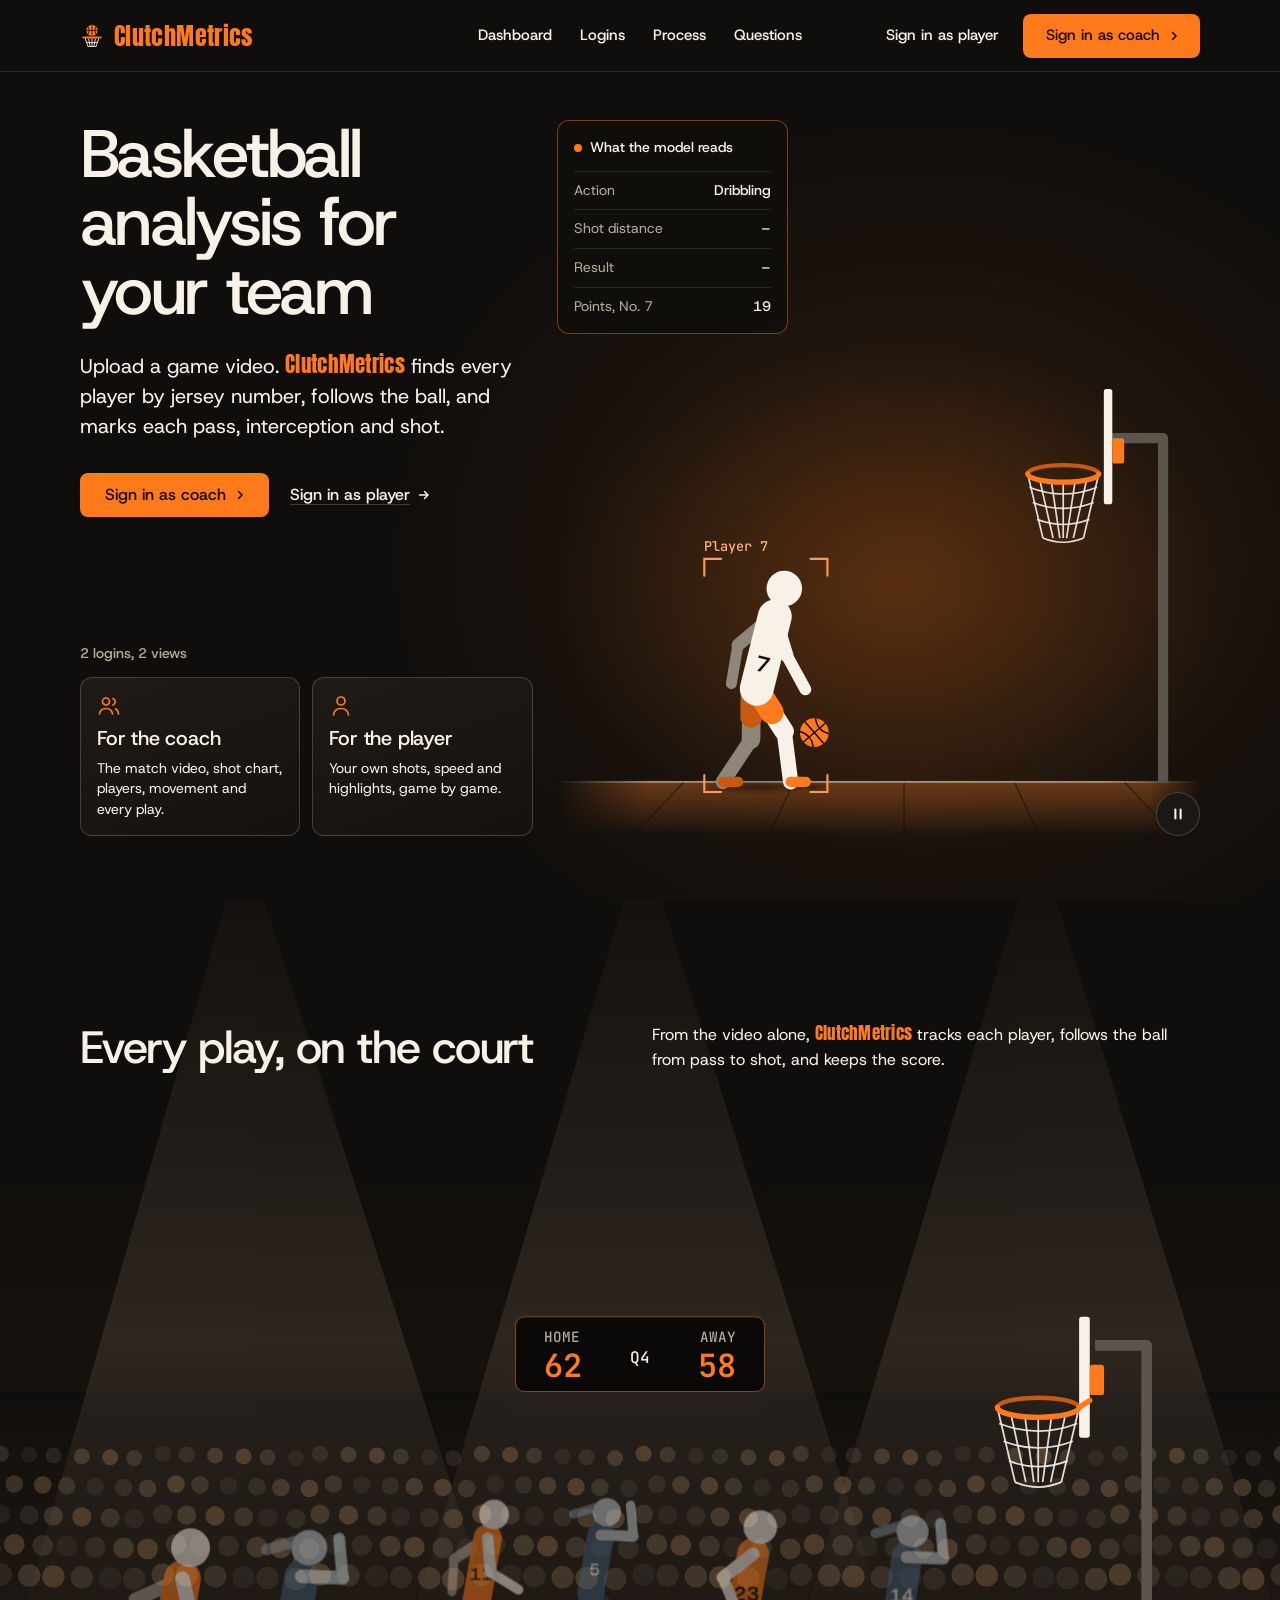
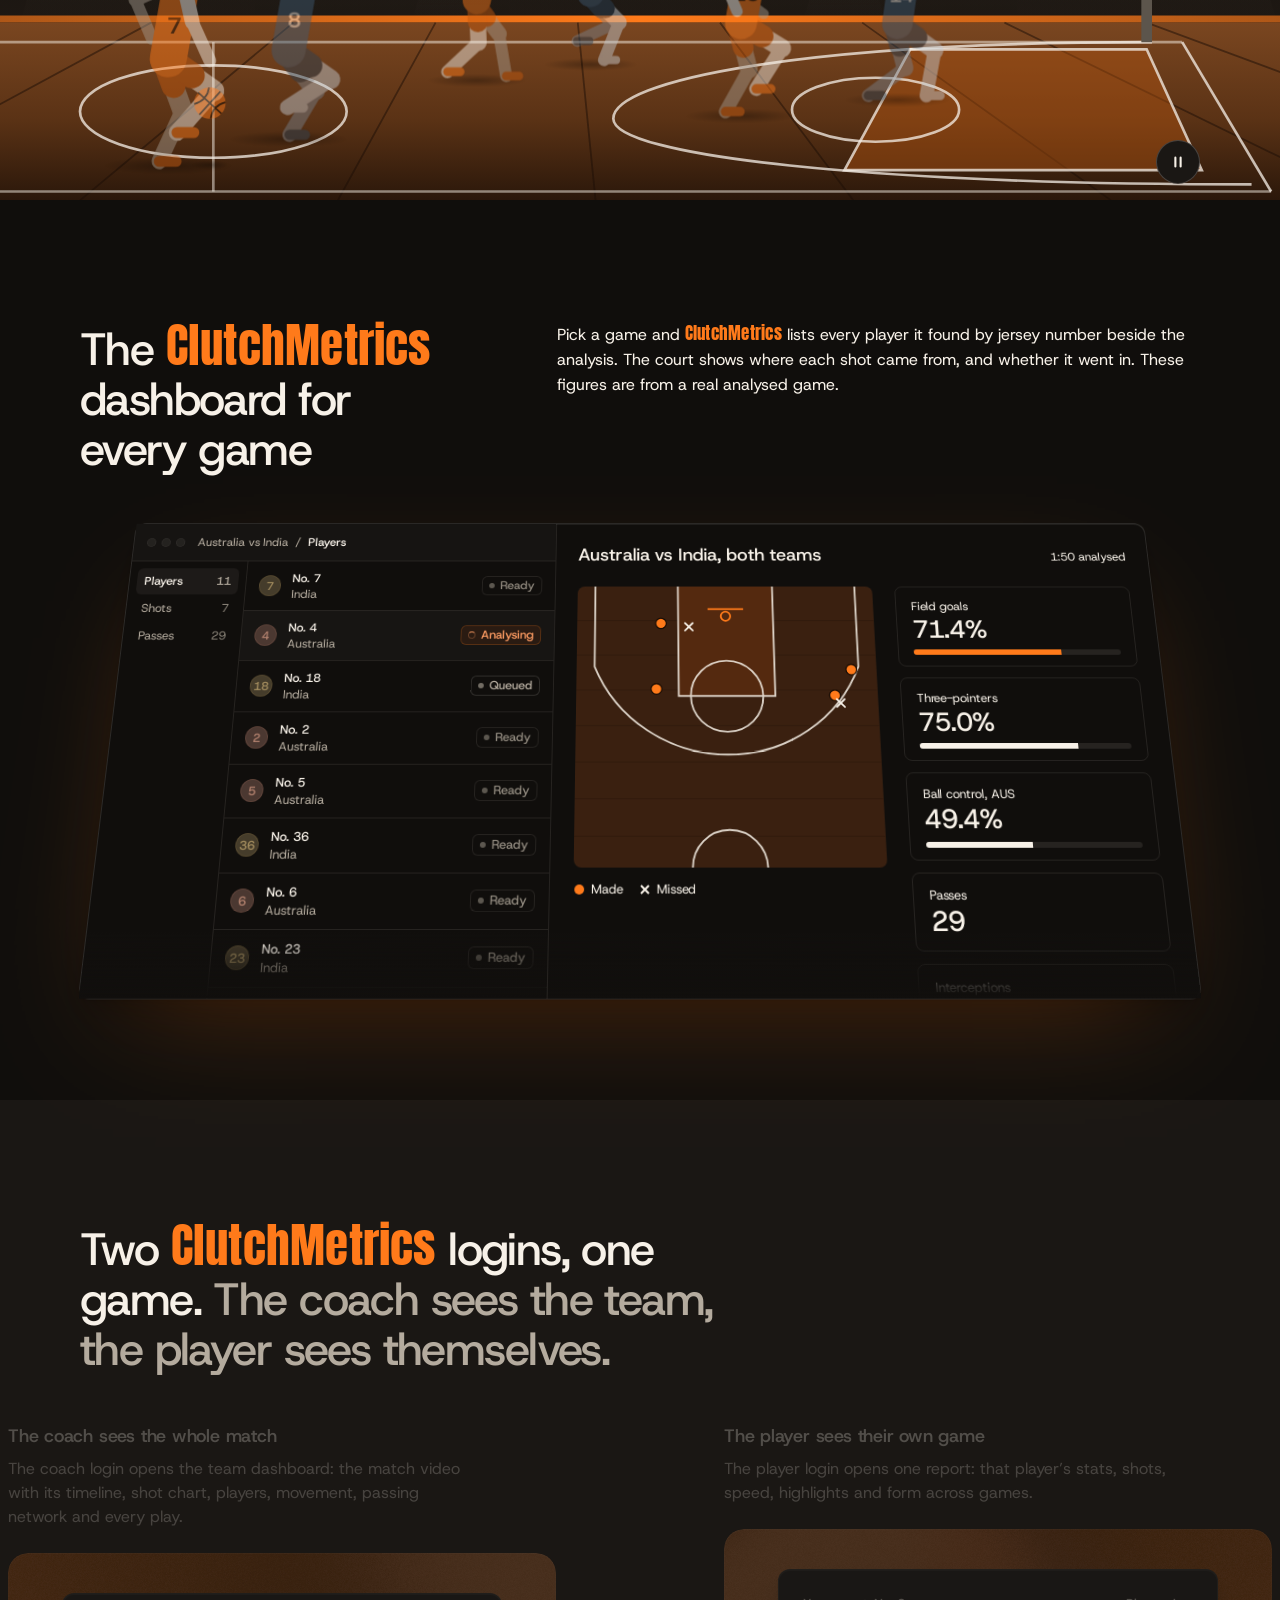
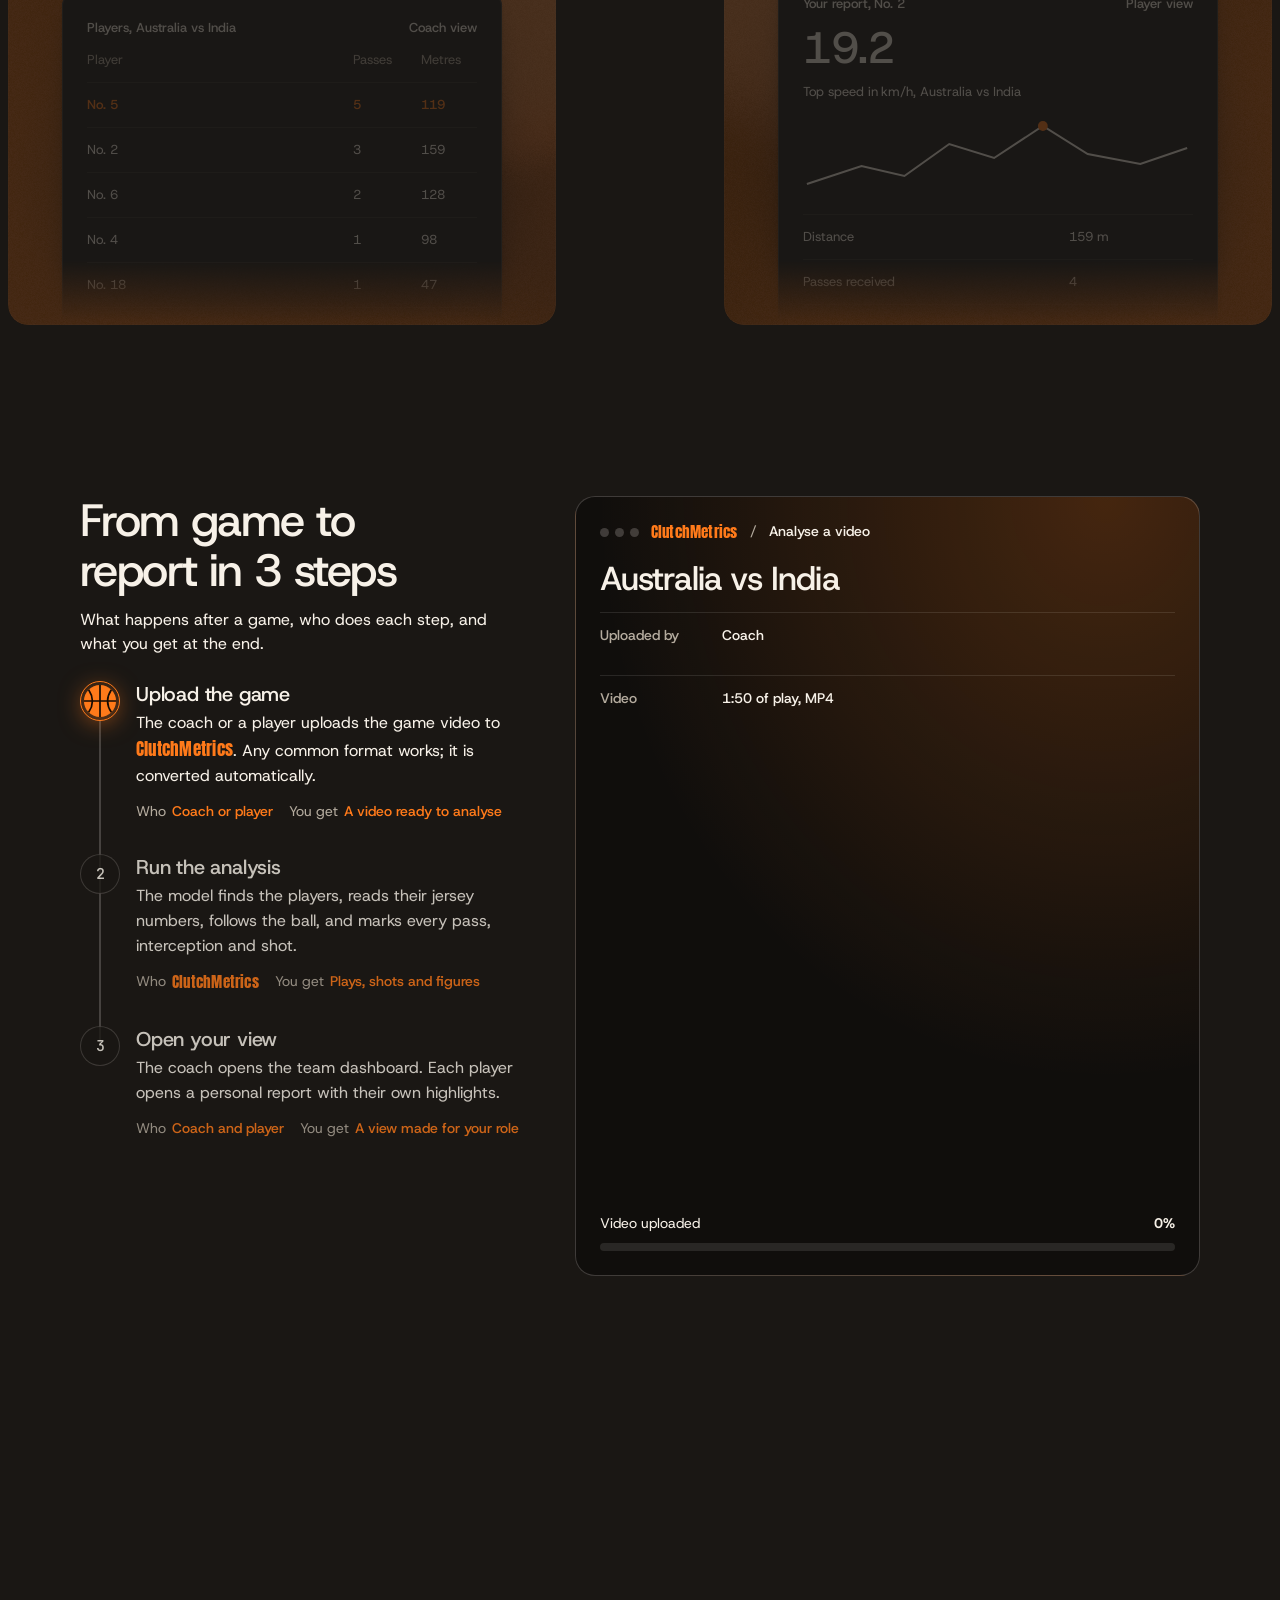
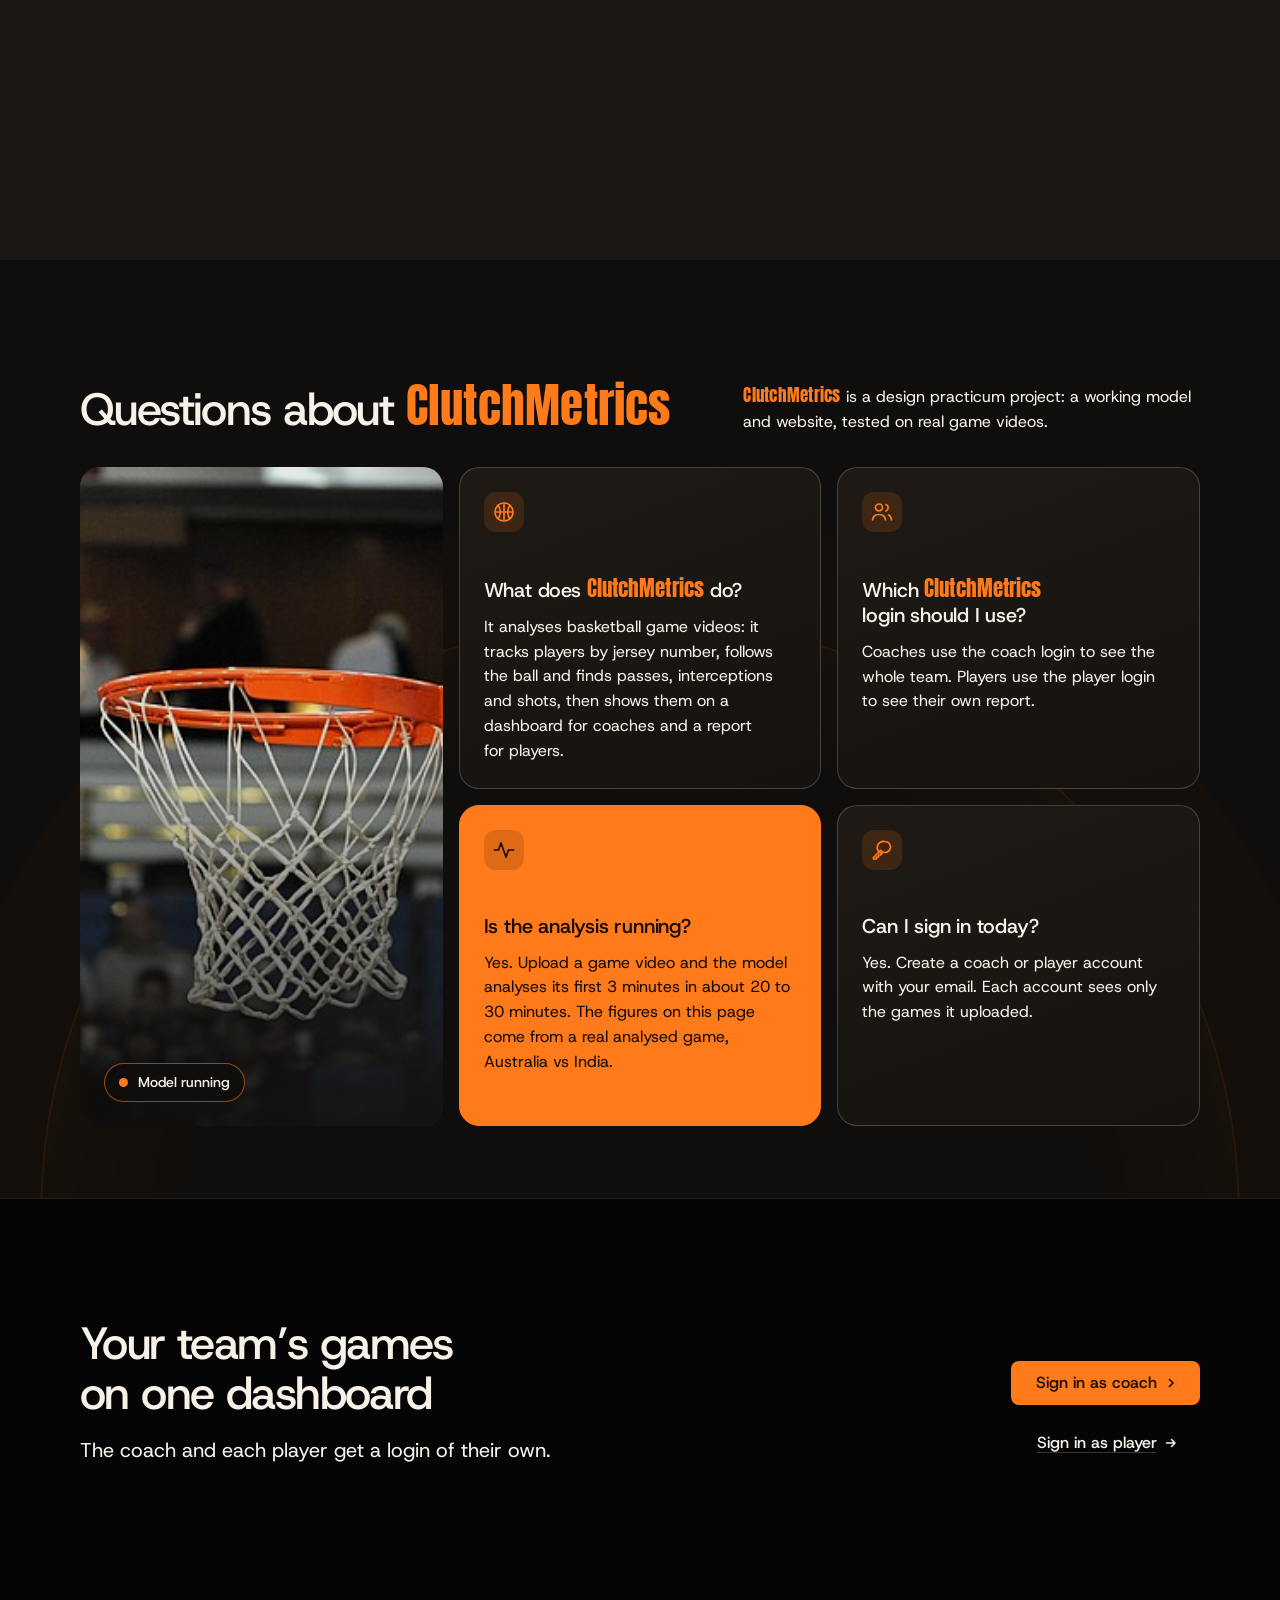
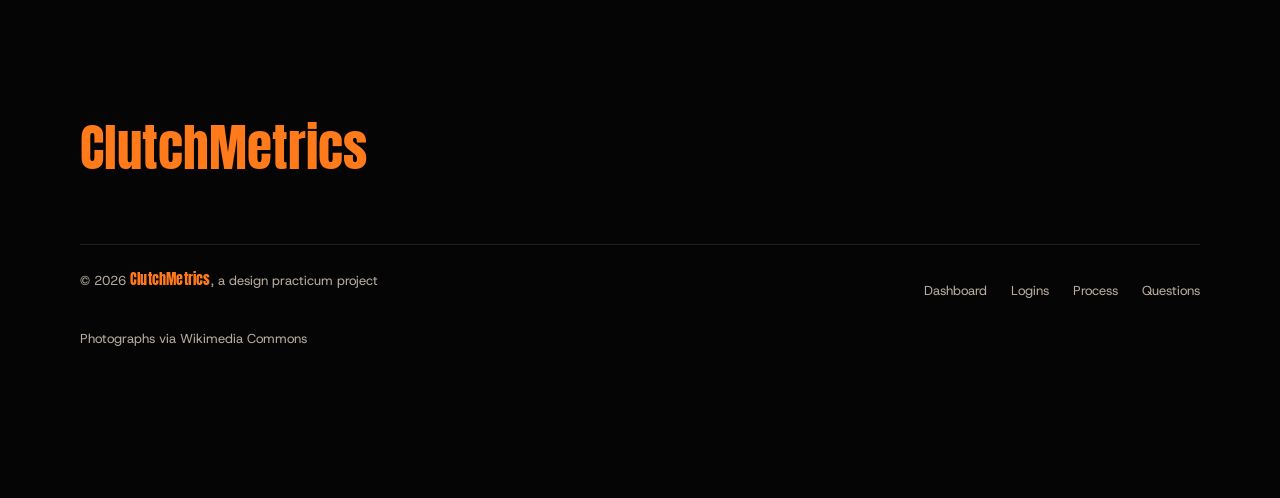
==== commit 6a4a3594: "Home page: describe the real model and dashboards, with figures from Australia vs India - Hero, role" ====
--- a/index.html
+++ b/index.html
@@ -138,7 +138,7 @@
   @media (prefers-reduced-motion: reduce) { html { scroll-behavior: auto; } #logins .panel { transition: none; } }
   @media (max-width: 1023px) { .scene { min-height: 280px; } }
 </style>
-<link rel="stylesheet" href="scroll-fx.css">
+<link rel="stylesheet" href="scroll-fx.css?v=2">
 <link rel="stylesheet" href="court-scene.css">
 <link rel="stylesheet" href="cursor.css">
 </head>
@@ -174,15 +174,15 @@
       <div class="hero-text grid hero-split">
         <div class="hero-copy span-5">
           <h1 id="hero-h">Basketball analysis for your team</h1>
-          <p class="t-lead"><span class="brand" translate="no">ClutchMetrics</span> turns each game into shot charts and player reports.</p>
+          <p class="t-lead">Upload a game video. <span class="brand" translate="no">ClutchMetrics</span> finds every player by jersey number, follows the ball, and marks each pass, interception and shot.</p>
           <div class="btn-row">
             <a class="btn btn--primary" href="login-coach.html">Sign in as coach<svg class="m-arrow" viewBox="0 0 12 12" aria-hidden="true"><path class="m-arrow__stem" d="M1 6h8"/><path class="m-arrow__head" d="M4.5 2.5 8 6l-3.5 3.5"/></svg></a>
             <a class="btn btn--secondary" href="login-player.html">Sign in as player</a>
           </div>
           <div class="hero-roles">
             <p class="hero-roles__label">2 logins, 2 views</p>
-            <div class="role"><svg class="role__icon" viewBox="0 0 24 24" aria-hidden="true"><path d="M9 11a3.500 3.500 0 1 0 0-7 3.500 3.500 0 0 0 0 7ZM2.500 20c.5-3.600 3-5.500 6.500-5.500s6 1.900 6.500 5.500M16 4.500a3.500 3.500 0 0 1 0 6.500M18.500 14.800c1.700.8 2.700 2.500 3 5.200"/></svg><h2 class="role__title">For the coach</h2><p>The whole team, every lineup and each quarter.</p></div>
-            <div class="role"><svg class="role__icon" viewBox="0 0 24 24" aria-hidden="true"><path d="M12 11a4 4 0 1 0 0-8 4 4 0 0 0 0 8ZM4.500 21c.6-4.300 3.500-6.500 7.500-6.500s6.900 2.200 7.500 6.500"/></svg><h2 class="role__title">For the player</h2><p>Your own shots, points and form, game by game.</p></div>
+            <div class="role"><svg class="role__icon" viewBox="0 0 24 24" aria-hidden="true"><path d="M9 11a3.500 3.500 0 1 0 0-7 3.500 3.500 0 0 0 0 7ZM2.500 20c.5-3.600 3-5.500 6.500-5.500s6 1.900 6.500 5.500M16 4.500a3.500 3.500 0 0 1 0 6.500M18.500 14.800c1.700.8 2.700 2.500 3 5.200"/></svg><h2 class="role__title">For the coach</h2><p>The match video, shot chart, players, movement and every play.</p></div>
+            <div class="role"><svg class="role__icon" viewBox="0 0 24 24" aria-hidden="true"><path d="M12 11a4 4 0 1 0 0-8 4 4 0 0 0 0 8ZM4.500 21c.6-4.300 3.500-6.500 7.500-6.500s6.900 2.200 7.500 6.500"/></svg><h2 class="role__title">For the player</h2><p>Your own shots, speed and highlights, game by game.</p></div>
           </div>
         </div>
         <div class="hero-visual span-7 start-6 scene">
@@ -248,13 +248,13 @@
               <text data-p="trackLabel" class="scene__tag" stroke="none">Player 7</text>
             </g>
             <g data-p="trackBall" opacity="0"><circle r="27" fill="none" stroke="#ff9a52" stroke-width="2" stroke-dasharray="5 6"/><text class="scene__tag" text-anchor="middle" y="-37">Ball</text></g>
-            <g data-p="arcTag" opacity="0" transform="translate(446 -16)"><text class="scene__stat" text-anchor="middle">Shot arc 47°</text></g>
+            <g data-p="arcTag" opacity="0" transform="translate(446 -16)"><text class="scene__stat" text-anchor="middle">Shot, 4.2 m out</text></g>
             <g data-p="score" opacity="0"><text class="scene__score" text-anchor="end">+2</text></g>
           </svg>
           <div class="read" data-read aria-hidden="true">
             <p class="read__title"><span class="read__dot"></span>What the model reads</p>
             <div class="read__row"><span>Action</span><b data-read-action>Dribbling</b></div>
-            <div class="read__row"><span>Shot arc</span><b data-read-arc>–</b></div>
+            <div class="read__row"><span>Shot distance</span><b data-read-arc>–</b></div>
             <div class="read__row"><span>Result</span><b data-read-result>–</b></div>
             <div class="read__row"><span>Points, No. 7</span><b data-read-points>19</b></div>
           </div>
@@ -269,7 +269,7 @@
   <section class="court-sec" id="court" aria-labelledby="court-h">
     <div class="wrap court-sec__wrap"><div class="court-sec__head">
       <h2 id="court-h">Every play, on the court</h2>
-      <p>From the first dribble to the basket, <span class="brand" translate="no">ClutchMetrics</span> follows the pass, the cut and the shot.</p>
+      <p>From the video alone, <span class="brand" translate="no">ClutchMetrics</span> tracks each player, follows the ball from pass to shot, and keeps the score.</p>
     </div></div>
     <div class="court-stage">
       <svg class="court-stage__svg" data-court-scene viewBox="0 0 1440 640" preserveAspectRatio="xMidYMax meet" role="img" aria-label="Six players on a court run one play: a guard dribbles and passes to the wing, the wing lobs to a cutting team-mate, he dunks for 2 points and the crowd reacts">
@@ -330,7 +330,7 @@
         <g data-c="sparks"></g>
         <g data-c="points" opacity="0"><text class="court__points" text-anchor="end">+2</text></g>
         <g data-c="tagPass" opacity="0" transform="translate(640 270)"><text class="court__tag" text-anchor="middle">Pass</text></g>
-        <g data-c="tagAssist" opacity="0" transform="translate(1000 60)"><text class="court__tag" text-anchor="middle">Assist</text></g>
+        <g data-c="tagAssist" opacity="0" transform="translate(1000 60)"><text class="court__tag" text-anchor="middle">Shot</text></g>
       </svg>
       <button class="scene__pause court-stage__pause" type="button" data-court-pause aria-pressed="false" aria-label="Pause the animation">
         <svg viewBox="0 0 16 16" width="14" height="14" aria-hidden="true"><path d="M5 3v10M11 3v10" stroke="currentColor" stroke-width="2.4" stroke-linecap="round"/></svg>
@@ -342,35 +342,35 @@
     <div class="wrap">
       <div class="grid grid--top">
         <h2 class="span-5" id="dashboard-h">The <span class="brand" translate="no">ClutchMetrics</span> dashboard for every game</h2>
-        <p class="span-7 start-6">Pick a game and <span class="brand" translate="no">ClutchMetrics</span> lists the players beside the analysis. The court shows where each shot came from, and whether it went in.</p>
-      </div>
-      <div class="ui app fill" role="img" aria-label="The ClutchMetrics dashboard: a list of players beside a half-court shot chart with field goal, three-point and turnover figures for one game" data-ui-pause-host>
+        <p class="span-7 start-6">Pick a game and <span class="brand" translate="no">ClutchMetrics</span> lists every player it found by jersey number beside the analysis. The court shows where each shot came from, and whether it went in. These figures are from a real analysed game.</p>
+      </div>
+      <div class="ui app fill" role="img" aria-label="The ClutchMetrics dashboard for Australia vs India: the players found by jersey number beside a half-court shot chart, with field goals, three-pointers, ball control, passes and interceptions" data-ui-pause-host>
         <div class="app__pane app__pane--list" data-ui-loop>
           <div class="ui ui-panel ui-win" data-ui="window" data-open="Queued" data-work="Analysing" data-done="Ready">
             <div class="ui-win__bar">
               <span class="ui-dots" aria-hidden="true"><i></i><i></i><i></i></span>
-              <span class="ui-win__crumb">Game 14 <i>/</i> <b>Players</b></span>
+              <span class="ui-win__crumb">Australia vs India <i>/</i> <b>Players</b></span>
               <span class="ui-spacer"></span>
             </div>
             <div class="ui-win__body">
               <nav class="ui-win__side" aria-hidden="true">
-                <span class="ui-win__nav is-on">Players<em>10</em></span>
-                <span class="ui-win__nav">Lineups<em>6</em></span>
-                <span class="ui-win__nav">Quarters<em>4</em></span>
+                <span class="ui-win__nav is-on">Players<em>11</em></span>
+                <span class="ui-win__nav">Shots<em>7</em></span>
+                <span class="ui-win__nav">Passes<em>29</em></span>
               </nav>
               <div class="ui-win__main">
-                <div class="ui-win__cols" aria-hidden="true"><span>No.</span><span>Position</span><span>Status</span><span>Pts</span></div>
+                <div class="ui-win__cols" aria-hidden="true"><span>No.</span><span>Team</span><span>Status</span><span>Pts</span></div>
                 <ul class="ui-win__rows">
-                  <li class="ui-win__row" data-row><span class="ui-avatar" data-tone="1">7</span><span class="ui-win__who">No. 7</span><span class="ui-win__sub">Point guard</span><span class="ui-win__st" data-st>Queued</span><span class="ui-win__age">21</span></li>
-                  <li class="ui-win__row" data-row><span class="ui-avatar" data-tone="3">11</span><span class="ui-win__who">No. 11</span><span class="ui-win__sub">Shooting guard</span><span class="ui-win__st" data-st>Queued</span><span class="ui-win__age">17</span></li>
-                  <li class="ui-win__row" data-row><span class="ui-avatar" data-tone="4">23</span><span class="ui-win__who">No. 23</span><span class="ui-win__sub">Small forward</span><span class="ui-win__st" data-st>Queued</span><span class="ui-win__age">14</span></li>
-                  <li class="ui-win__row" data-row><span class="ui-avatar" data-tone="2">32</span><span class="ui-win__who">No. 32</span><span class="ui-win__sub">Power forward</span><span class="ui-win__st is-done" data-st>Ready</span><span class="ui-win__age">12</span></li>
-                  <li class="ui-win__row" data-row><span class="ui-avatar" data-tone="5">44</span><span class="ui-win__who">No. 44</span><span class="ui-win__sub">Center</span><span class="ui-win__st is-done" data-st>Ready</span><span class="ui-win__age">9</span></li>
-                  <li class="ui-win__row" data-row><span class="ui-avatar" data-tone="1">3</span><span class="ui-win__who">No. 3</span><span class="ui-win__sub">Guard</span><span class="ui-win__st is-done" data-st>Ready</span><span class="ui-win__age">8</span></li>
-                  <li class="ui-win__row" data-row><span class="ui-avatar" data-tone="3">15</span><span class="ui-win__who">No. 15</span><span class="ui-win__sub">Forward</span><span class="ui-win__st is-done" data-st>Ready</span><span class="ui-win__age">6</span></li>
-                  <li class="ui-win__row" data-row><span class="ui-avatar" data-tone="4">20</span><span class="ui-win__who">No. 20</span><span class="ui-win__sub">Forward</span><span class="ui-win__st is-done" data-st>Ready</span><span class="ui-win__age">5</span></li>
-                  <li class="ui-win__row" data-row><span class="ui-avatar" data-tone="2">9</span><span class="ui-win__who">No. 9</span><span class="ui-win__sub">Guard</span><span class="ui-win__st is-done" data-st>Ready</span><span class="ui-win__age">2</span></li>
-                  <li class="ui-win__row" data-row><span class="ui-avatar" data-tone="5">50</span><span class="ui-win__who">No. 50</span><span class="ui-win__sub">Center</span><span class="ui-win__st is-done" data-st>Ready</span><span class="ui-win__age">0</span></li>
+                  <li class="ui-win__row" data-row><span class="ui-avatar" data-tone="2">7</span><span class="ui-win__who">No. 7</span><span class="ui-win__sub">India</span><span class="ui-win__st" data-st>Queued</span><span class="ui-win__age">5</span></li>
+                  <li class="ui-win__row" data-row><span class="ui-avatar" data-tone="1">4</span><span class="ui-win__who">No. 4</span><span class="ui-win__sub">Australia</span><span class="ui-win__st" data-st>Queued</span><span class="ui-win__age">3</span></li>
+                  <li class="ui-win__row" data-row><span class="ui-avatar" data-tone="2">18</span><span class="ui-win__who">No. 18</span><span class="ui-win__sub">India</span><span class="ui-win__st" data-st>Queued</span><span class="ui-win__age">2</span></li>
+                  <li class="ui-win__row" data-row><span class="ui-avatar" data-tone="1">2</span><span class="ui-win__who">No. 2</span><span class="ui-win__sub">Australia</span><span class="ui-win__st is-done" data-st>Ready</span><span class="ui-win__age">0</span></li>
+                  <li class="ui-win__row" data-row><span class="ui-avatar" data-tone="1">5</span><span class="ui-win__who">No. 5</span><span class="ui-win__sub">Australia</span><span class="ui-win__st is-done" data-st>Ready</span><span class="ui-win__age">0</span></li>
+                  <li class="ui-win__row" data-row><span class="ui-avatar" data-tone="2">36</span><span class="ui-win__who">No. 36</span><span class="ui-win__sub">India</span><span class="ui-win__st is-done" data-st>Ready</span><span class="ui-win__age">0</span></li>
+                  <li class="ui-win__row" data-row><span class="ui-avatar" data-tone="1">6</span><span class="ui-win__who">No. 6</span><span class="ui-win__sub">Australia</span><span class="ui-win__st is-done" data-st>Ready</span><span class="ui-win__age">0</span></li>
+                  <li class="ui-win__row" data-row><span class="ui-avatar" data-tone="2">23</span><span class="ui-win__who">No. 23</span><span class="ui-win__sub">India</span><span class="ui-win__st is-done" data-st>Ready</span><span class="ui-win__age">0</span></li>
+                  <li class="ui-win__row" data-row><span class="ui-avatar" data-tone="1">16</span><span class="ui-win__who">No. 16</span><span class="ui-win__sub">Australia</span><span class="ui-win__st is-done" data-st>Ready</span><span class="ui-win__age">0</span></li>
+                  <li class="ui-win__row" data-row><span class="ui-avatar" data-tone="1">18</span><span class="ui-win__who">No. 18</span><span class="ui-win__sub">Australia</span><span class="ui-win__st is-done" data-st>Ready</span><span class="ui-win__age">0</span></li>
                 </ul>
               </div>
             </div>
@@ -378,7 +378,7 @@
         </div>
         <div class="app__pane app__pane--open">
           <div class="game" data-plot>
-            <div class="game__head"><b>Game 14, full team</b><span>4 quarters</span></div>
+            <div class="game__head"><b>Australia vs India, both teams</b><span>1:50 analysed</span></div>
             <div class="game__left"><div class="game__court">
               <svg class="court" viewBox="0 0 500 470" aria-hidden="true">
                 <rect class="court__floor" width="500" height="470"/>
@@ -387,8 +387,8 @@
                 <path class="court__line" d="M170 0V190H330V0M190 190A60 60 0 0 0 310 190M190 190A60 60 0 0 1 310 190M30 0V140A237.5 237.5 0 0 0 470 140V0M190 470A60 60 0 0 1 310 470"/>
                 <path class="court__rim" d="M220 40H280"/>
                 <circle class="court__rim" cx="250" cy="52.5" r="8"/>
-                <circle data-shot class="shot--in" cx="250" cy="100" r="9"/><circle data-shot class="shot--in" cx="210" cy="78" r="9"/><circle data-shot class="shot--in" cx="292" cy="82" r="9"/><circle data-shot class="shot--in" cx="250" cy="165" r="9"/><circle data-shot class="shot--in" cx="52" cy="90" r="9"/><circle data-shot class="shot--in" cx="448" cy="72" r="9"/><circle data-shot class="shot--in" cx="112" cy="262" r="9"/><circle data-shot class="shot--in" cx="250" cy="322" r="9"/><circle data-shot class="shot--in" cx="392" cy="268" r="9"/><circle data-shot class="shot--in" cx="150" cy="170" r="9"/><circle data-shot class="shot--in" cx="350" cy="150" r="9"/>
-                <path data-shot class="shot--out" d="M120 60l13 13m0-13l-13 13"/><path data-shot class="shot--out" d="M360 220l13 13m0-13l-13 13"/><path data-shot class="shot--out" d="M420 330l13 13m0-13l-13 13"/><path data-shot class="shot--out" d="M65 340l13 13m0-13l-13 13"/><path data-shot class="shot--out" d="M225 240l13 13m0-13l-13 13"/><path data-shot class="shot--out" d="M30 190l13 13m0-13l-13 13"/><path data-shot class="shot--out" d="M300 355l13 13m0-13l-13 13"/>
+                <circle data-shot class="shot--in" cx="458" cy="145" r="9"/><circle data-shot class="shot--in" cx="429" cy="189" r="9"/><circle data-shot class="shot--in" cx="133" cy="178" r="9"/><circle data-shot class="shot--in" cx="141" cy="65" r="9"/>
+                <path data-shot class="shot--out" d="M431.5 195.5l13 13m0-13l-13 13"/><path data-shot class="shot--out" d="M181.5 64.5l13 13m0-13l-13 13"/>
               </svg>
             </div>
             <div class="game__legend">
@@ -396,11 +396,11 @@
               <span><svg viewBox="0 0 12 12" aria-hidden="true"><path d="M2 2l8 8m0-8l-8 8" stroke="#f7f1e8" stroke-width="2"/></svg>Missed</span>
             </div></div>
             <div class="game__stats">
-              <div class="game__tile">Field goals<b data-count="46.8" data-places="1" data-unit="%">46.8%</b><div class="meter"><i class="is-mark" style="width: 46.8%"></i></div></div>
-              <div class="game__tile">Three-pointers<b data-count="36.4" data-places="1" data-unit="%">36.4%</b><div class="meter"><i style="width: 36.4%"></i></div></div>
-              <div class="game__tile">Free throws<b data-count="81" data-places="1" data-unit="%">81.0%</b><div class="meter"><i style="width: 81%"></i></div></div>
-              <div class="game__tile">Turnovers<b data-count="12">12</b></div>
-              <div class="game__tile">Assists<b data-count="24">24</b></div>
+              <div class="game__tile">Field goals<b data-count="71.4" data-places="1" data-unit="%">71.4%</b><div class="meter"><i class="is-mark" style="width: 71.4%"></i></div></div>
+              <div class="game__tile">Three-pointers<b data-count="75" data-places="1" data-unit="%">75.0%</b><div class="meter"><i style="width: 75%"></i></div></div>
+              <div class="game__tile">Ball control, AUS<b data-count="49.4" data-places="1" data-unit="%">49.4%</b><div class="meter"><i style="width: 49.4%"></i></div></div>
+              <div class="game__tile">Passes<b data-count="29">29</b></div>
+              <div class="game__tile">Interceptions<b data-count="2">2</b></div>
             </div>
           </div>
         </div>
@@ -411,40 +411,40 @@
   <section class="section ground-surface" id="logins" aria-labelledby="logins-h">
     <div class="wrap">
       <div class="section-head">
-        <h2 id="logins-h">Two <span class="brand" translate="no">ClutchMetrics</span> logins for one team. <span class="muted">Each opens a different view.</span></h2>
+        <h2 id="logins-h">Two <span class="brand" translate="no">ClutchMetrics</span> logins, one game. <span class="muted">The coach sees the team, the player sees themselves.</span></h2>
       </div>
       <div class="grid">
         <article class="card card--row card--open span-6 m-nolift">
-          <h3>Shows the coach lineup analysis</h3>
-          <p>The coach login opens the whole team: every player, lineup and quarter from a game.</p>
+          <h3>The coach sees the whole match</h3>
+          <p>The coach login opens the team dashboard: the match video with its timeline, shot chart, players, movement, passing network and every play.</p>
           <div class="panel" data-fx="grain-gradient" data-fx-seed="31" data-fx-palette='{"bg":"#b4581c","surface":"#d9762e","ink":"#160b03","muted":"#3a2413","accent":"#f09a54"}' data-fx-params='{"speed":0,"grainMotion":0,"calm":0.2}'>
             <div class="stage stage--fade-b"><div class="at-rise fit" style="--fit-max:440px;--ax:max(24px, 50% - 220px);--ay:40px;--ay-sm:16px">
-              <div class="ui ui-panel view" role="img" aria-label="Coach view: three lineups compared by plus-minus and minutes">
-                <div class="view__title"><span>Lineups, game 14</span><span>Coach view</span></div>
-                <div class="view__row view__row--head"><span>Lineup</span><span>+/−</span><span>Min</span></div>
-                <div class="view__row is-mark"><span>Starters</span><span>+11</span><span>19</span></div>
-                <div class="view__row"><span>Small lineup</span><span>+6</span><span>8</span></div>
-                <div class="view__row"><span>Bench unit</span><span>−3</span><span>11</span></div>
-                <div class="view__row"><span>Big lineup</span><span>+2</span><span>7</span></div>
-                <div class="view__row"><span>Closing five</span><span>+4</span><span>5</span></div>
-                <div class="view__row"><span>Second unit</span><span>−1</span><span>6</span></div>
+              <div class="ui ui-panel view" role="img" aria-label="Coach view: Australia's players in the game against India, with passes made and metres covered">
+                <div class="view__title"><span>Players, Australia vs India</span><span>Coach view</span></div>
+                <div class="view__row view__row--head"><span>Player</span><span>Passes</span><span>Metres</span></div>
+                <div class="view__row is-mark"><span>No. 5</span><span>5</span><span>119</span></div>
+                <div class="view__row"><span>No. 2</span><span>3</span><span>159</span></div>
+                <div class="view__row"><span>No. 6</span><span>2</span><span>128</span></div>
+                <div class="view__row"><span>No. 4</span><span>1</span><span>98</span></div>
+                <div class="view__row"><span>No. 18</span><span>1</span><span>47</span></div>
+                <div class="view__row"><span>No. 16</span><span>0</span><span>101</span></div>
               </div>
             </div></div>
           </div>
         </article>
         <article class="card card--row card--open span-6 m-nolift">
-          <h3>Shows the player form analysis</h3>
-          <p>The player login opens one report: that player’s shots, points and trend, game by game.</p>
+          <h3>The player sees their own game</h3>
+          <p>The player login opens one report: that player’s stats, shots, speed, highlights and form across games.</p>
           <div class="panel" data-fx="grain-gradient" data-fx-seed="58" data-fx-palette='{"bg":"#b4581c","surface":"#d9762e","ink":"#160b03","muted":"#3a2413","accent":"#f09a54"}' data-fx-params='{"speed":0,"grainMotion":0,"calm":0.2}'>
             <div class="stage stage--fade-b"><div class="at-rise fit" style="--fit-max:440px;--ax:max(24px, 50% - 220px);--ay:40px;--ay-sm:16px">
-              <div class="ui ui-panel view" role="img" aria-label="Player view: 18.4 points a game for player number 7, with a rising line over the last 5 games">
-                <div class="view__title"><span>Your report, No. 7</span><span>Player view</span></div>
-                <div class="view__big">18.4</div>
-                <span>Points a game, last 5 games</span>
-                <svg class="view__line" viewBox="0 0 400 88" preserveAspectRatio="none" aria-hidden="true"><path vector-effect="non-scaling-stroke" d="M4 60L102 44L200 70L298 26L394 10"/><circle cx="394" cy="10" r="5"/></svg>
-                <div class="view__row"><span>Field goals</span><span>48%</span><span></span></div>
-                <div class="view__row"><span>Assists</span><span>5.2</span><span></span></div>
-                <div class="view__row"><span>Rebounds</span><span>3.8</span><span></span></div>
+              <div class="ui ui-panel view" role="img" aria-label="Player view: number 2 of Australia reached 19.2 km/h and covered 159 metres, the most in his team">
+                <div class="view__title"><span>Your report, No. 2</span><span>Player view</span></div>
+                <div class="view__big">19.2</div>
+                <span>Top speed in km/h, Australia vs India</span>
+                <svg class="view__line" viewBox="0 0 400 88" preserveAspectRatio="none" aria-hidden="true"><path vector-effect="non-scaling-stroke" d="M4 70L60 52L104 62L150 30L196 44L246 12L292 40L346 50L394 34"/><circle cx="246" cy="12" r="5"/></svg>
+                <div class="view__row"><span>Distance</span><span>159 m</span><span></span></div>
+                <div class="view__row"><span>Passes received</span><span>4</span><span></span></div>
+                <div class="view__row"><span>Interceptions</span><span>1</span><span></span></div>
               </div>
             </div></div>
           </div>
@@ -463,73 +463,73 @@
         <svg class="steps__ball" viewBox="-18 -18 36 36" aria-hidden="true"><circle r="17" fill="#ff7a1a"/><path d="M-17 0H17M0-17V17M-12-12Q-4 0-12 12M12-12Q4 0 12 12" fill="none" stroke="#160b03" stroke-width="1.8"/></svg>
         <li class="step is-on">
           <span class="step__disc" aria-hidden="true">1</span>
-          <h3>Add the game</h3>
-          <p>The coach adds the game to <span class="brand" translate="no">ClutchMetrics</span> and picks who played.</p>
-          <dl class="step__meta"><div><dt>Who</dt><dd>Coach</dd></div><div><dt>You get</dt><dd>A game ready to analyse</dd></div></dl>
+          <h3>Upload the game</h3>
+          <p>The coach or a player uploads the game video to <span class="brand" translate="no">ClutchMetrics</span>. Any common format works; it is converted automatically.</p>
+          <dl class="step__meta"><div><dt>Who</dt><dd>Coach or player</dd></div><div><dt>You get</dt><dd>A video ready to analyse</dd></div></dl>
         </li>
         <li class="step">
           <span class="step__disc" aria-hidden="true">2</span>
           <h3>Run the analysis</h3>
-          <p>The model finds every shot, compares lineups and works out each player’s figures.</p>
-          <dl class="step__meta"><div><dt>Who</dt><dd><span class="brand" translate="no">ClutchMetrics</span></dd></div><div><dt>You get</dt><dd>Shots, lineups and figures</dd></div></dl>
+          <p>The model finds the players, reads their jersey numbers, follows the ball, and marks every pass, interception and shot.</p>
+          <dl class="step__meta"><div><dt>Who</dt><dd><span class="brand" translate="no">ClutchMetrics</span></dd></div><div><dt>You get</dt><dd>Plays, shots and figures</dd></div></dl>
         </li>
         <li class="step">
           <span class="step__disc" aria-hidden="true">3</span>
           <h3>Open your view</h3>
-          <p>The coach opens the team dashboard. Each player opens a personal report.</p>
+          <p>The coach opens the team dashboard. Each player opens a personal report with their own highlights.</p>
           <dl class="step__meta"><div><dt>Who</dt><dd>Coach and player</dd></div><div><dt>You get</dt><dd>A view made for your role</dd></div></dl>
         </li>
       </ol>
       <div class="screens">
-        <div class="screen is-on" role="group" aria-label="Step 1 on screen: adding game 14 with 10 players">
-          <div class="screen__bar"><span class="screen__dots" aria-hidden="true"><i></i><i></i><i></i></span><span class="brand" translate="no">ClutchMetrics</span> / <b>New game</b></div>
-          <p class="screen__title">Game 14</p>
-          <div class="field"><span>Added by</span><b>Coach</b></div>
-          <div class="field"><span>Who played</span><b>10 players</b></div>
-          <div class="roster"><div class="roster__tile" style="--at: 0.080"><b>No. 7</b><span>Guard</span></div><div class="roster__tile" style="--at: 0.135"><b>No. 11</b><span>Guard</span></div><div class="roster__tile" style="--at: 0.190"><b>No. 23</b><span>Forward</span></div><div class="roster__tile" style="--at: 0.245"><b>No. 32</b><span>Forward</span></div><div class="roster__tile" style="--at: 0.300"><b>No. 44</b><span>Center</span></div><div class="roster__tile" style="--at: 0.355"><b>No. 3</b><span>Guard</span></div><div class="roster__tile" style="--at: 0.410"><b>No. 15</b><span>Forward</span></div><div class="roster__tile" style="--at: 0.465"><b>No. 20</b><span>Forward</span></div><div class="roster__tile" style="--at: 0.520"><b>No. 9</b><span>Guard</span></div><div class="roster__tile" style="--at: 0.575"><b>No. 50</b><span>Center</span></div></div>
+        <div class="screen is-on" role="group" aria-label="Step 1 on screen: uploading the Australia vs India video, with the ten steps the model will run">
+          <div class="screen__bar"><span class="screen__dots" aria-hidden="true"><i></i><i></i><i></i></span><span class="brand" translate="no">ClutchMetrics</span> / <b>Analyse a video</b></div>
+          <p class="screen__title">Australia vs India</p>
+          <div class="field"><span>Uploaded by</span><b>Coach</b></div>
+          <div class="field"><span>Video</span><b>1:50 of play, MP4</b></div>
+          <div class="roster"><div class="roster__tile" style="--at: 0.080"><b>Convert</b><span>the video</span></div><div class="roster__tile" style="--at: 0.135"><b>Find</b><span>players</span></div><div class="roster__tile" style="--at: 0.190"><b>Track</b><span>both teams</span></div><div class="roster__tile" style="--at: 0.245"><b>Follow</b><span>the ball</span></div><div class="roster__tile" style="--at: 0.300"><b>Read</b><span>numbers</span></div><div class="roster__tile" style="--at: 0.355"><b>Map</b><span>the court</span></div><div class="roster__tile" style="--at: 0.410"><b>Find</b><span>passes</span></div><div class="roster__tile" style="--at: 0.465"><b>Find</b><span>shots</span></div><div class="roster__tile" style="--at: 0.520"><b>Draw</b><span>the video</span></div><div class="roster__tile" style="--at: 0.575"><b>Build</b><span>dashboards</span></div></div>
           <div class="upload">
-            <div class="upload__row"><span>Game data added</span><b data-count="100" data-unit="%">100%</b></div>
+            <div class="upload__row"><span>Video uploaded</span><b data-count="100" data-unit="%">100%</b></div>
             <div class="bar"><i></i></div>
           </div>
         </div>
-        <div class="screen" role="group" aria-label="Step 2 on screen: the analysis marks 79 shots across 4 quarters, compares 6 lineups and covers 10 players">
-          <div class="screen__bar"><span class="screen__dots" aria-hidden="true"><i></i><i></i><i></i></span><span class="brand" translate="no">ClutchMetrics</span> / <b>Analysis</b><span class="screen__status">Reading game 14</span></div>
-          <p class="screen__title">Every shot, in order</p>
+        <div class="screen" role="group" aria-label="Step 2 on screen: the analysis marks 38 plays in 1 minute 50 seconds of Australia vs India: 7 shots, 29 passes and 2 interceptions, with 11 players identified">
+          <div class="screen__bar"><span class="screen__dots" aria-hidden="true"><i></i><i></i><i></i></span><span class="brand" translate="no">ClutchMetrics</span> / <b>Analysis</b><span class="screen__status">Reading Australia vs India</span></div>
+          <p class="screen__title">Every play, in order</p>
           <div class="quarters" data-timeline>
-            <div class="quarter"><span>Q1</span><div class="quarter__track" data-quarter="0"></div></div>
-            <div class="quarter"><span>Q2</span><div class="quarter__track" data-quarter="1"></div></div>
-            <div class="quarter"><span>Q3</span><div class="quarter__track" data-quarter="2"></div></div>
-            <div class="quarter"><span>Q4</span><div class="quarter__track" data-quarter="3"></div></div>
+            <div class="quarter"><span>0:00</span><div class="quarter__track" data-quarter="0"></div></div>
+            <div class="quarter"><span>0:28</span><div class="quarter__track" data-quarter="1"></div></div>
+            <div class="quarter"><span>0:55</span><div class="quarter__track" data-quarter="2"></div></div>
+            <div class="quarter"><span>1:23</span><div class="quarter__track" data-quarter="3"></div></div>
             <div class="playhead" aria-hidden="true"><i></i></div>
           </div>
-          <div class="legend"><span><i class="is-made"></i>Made</span><span><i></i>Missed</span></div>
+          <div class="legend"><span><i class="is-made"></i>Shot made</span><span><i></i>Shot missed</span><span><i class="is-play"></i>Pass or interception</span></div>
           <div class="tiles">
-            <div class="tile-n">Shots<b data-count="79">79</b></div>
-            <div class="tile-n">Lineups<b data-count="6">6</b></div>
-            <div class="tile-n">Players<b data-count="10">10</b></div>
-          </div>
-        </div>
-        <div class="screen" role="group" aria-label="Step 3 on screen: the coach view and the player view of game 14, each with its login">
+            <div class="tile-n">Plays<b data-count="38">38</b></div>
+            <div class="tile-n">Shots<b data-count="7">7</b></div>
+            <div class="tile-n">Players<b data-count="11">11</b></div>
+          </div>
+        </div>
+        <div class="screen" role="group" aria-label="Step 3 on screen: the coach view and the player view of Australia vs India, each with its login">
           <div class="screen__bar"><span class="screen__dots" aria-hidden="true"><i></i><i></i><i></i></span><span class="brand" translate="no">ClutchMetrics</span> / <b>Results</b><span class="screen__status"><svg viewBox="0 0 16 16" width="14" height="14" aria-hidden="true"><path d="m3 8.4 3 3 7-7" fill="none" stroke="currentColor" stroke-width="1.8" stroke-linecap="round" stroke-linejoin="round"/></svg> Ready</span></div>
           <p class="screen__title">One game, 2 views</p>
           <div class="results">
             <article class="result">
               <h4>Coach view</h4>
-              <span>Best lineup</span>
-              <span class="result__big">+11</span>
+              <span>Passes made, Australia</span>
+              <span class="result__big">14</span>
               <div class="lineups">
-                <div class="lineup" style="--v: 1"><div class="lineup__row"><span>Starters</span><b>+11</b></div><div class="bar"><i></i></div></div>
-                <div class="lineup" style="--v: .55"><div class="lineup__row"><span>Small lineup</span><b>+6</b></div><div class="bar"><i></i></div></div>
-                <div class="lineup lineup--low" style="--v: .27"><div class="lineup__row"><span>Bench unit</span><b>−3</b></div><div class="bar"><i></i></div></div>
+                <div class="lineup" style="--v: 1"><div class="lineup__row"><span>No. 5</span><b>5</b></div><div class="bar"><i></i></div></div>
+                <div class="lineup" style="--v: .6"><div class="lineup__row"><span>No. 2</span><b>3</b></div><div class="bar"><i></i></div></div>
+                <div class="lineup lineup--low" style="--v: .4"><div class="lineup__row"><span>No. 6</span><b>2</b></div><div class="bar"><i></i></div></div>
               </div>
               <a class="link" href="login-coach.html">Sign in as coach</a>
             </article>
             <article class="result">
               <h4>Player view</h4>
-              <span>Points a game</span>
-              <span class="result__big">18.4</span>
-              <svg class="trend" viewBox="0 0 300 110" preserveAspectRatio="none" aria-hidden="true"><path vector-effect="non-scaling-stroke" d="M4 80L76 56L150 72L224 34L296 12"/></svg>
-              <div class="result__row"><span>Last game, No. 7</span><b>21</b></div>
+              <span>Top speed, No. 2 (km/h)</span>
+              <span class="result__big">19.2</span>
+              <svg class="trend" viewBox="0 0 300 110" preserveAspectRatio="none" aria-hidden="true"><path vector-effect="non-scaling-stroke" d="M4 88L46 66L80 78L114 40L148 58L184 14L218 50L258 62L296 44"/></svg>
+              <div class="result__row"><span>Distance covered</span><b>159 m</b></div>
               <a class="link" href="login-player.html">Sign in as player</a>
             </article>
           </div>
@@ -542,17 +542,17 @@
     <div class="wrap">
       <div class="asks__head">
         <h2 id="questions-h">Questions about <span class="brand" translate="no">ClutchMetrics</span></h2>
-        <p><span class="brand" translate="no">ClutchMetrics</span> is a design practicum project, so some of the answers change as the build goes on.</p>
+        <p><span class="brand" translate="no">ClutchMetrics</span> is a design practicum project: a working model and website, tested on real game videos.</p>
       </div>
       <div class="asks__grid">
         <figure class="asks__photo">
           <img src="assets/img/photo-f9917549-960.jpg" srcset="assets/img/photo-f9917549-500.jpg 500w, assets/img/photo-f9917549-960.jpg 960w" sizes="(max-width: 1023px) 100vw, 34vw" width="960" height="744" alt="An orange rim and white net in an indoor arena" loading="lazy" decoding="async" data-source="stand-in" data-subject="a basketball rim in an arena">
-          <div class="asks__status"><span class="asks__dot" aria-hidden="true"></span>Model in tuning</div>
+          <div class="asks__status"><span class="asks__dot" aria-hidden="true"></span>Model running</div>
         </figure>
-        <article class="ask"><svg class="ask__icon" viewBox="0 0 24 24" aria-hidden="true"><path d="M12 3a9 9 0 1 0 0 18 9 9 0 0 0 0-18ZM3 12h18M12 3v18M6 5.2c3 3.8 3 9.8 0 13.6M18 5.2c-3 3.8-3 9.8 0 13.6"/></svg><h3>What does <span class="brand" translate="no">ClutchMetrics</span> do?</h3><p>It analyses basketball games and shows the results on a dashboard for coaches and players.</p></article>
+        <article class="ask"><svg class="ask__icon" viewBox="0 0 24 24" aria-hidden="true"><path d="M12 3a9 9 0 1 0 0 18 9 9 0 0 0 0-18ZM3 12h18M12 3v18M6 5.2c3 3.8 3 9.8 0 13.6M18 5.2c-3 3.8-3 9.8 0 13.6"/></svg><h3>What does <span class="brand" translate="no">ClutchMetrics</span> do?</h3><p>It analyses basketball game videos: it tracks players by jersey number, follows the ball and finds passes, interceptions and shots, then shows them on a dashboard for coaches and a report for players.</p></article>
         <article class="ask"><svg class="ask__icon" viewBox="0 0 24 24" aria-hidden="true"><path d="M9 11a3.5 3.5 0 1 0 0-7 3.5 3.5 0 0 0 0 7ZM2.5 20c.5-3.6 3-5.5 6.5-5.5s6 1.900 6.500 5.500M16 4.500a3.500 3.500 0 0 1 0 6.500M18.500 14.800c1.700.8 2.700 2.500 3 5.200"/></svg><h3>Which <span class="brand" translate="no">ClutchMetrics</span> login should I use?</h3><p>Coaches use the coach login to see the whole team. Players use the player login to see their own report.</p></article>
-        <article class="ask ask--hot"><svg class="ask__icon" viewBox="0 0 24 24" aria-hidden="true"><path d="M2.500 12h4l2.500-7 5 14 2.500-7h5"/></svg><h3>Is the analysis running yet?</h3><p>Not yet. The model is still being tuned, so the figures on this page are made up to show the design.</p></article>
-        <article class="ask"><svg class="ask__icon" viewBox="0 0 24 24" aria-hidden="true"><path d="M15 3.500a5.500 5.500 0 1 1-4.400 8.800L3.500 19.500V21h3v-2h2v-2h2l1.400-1.400A5.500 5.500 0 0 1 15 3.500Z"/></svg><h3>Can I sign in today?</h3><p>Not yet. The two login pages are in place, and sign-in opens once the dashboards are built.</p></article>
+        <article class="ask ask--hot"><svg class="ask__icon" viewBox="0 0 24 24" aria-hidden="true"><path d="M2.500 12h4l2.500-7 5 14 2.500-7h5"/></svg><h3>Is the analysis running?</h3><p>Yes. Upload a game video and the model analyses its first 3 minutes in about 20 to 30 minutes. The figures on this page come from a real analysed game, Australia vs India.</p></article>
+        <article class="ask"><svg class="ask__icon" viewBox="0 0 24 24" aria-hidden="true"><path d="M15 3.500a5.500 5.500 0 1 1-4.400 8.800L3.500 19.500V21h3v-2h2v-2h2l1.400-1.400A5.500 5.500 0 0 1 15 3.500Z"/></svg><h3>Can I sign in today?</h3><p>Yes. Create a coach or player account with your email. Each account sees only the games it uploaded.</p></article>
       </div>
     </div>
   </section>
@@ -588,8 +588,8 @@
 <script type="module" src="assets/system.js"></script>
 <script type="module" src="assets/motion/motion.js"></script>
 <script type="module" src="assets/layout/layout.js"></script>
-<script type="module" src="hero-scene.js"></script>
-<script type="module" src="scroll-fx.js"></script>
+<script type="module" src="hero-scene.js?v=2"></script>
+<script type="module" src="scroll-fx.js?v=2"></script>
 <script type="module" src="court-scene.js"></script>
 </body>
 </html>
--- a/scroll-fx.css
+++ b/scroll-fx.css
@@ -66,16 +66,18 @@
 .bar i { display: block; height: 100%; border-radius: 4px; background: var(--accent); transform-origin: left; transform: scaleX(var(--p, 1)); }
 
 .quarters { position: relative; display: grid; grid-auto-rows: minmax(40px, 1fr); gap: var(--s-3); flex: 1; min-height: 0; }
-.quarter { display: grid; grid-template-columns: 26px minmax(0, 1fr); align-items: center; gap: var(--s-3); font: 500 13px var(--font-mono); color: var(--ink); }
+.quarter { display: grid; grid-template-columns: 38px minmax(0, 1fr); align-items: center; gap: var(--s-3); font: 500 13px var(--font-mono); color: var(--ink); }
 .quarter__track { position: relative; height: 100%; border-radius: 8px; background: rgb(247 241 232 / .05); }
 .tick { position: absolute; top: 50%; width: 12px; height: 12px; margin: -6px 0 0 -6px; border-radius: 50%; border: 1.5px solid #f7f1e8; opacity: clamp(0, calc((var(--p, 1) - var(--at)) * 40), 1); }
 .tick--made { background: var(--accent); border-color: var(--accent); }
+.tick--play { width: 6px; height: 6px; margin: -3px 0 0 -3px; border: 0; background: rgb(247 241 232 / .55); }
 .playhead { position: absolute; top: 0; bottom: 0; left: 38px; right: 0; pointer-events: none; }
 .playhead i { position: absolute; top: 0; bottom: 0; left: calc(var(--p, 1) * 100%); width: 2px; background: var(--accent); box-shadow: 0 0 18px 3px rgb(255 122 26 / .7); opacity: calc((1 - var(--p, 1)) * 40); }
 .legend { display: flex; gap: var(--s-4); color: var(--muted); }
 .legend span { display: inline-flex; align-items: center; gap: 7px; }
 .legend i { width: 9px; height: 9px; border-radius: 50%; border: 1.5px solid #f7f1e8; }
 .legend i.is-made { background: var(--accent); border-color: var(--accent); }
+.legend i.is-play { width: 6px; height: 6px; border: 0; background: rgb(247 241 232 / .55); }
 .tiles { display: grid; grid-template-columns: repeat(3, minmax(0, 1fr)); gap: var(--s-3); }
 .tile-n { padding: var(--s-3) var(--s-4); border: 1px solid var(--line); border-radius: var(--r-sm); background: var(--bg); }
 .tile-n b { display: block; font: 500 clamp(26px, 2.6vw, 34px)/1.1 var(--font-display); letter-spacing: -.02em; font-variant-numeric: tabular-nums; }
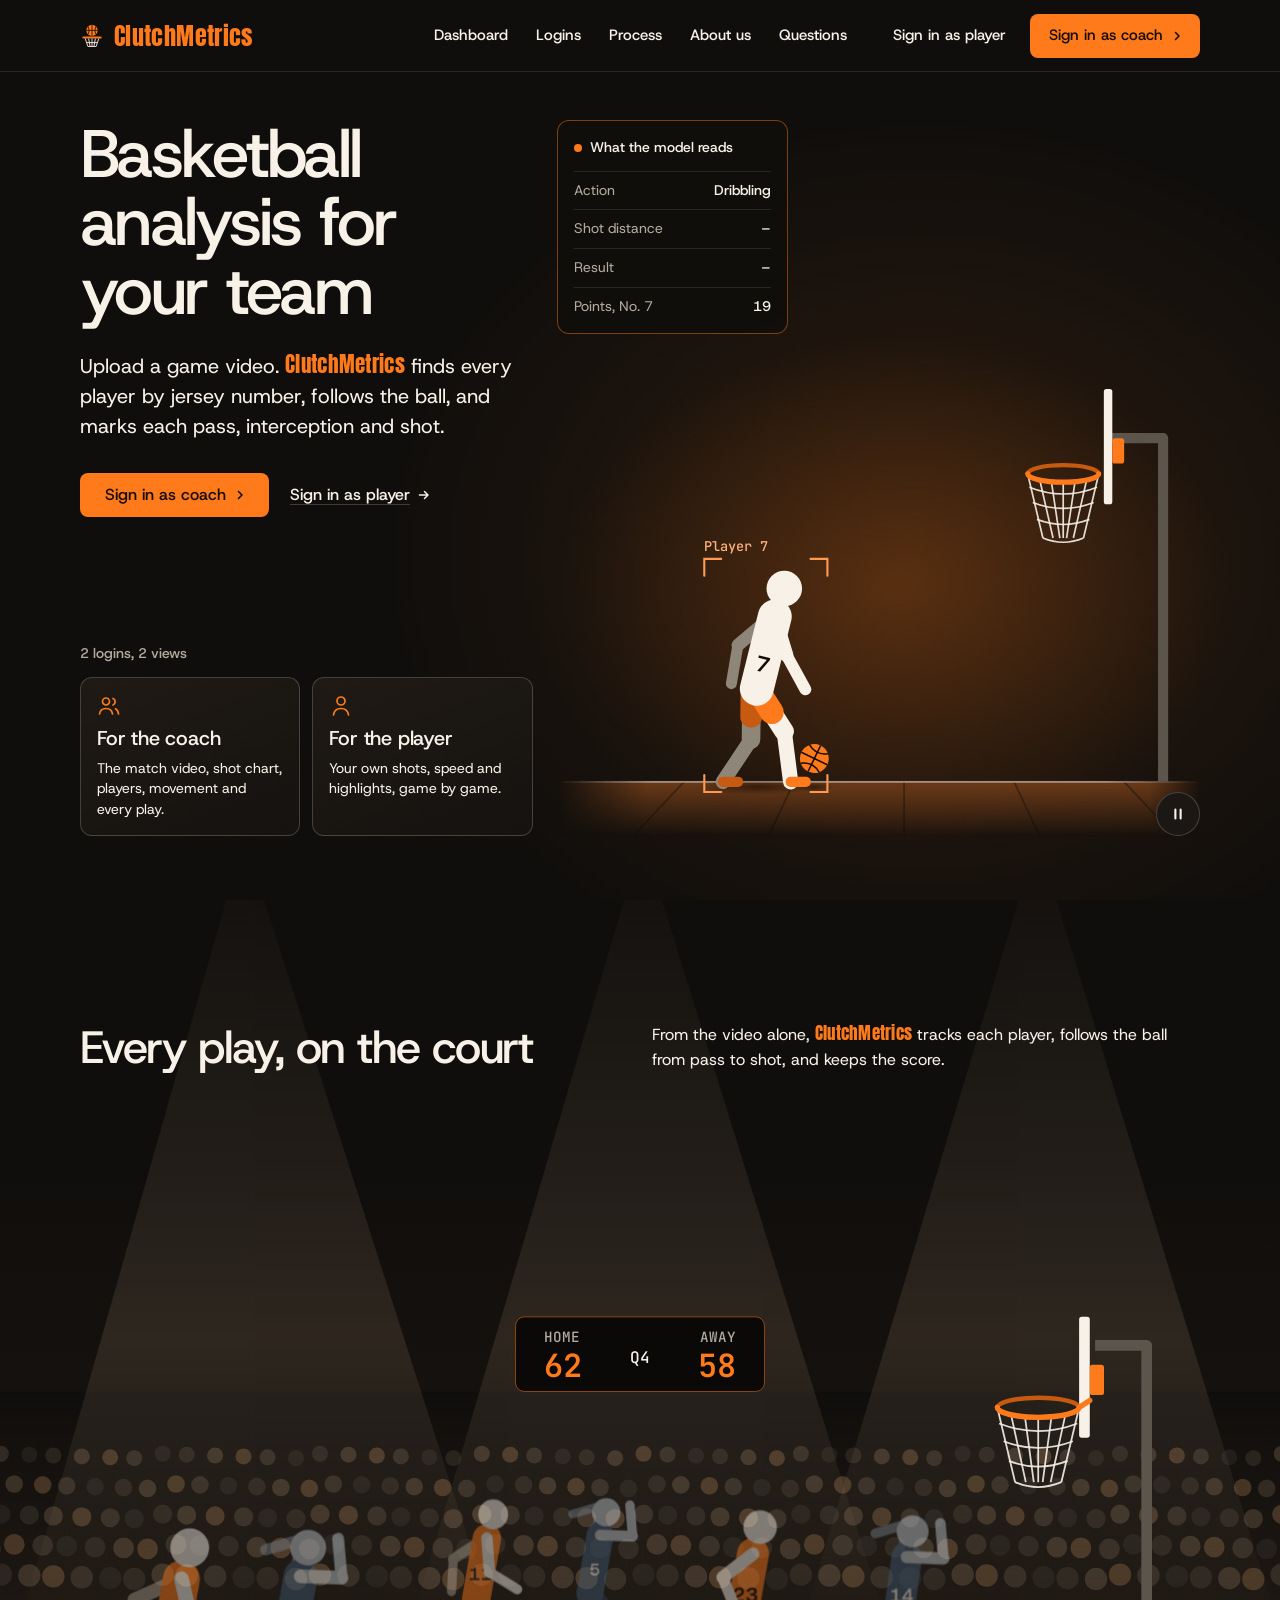
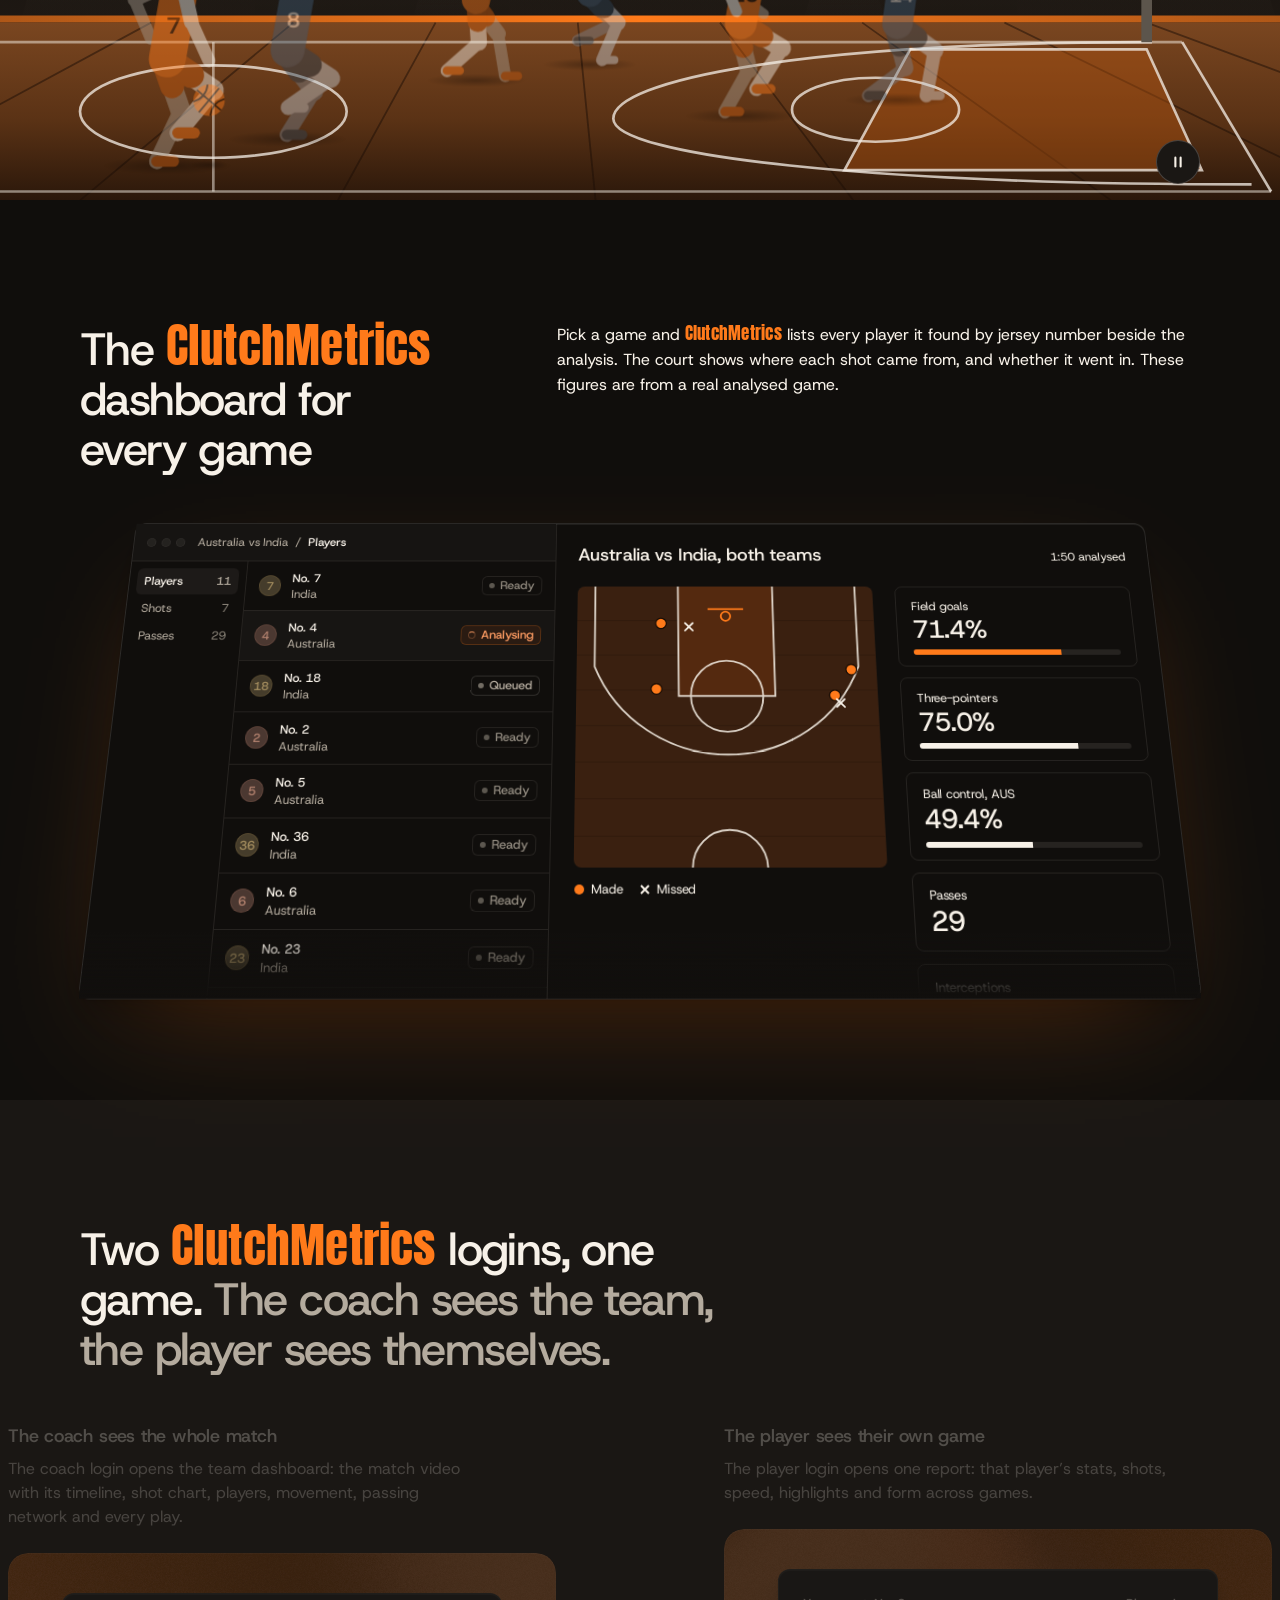
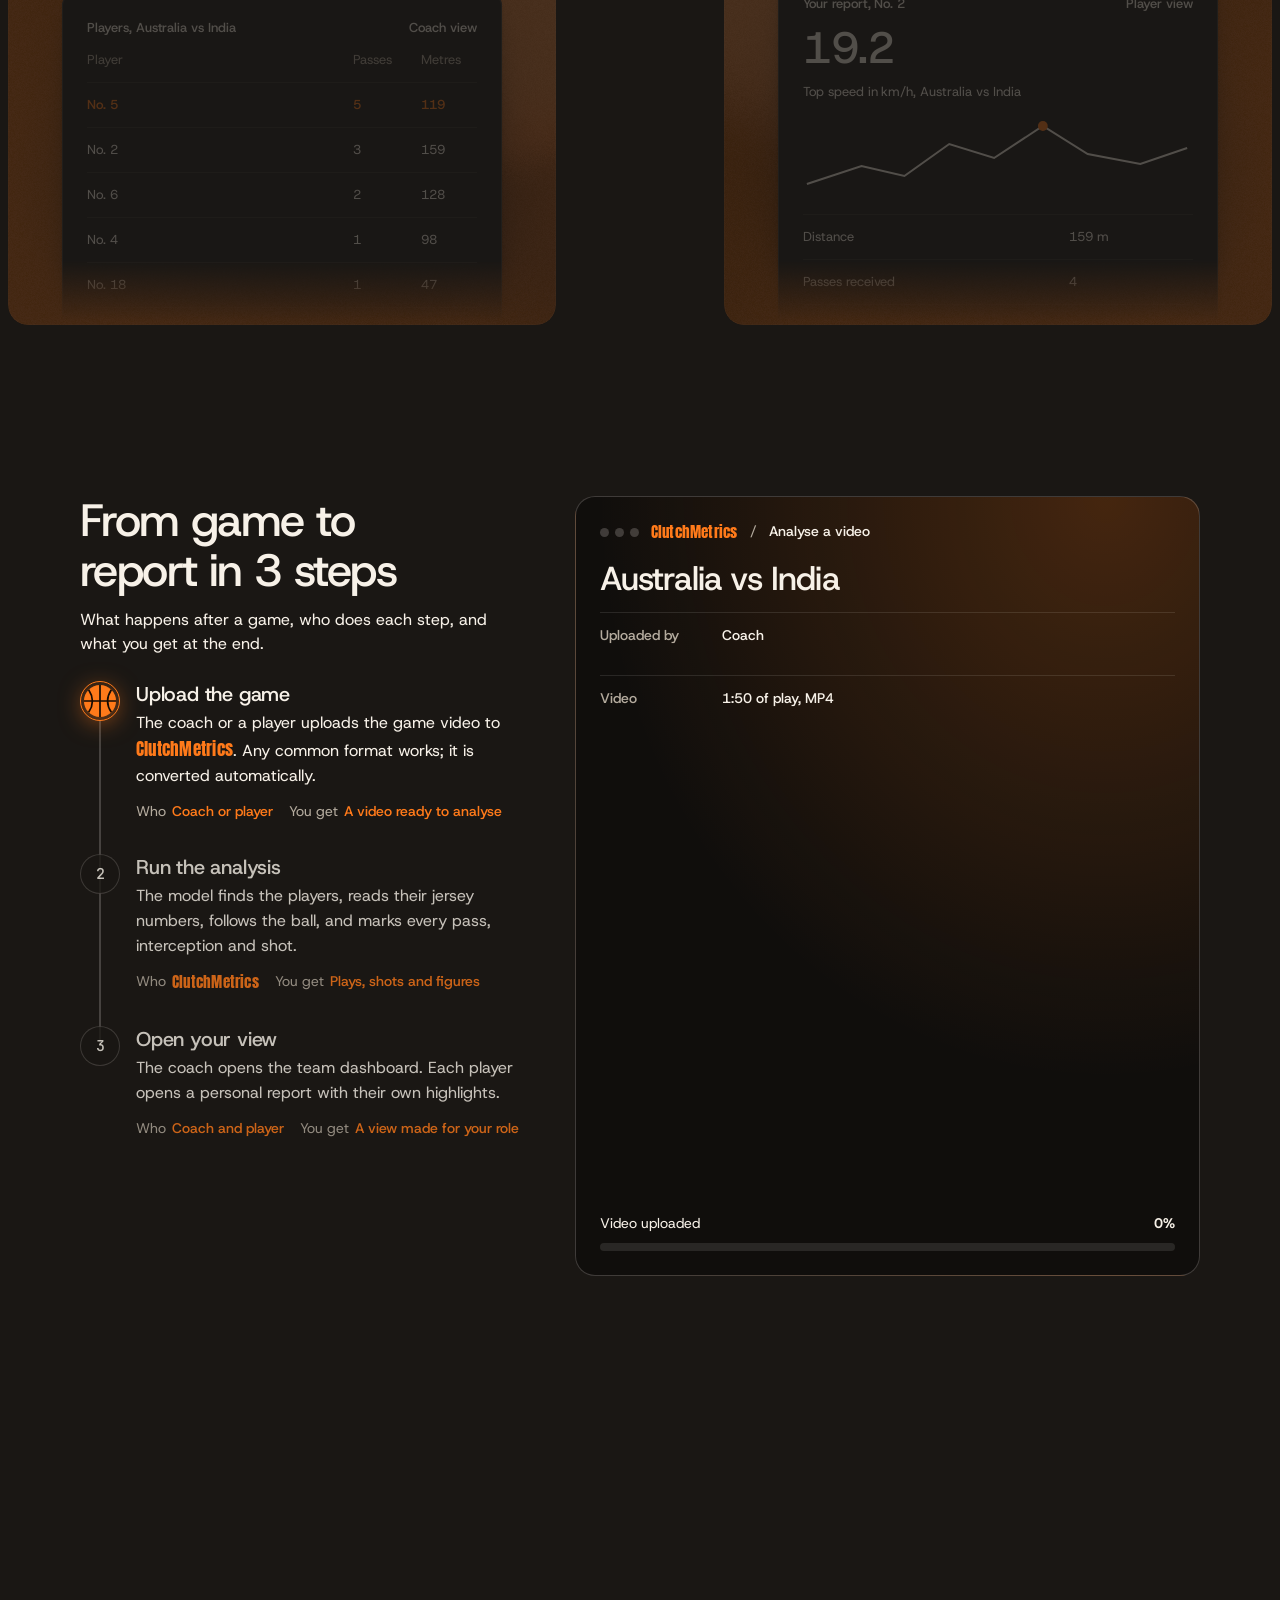
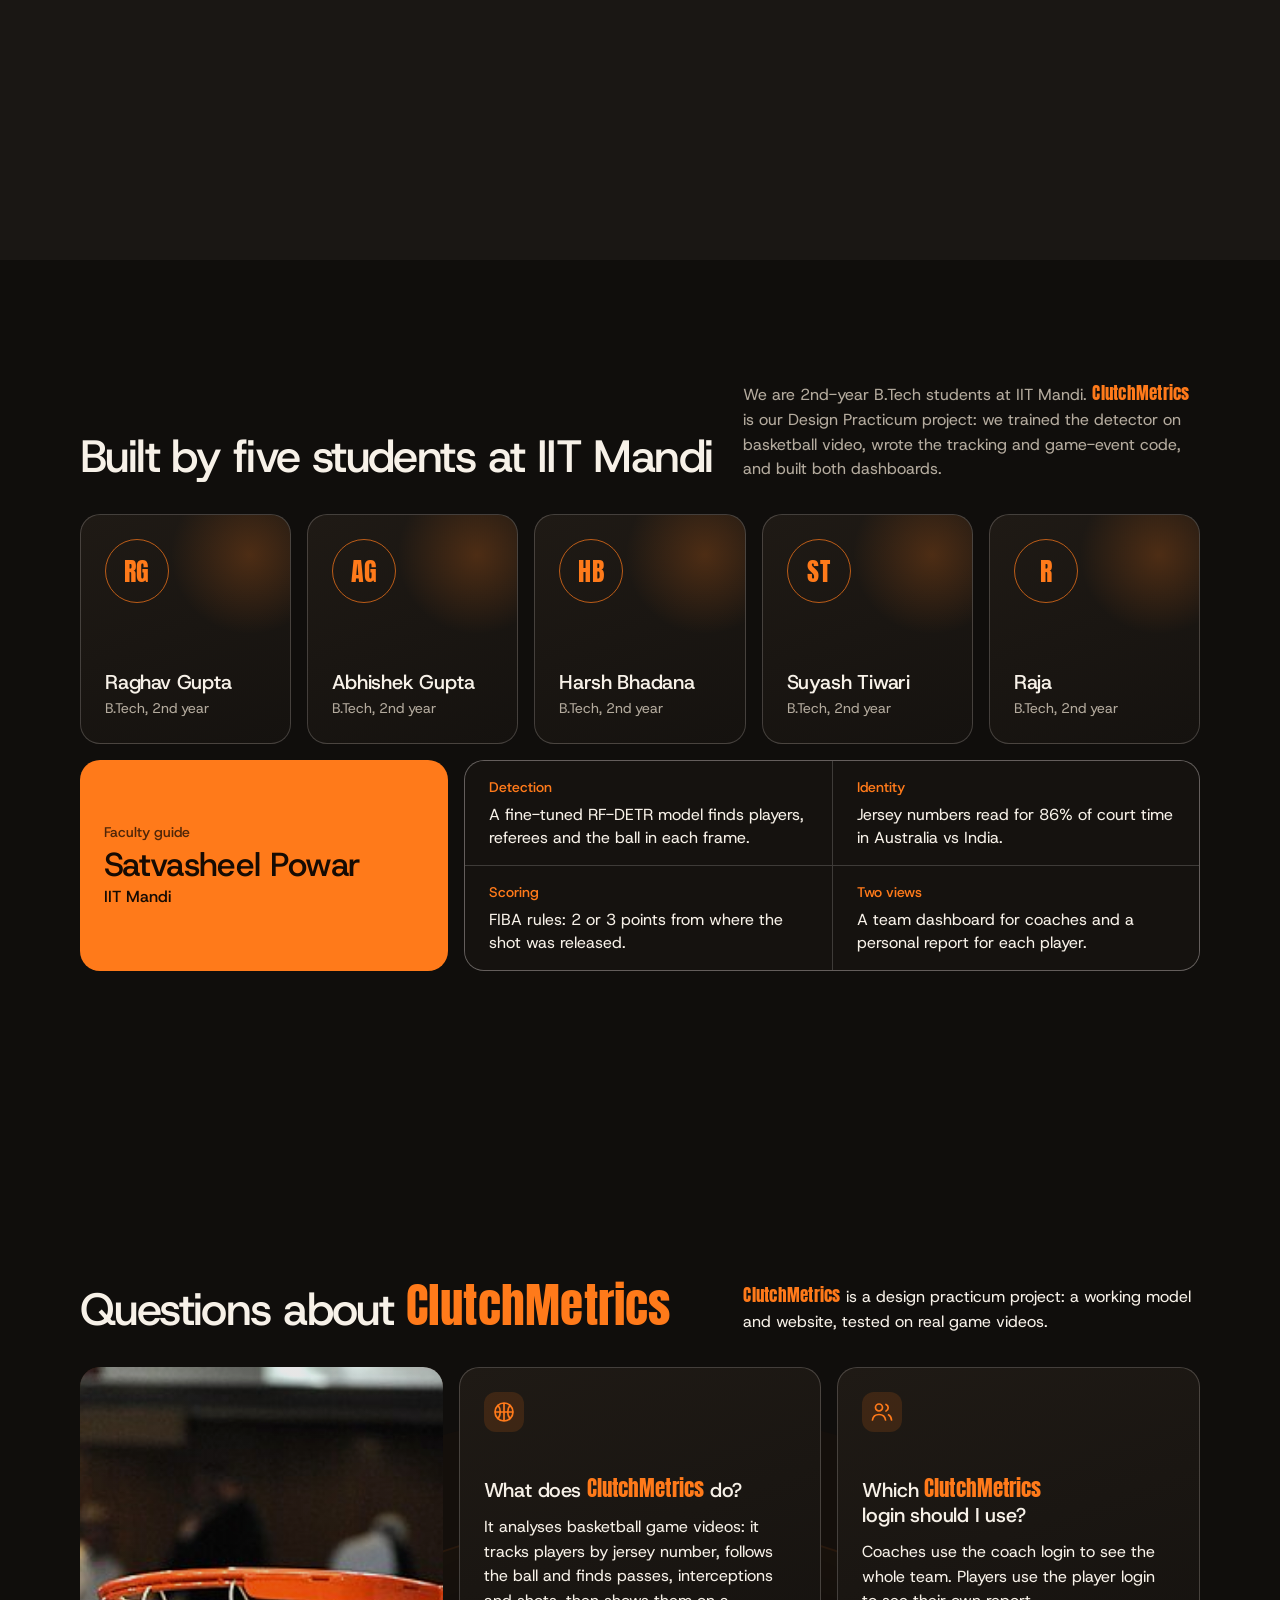
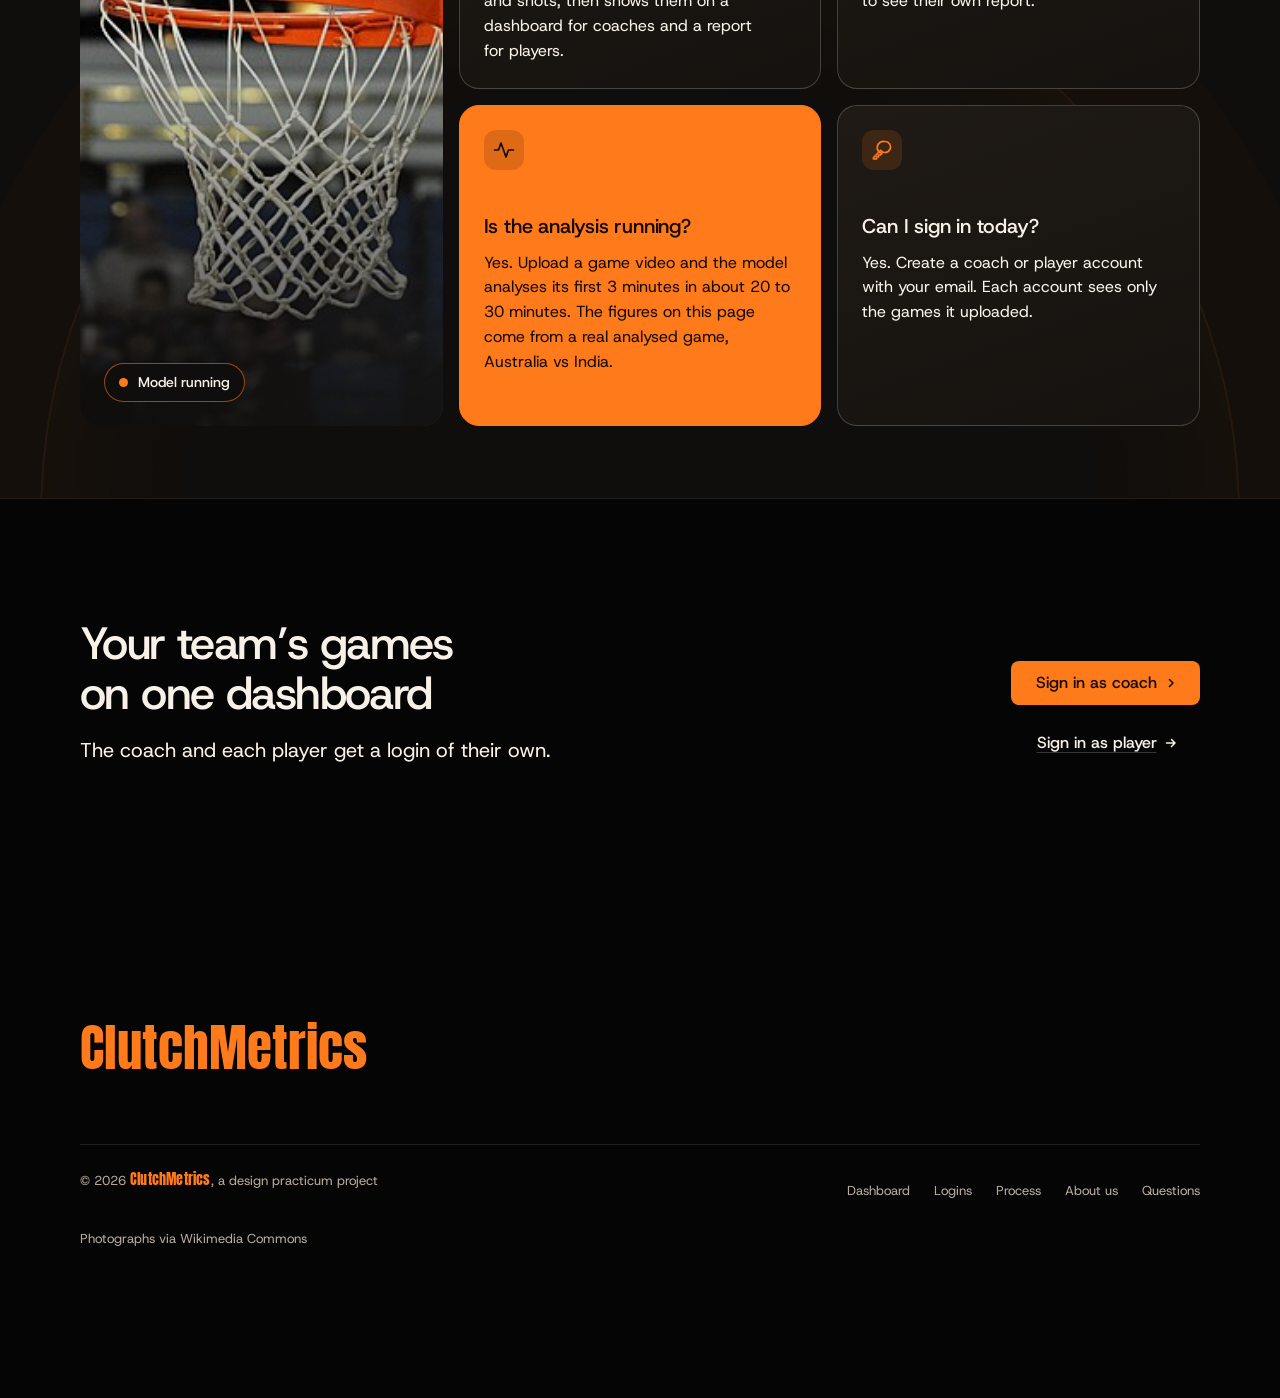
==== commit cc36f48c: "Home page: About us section (team, IIT Mandi, faculty guide, what we built) Co-Authored-By: Claude O" ====
--- a/index.html
+++ b/index.html
@@ -138,8 +138,8 @@
   @media (prefers-reduced-motion: reduce) { html { scroll-behavior: auto; } #logins .panel { transition: none; } }
   @media (max-width: 1023px) { .scene { min-height: 280px; } }
 </style>
-<link rel="stylesheet" href="scroll-fx.css?v=2">
-<link rel="stylesheet" href="court-scene.css">
+<link rel="stylesheet" href="scroll-fx.css?v=3">
+<link rel="stylesheet" href="court-scene.css?v=2">
 <link rel="stylesheet" href="cursor.css">
 </head>
 <body>
@@ -156,6 +156,7 @@
       <div class="nav__item"><a class="nav__link" href="#dashboard">Dashboard</a></div>
       <div class="nav__item"><a class="nav__link" href="#logins">Logins</a></div>
       <div class="nav__item"><a class="nav__link" href="#process">Process</a></div>
+      <div class="nav__item"><a class="nav__link" href="#about">About us</a></div>
       <div class="nav__item"><a class="nav__link" href="#questions">Questions</a></div>
     </nav>
     <div class="nav__actions">
@@ -493,7 +494,7 @@
           </div>
         </div>
         <div class="screen" role="group" aria-label="Step 2 on screen: the analysis marks 38 plays in 1 minute 50 seconds of Australia vs India: 7 shots, 29 passes and 2 interceptions, with 11 players identified">
-          <div class="screen__bar"><span class="screen__dots" aria-hidden="true"><i></i><i></i><i></i></span><span class="brand" translate="no">ClutchMetrics</span> / <b>Analysis</b><span class="screen__status">Reading Australia vs India</span></div>
+          <div class="screen__bar"><span class="screen__dots" aria-hidden="true"><i></i><i></i><i></i></span><span class="brand" translate="no">ClutchMetrics</span> / <b>Analysis</b><span class="screen__status">Analysing</span></div>
           <p class="screen__title">Every play, in order</p>
           <div class="quarters" data-timeline>
             <div class="quarter"><span>0:00</span><div class="quarter__track" data-quarter="0"></div></div>
@@ -538,6 +539,37 @@
     </div></div>
   </section>
 
+  <section class="section about" id="about" aria-labelledby="about-h">
+    <div class="wrap">
+      <div class="about__head">
+        <h2 id="about-h">Built by five students at IIT Mandi</h2>
+        <p>We are 2nd-year B.Tech students at IIT Mandi. <span class="brand" translate="no">ClutchMetrics</span> is our Design Practicum project: we trained the detector on basketball video, wrote the tracking and game-event code, and built both dashboards.</p>
+      </div>
+
+      <ul class="about__team" aria-label="The team">
+        <li class="member"><span class="member__mark" aria-hidden="true">RG</span><h3>Raghav Gupta</h3><p>B.Tech, 2nd year</p></li>
+        <li class="member"><span class="member__mark" aria-hidden="true">AG</span><h3>Abhishek Gupta</h3><p>B.Tech, 2nd year</p></li>
+        <li class="member"><span class="member__mark" aria-hidden="true">HB</span><h3>Harsh Bhadana</h3><p>B.Tech, 2nd year</p></li>
+        <li class="member"><span class="member__mark" aria-hidden="true">ST</span><h3>Suyash Tiwari</h3><p>B.Tech, 2nd year</p></li>
+        <li class="member"><span class="member__mark" aria-hidden="true">R</span><h3>Raja</h3><p>B.Tech, 2nd year</p></li>
+      </ul>
+
+      <div class="about__foot">
+        <div class="guide">
+          <span class="guide__label">Faculty guide</span>
+          <p class="guide__name">Satvasheel Powar</p>
+          <p class="guide__where">IIT Mandi</p>
+        </div>
+        <dl class="about__facts" aria-label="What we built">
+          <div><dt>Detection</dt><dd>A fine-tuned RF-DETR model finds players, referees and the ball in each frame.</dd></div>
+          <div><dt>Identity</dt><dd>Jersey numbers read for 86% of court time in Australia vs India.</dd></div>
+          <div><dt>Scoring</dt><dd>FIBA rules: 2 or 3 points from where the shot was released.</dd></div>
+          <div><dt>Two views</dt><dd>A team dashboard for coaches and a personal report for each player.</dd></div>
+        </dl>
+      </div>
+    </div>
+  </section>
+
   <section class="section asks" id="questions" aria-labelledby="questions-h">
     <div class="wrap">
       <div class="asks__head">
@@ -573,7 +605,7 @@
     <div class="closing__links">
       <div class="footer__legal">
         <span>&copy; 2026 <span class="brand" translate="no">ClutchMetrics</span>, a design practicum project</span>
-        <nav aria-label="Footer" class="foot-nav"><a href="#dashboard">Dashboard</a><a href="#logins">Logins</a><a href="#process">Process</a><a href="#questions">Questions</a></nav>
+        <nav aria-label="Footer" class="foot-nav"><a href="#dashboard">Dashboard</a><a href="#logins">Logins</a><a href="#process">Process</a><a href="#about">About us</a><a href="#questions">Questions</a></nav>
         <a class="credits" href="credits.html">Photographs via Wikimedia Commons</a>
       </div>
     </div>
--- a/scroll-fx.css
+++ b/scroll-fx.css
@@ -77,6 +77,8 @@
 .legend span { display: inline-flex; align-items: center; gap: 7px; }
 .legend i { width: 9px; height: 9px; border-radius: 50%; border: 1.5px solid #f7f1e8; }
 .legend i.is-made { background: var(--accent); border-color: var(--accent); }
+.screens .legend { flex-wrap: wrap; }
+.screens .legend span { white-space: nowrap; }
 .legend i.is-play { width: 6px; height: 6px; border: 0; background: rgb(247 241 232 / .55); }
 .tiles { display: grid; grid-template-columns: repeat(3, minmax(0, 1fr)); gap: var(--s-3); }
 .tile-n { padding: var(--s-3) var(--s-4); border: 1px solid var(--line); border-radius: var(--r-sm); background: var(--bg); }
--- a/court-scene.css
+++ b/court-scene.css
@@ -116,3 +116,38 @@
   .game__tile { min-width: 0; padding: var(--s-3); }
   .game__tile:nth-child(3) { grid-column: 1 / -1; }
 }
+
+/* ---- about us: the team, the faculty guide, what was built */
+.about__head { display: grid; grid-template-columns: minmax(0, 7fr) minmax(0, 5fr); gap: var(--s-5); align-items: end; margin-bottom: var(--s-6); }
+.about__head h2 { margin: 0; text-wrap: balance; }
+.about__head p { margin: 0; color: var(--muted); }
+.about__team { display: grid; grid-template-columns: repeat(5, minmax(0, 1fr)); gap: var(--s-4); margin: 0 0 var(--s-4); padding: 0; list-style: none; }
+.member { position: relative; display: grid; align-content: end; gap: 4px; min-height: 230px; padding: var(--s-5); border: 1px solid var(--line-strong); border-radius: var(--r-lg); background: linear-gradient(160deg, #1f1a15, #15120f); overflow: hidden; isolation: isolate; transition: transform .28s cubic-bezier(.22, 1, .36, 1), border-color .28s ease, box-shadow .28s ease; }
+.member::before { content: ""; position: absolute; right: -40px; top: -40px; z-index: -1; width: 160px; height: 160px; border-radius: 50%; background: radial-gradient(circle, rgb(255 122 26 / .22), transparent 70%); transition: transform .5s cubic-bezier(.22, 1, .36, 1); }
+.member:hover { transform: translateY(-2px); border-color: rgb(255 122 26 / .7); box-shadow: 0 22px 60px -26px rgb(255 122 26 / .7); }
+.member:hover::before { transform: scale(1.35); }
+.member__mark { position: absolute; left: var(--s-5); top: var(--s-5); display: grid; place-items: center; width: 64px; height: 64px; border-radius: 50%; border: 1.5px solid rgb(255 122 26 / .7); color: var(--accent); font: 400 26px/1 "Anton", var(--font-display); letter-spacing: .02em; transition: background-color .28s ease, color .28s ease; }
+.member:hover .member__mark { background: var(--accent); color: #160b03; }
+.member h3 { margin: 0; font: 500 var(--t-card)/1.2 var(--font-display); letter-spacing: -.01em; }
+.member p { margin: 0; color: var(--muted); font-size: var(--t-small); }
+.about__foot { display: grid; grid-template-columns: minmax(0, 4fr) minmax(0, 8fr); gap: var(--s-4); }
+.guide { display: grid; align-content: center; gap: 2px; padding: var(--s-6) var(--s-5); border-radius: var(--r-lg); background: var(--accent); color: #160b03; }
+.guide__label { font-size: var(--t-small); font-weight: 500; opacity: .75; }
+.guide__name { margin: 0; font: 500 clamp(26px, 2.6vw, 34px)/1.1 var(--font-display); letter-spacing: -.02em; }
+.guide__where { margin: 0; font-weight: 500; }
+.about__facts { display: grid; grid-template-columns: repeat(2, minmax(0, 1fr)); gap: 1px; margin: 0; border: 1px solid var(--line-strong); border-radius: var(--r-lg); overflow: hidden; background: var(--line-strong); }
+.about__facts div { display: grid; gap: 4px; align-content: start; padding: var(--s-4) var(--s-5); background: #15120f; }
+.about__facts dt { color: var(--accent); font-size: var(--t-small); font-weight: 500; }
+.about__facts dd { margin: 0; line-height: 1.45; }
+@media (max-width: 1023px) {
+  .about__head, .about__foot { grid-template-columns: minmax(0, 1fr); }
+  .about__team { grid-template-columns: repeat(3, minmax(0, 1fr)); }
+}
+@media (max-width: 639px) {
+  .about__team { grid-template-columns: repeat(2, minmax(0, 1fr)); }
+  .about__team .member:last-child { grid-column: 1 / -1; }
+  .member { min-height: 170px; padding: var(--s-4); }
+  .member__mark { left: var(--s-4); top: var(--s-4); width: 52px; height: 52px; font-size: 21px; }
+  .about__facts { grid-template-columns: minmax(0, 1fr); }
+}
+@media (prefers-reduced-motion: reduce) { .member, .member::before { transition: none; } }
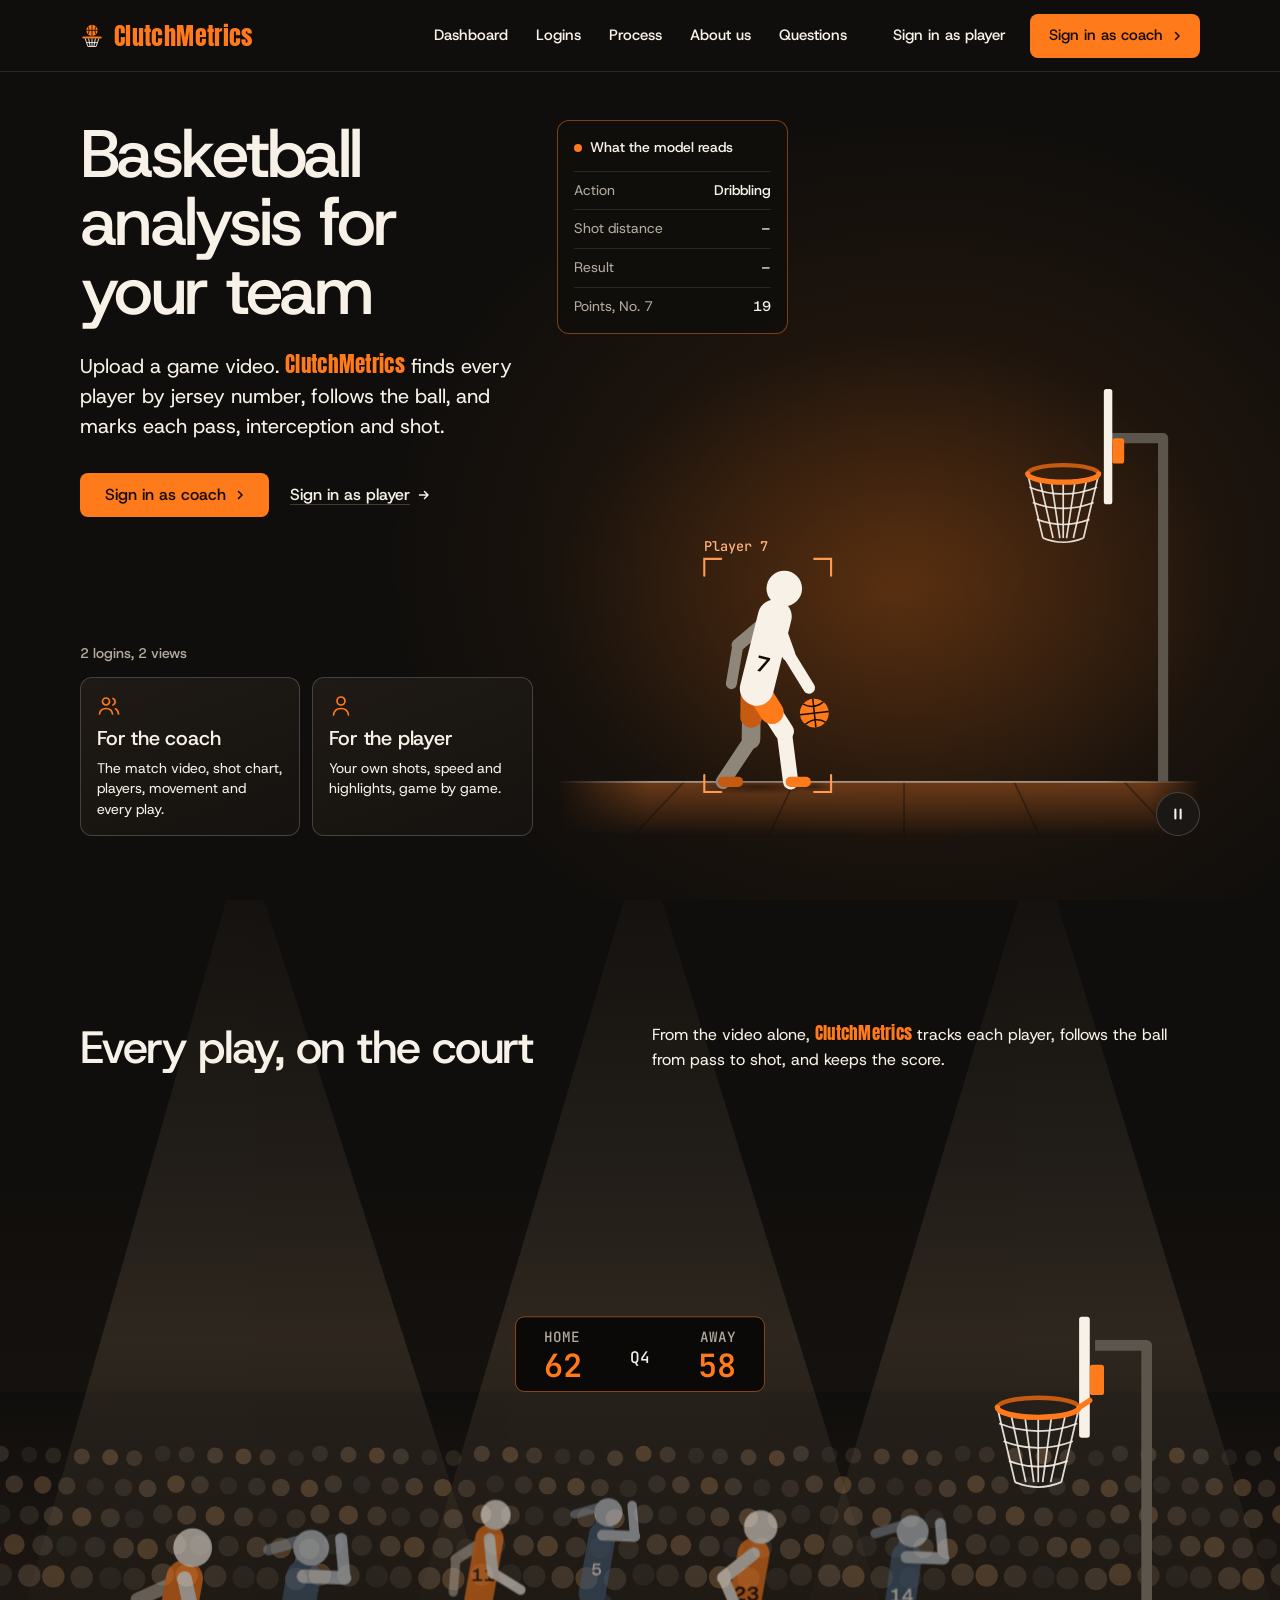
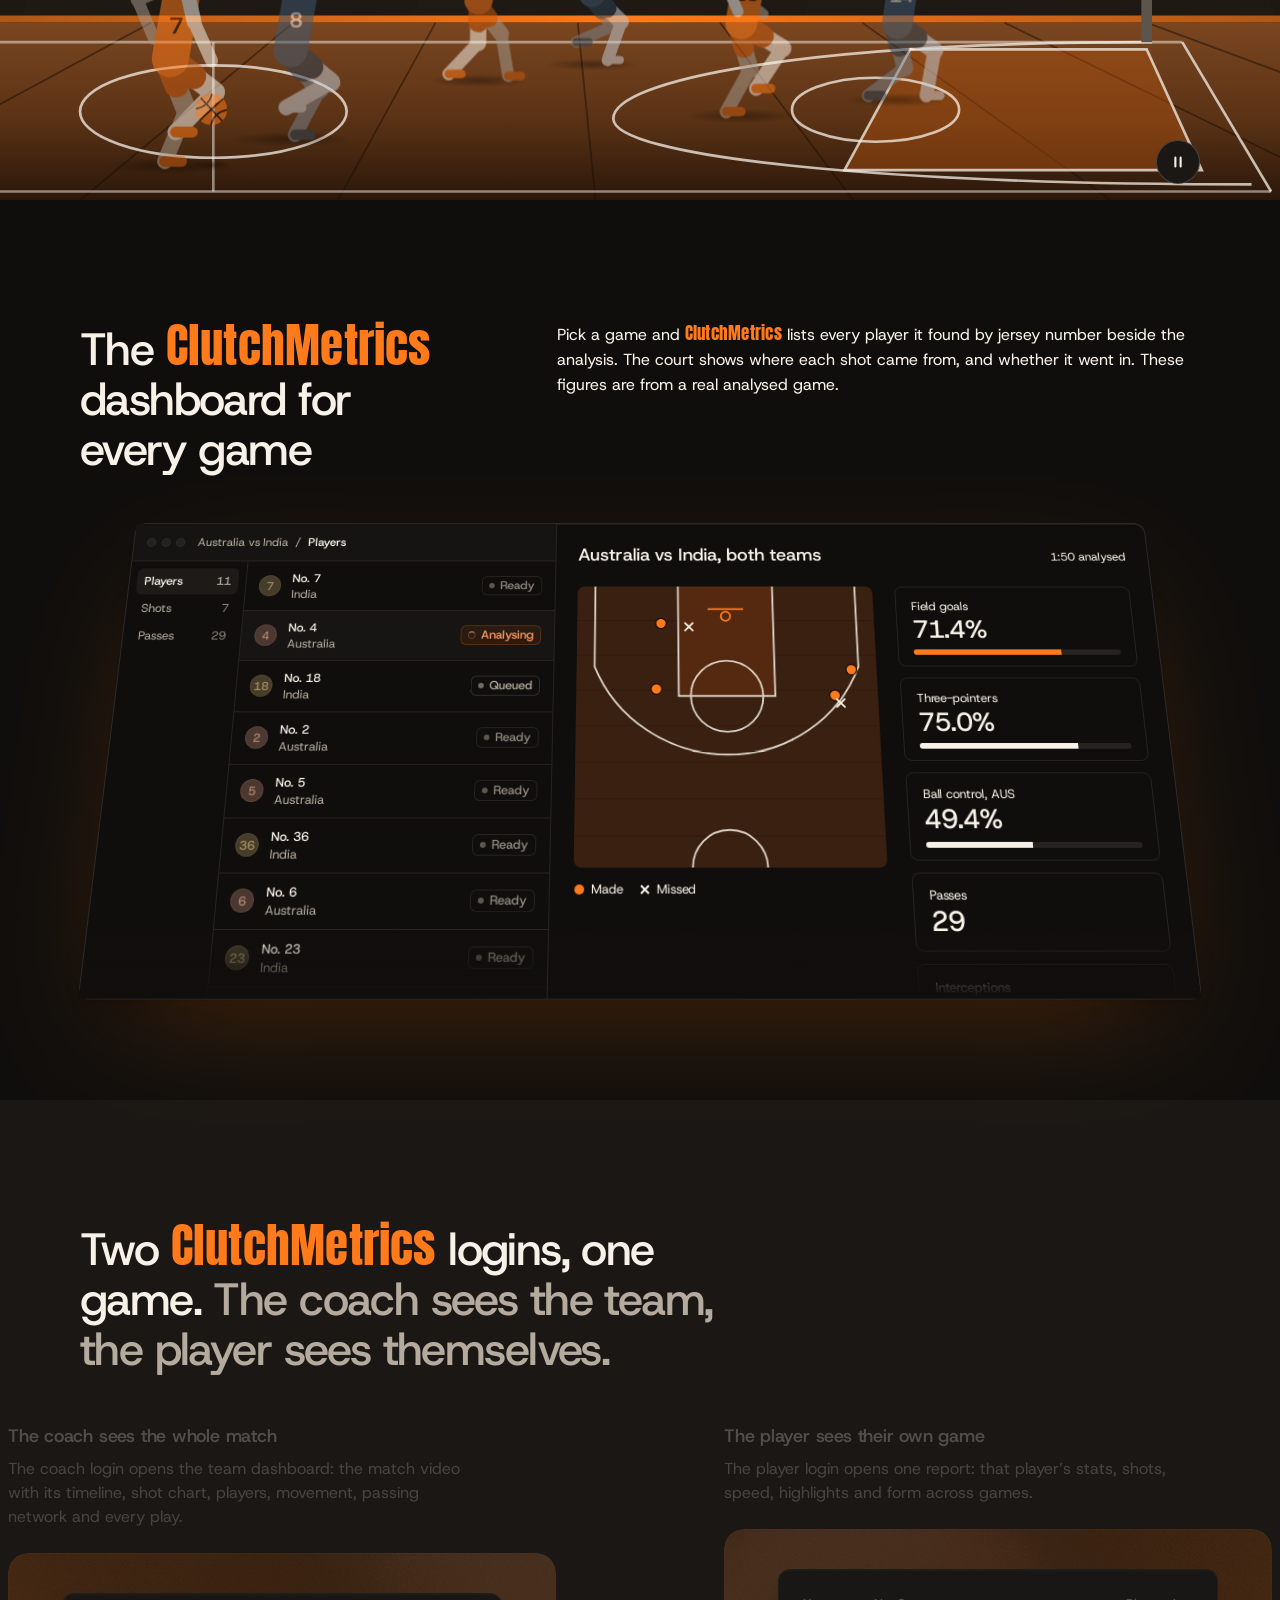
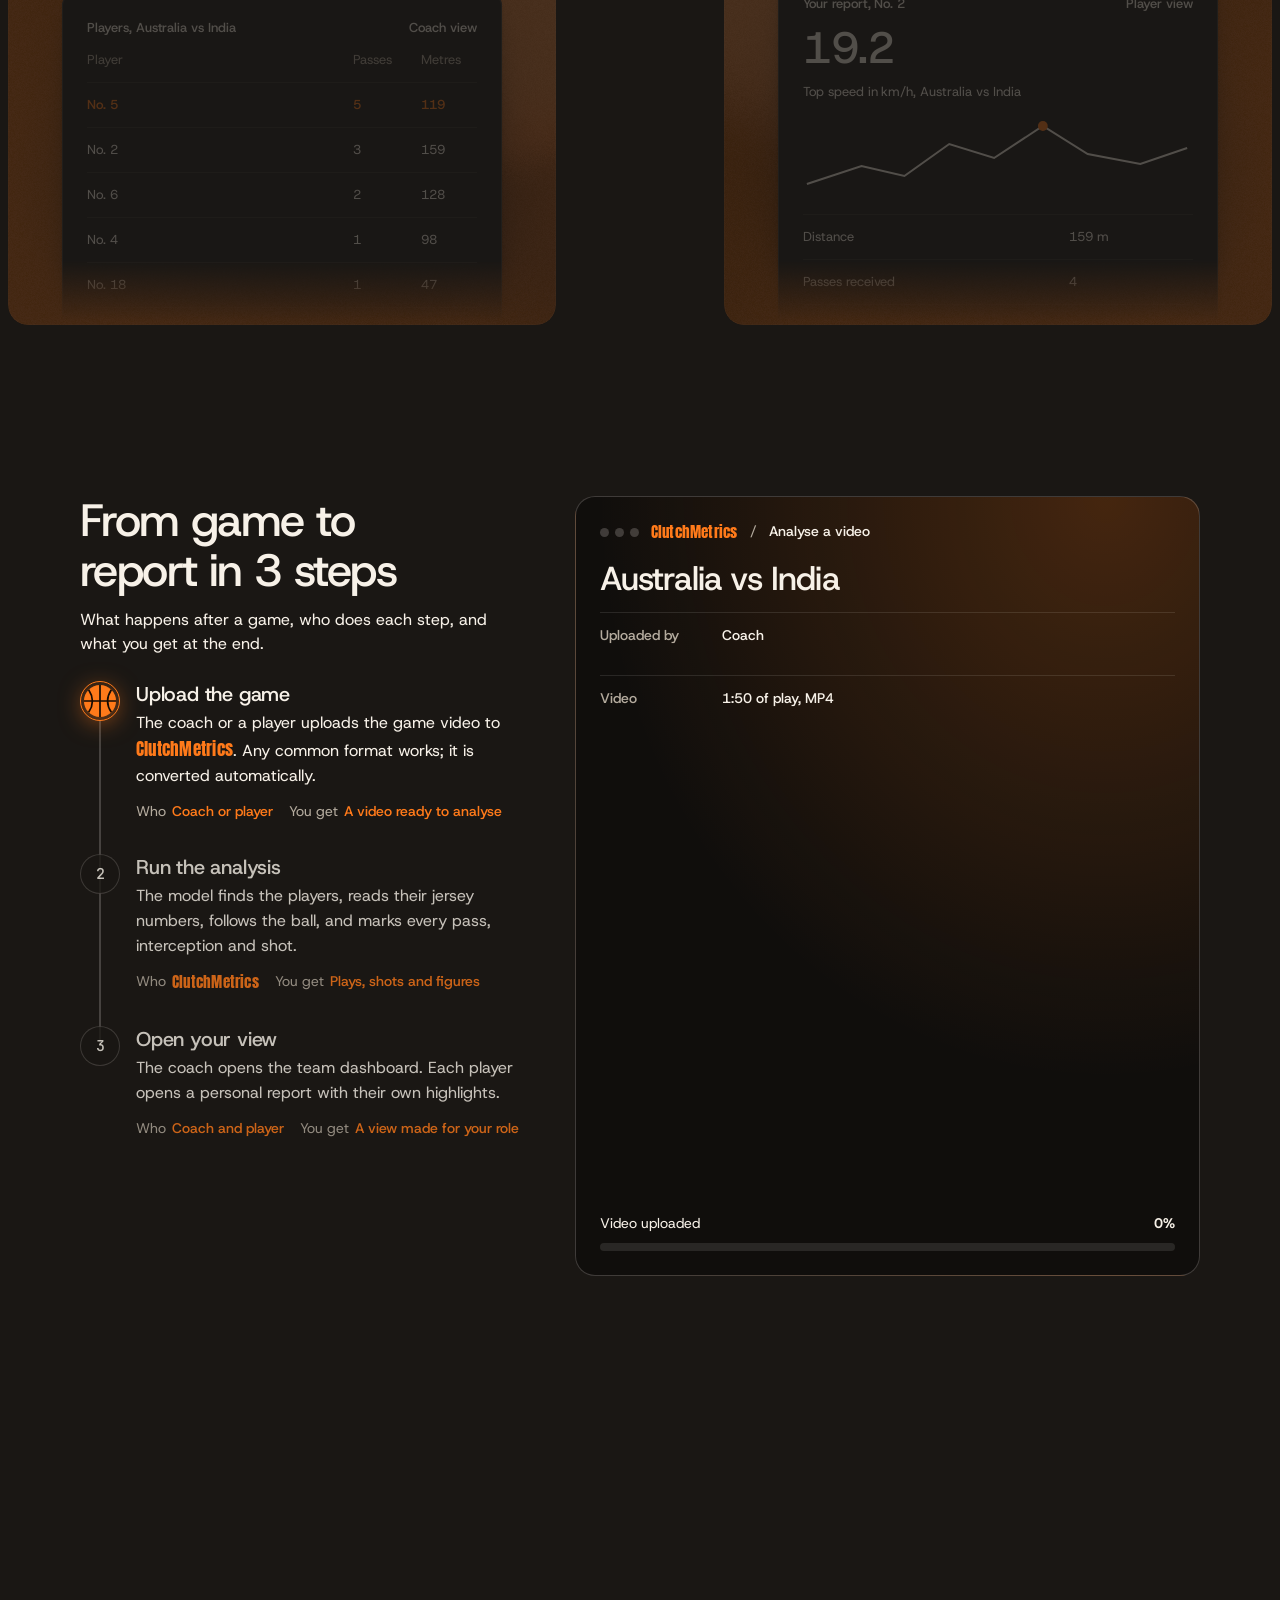
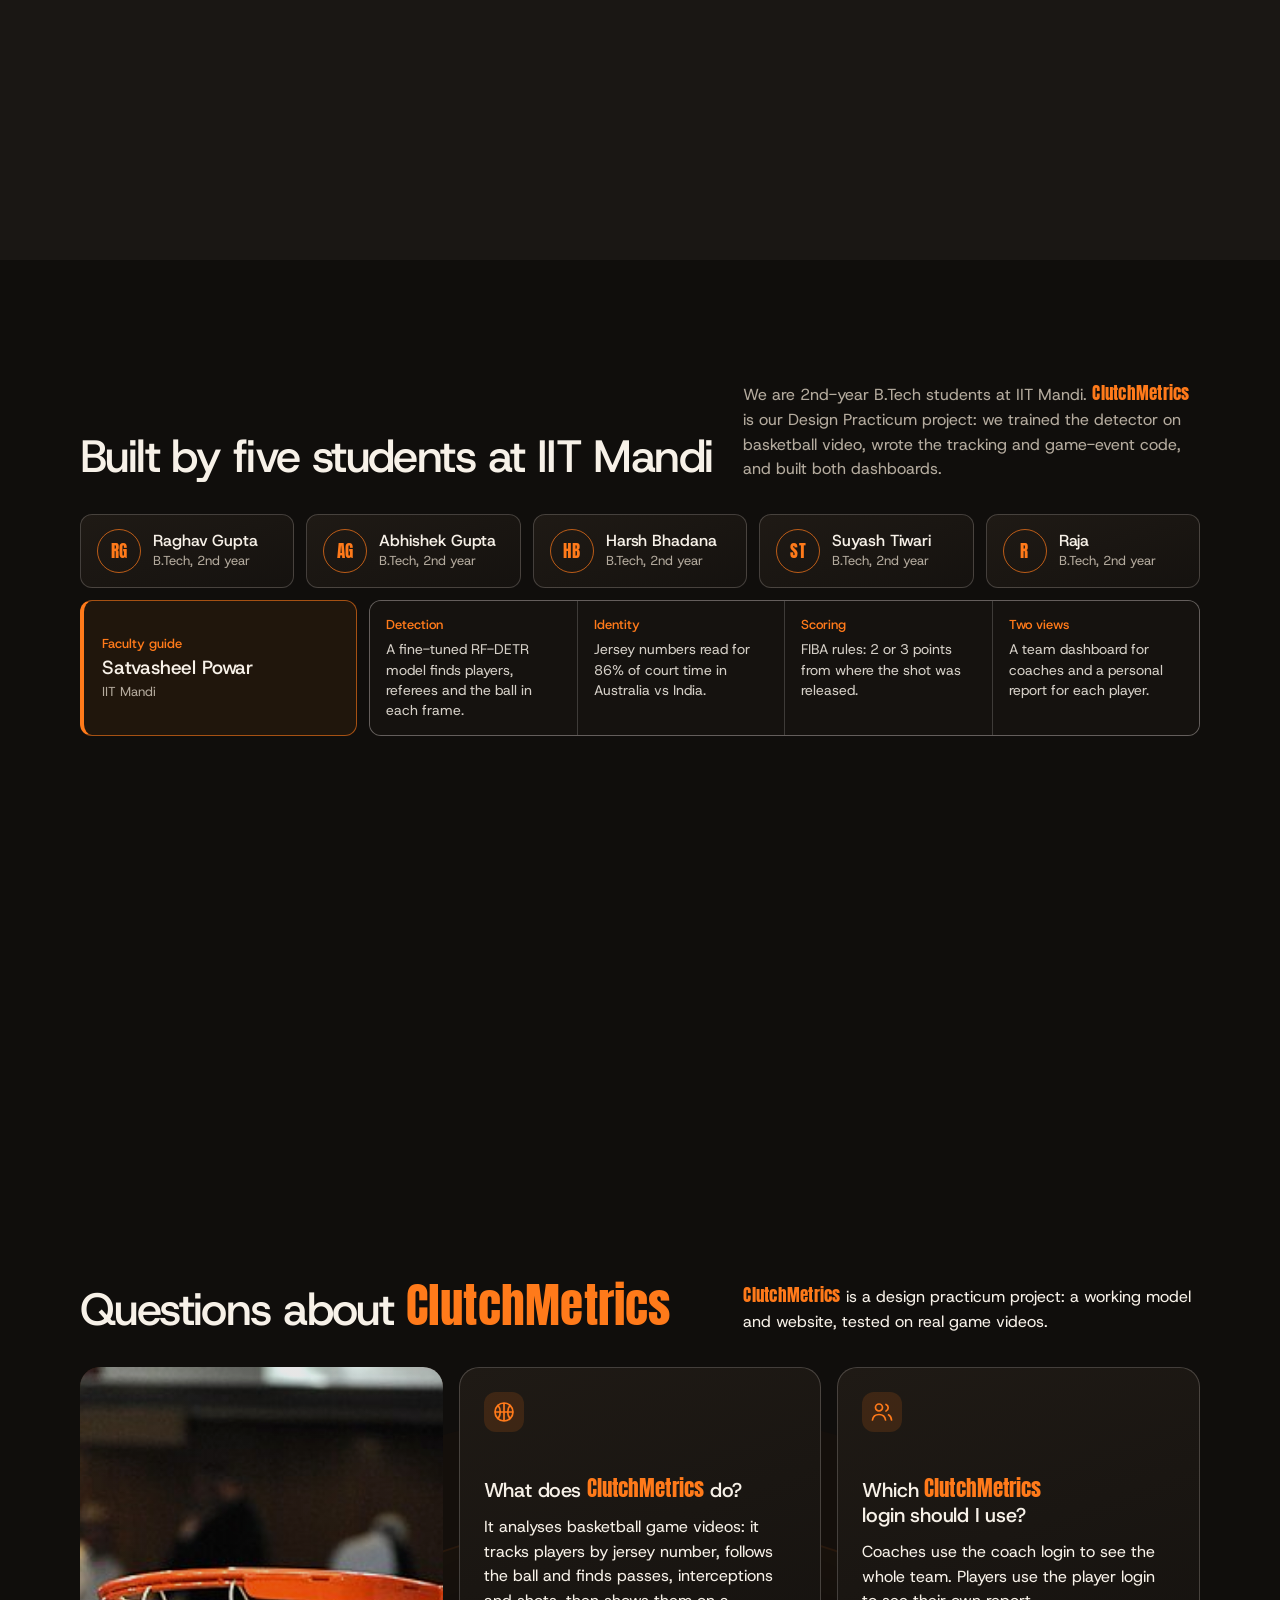
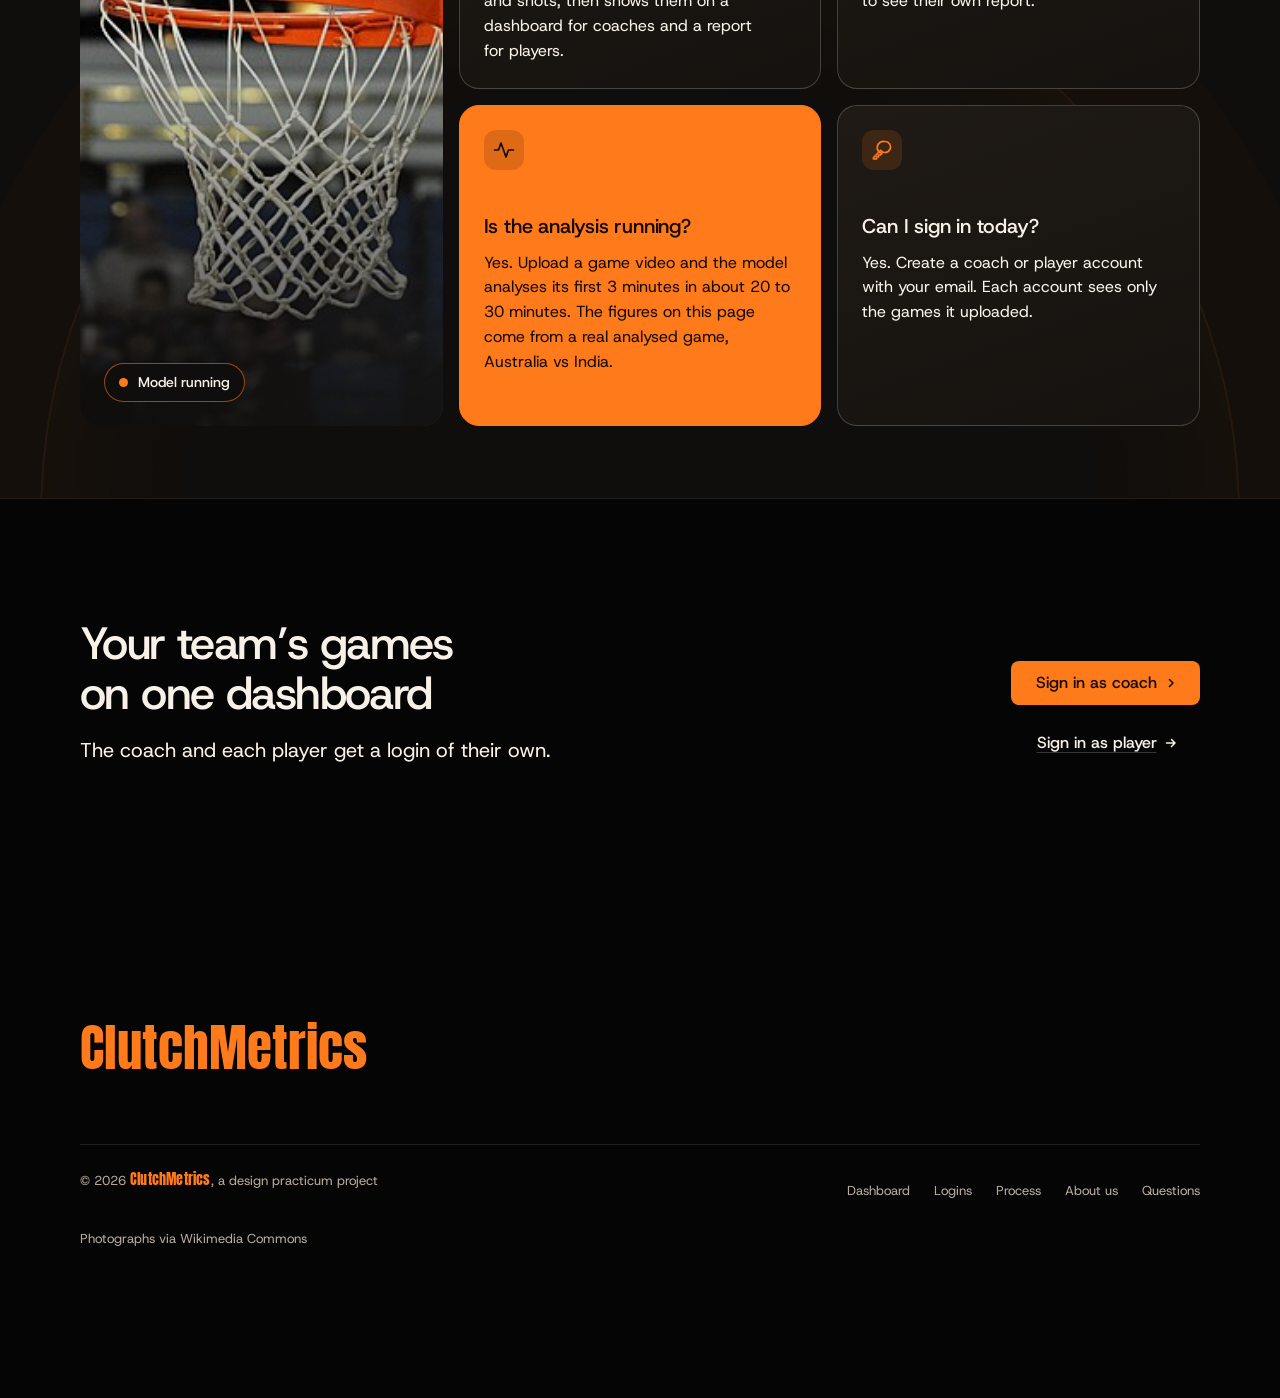
==== commit bf822d41: "About us: compact team row, slim faculty card and facts strip Co-Authored-By: Claude Opus 5.5 <norep" ====
--- a/index.html
+++ b/index.html
@@ -139,7 +139,7 @@
   @media (max-width: 1023px) { .scene { min-height: 280px; } }
 </style>
 <link rel="stylesheet" href="scroll-fx.css?v=3">
-<link rel="stylesheet" href="court-scene.css?v=2">
+<link rel="stylesheet" href="court-scene.css?v=3">
 <link rel="stylesheet" href="cursor.css">
 </head>
 <body>
--- a/court-scene.css
+++ b/court-scene.css
@@ -121,33 +121,29 @@
 .about__head { display: grid; grid-template-columns: minmax(0, 7fr) minmax(0, 5fr); gap: var(--s-5); align-items: end; margin-bottom: var(--s-6); }
 .about__head h2 { margin: 0; text-wrap: balance; }
 .about__head p { margin: 0; color: var(--muted); }
-.about__team { display: grid; grid-template-columns: repeat(5, minmax(0, 1fr)); gap: var(--s-4); margin: 0 0 var(--s-4); padding: 0; list-style: none; }
-.member { position: relative; display: grid; align-content: end; gap: 4px; min-height: 230px; padding: var(--s-5); border: 1px solid var(--line-strong); border-radius: var(--r-lg); background: linear-gradient(160deg, #1f1a15, #15120f); overflow: hidden; isolation: isolate; transition: transform .28s cubic-bezier(.22, 1, .36, 1), border-color .28s ease, box-shadow .28s ease; }
-.member::before { content: ""; position: absolute; right: -40px; top: -40px; z-index: -1; width: 160px; height: 160px; border-radius: 50%; background: radial-gradient(circle, rgb(255 122 26 / .22), transparent 70%); transition: transform .5s cubic-bezier(.22, 1, .36, 1); }
-.member:hover { transform: translateY(-2px); border-color: rgb(255 122 26 / .7); box-shadow: 0 22px 60px -26px rgb(255 122 26 / .7); }
-.member:hover::before { transform: scale(1.35); }
-.member__mark { position: absolute; left: var(--s-5); top: var(--s-5); display: grid; place-items: center; width: 64px; height: 64px; border-radius: 50%; border: 1.5px solid rgb(255 122 26 / .7); color: var(--accent); font: 400 26px/1 "Anton", var(--font-display); letter-spacing: .02em; transition: background-color .28s ease, color .28s ease; }
+.about__team { display: grid; grid-template-columns: repeat(5, minmax(0, 1fr)); gap: var(--s-3); margin: 0 0 var(--s-3); padding: 0; list-style: none; }
+.member { display: grid; grid-template-columns: auto minmax(0, 1fr); grid-template-rows: auto auto; column-gap: 12px; align-items: center; padding: 14px 16px; border: 1px solid var(--line-strong); border-radius: var(--r-md); background: linear-gradient(160deg, #1f1a15, #15120f); transition: transform .28s cubic-bezier(.22, 1, .36, 1), border-color .28s ease, box-shadow .28s ease; }
+.member:hover { transform: translateY(-2px); border-color: rgb(255 122 26 / .7); box-shadow: 0 16px 40px -24px rgb(255 122 26 / .7); }
+.member__mark { grid-row: 1 / 3; display: grid; place-items: center; width: 44px; height: 44px; border-radius: 50%; border: 1.5px solid rgb(255 122 26 / .7); color: var(--accent); font: 400 17px/1 "Anton", var(--font-display); letter-spacing: .02em; transition: background-color .28s ease, color .28s ease; }
 .member:hover .member__mark { background: var(--accent); color: #160b03; }
-.member h3 { margin: 0; font: 500 var(--t-card)/1.2 var(--font-display); letter-spacing: -.01em; }
-.member p { margin: 0; color: var(--muted); font-size: var(--t-small); }
-.about__foot { display: grid; grid-template-columns: minmax(0, 4fr) minmax(0, 8fr); gap: var(--s-4); }
-.guide { display: grid; align-content: center; gap: 2px; padding: var(--s-6) var(--s-5); border-radius: var(--r-lg); background: var(--accent); color: #160b03; }
-.guide__label { font-size: var(--t-small); font-weight: 500; opacity: .75; }
-.guide__name { margin: 0; font: 500 clamp(26px, 2.6vw, 34px)/1.1 var(--font-display); letter-spacing: -.02em; }
-.guide__where { margin: 0; font-weight: 500; }
-.about__facts { display: grid; grid-template-columns: repeat(2, minmax(0, 1fr)); gap: 1px; margin: 0; border: 1px solid var(--line-strong); border-radius: var(--r-lg); overflow: hidden; background: var(--line-strong); }
-.about__facts div { display: grid; gap: 4px; align-content: start; padding: var(--s-4) var(--s-5); background: #15120f; }
-.about__facts dt { color: var(--accent); font-size: var(--t-small); font-weight: 500; }
-.about__facts dd { margin: 0; line-height: 1.45; }
-@media (max-width: 1023px) {
+.member h3 { margin: 0; align-self: end; font: 500 16px/1.25 var(--font-display); letter-spacing: -.005em; overflow-wrap: anywhere; }
+.member p { margin: 0; align-self: start; color: var(--muted); font-size: 13px; }
+.about__foot { display: grid; grid-template-columns: minmax(0, 3fr) minmax(0, 9fr); gap: var(--s-3); }
+.guide { display: grid; align-content: center; gap: 2px; padding: 14px 18px; border: 1px solid rgb(255 122 26 / .6); border-left: 4px solid var(--accent); border-radius: var(--r-md); background: rgb(255 122 26 / .07); }
+.guide__label { color: var(--accent); font-size: 13px; font-weight: 500; }
+.guide__name { margin: 0; font: 500 19px/1.25 var(--font-display); letter-spacing: -.01em; }
+.guide__where { margin: 0; color: var(--muted); font-size: 13px; }
+.about__facts { display: grid; grid-template-columns: repeat(4, minmax(0, 1fr)); gap: 1px; margin: 0; border: 1px solid var(--line-strong); border-radius: var(--r-md); overflow: hidden; background: var(--line-strong); }
+.about__facts div { display: grid; gap: 4px; align-content: start; padding: 14px 16px; background: #15120f; }
+.about__facts dt { color: var(--accent); font-size: 13px; font-weight: 500; }
+.about__facts dd { margin: 0; font-size: 14px; line-height: 1.45; color: rgb(247 241 232 / .85); }
+@media (max-width: 1099px) {
   .about__head, .about__foot { grid-template-columns: minmax(0, 1fr); }
   .about__team { grid-template-columns: repeat(3, minmax(0, 1fr)); }
+  .about__facts { grid-template-columns: repeat(2, minmax(0, 1fr)); }
 }
 @media (max-width: 639px) {
-  .about__team { grid-template-columns: repeat(2, minmax(0, 1fr)); }
-  .about__team .member:last-child { grid-column: 1 / -1; }
-  .member { min-height: 170px; padding: var(--s-4); }
-  .member__mark { left: var(--s-4); top: var(--s-4); width: 52px; height: 52px; font-size: 21px; }
+  .about__team { grid-template-columns: minmax(0, 1fr); }
   .about__facts { grid-template-columns: minmax(0, 1fr); }
 }
-@media (prefers-reduced-motion: reduce) { .member, .member::before { transition: none; } }
+@media (prefers-reduced-motion: reduce) { .member { transition: none; } }
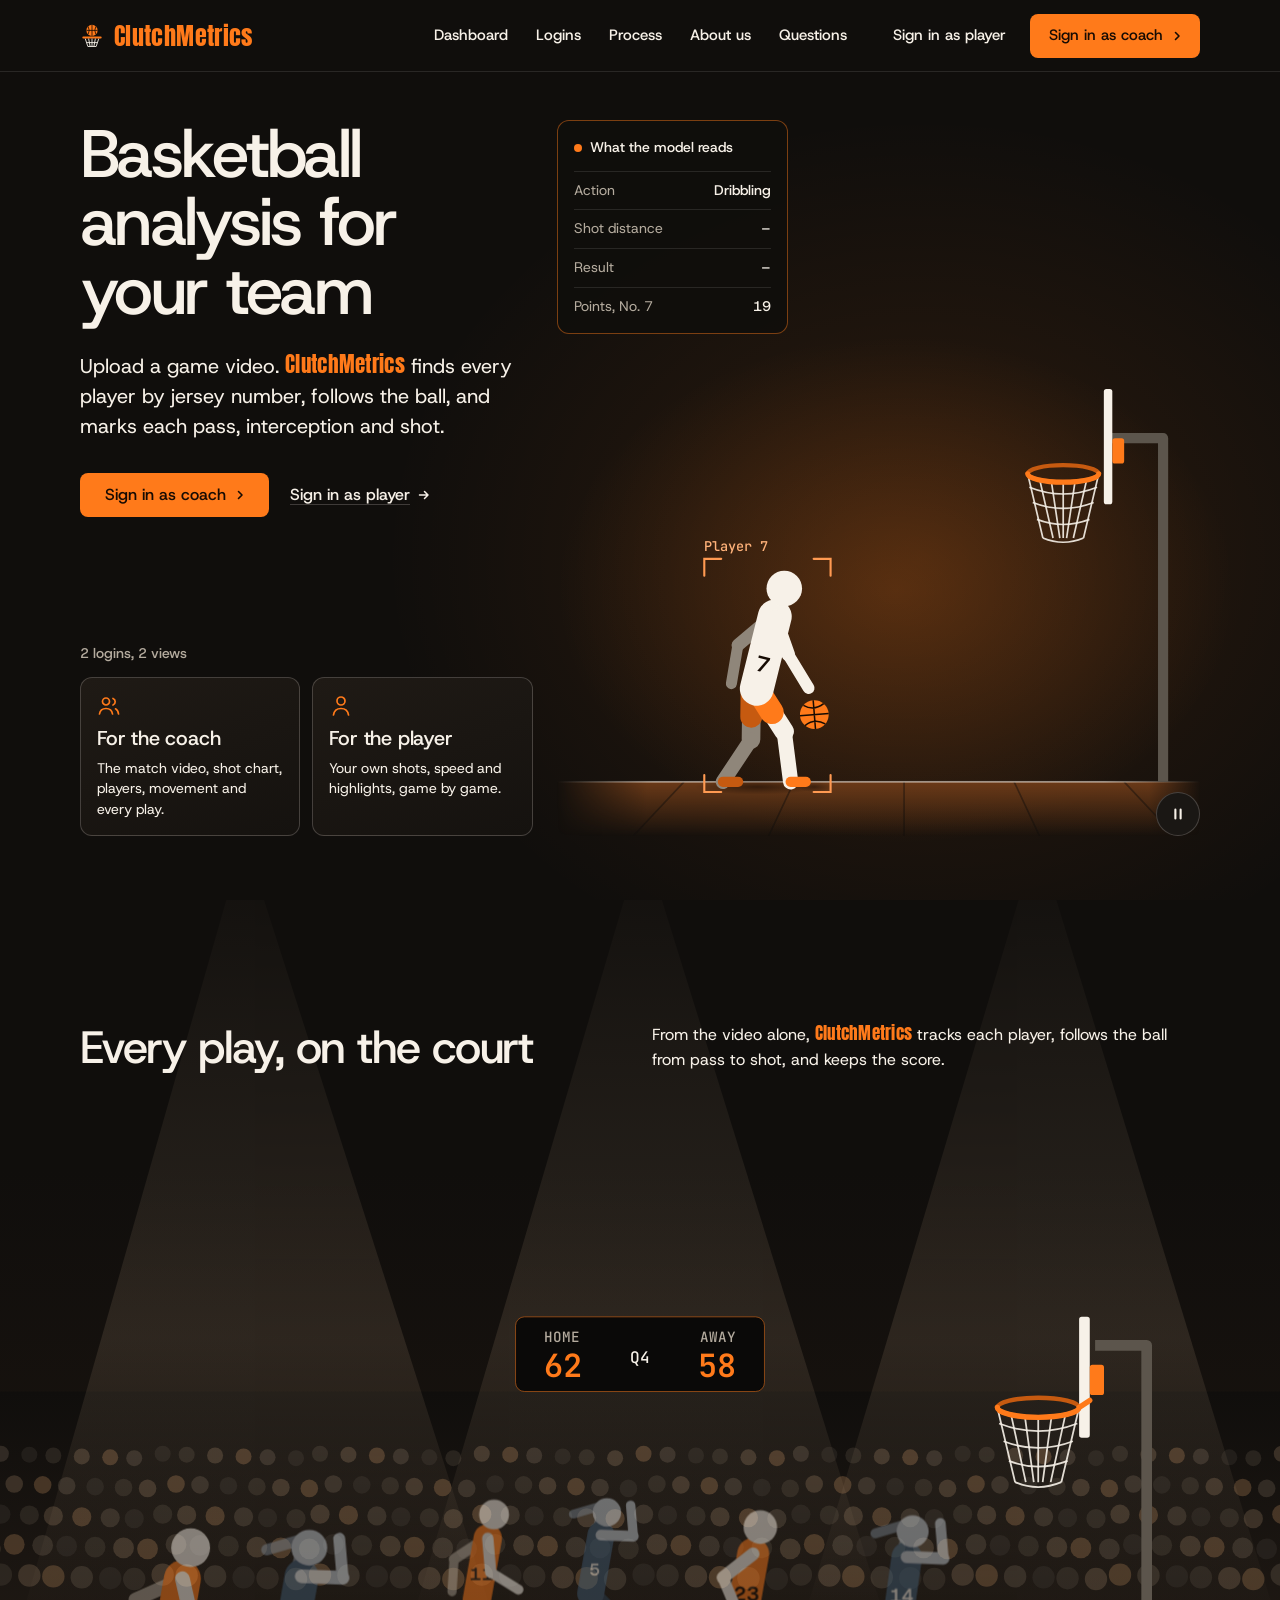
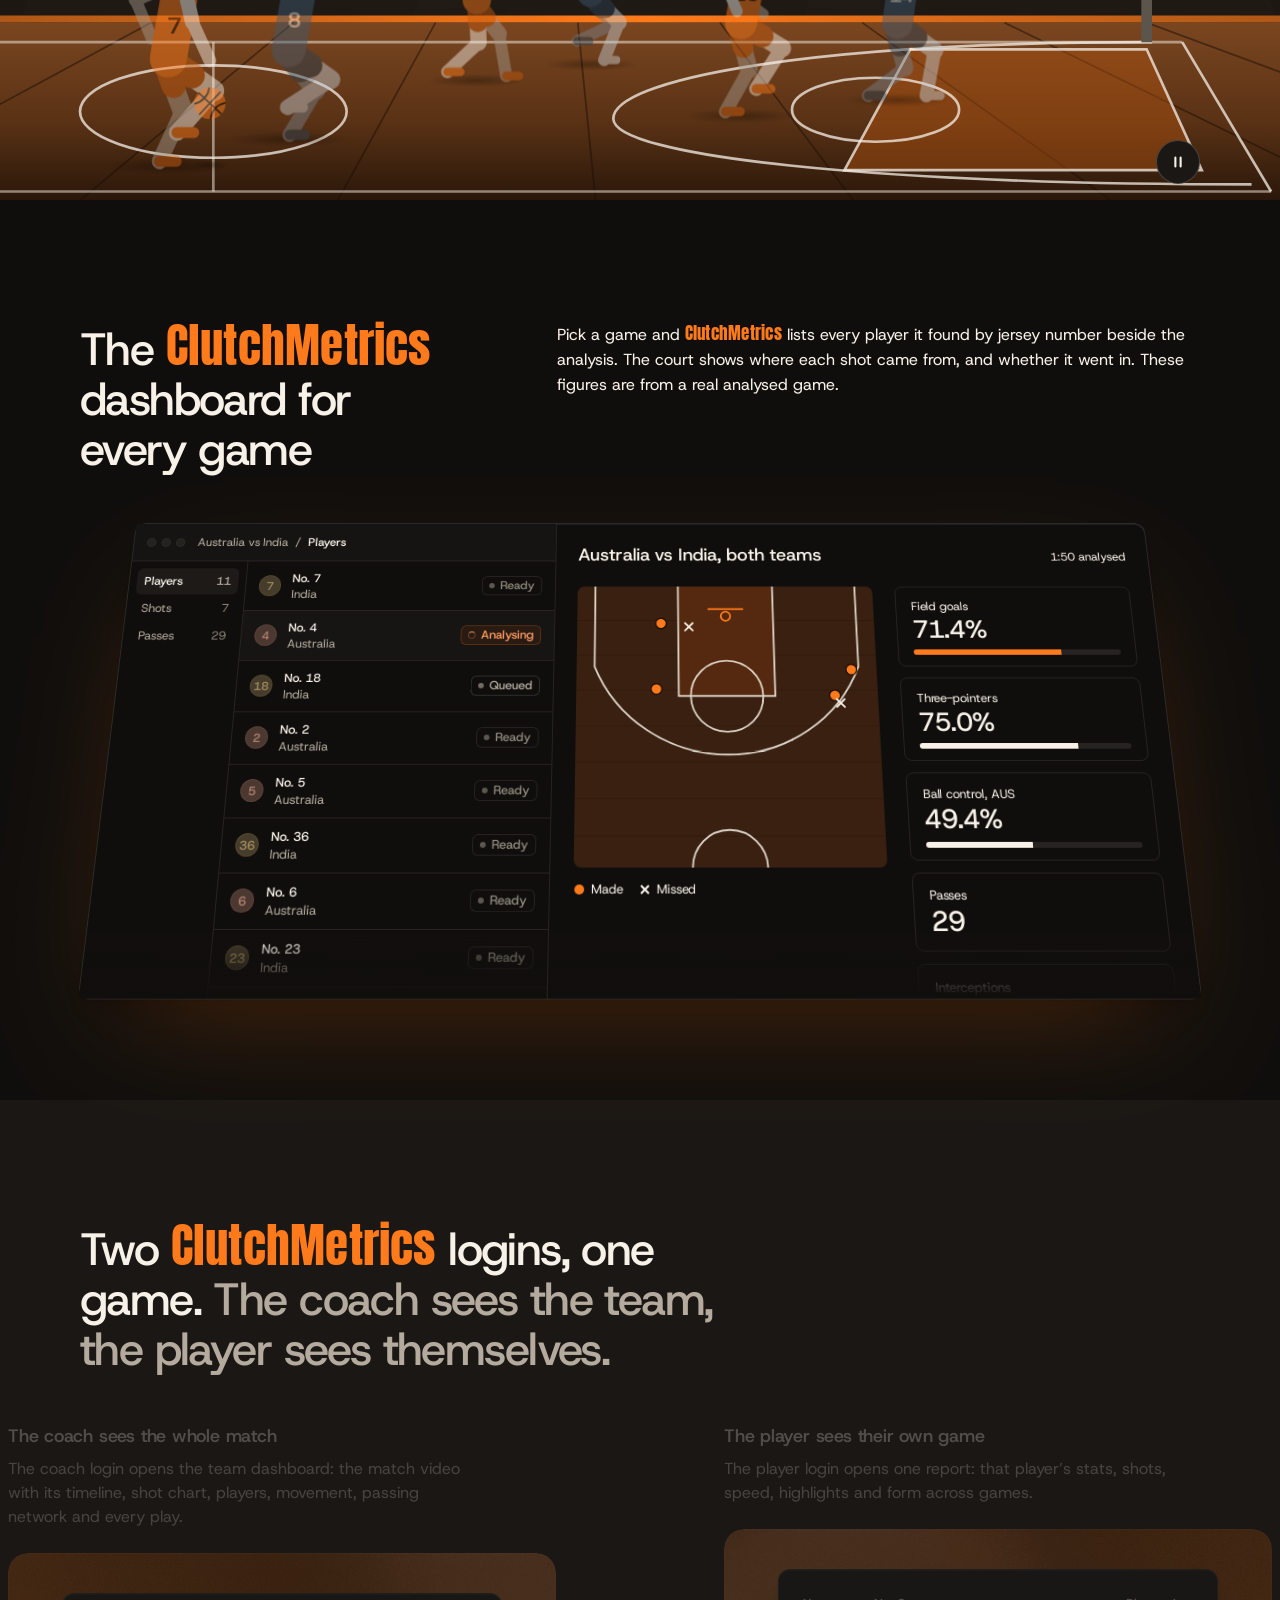
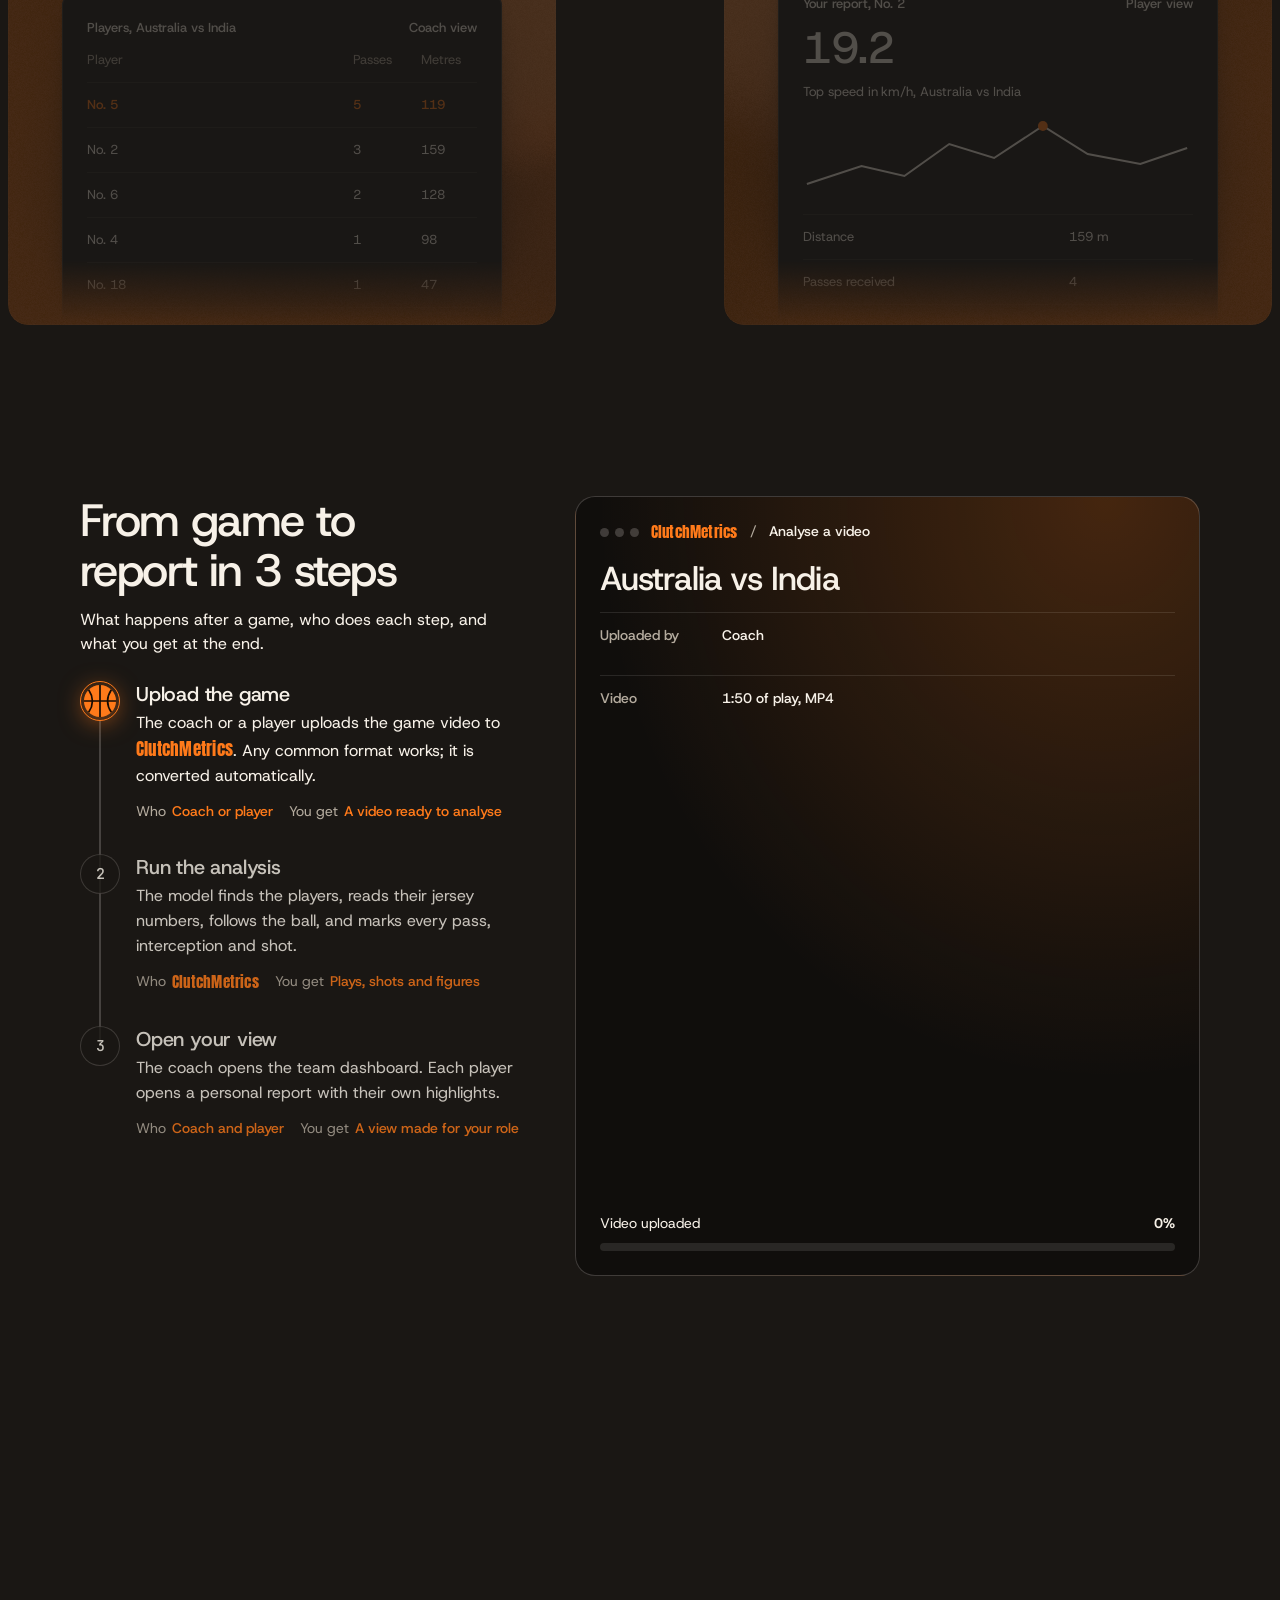
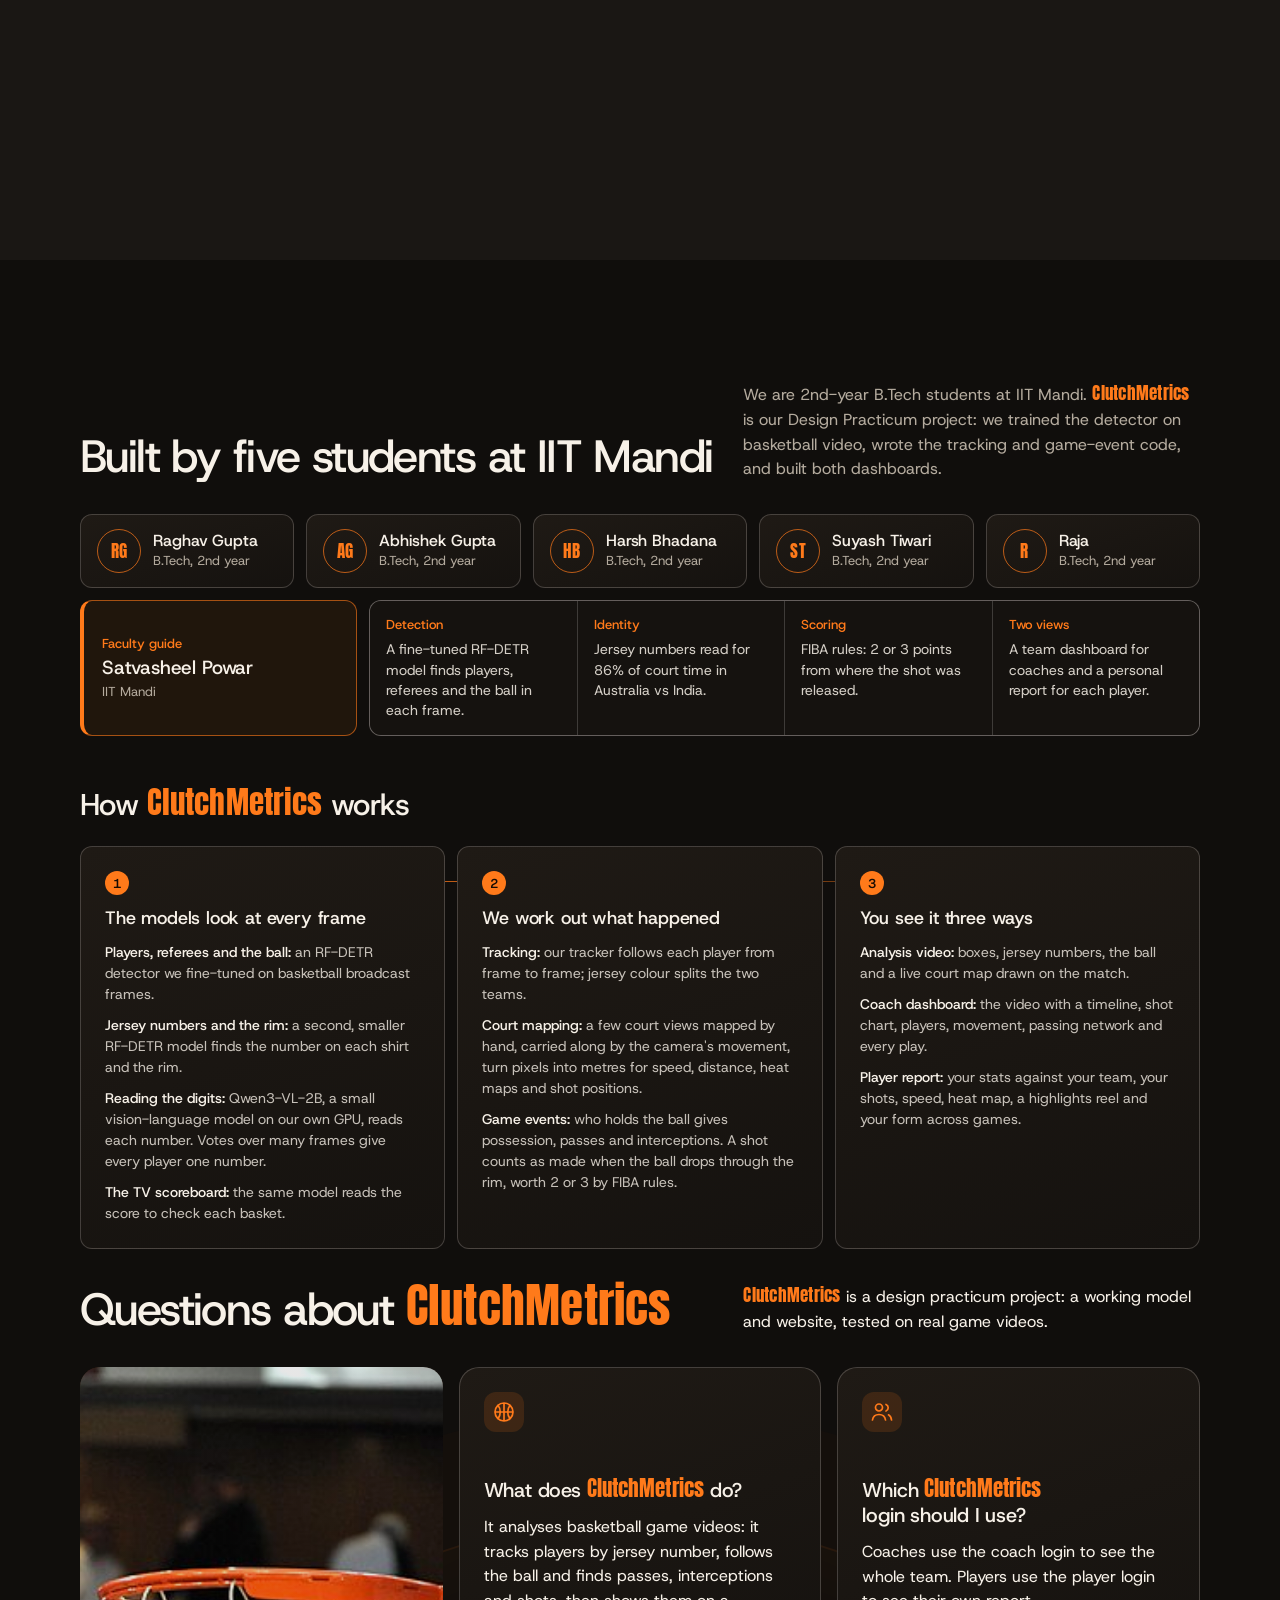
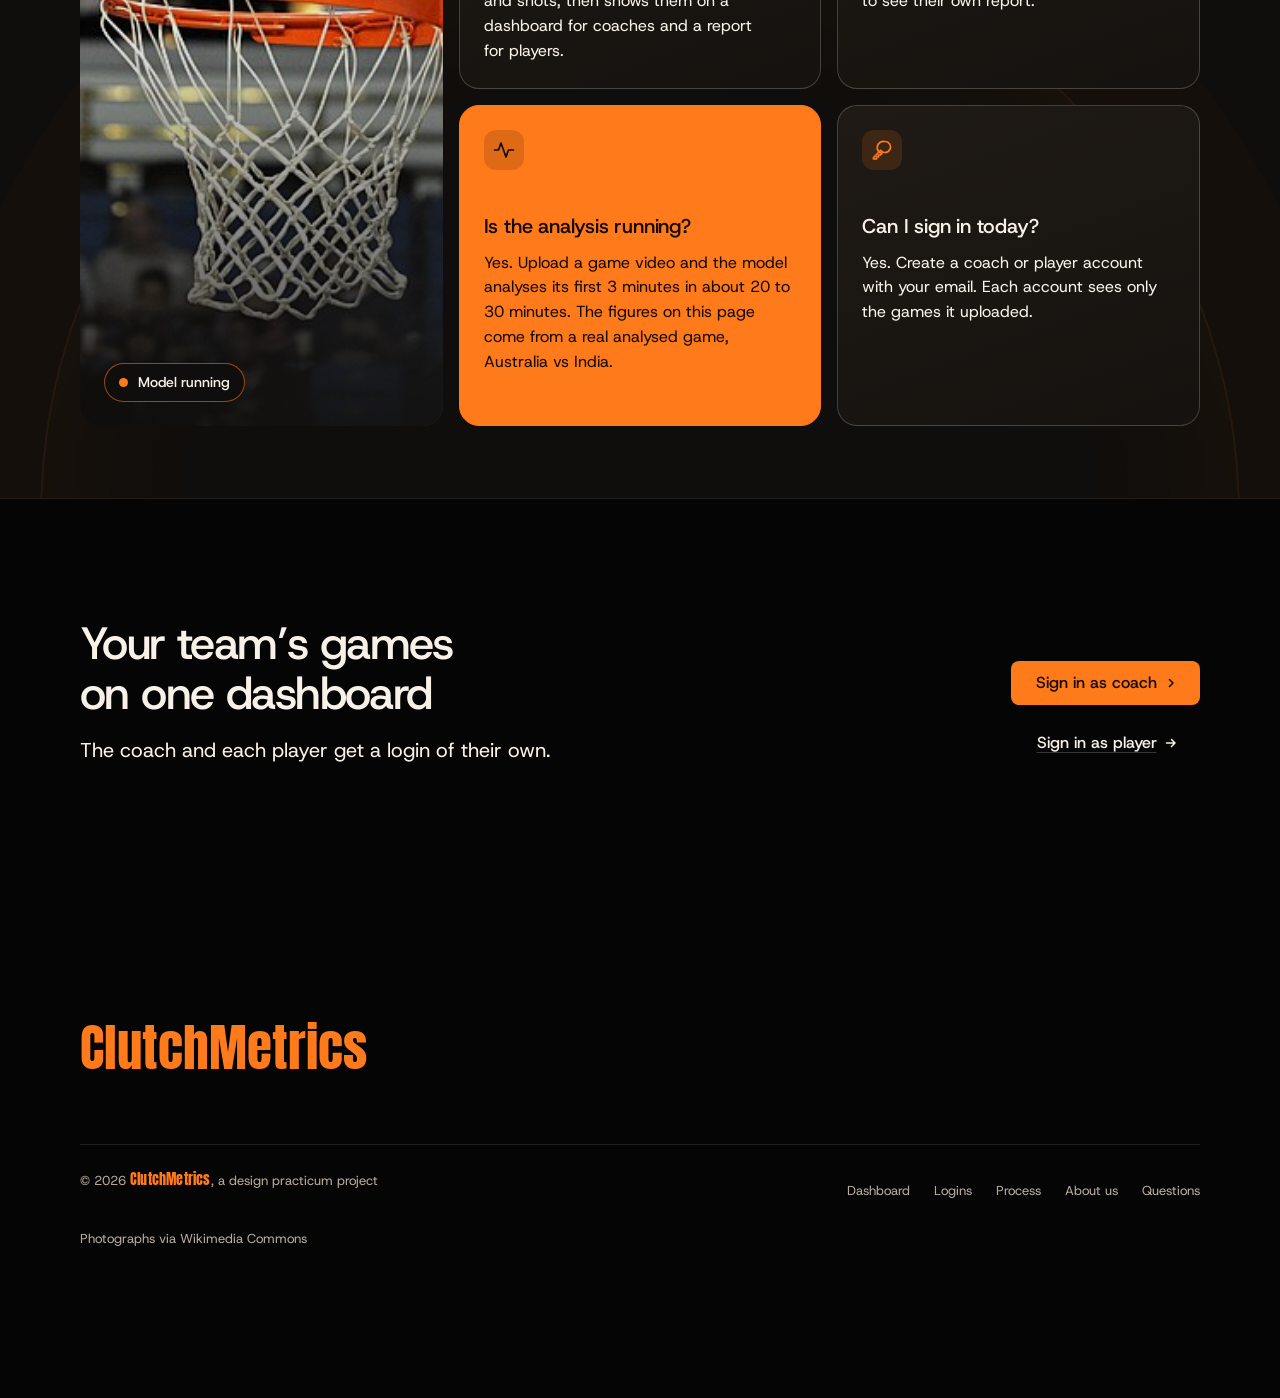
==== commit 57e73620: "About us: How ClutchMetrics works (models, what we work out, how it is shown) Co-Authored-By: Claude" ====
--- a/index.html
+++ b/index.html
@@ -139,7 +139,7 @@
   @media (max-width: 1023px) { .scene { min-height: 280px; } }
 </style>
 <link rel="stylesheet" href="scroll-fx.css?v=3">
-<link rel="stylesheet" href="court-scene.css?v=3">
+<link rel="stylesheet" href="court-scene.css?v=4">
 <link rel="stylesheet" href="cursor.css">
 </head>
 <body>
@@ -567,6 +567,40 @@
           <div><dt>Two views</dt><dd>A team dashboard for coaches and a personal report for each player.</dd></div>
         </dl>
       </div>
+
+      <div class="how" aria-labelledby="how-h">
+        <h3 class="how__title" id="how-h">How <span class="brand" translate="no">ClutchMetrics</span> works</h3>
+        <ol class="how__steps">
+          <li class="how__step">
+            <span class="how__no" aria-hidden="true">1</span>
+            <h4>The models look at every frame</h4>
+            <ul>
+              <li><b>Players, referees and the ball:</b> an RF-DETR detector we fine-tuned on basketball broadcast frames.</li>
+              <li><b>Jersey numbers and the rim:</b> a second, smaller RF-DETR model finds the number on each shirt and the rim.</li>
+              <li><b>Reading the digits:</b> Qwen3-VL-2B, a small vision-language model on our own GPU, reads each number. Votes over many frames give every player one number.</li>
+              <li><b>The TV scoreboard:</b> the same model reads the score to check each basket.</li>
+            </ul>
+          </li>
+          <li class="how__step">
+            <span class="how__no" aria-hidden="true">2</span>
+            <h4>We work out what happened</h4>
+            <ul>
+              <li><b>Tracking:</b> our tracker follows each player from frame to frame; jersey colour splits the two teams.</li>
+              <li><b>Court mapping:</b> a few court views mapped by hand, carried along by the camera's movement, turn pixels into metres for speed, distance, heat maps and shot positions.</li>
+              <li><b>Game events:</b> who holds the ball gives possession, passes and interceptions. A shot counts as made when the ball drops through the rim, worth 2 or 3 by FIBA rules.</li>
+            </ul>
+          </li>
+          <li class="how__step">
+            <span class="how__no" aria-hidden="true">3</span>
+            <h4>You see it three ways</h4>
+            <ul>
+              <li><b>Analysis video:</b> boxes, jersey numbers, the ball and a live court map drawn on the match.</li>
+              <li><b>Coach dashboard:</b> the video with a timeline, shot chart, players, movement, passing network and every play.</li>
+              <li><b>Player report:</b> your stats against your team, your shots, speed, heat map, a highlights reel and your form across games.</li>
+            </ul>
+          </li>
+        </ol>
+      </div>
     </div>
   </section>
 
--- a/court-scene.css
+++ b/court-scene.css
@@ -137,8 +137,22 @@
 .about__facts div { display: grid; gap: 4px; align-content: start; padding: 14px 16px; background: #15120f; }
 .about__facts dt { color: var(--accent); font-size: 13px; font-weight: 500; }
 .about__facts dd { margin: 0; font-size: 14px; line-height: 1.45; color: rgb(247 241 232 / .85); }
+/* how it works: three steps from the video to the views */
+.how { margin-top: var(--s-7); }
+.how__title { margin: 0 0 var(--s-5); font: 500 clamp(24px, 2.4vw, 30px)/1.15 var(--font-display); letter-spacing: -.02em; }
+.how__steps { position: relative; display: grid; grid-template-columns: repeat(3, minmax(0, 1fr)); gap: var(--s-3); margin: 0; padding: 0; list-style: none; }
+.how__steps::before { content: ""; position: absolute; left: 36px; right: 36px; top: 35px; height: 1px; background: linear-gradient(90deg, var(--accent), rgb(255 122 26 / .15)); }
+.how__step { position: relative; display: grid; align-content: start; gap: var(--s-3); padding: var(--s-5); border: 1px solid var(--line-strong); border-radius: var(--r-md); background: linear-gradient(160deg, #1f1a15, #15120f); transition: border-color .28s ease, transform .28s cubic-bezier(.22, 1, .36, 1); }
+.how__step:hover { transform: translateY(-2px); border-color: rgb(255 122 26 / .7); }
+.how__no { display: grid; place-items: center; width: 24px; height: 24px; border-radius: 50%; background: var(--accent); color: #160b03; font: 600 13px/1 var(--font-display); }
+.how__step h4 { margin: 0; font: 500 18px/1.3 var(--font-display); letter-spacing: -.01em; }
+.how__step ul { display: grid; gap: 10px; margin: 0; padding: 0; list-style: none; }
+.how__step li { font-size: 14px; line-height: 1.5; color: rgb(247 241 232 / .78); }
+.how__step li b { color: var(--ink); font-weight: 500; }
 @media (max-width: 1099px) {
   .about__head, .about__foot { grid-template-columns: minmax(0, 1fr); }
+  .how__steps { grid-template-columns: minmax(0, 1fr); }
+  .how__steps::before { display: none; }
   .about__team { grid-template-columns: repeat(3, minmax(0, 1fr)); }
   .about__facts { grid-template-columns: repeat(2, minmax(0, 1fr)); }
 }
@@ -146,4 +160,4 @@
   .about__team { grid-template-columns: minmax(0, 1fr); }
   .about__facts { grid-template-columns: minmax(0, 1fr); }
 }
-@media (prefers-reduced-motion: reduce) { .member { transition: none; } }
+@media (prefers-reduced-motion: reduce) { .member, .how__step { transition: none; } }
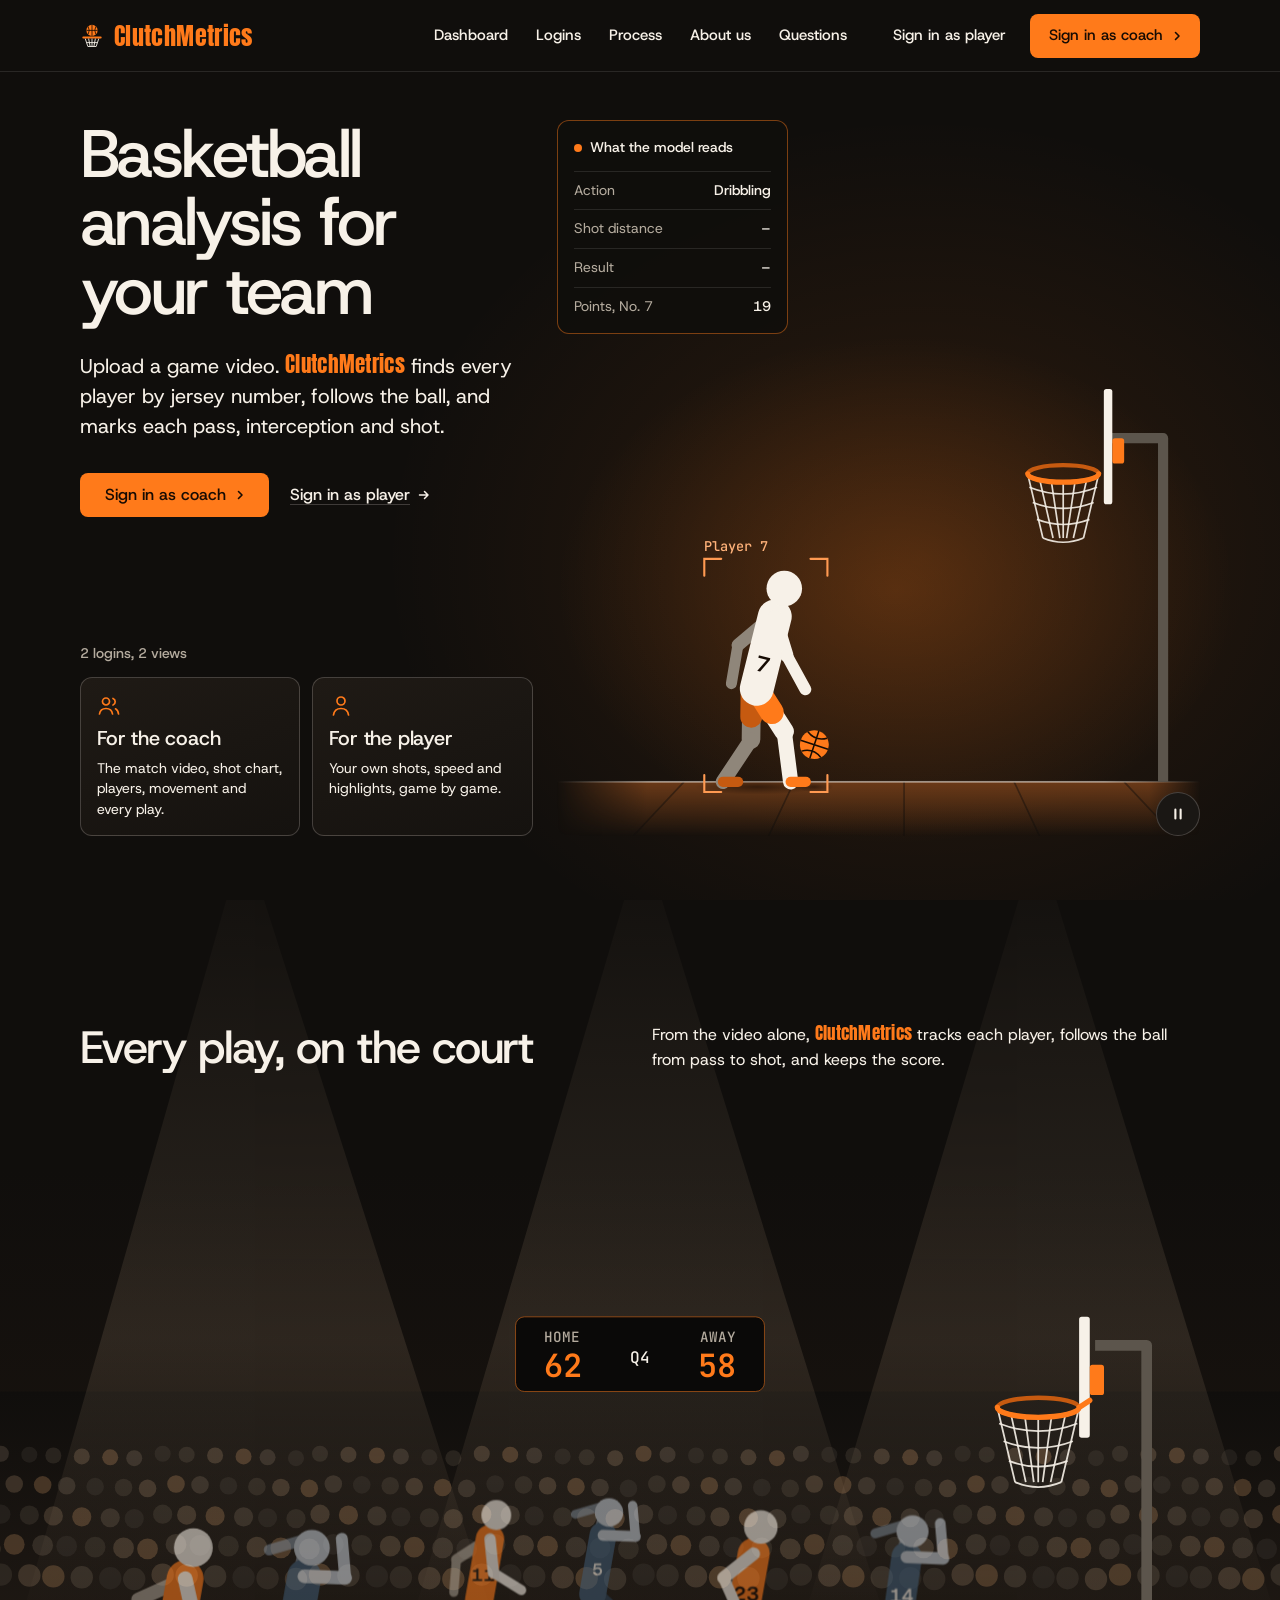
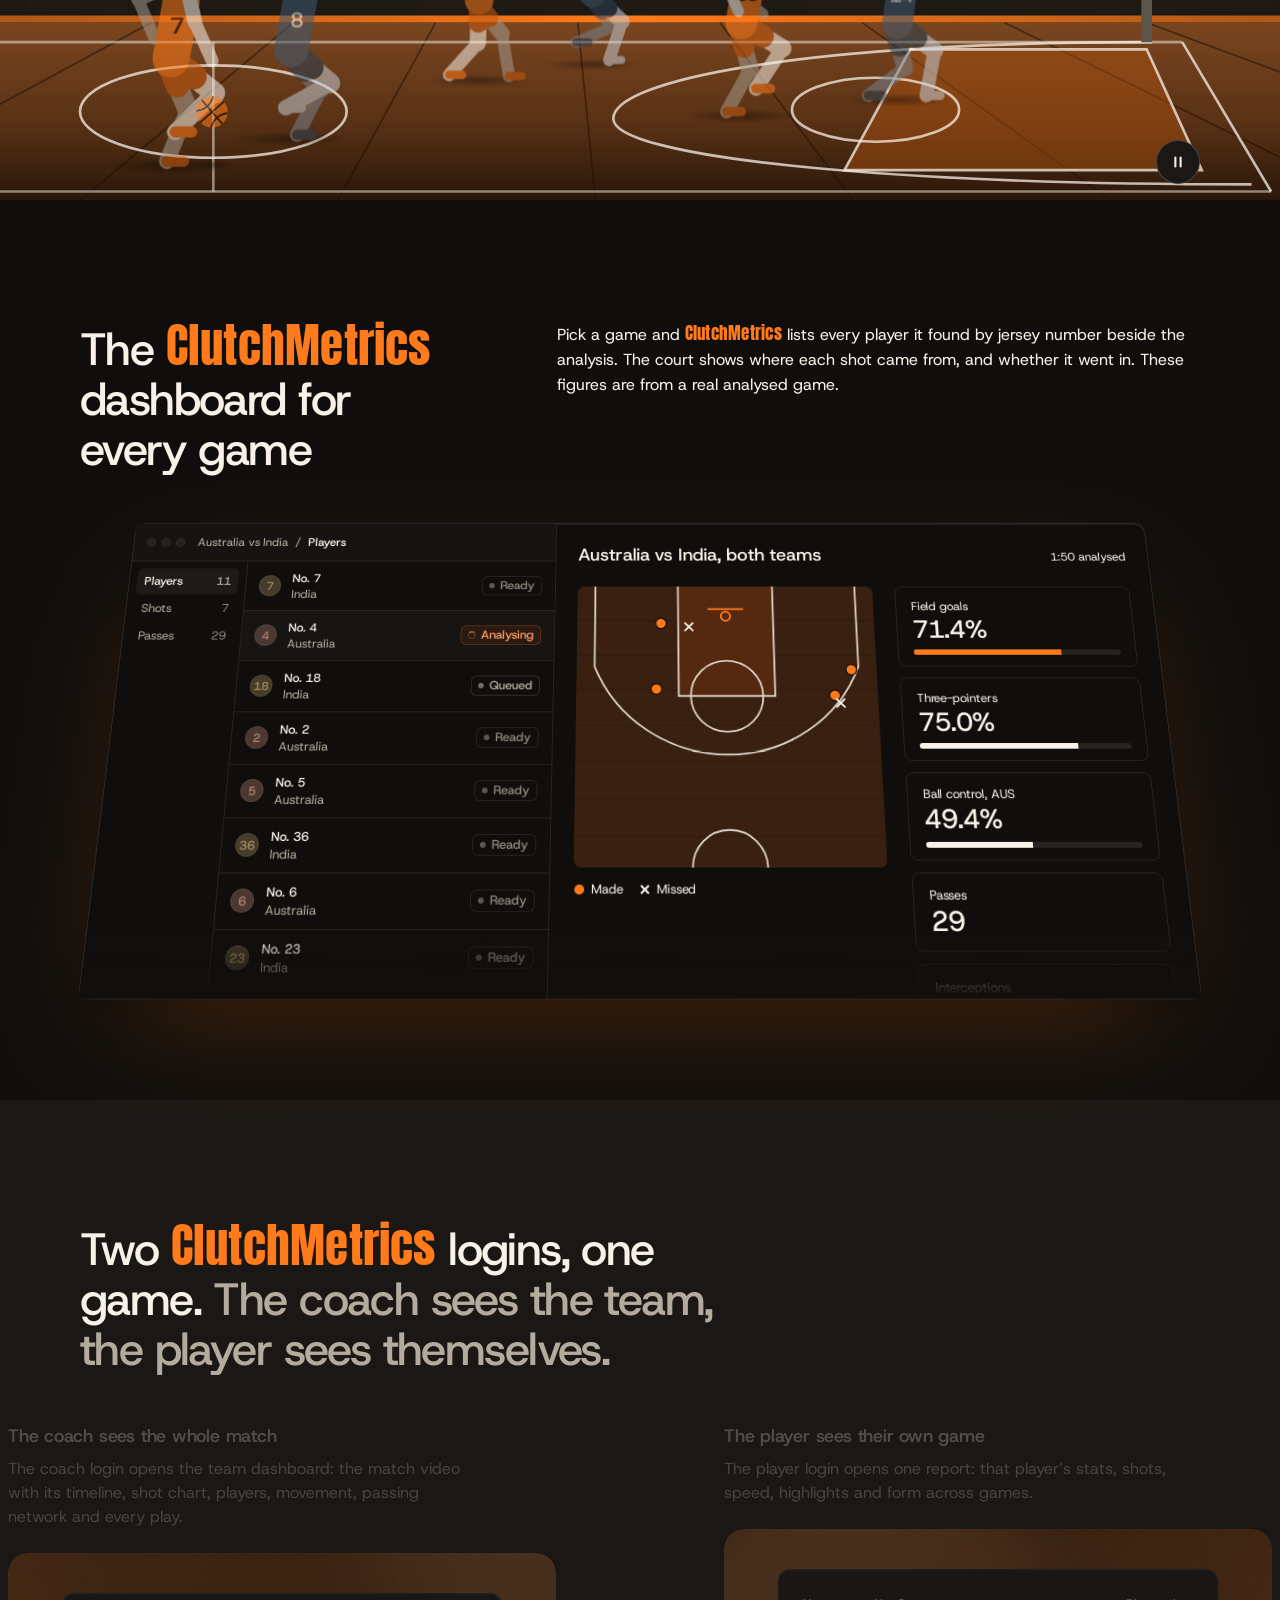
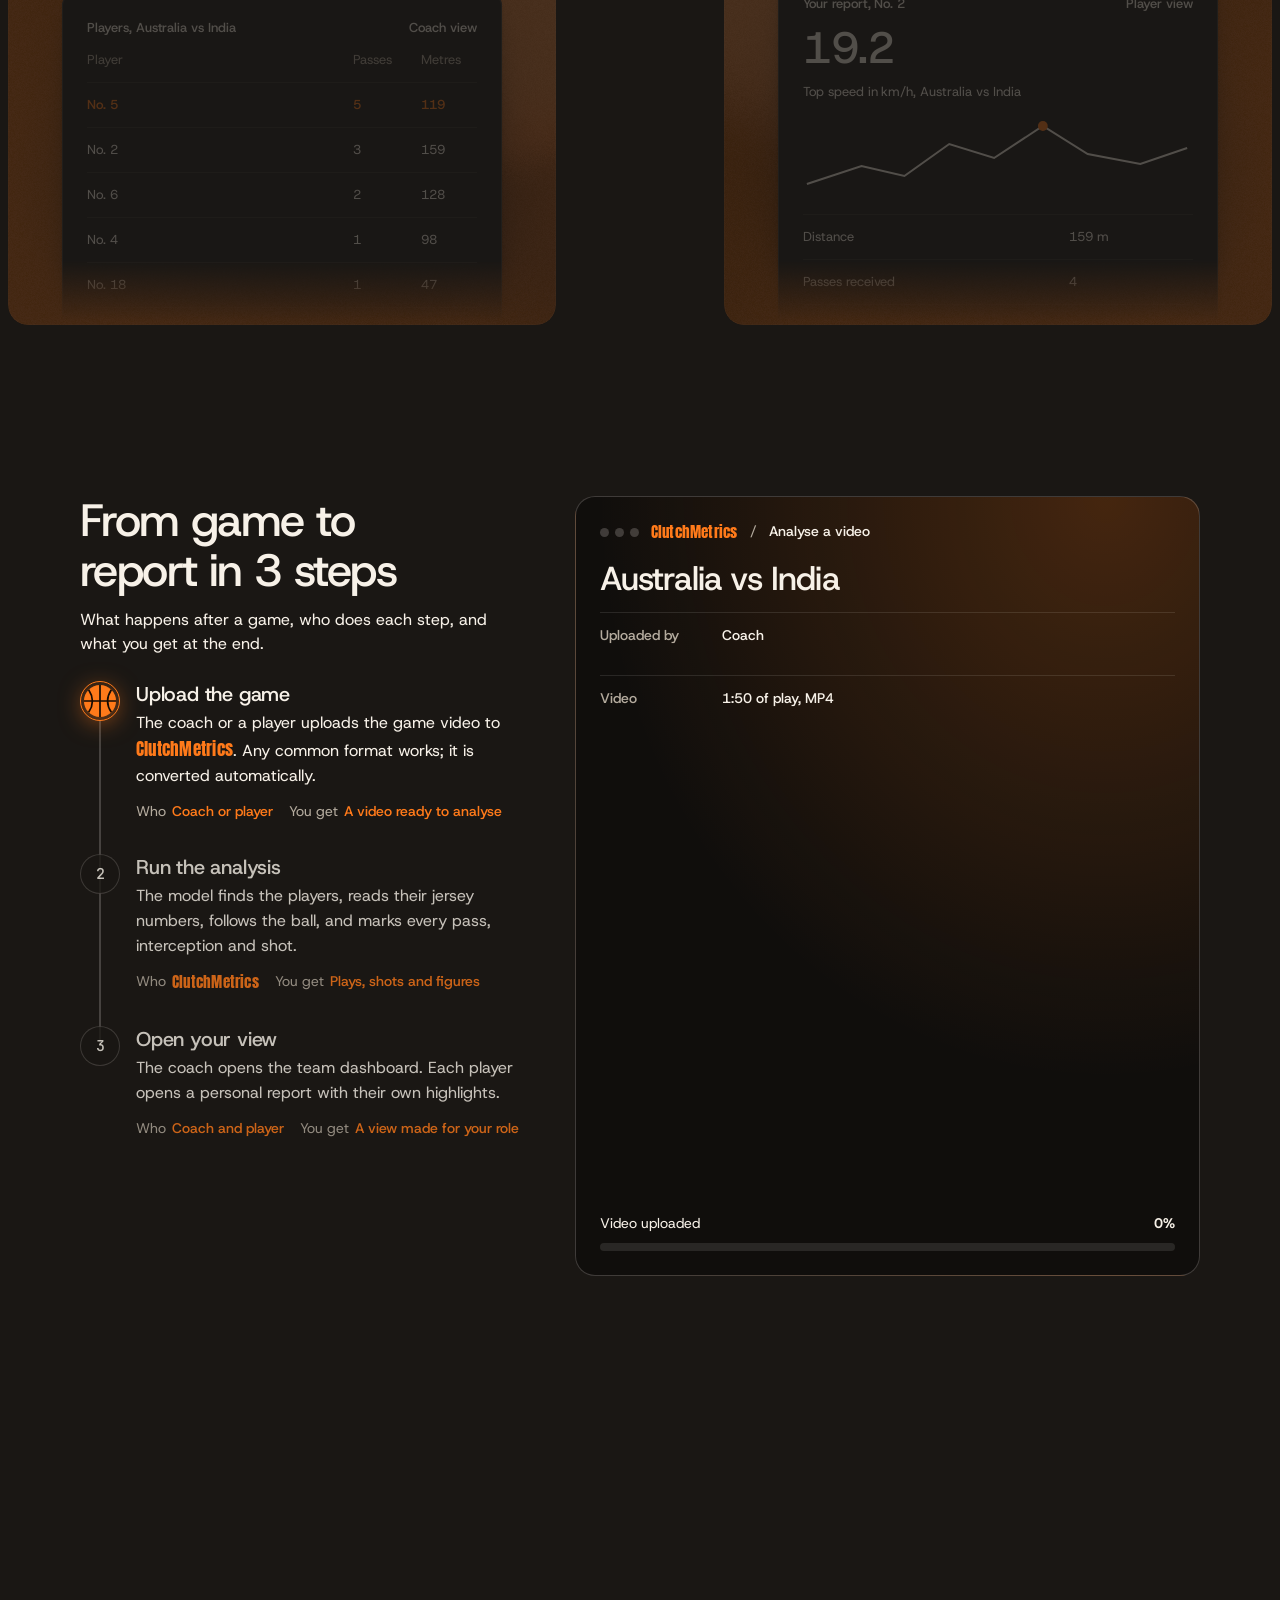
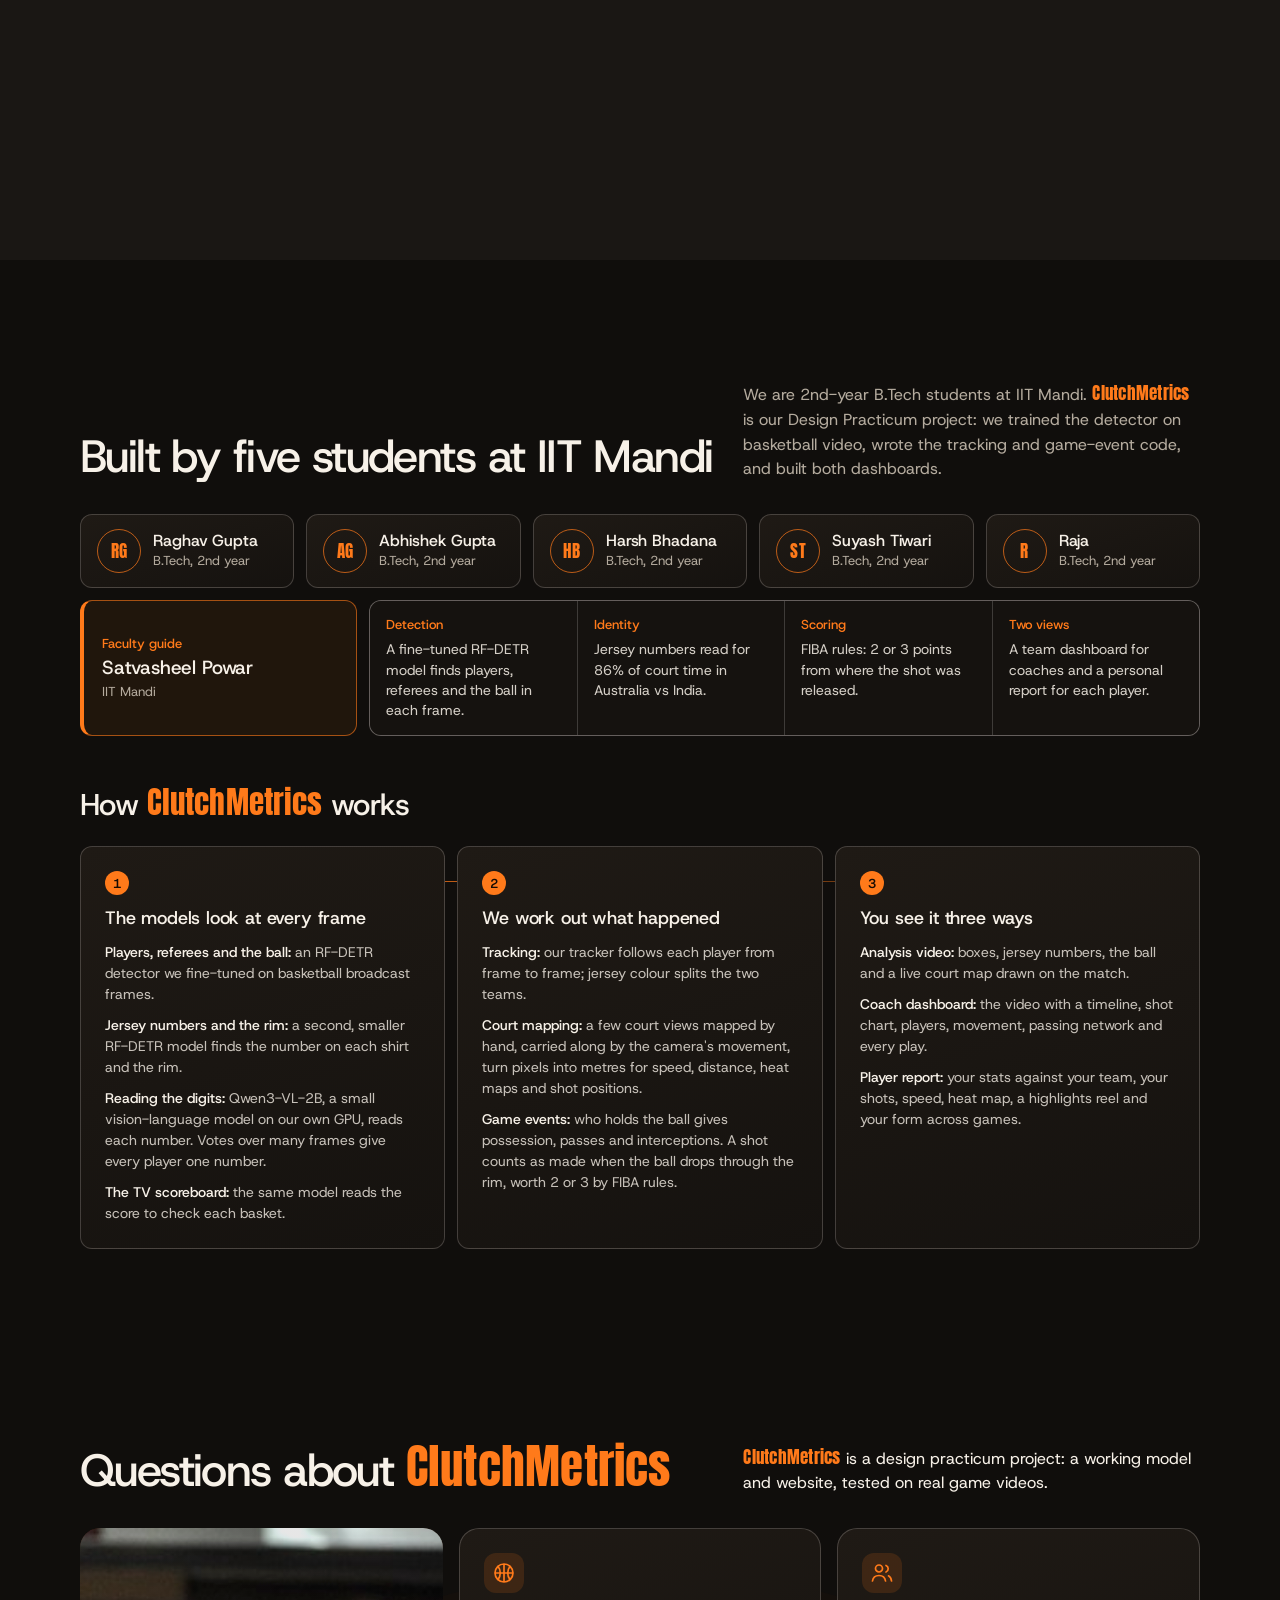
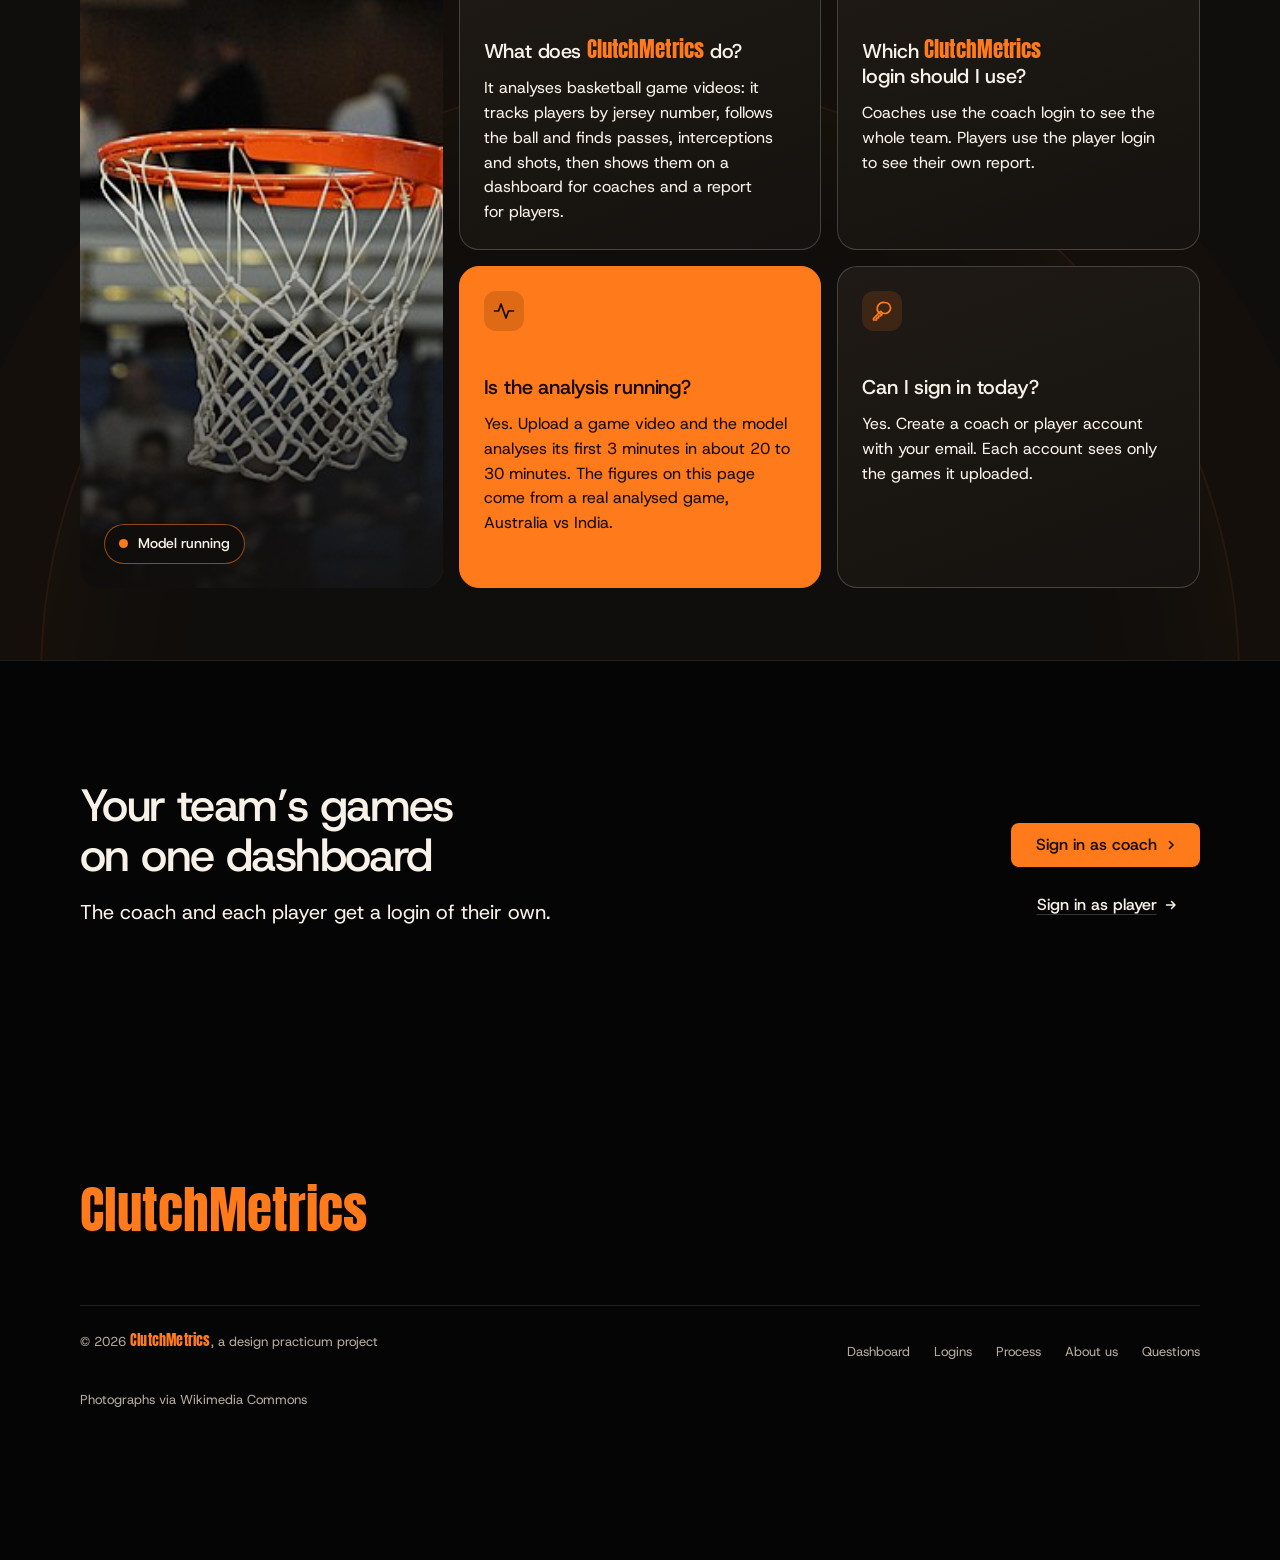
==== commit b3d8c754: "Fix About us overflowing into Questions: the section grows with its content Co-Authored-By: Claude O" ====
--- a/index.html
+++ b/index.html
@@ -139,7 +139,7 @@
   @media (max-width: 1023px) { .scene { min-height: 280px; } }
 </style>
 <link rel="stylesheet" href="scroll-fx.css?v=3">
-<link rel="stylesheet" href="court-scene.css?v=4">
+<link rel="stylesheet" href="court-scene.css?v=5">
 <link rel="stylesheet" href="cursor.css">
 </head>
 <body>
--- a/court-scene.css
+++ b/court-scene.css
@@ -137,6 +137,8 @@
 .about__facts div { display: grid; gap: 4px; align-content: start; padding: 14px 16px; background: #15120f; }
 .about__facts dt { color: var(--accent); font-size: 13px; font-weight: 500; }
 .about__facts dd { margin: 0; font-size: 14px; line-height: 1.45; color: rgb(247 241 232 / .85); }
+/* About us holds more than one screen: it grows with its content instead of overflowing into Questions */
+main > section#about { height: auto; min-height: 100vh; min-height: 100svh; }
 /* how it works: three steps from the video to the views */
 .how { margin-top: var(--s-7); }
 .how__title { margin: 0 0 var(--s-5); font: 500 clamp(24px, 2.4vw, 30px)/1.15 var(--font-display); letter-spacing: -.02em; }
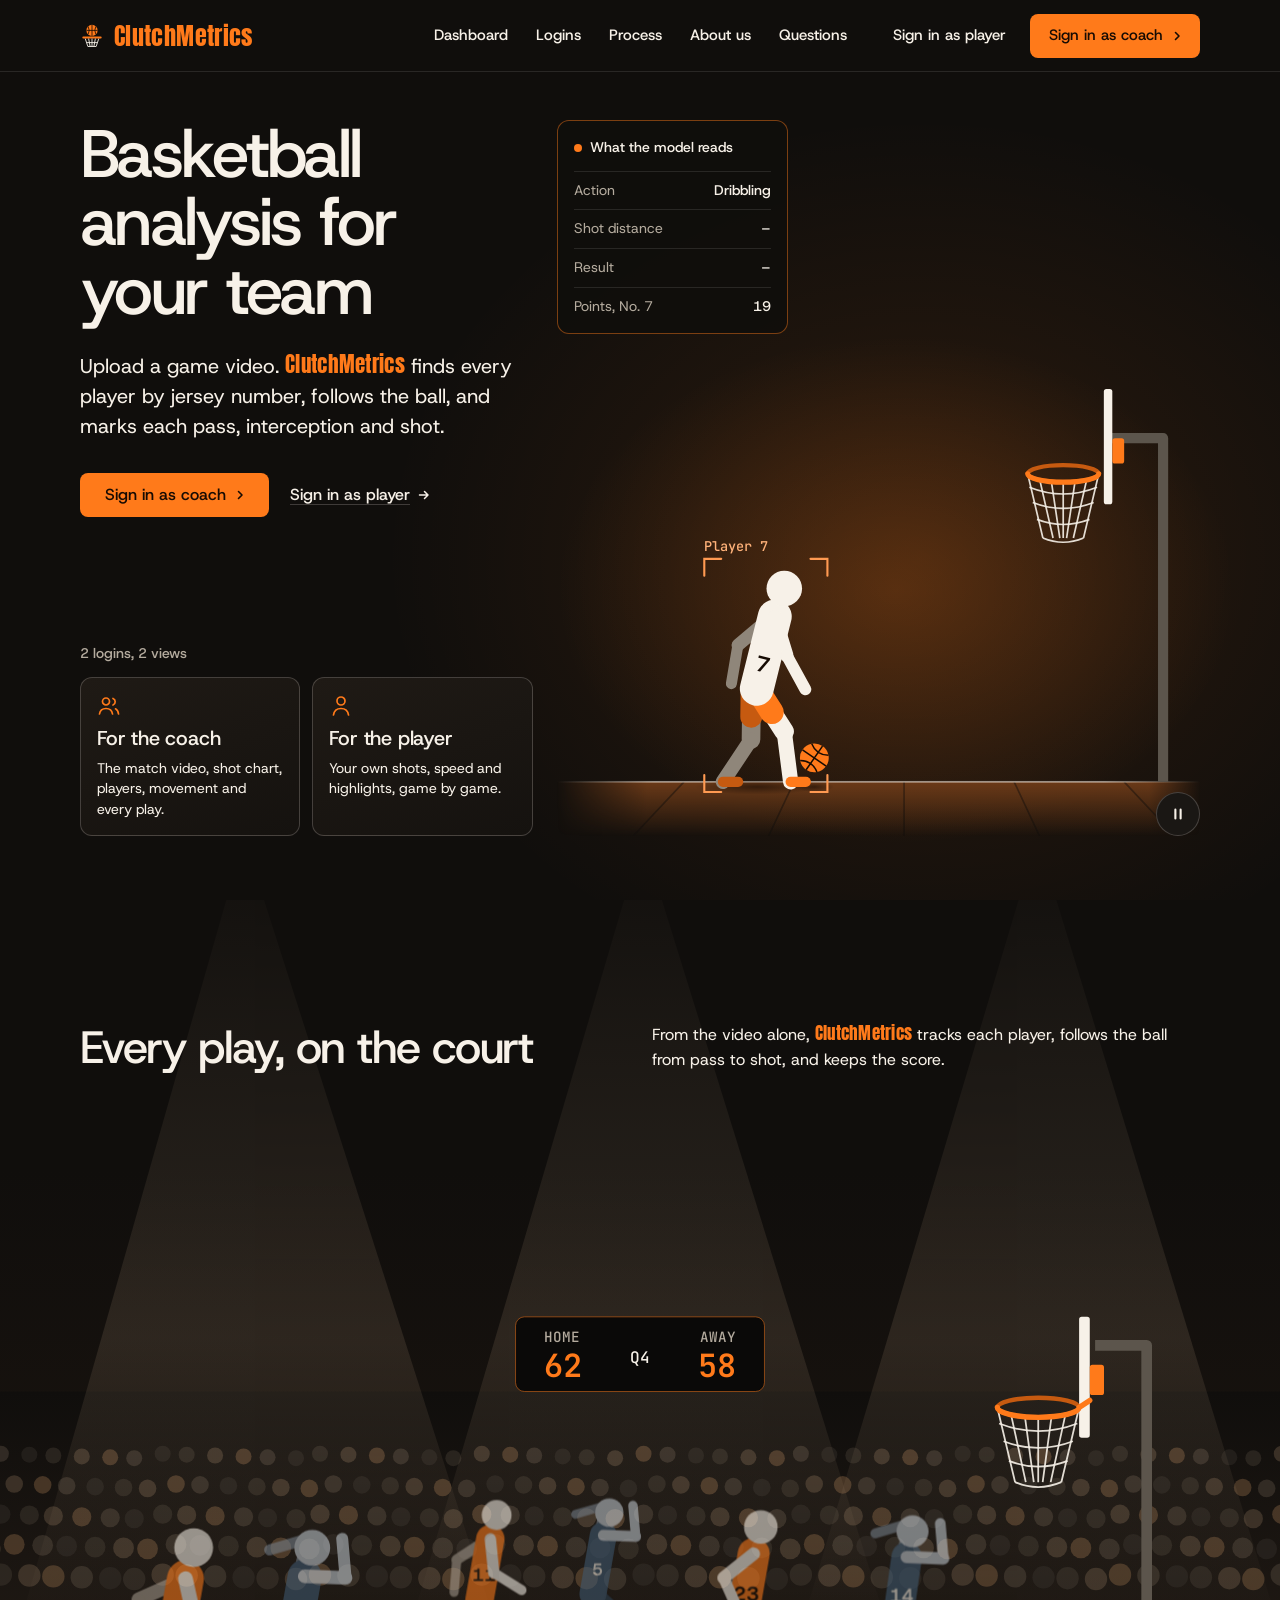
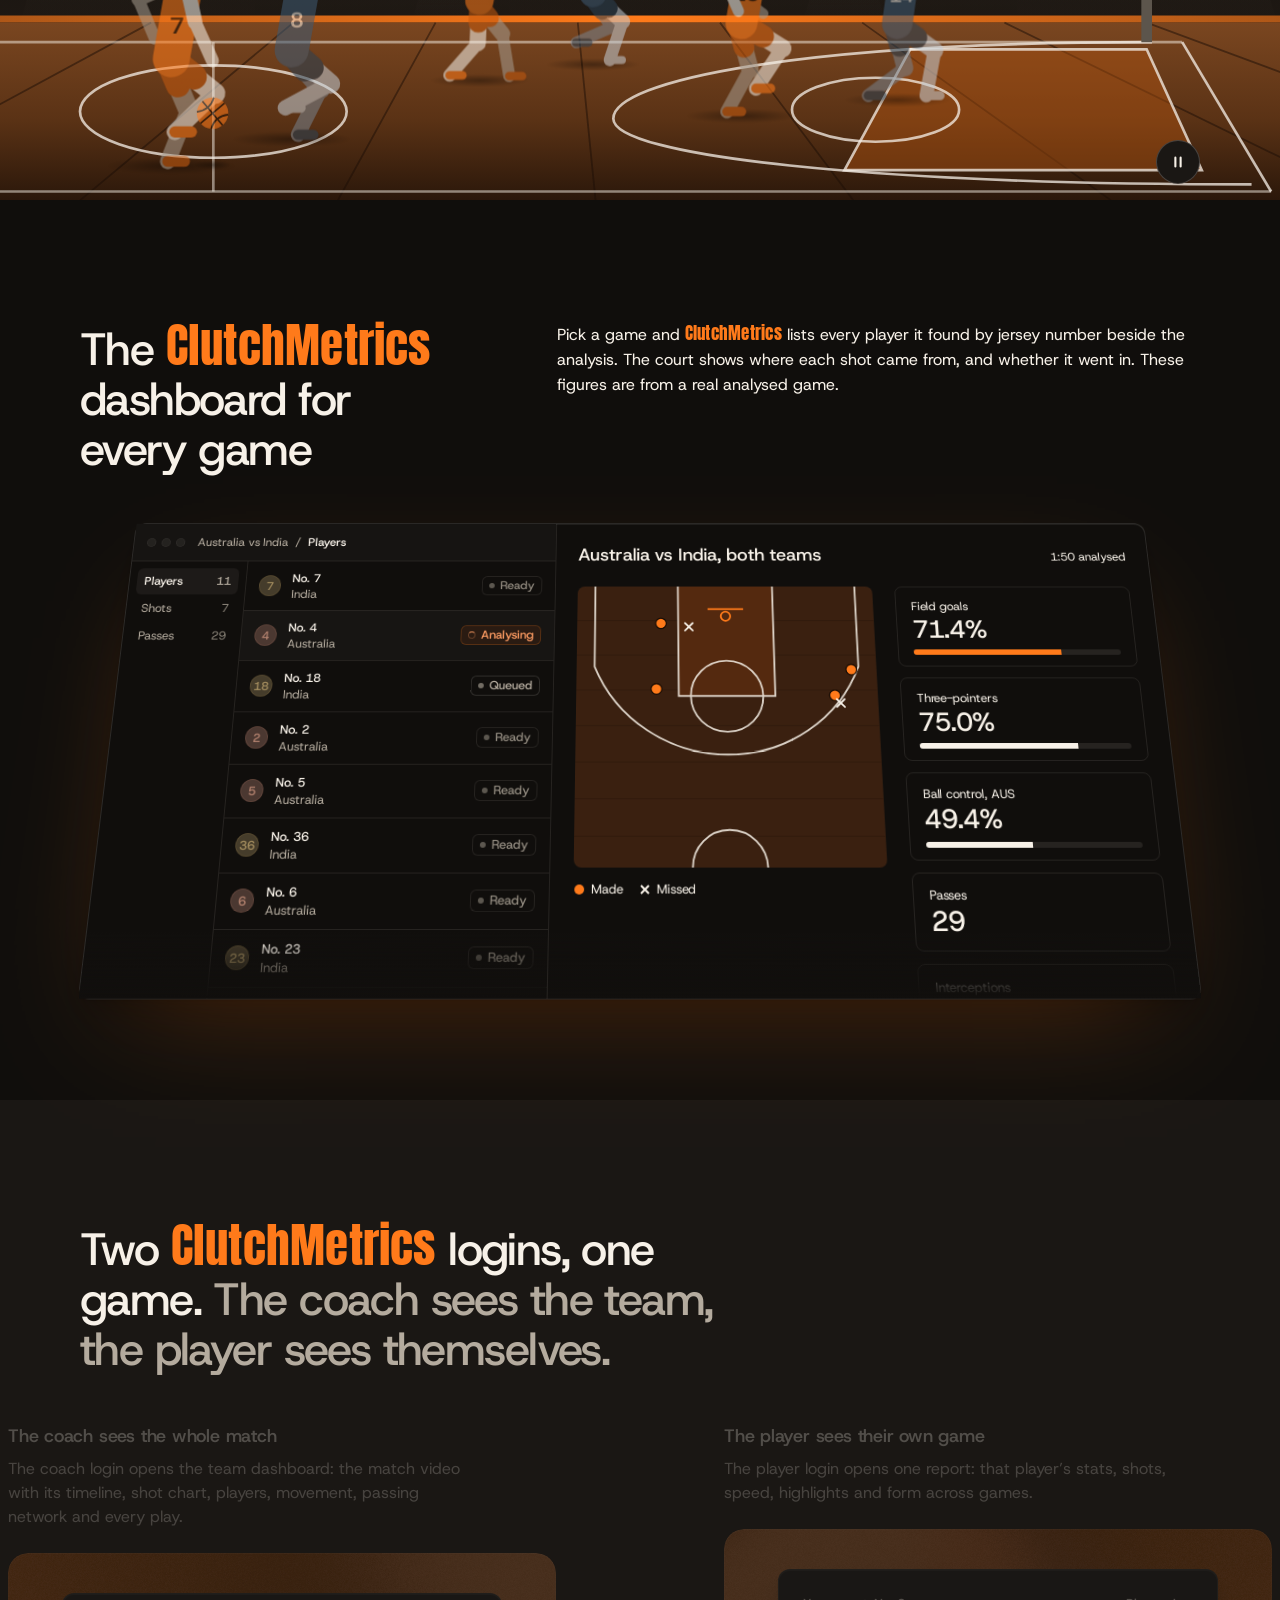
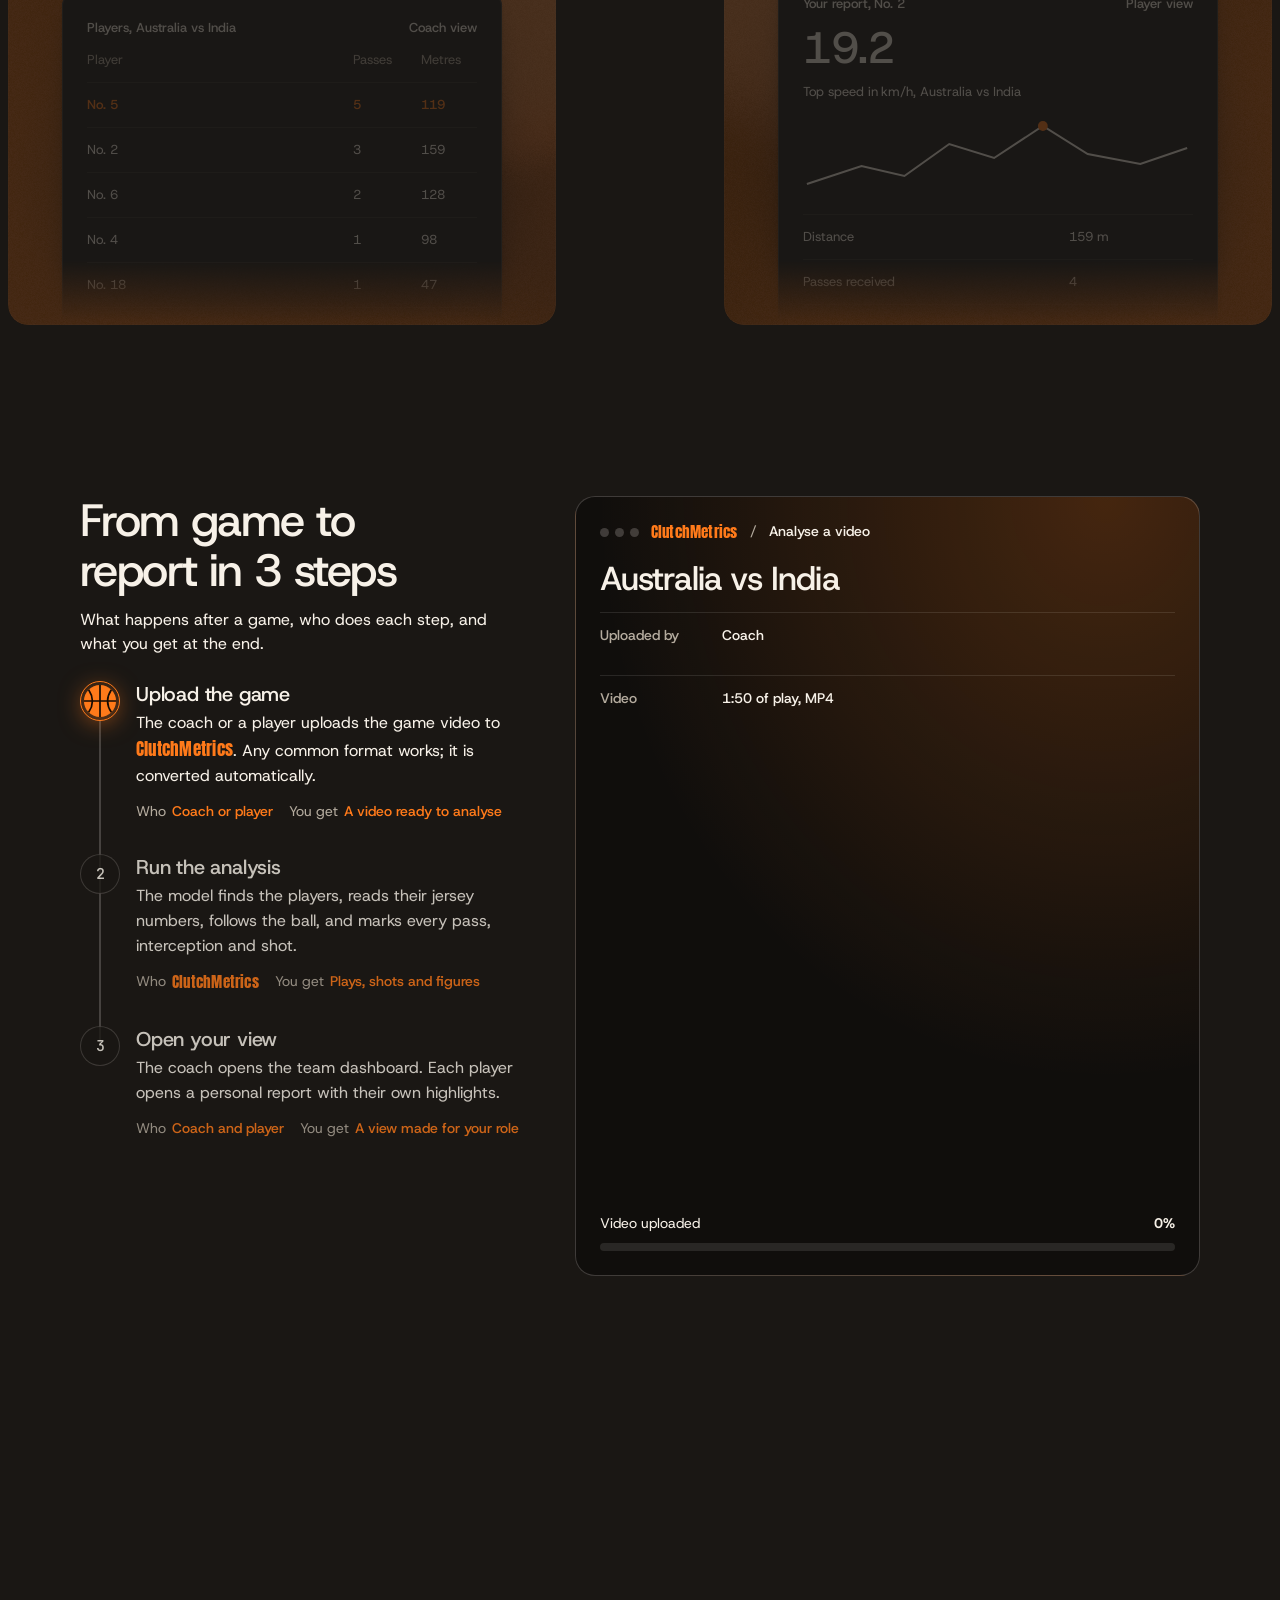
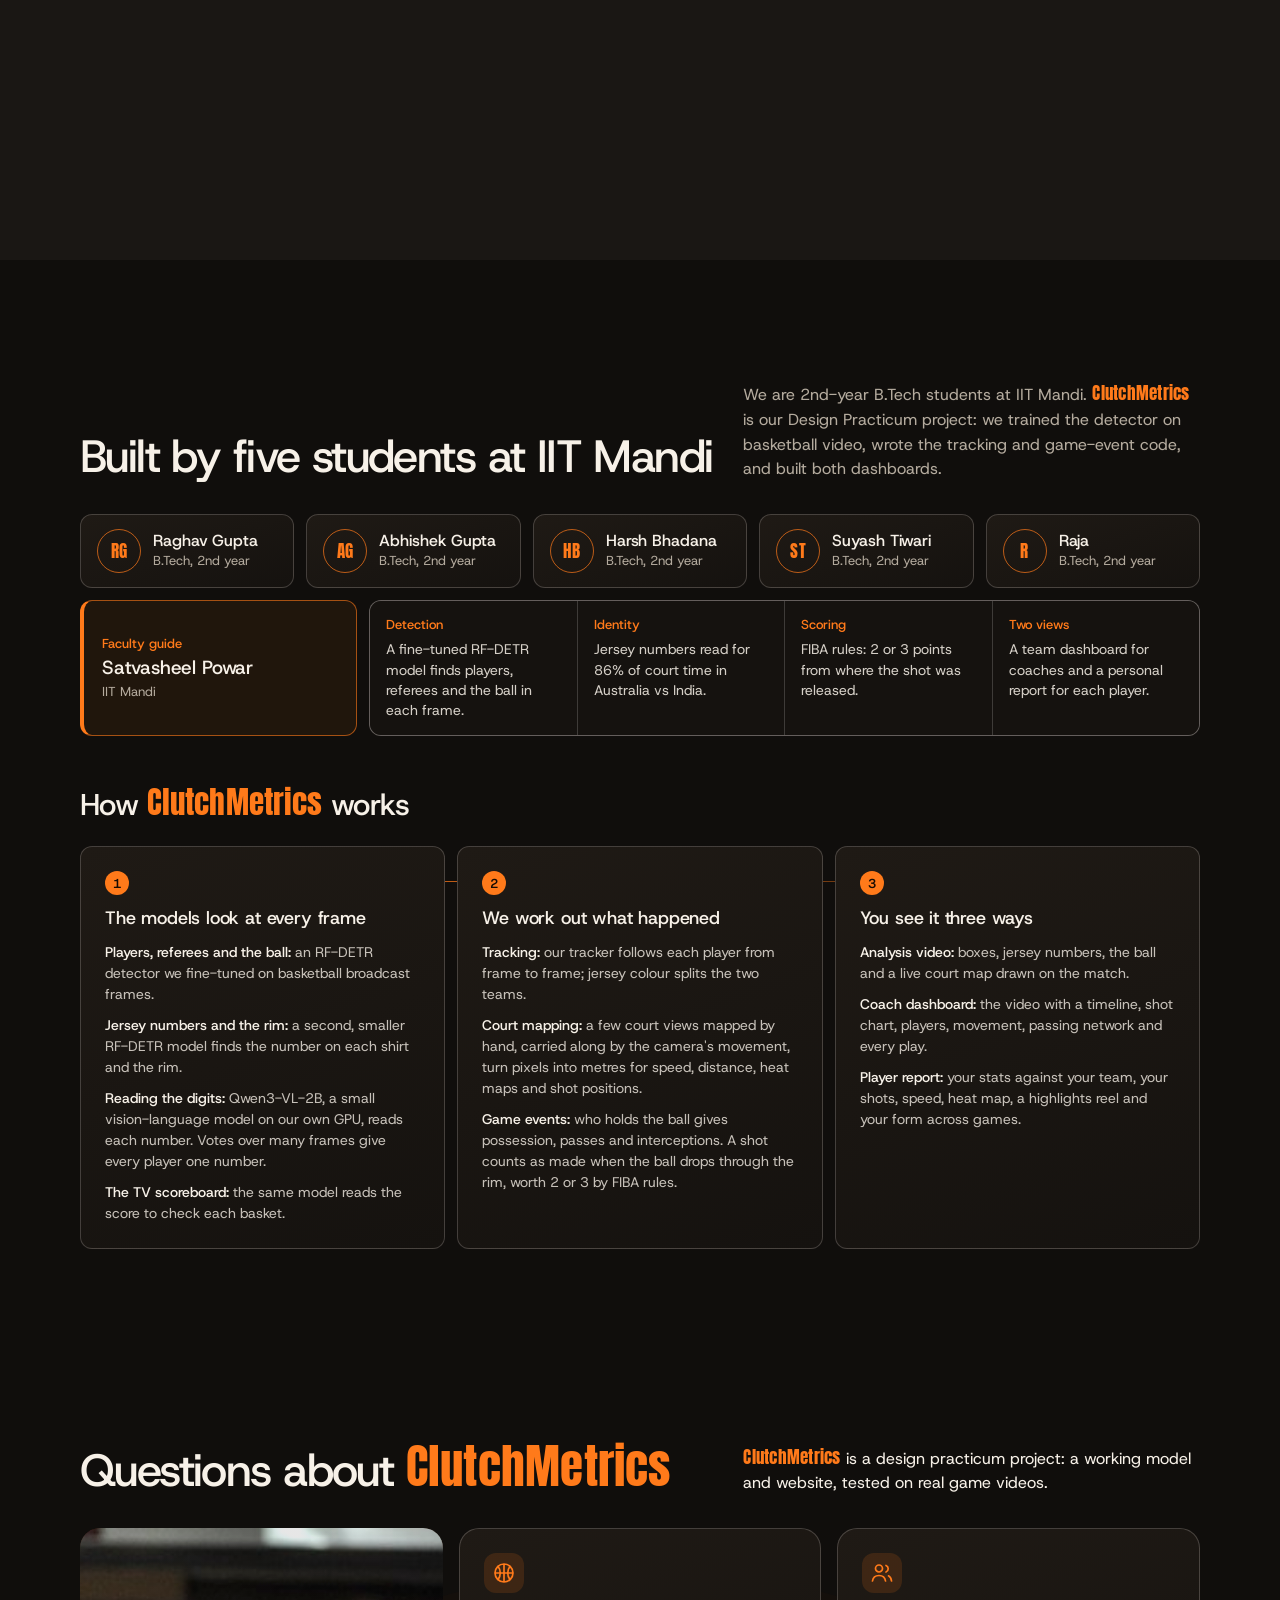
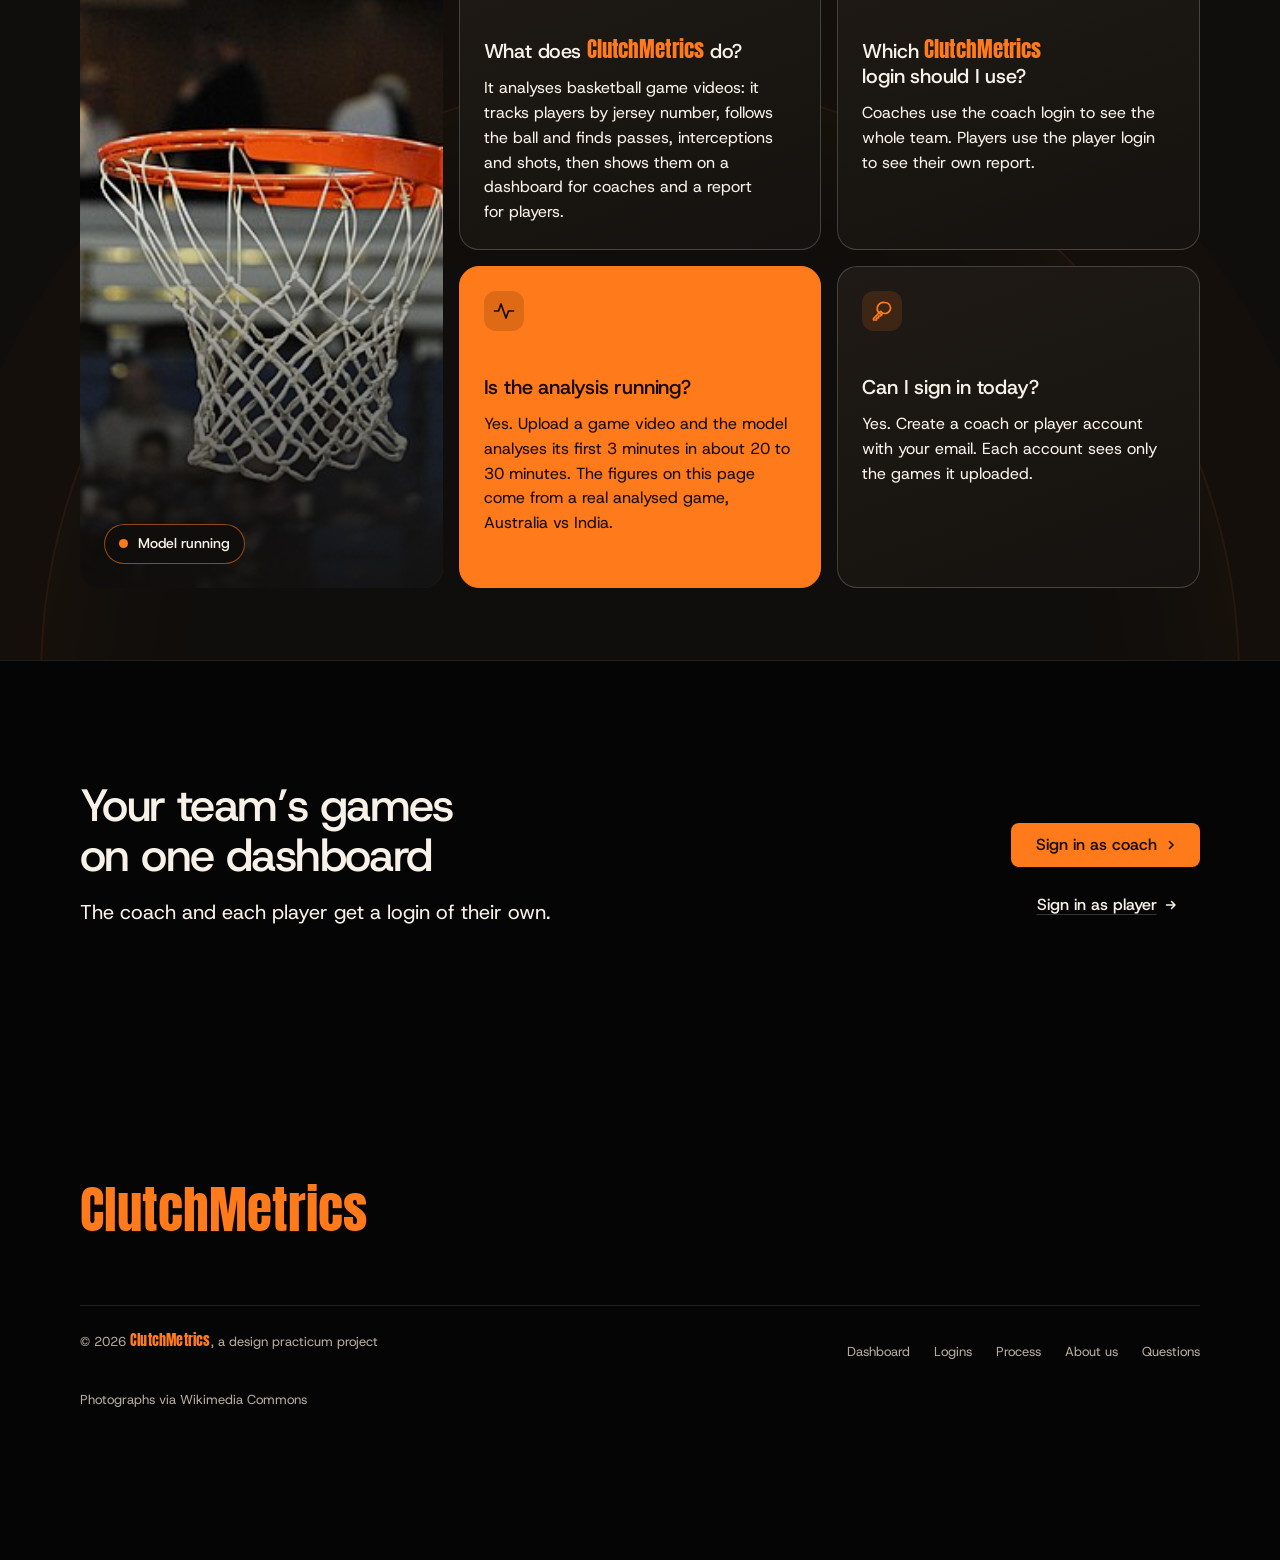
==== commit ddcc21cf: "Stagger dashboard stat arrivals and smooth landing-page navigation" ====
--- a/index.html
+++ b/index.html
@@ -141,6 +141,7 @@
 <link rel="stylesheet" href="scroll-fx.css?v=3">
 <link rel="stylesheet" href="court-scene.css?v=5">
 <link rel="stylesheet" href="cursor.css">
+<link rel="stylesheet" href="stat-motion.css?v=1">
 </head>
 <body>
 <!-- type: software
--- a/stat-motion.css
+++ b/stat-motion.css
@@ -0,0 +1,15 @@
+/* Native anchor scrolling leaves wheel, touch and keyboard input under browser control. */
+@media (prefers-reduced-motion: no-preference) {
+  html { scroll-behavior: smooth; }
+  .reveal-on .block.is-seen :is([data-kpis], [data-me-stats]) > * {
+    animation: stat-arrival 430ms ease-out backwards;
+    animation-delay: calc(var(--stat-order, 0) * 65ms);
+    transform-origin: center 75%;
+  }
+}
+
+@keyframes stat-arrival {
+  from { opacity: 0; transform: translateY(9px) scale(.955); }
+  65% { opacity: 1; transform: translateY(-1px) scale(1.012); }
+  to { opacity: 1; transform: none; }
+}
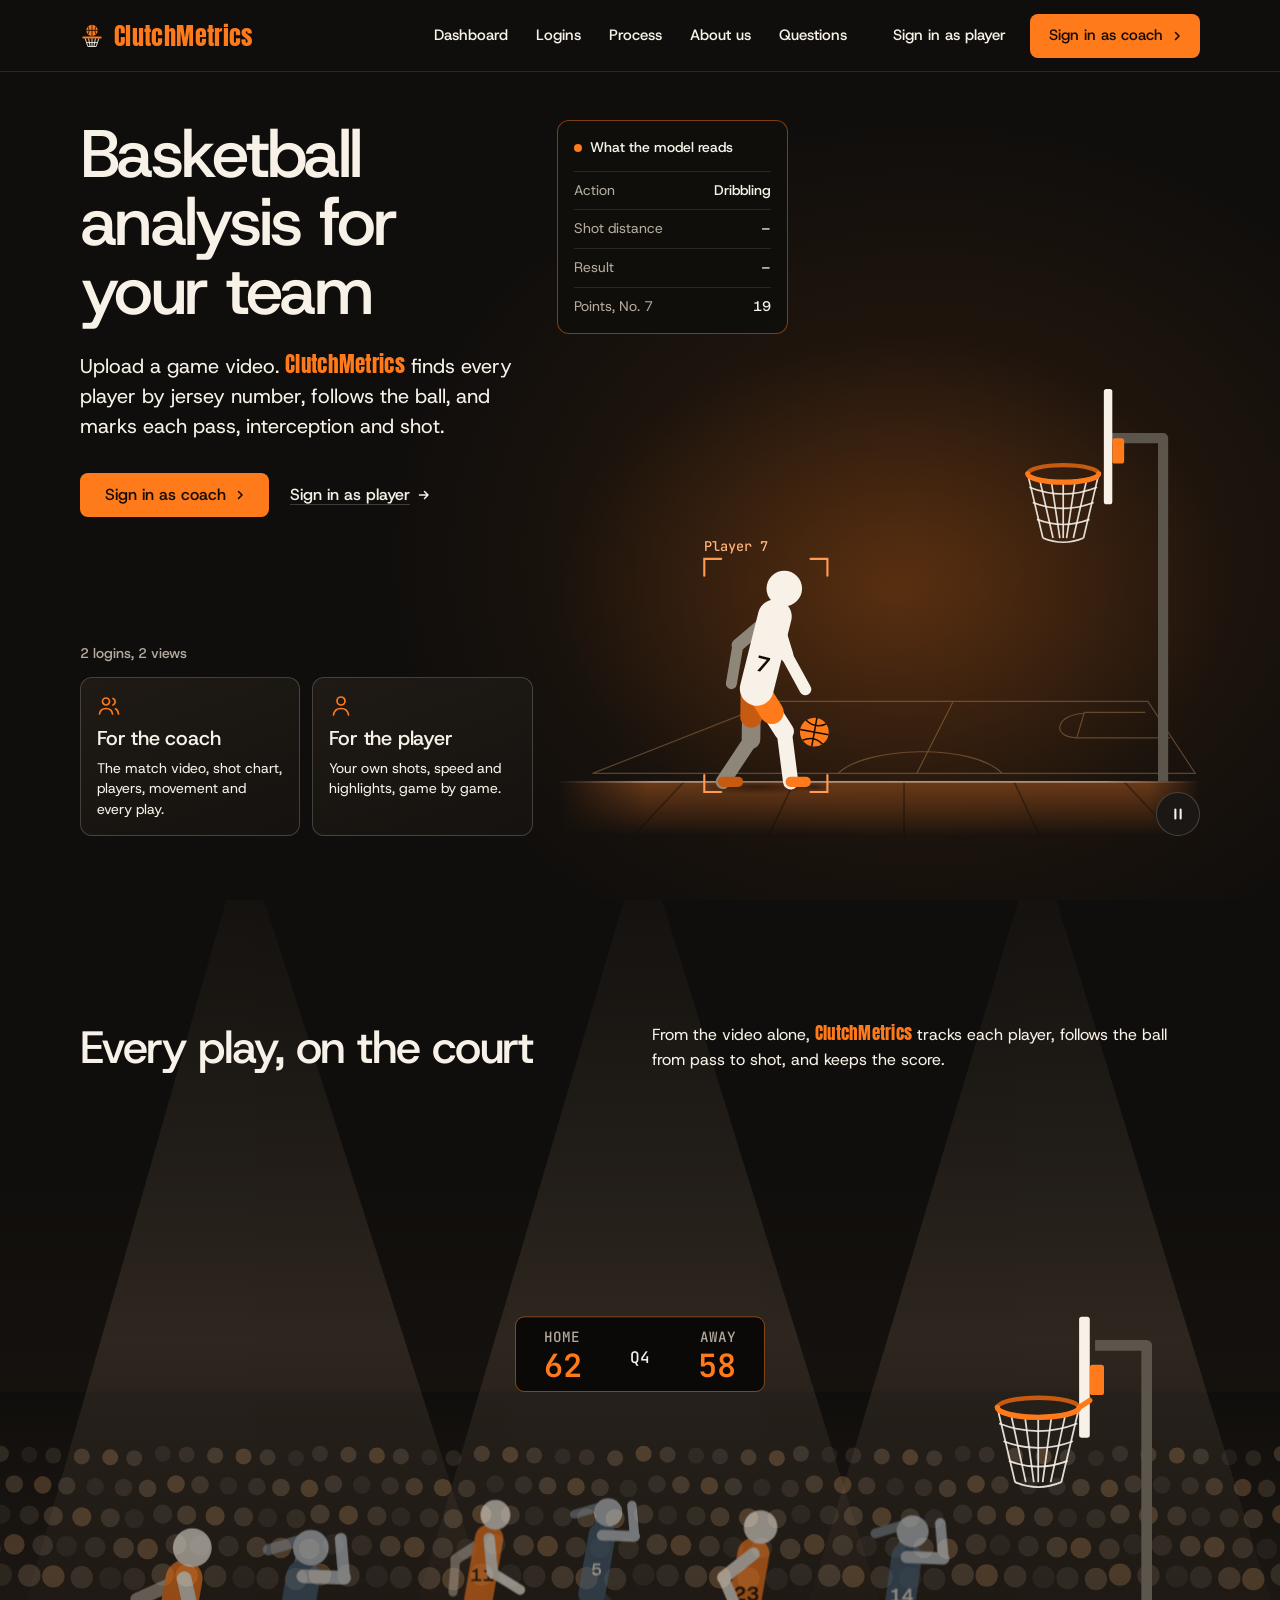
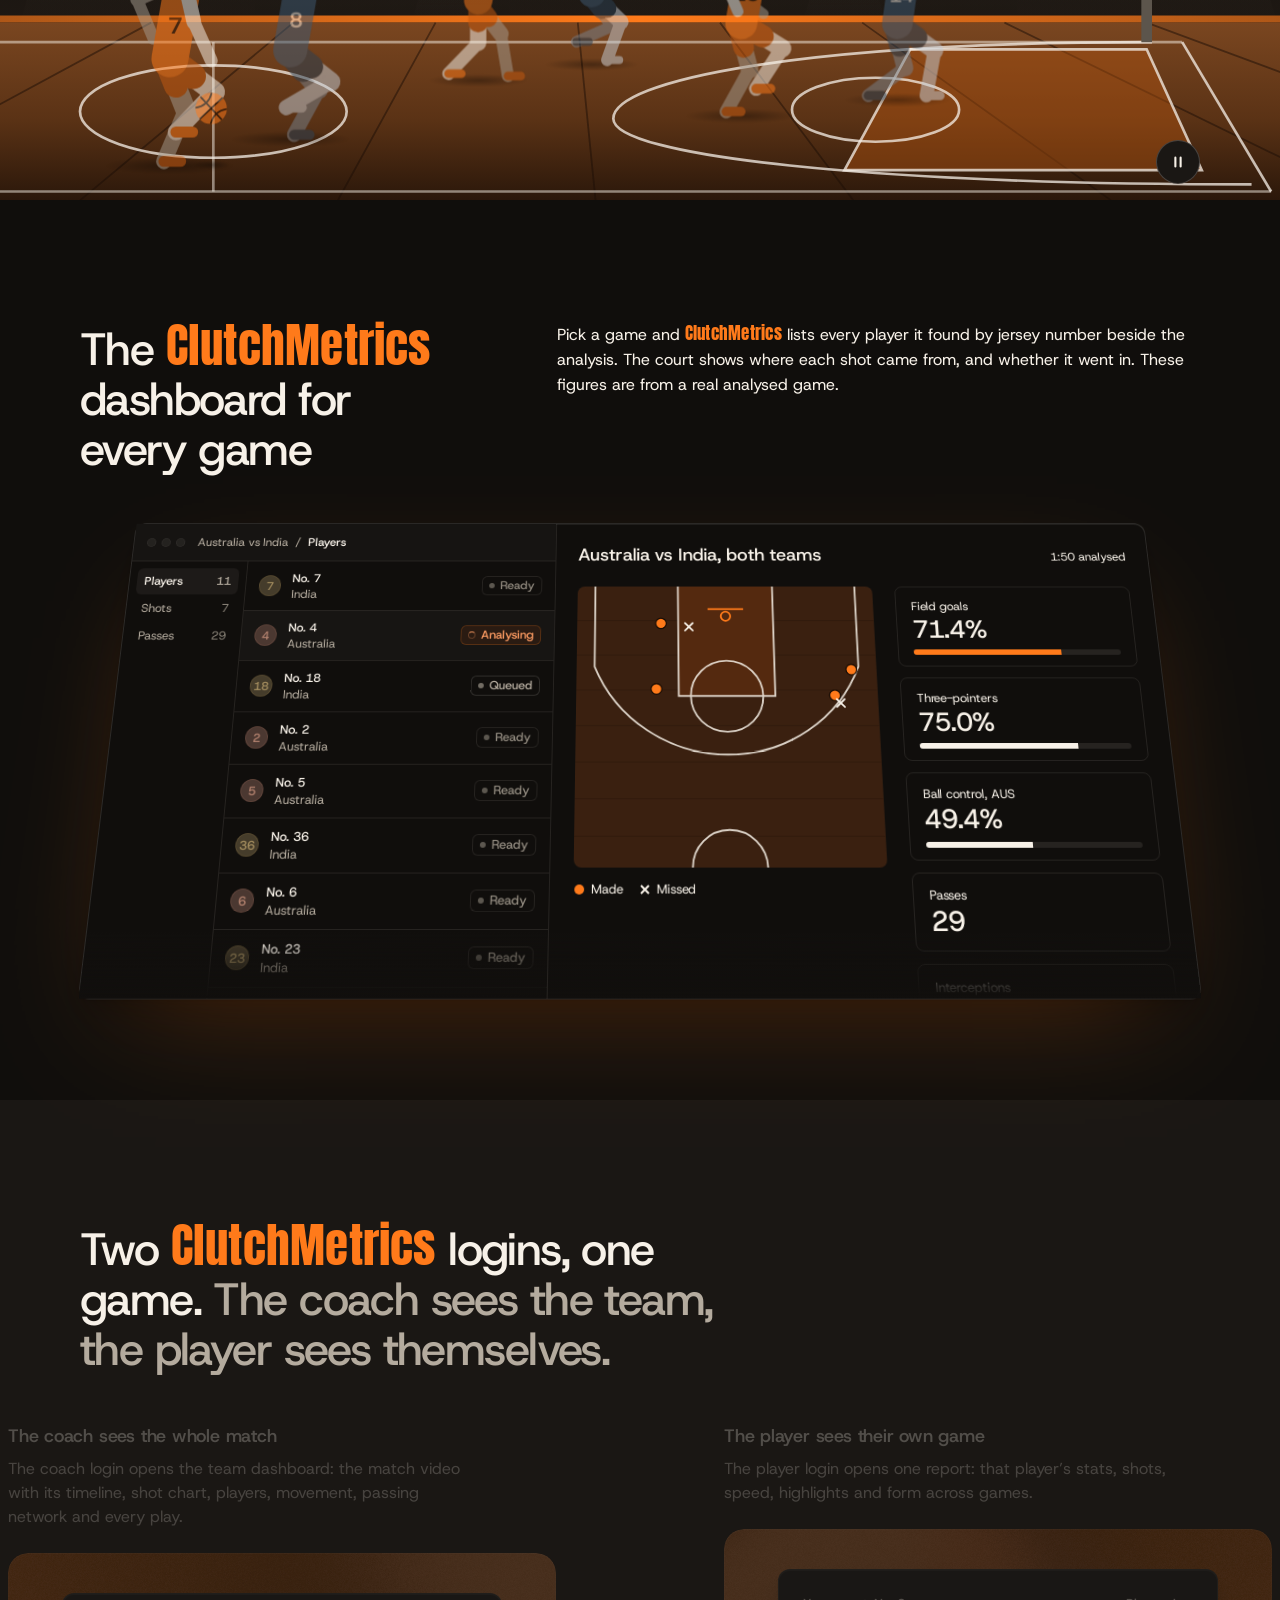
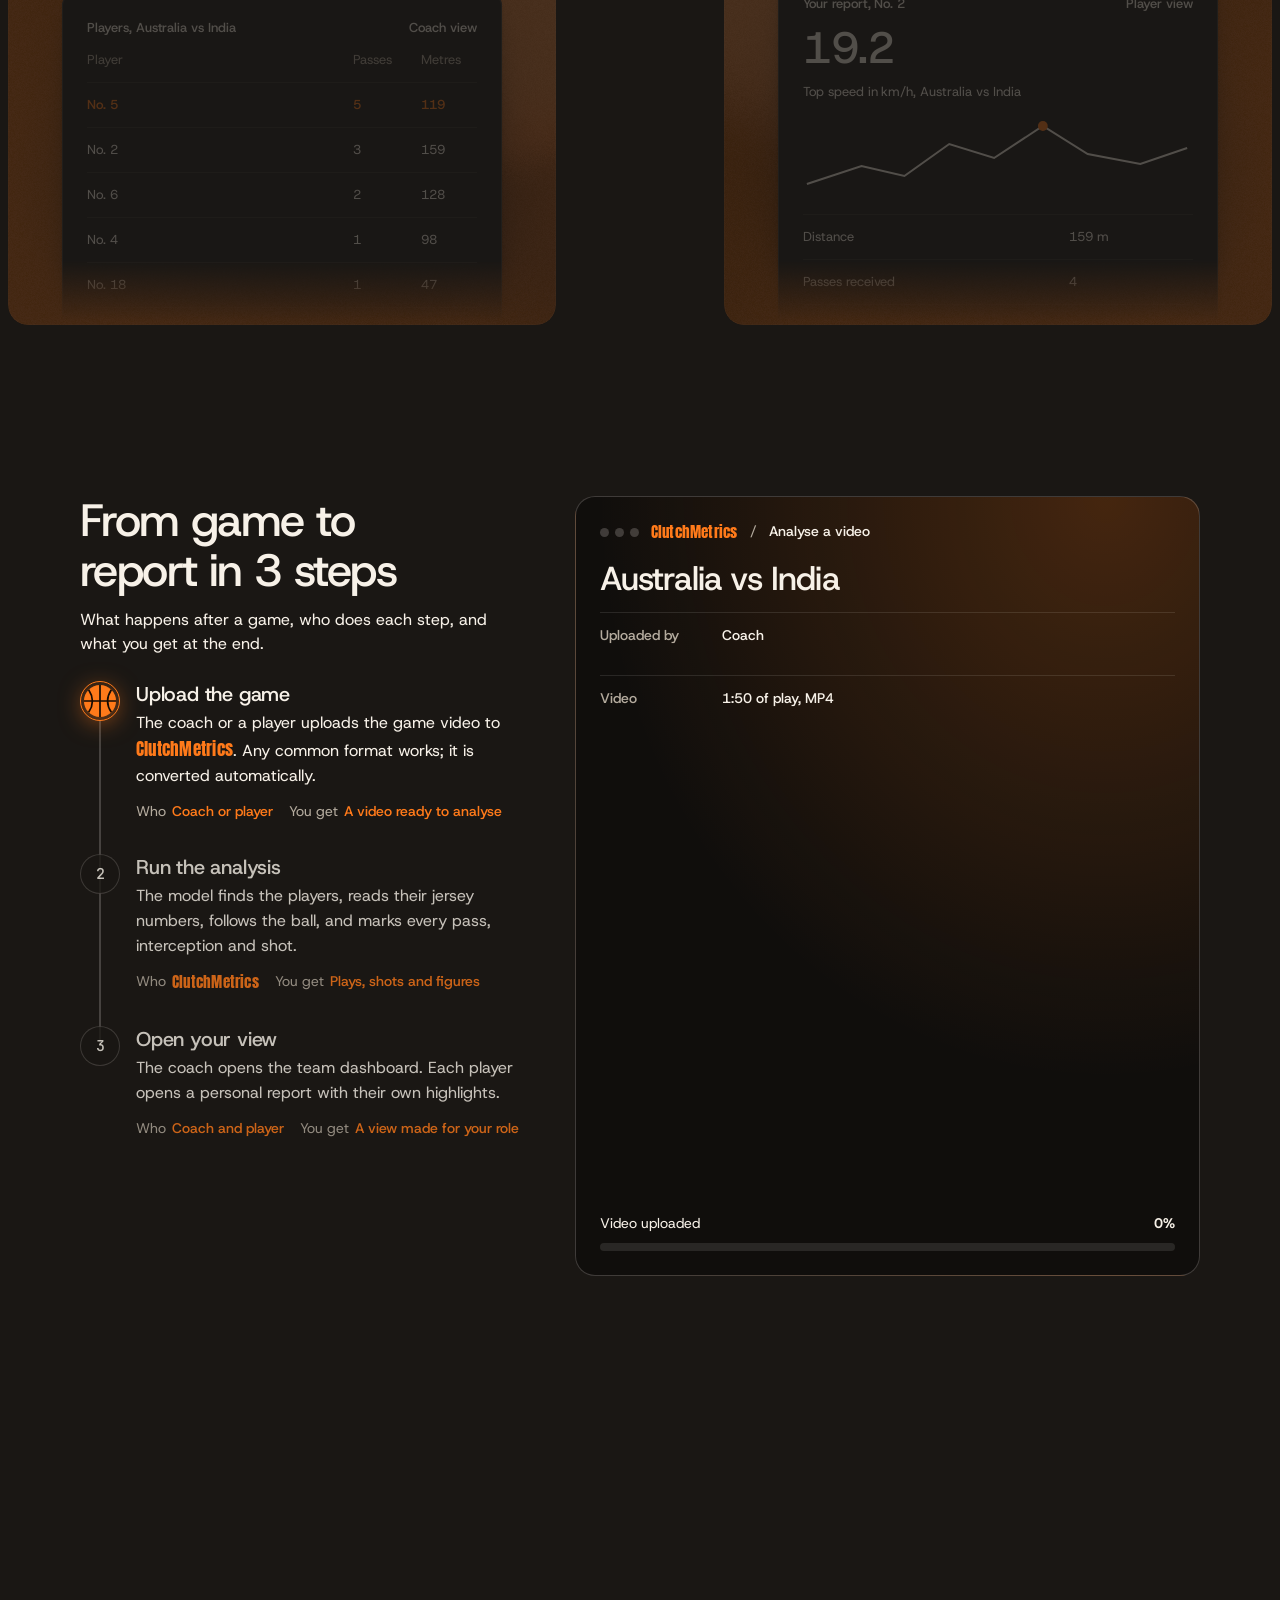
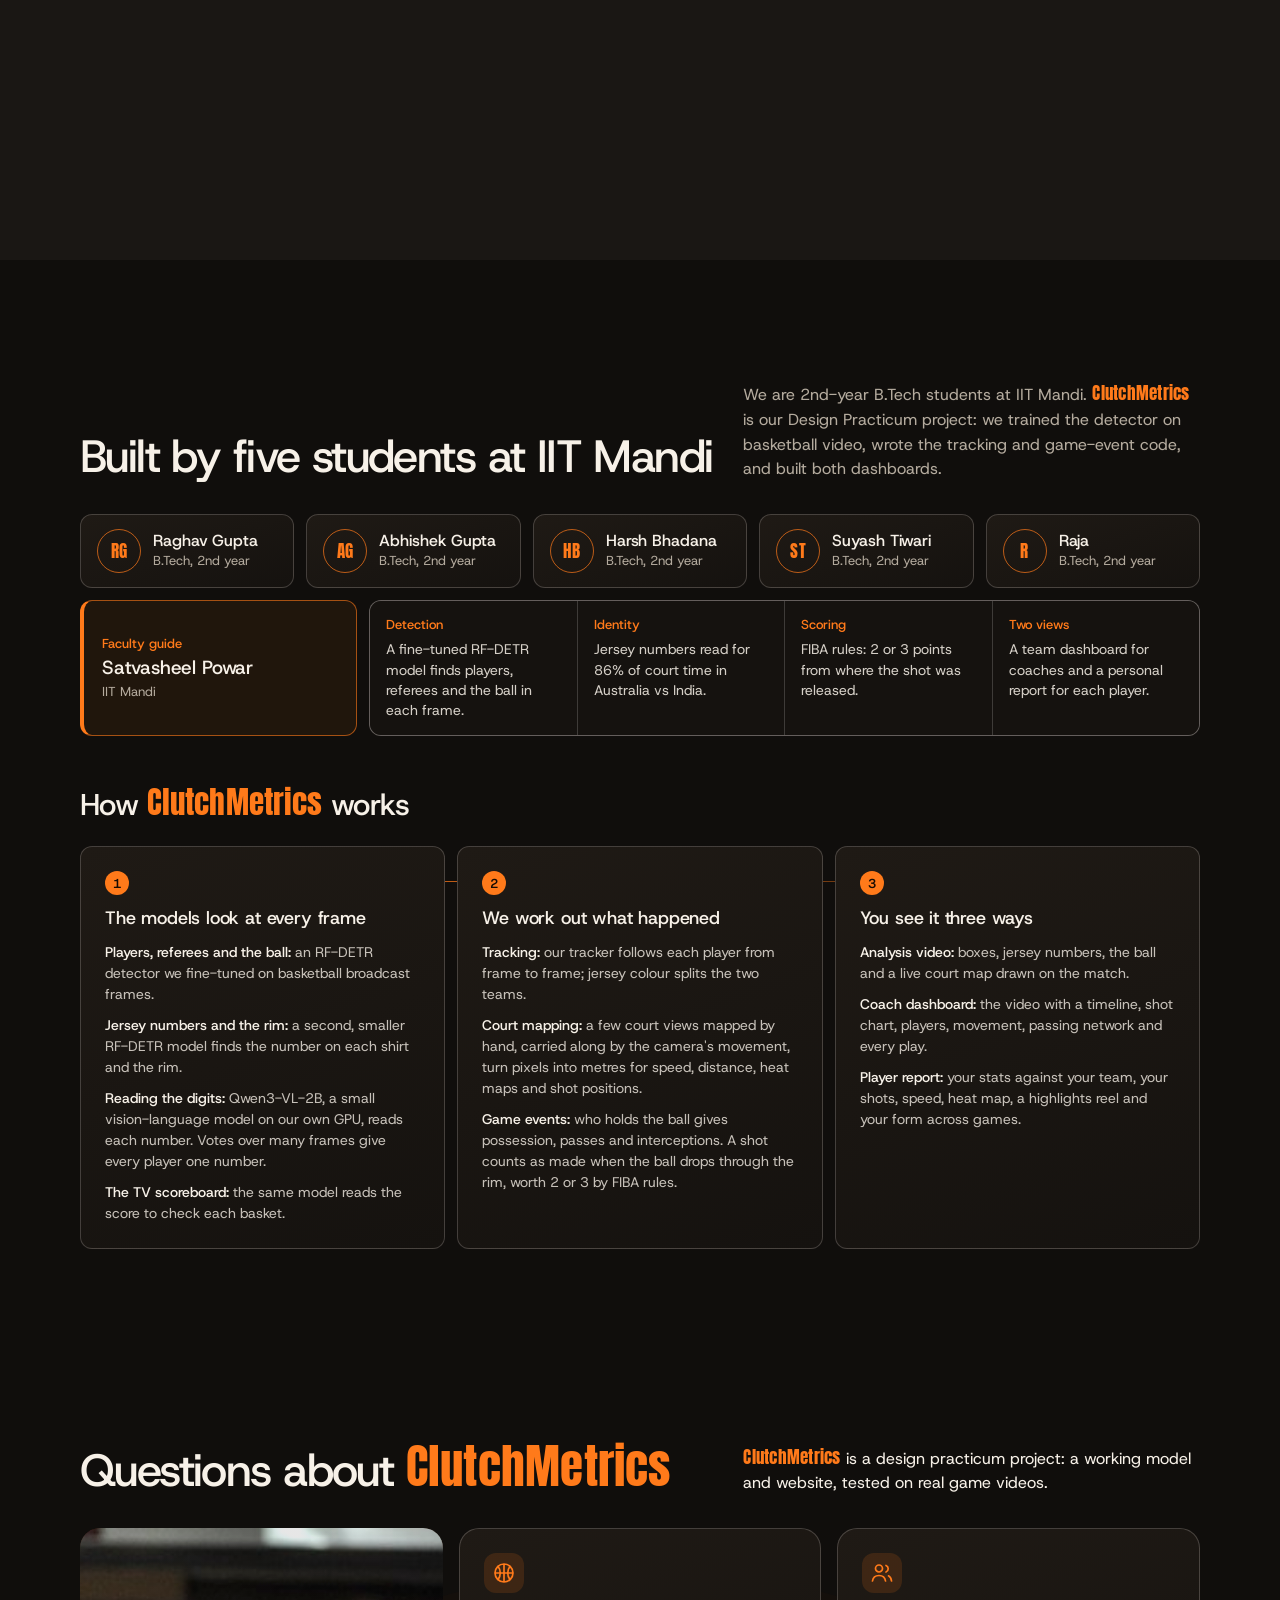
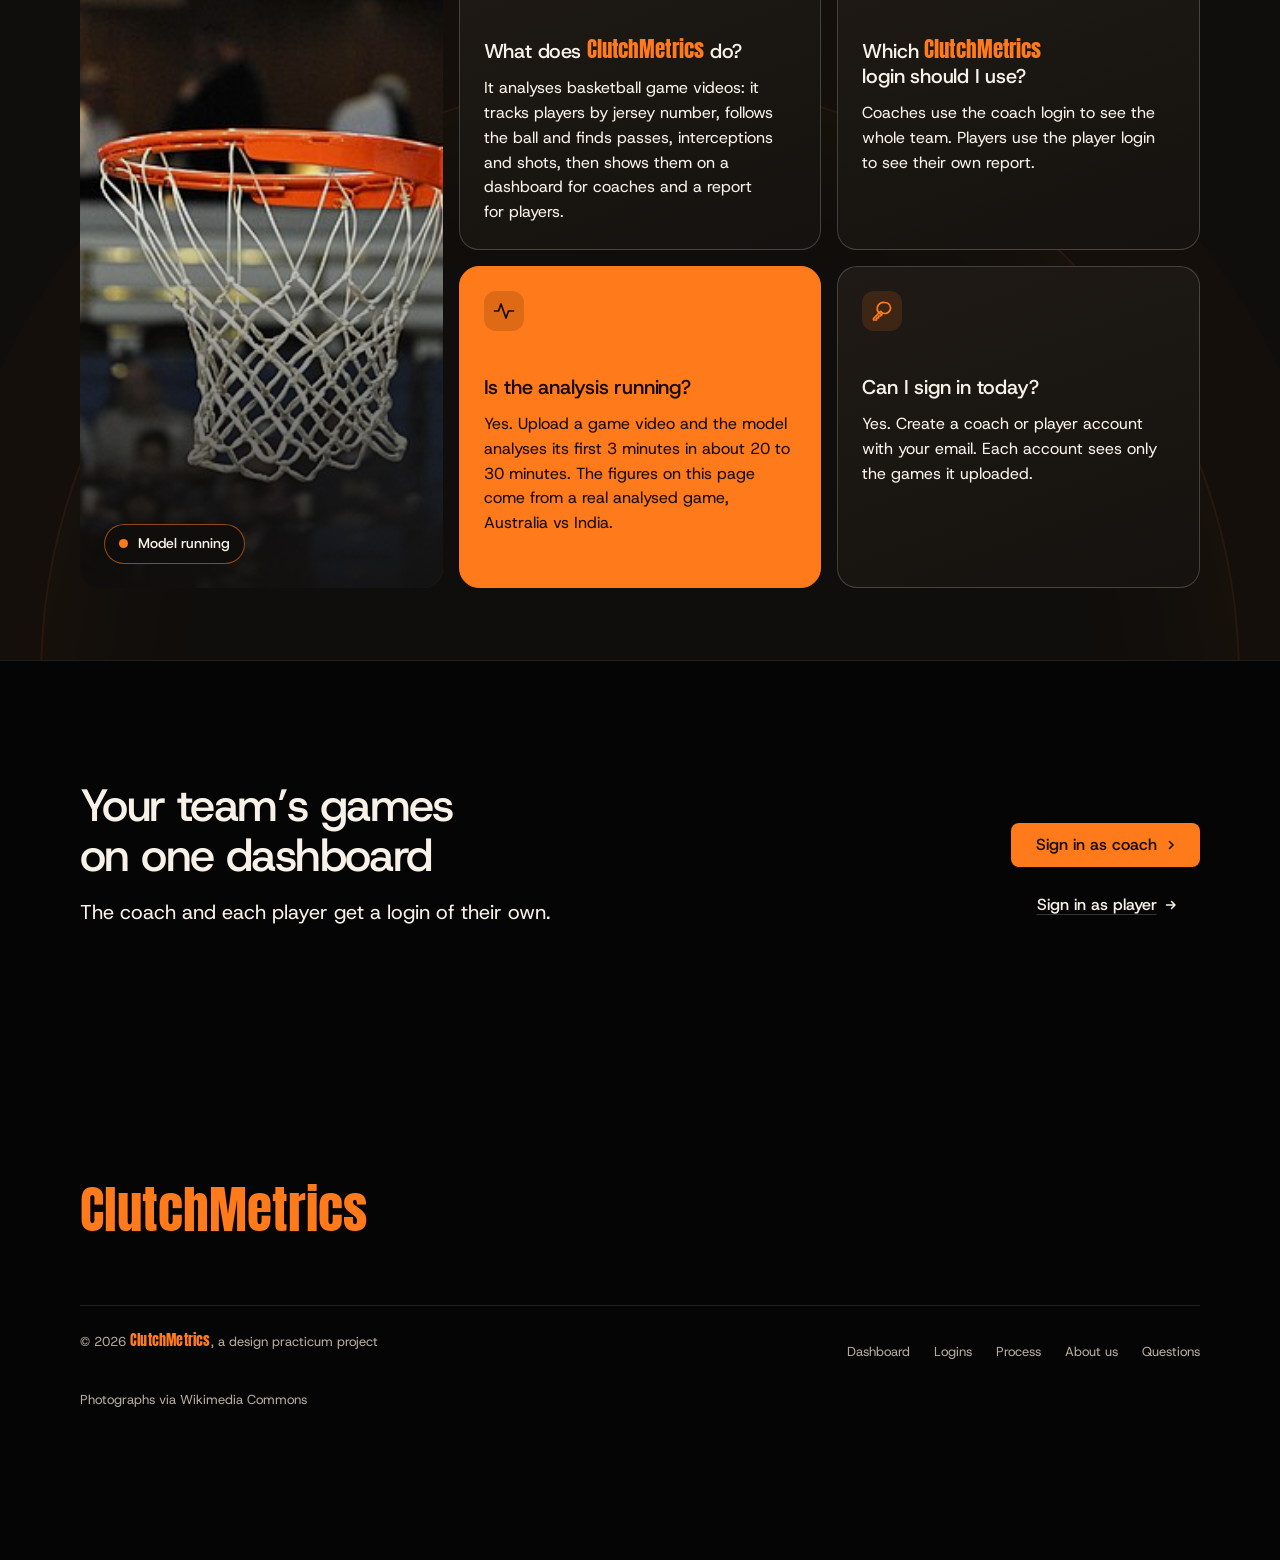
==== commit 7de67497: "Draw court markings on arrival and restyle match and player summaries" ====
--- a/index.html
+++ b/index.html
@@ -142,6 +142,7 @@
 <link rel="stylesheet" href="court-scene.css?v=5">
 <link rel="stylesheet" href="cursor.css">
 <link rel="stylesheet" href="stat-motion.css?v=1">
+<link rel="stylesheet" href="courtside.css?v=1">
 </head>
 <body>
 <!-- type: software
@@ -197,6 +198,11 @@
               <mask id="scene-fade" maskUnits="userSpaceOnUse" x="0" y="540" width="760" height="80"><rect y="540" width="760" height="80" fill="url(#scene-fade-x)"/></mask>
               <radialGradient id="scene-shadow"><stop offset="0" stop-color="#000" stop-opacity=".8"/><stop offset="1" stop-color="#000" stop-opacity="0"/></radialGradient>
             </defs>
+            <g class="arena-lines" fill="none" stroke="currentColor" aria-hidden="true">
+              <path pathLength="1" d="M42 546 258 461H698L754 546Z"/>
+              <path pathLength="1" d="M468 461 425 546M332 546C365 514 490 510 526 546"/>
+              <path pathLength="1" d="M695 474H623L614 504H724M624 475C589 476 583 503 614 504"/>
+            </g>
             <ellipse data-p="pool" cx="400" cy="330" rx="400" ry="300" fill="url(#scene-pool)"/>
             <g mask="url(#scene-fade)"><rect y="556" width="760" height="64" fill="url(#scene-floor)"/>
             <path d="M90 620 150 556M250 620 280 556M410 620 410 556M570 620 540 556M730 620 670 556" stroke="#100e0c" stroke-opacity=".45" stroke-width="2"/></g>
--- a/courtside.css
+++ b/courtside.css
@@ -0,0 +1,37 @@
+/* The court is drawn behind the existing shot sequence. */
+.arena-lines { color: #e0ab72; opacity: .33; stroke-width: 1.4; }
+@media (prefers-reduced-motion: no-preference) {
+  .arena-lines path { stroke-dasharray: 1; animation: mark-court 1.25s cubic-bezier(.2,.7,.2,1) backwards; }
+  .arena-lines path:nth-child(2) { animation-delay: .18s; }
+  .arena-lines path:nth-child(3) { animation-delay: .32s; }
+  .auth__head { animation: lineup-arrive .45s ease-out backwards; }
+  .roles a[aria-current="page"] { animation: lineup-arrive .32s ease-out backwards; }
+}
+@keyframes mark-court { from { stroke-dashoffset: 1; } to { stroke-dashoffset: 0; } }
+@keyframes lineup-arrive { from { opacity: .2; translate: 0 7px; } to { opacity: 1; translate: 0; } }
+
+/* Concentric court markings behind the team and player introductions. */
+.game-head, .me-head {
+  padding: clamp(16px, 3vw, 38px);
+  border: 1px solid #54402e;
+  border-radius: 18px;
+  background:
+    radial-gradient(circle at 76% 150%, transparent 0 98px, #bf86552b 99px 100px, transparent 101px 174px, #bf86552b 175px 176px, transparent 177px),
+    linear-gradient(112deg, #332319, #201b16 55%, #161412);
+}
+.scorebox__main { background: #120f0d; border-color: #745037; box-shadow: inset 0 2px #d78143; }
+.scorebox__main b { color: #ffbd83; }
+.me-head__no { text-shadow: 2px 2px #160f0a, 3px 3px #9e633c; }
+.me-stats > div:first-child, .kpi:first-child { background-color: #352519; }
+.me-stats > div:first-child dd, .kpi:first-child .kpi__value { color: #ffc28e; }
+.team-split {
+  display: block; width: 100%; height: 3px; margin: auto 0 3px;
+  border-radius: 3px; background: var(--line-strong);
+}
+.team-split[style] {
+  background: linear-gradient(to right, var(--series-team) var(--team-share), var(--series-opp) var(--team-share));
+}
+@media (max-width: 540px) {
+  .game-head, .me-head { padding: 14px; gap: 12px; }
+  .me-head__no { font-size: clamp(60px, 16vw, 86px); }
+}
